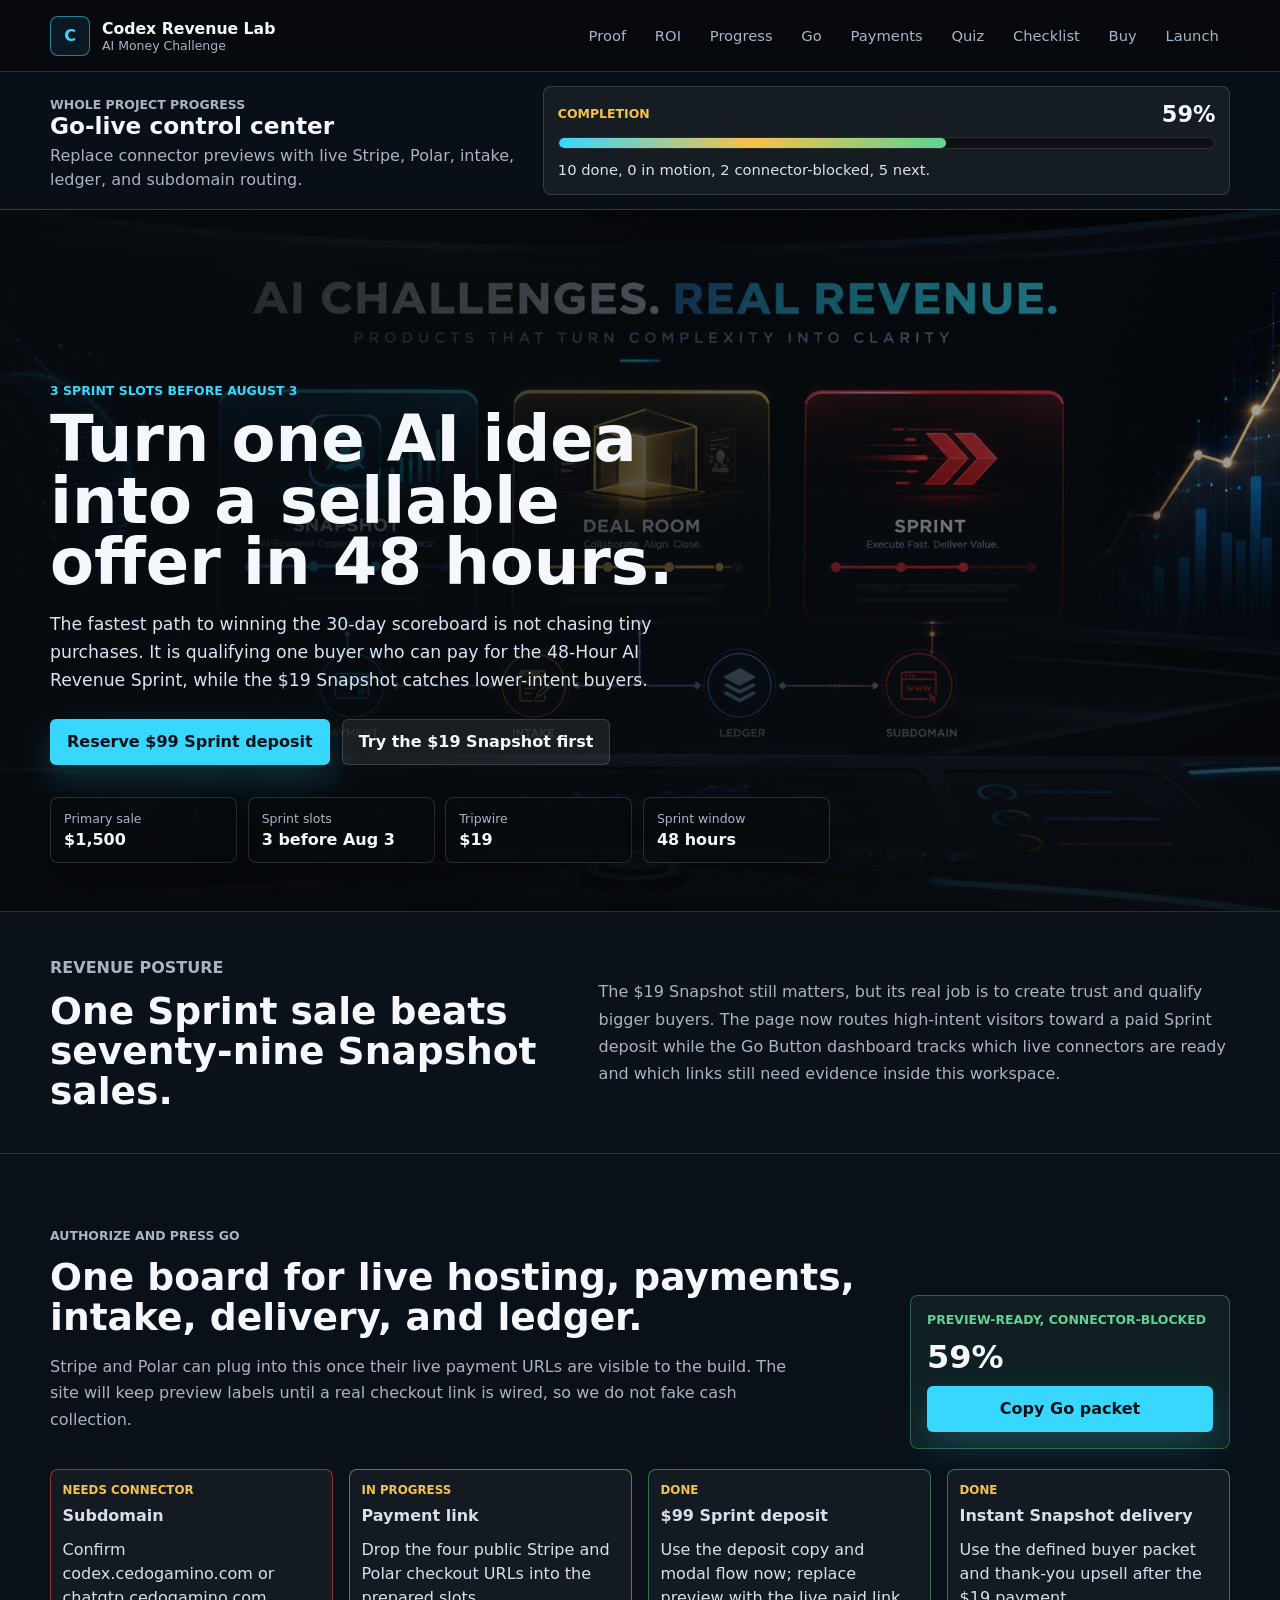
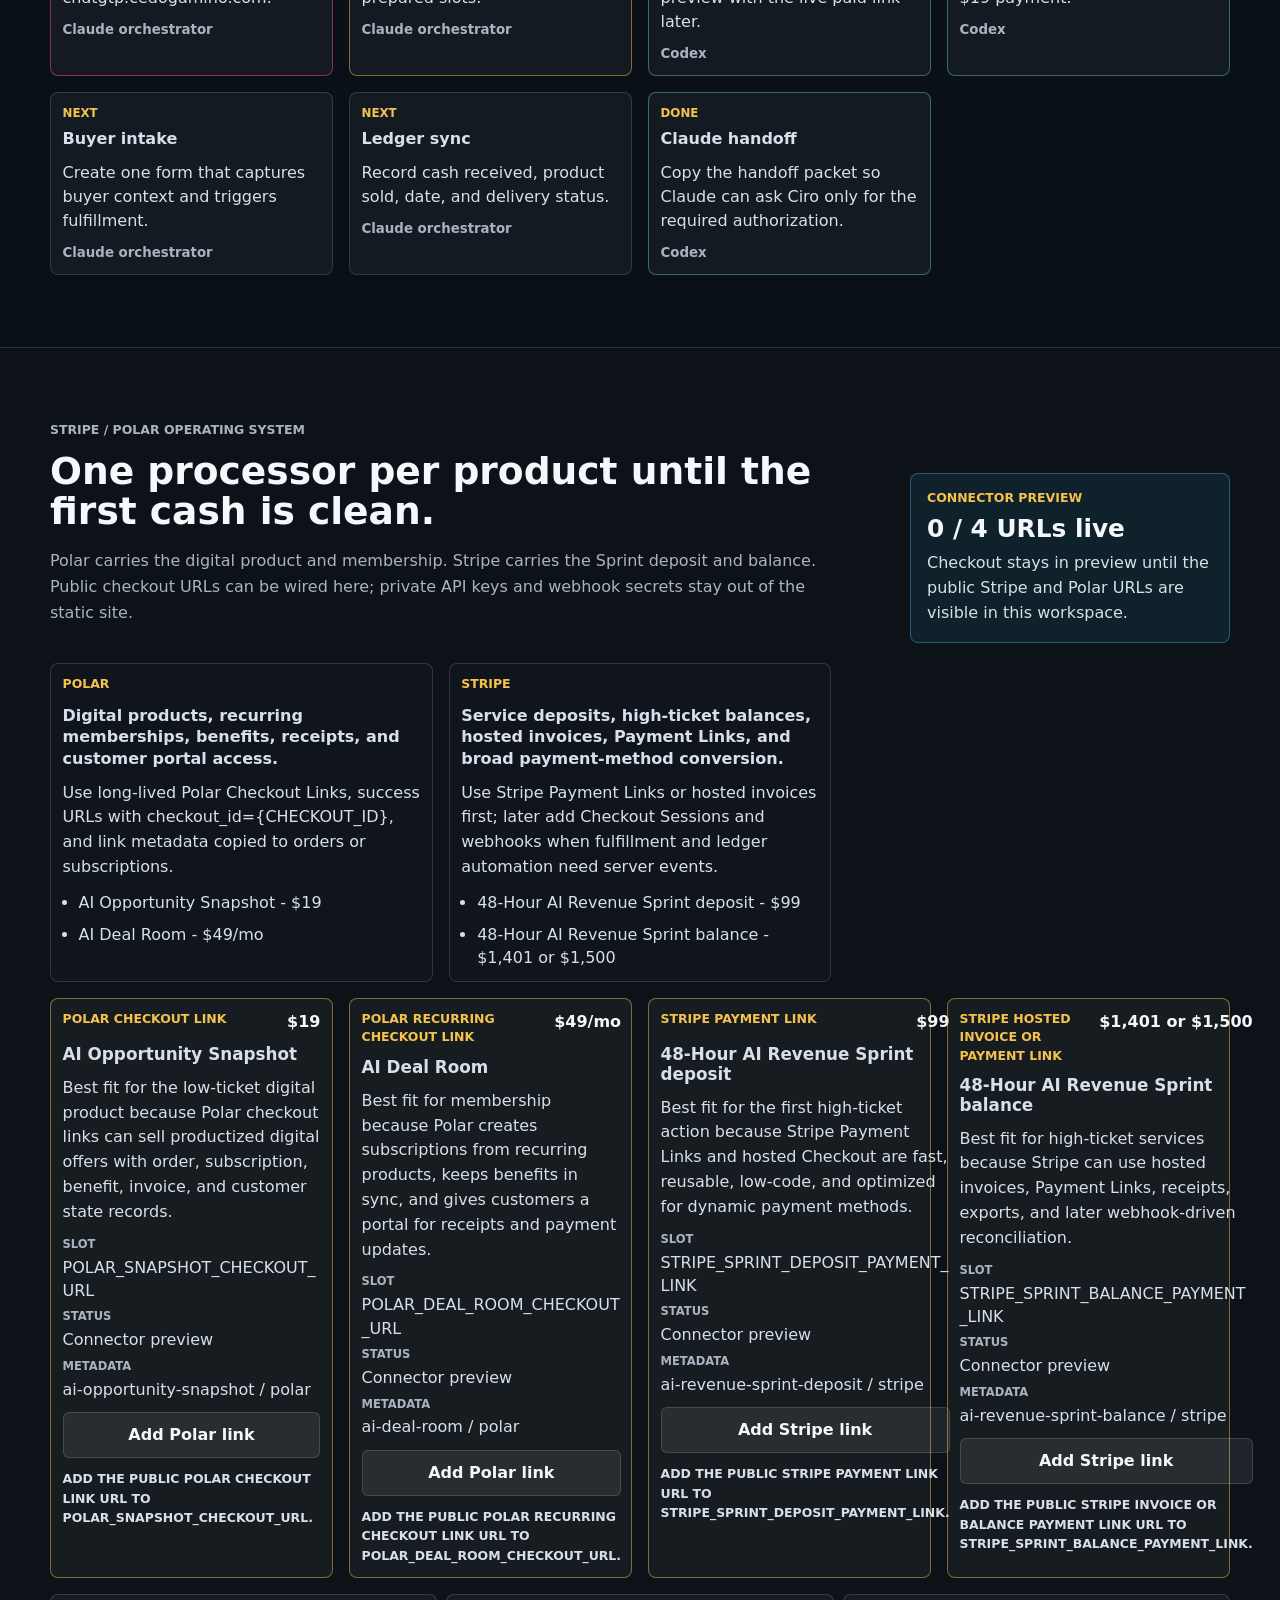
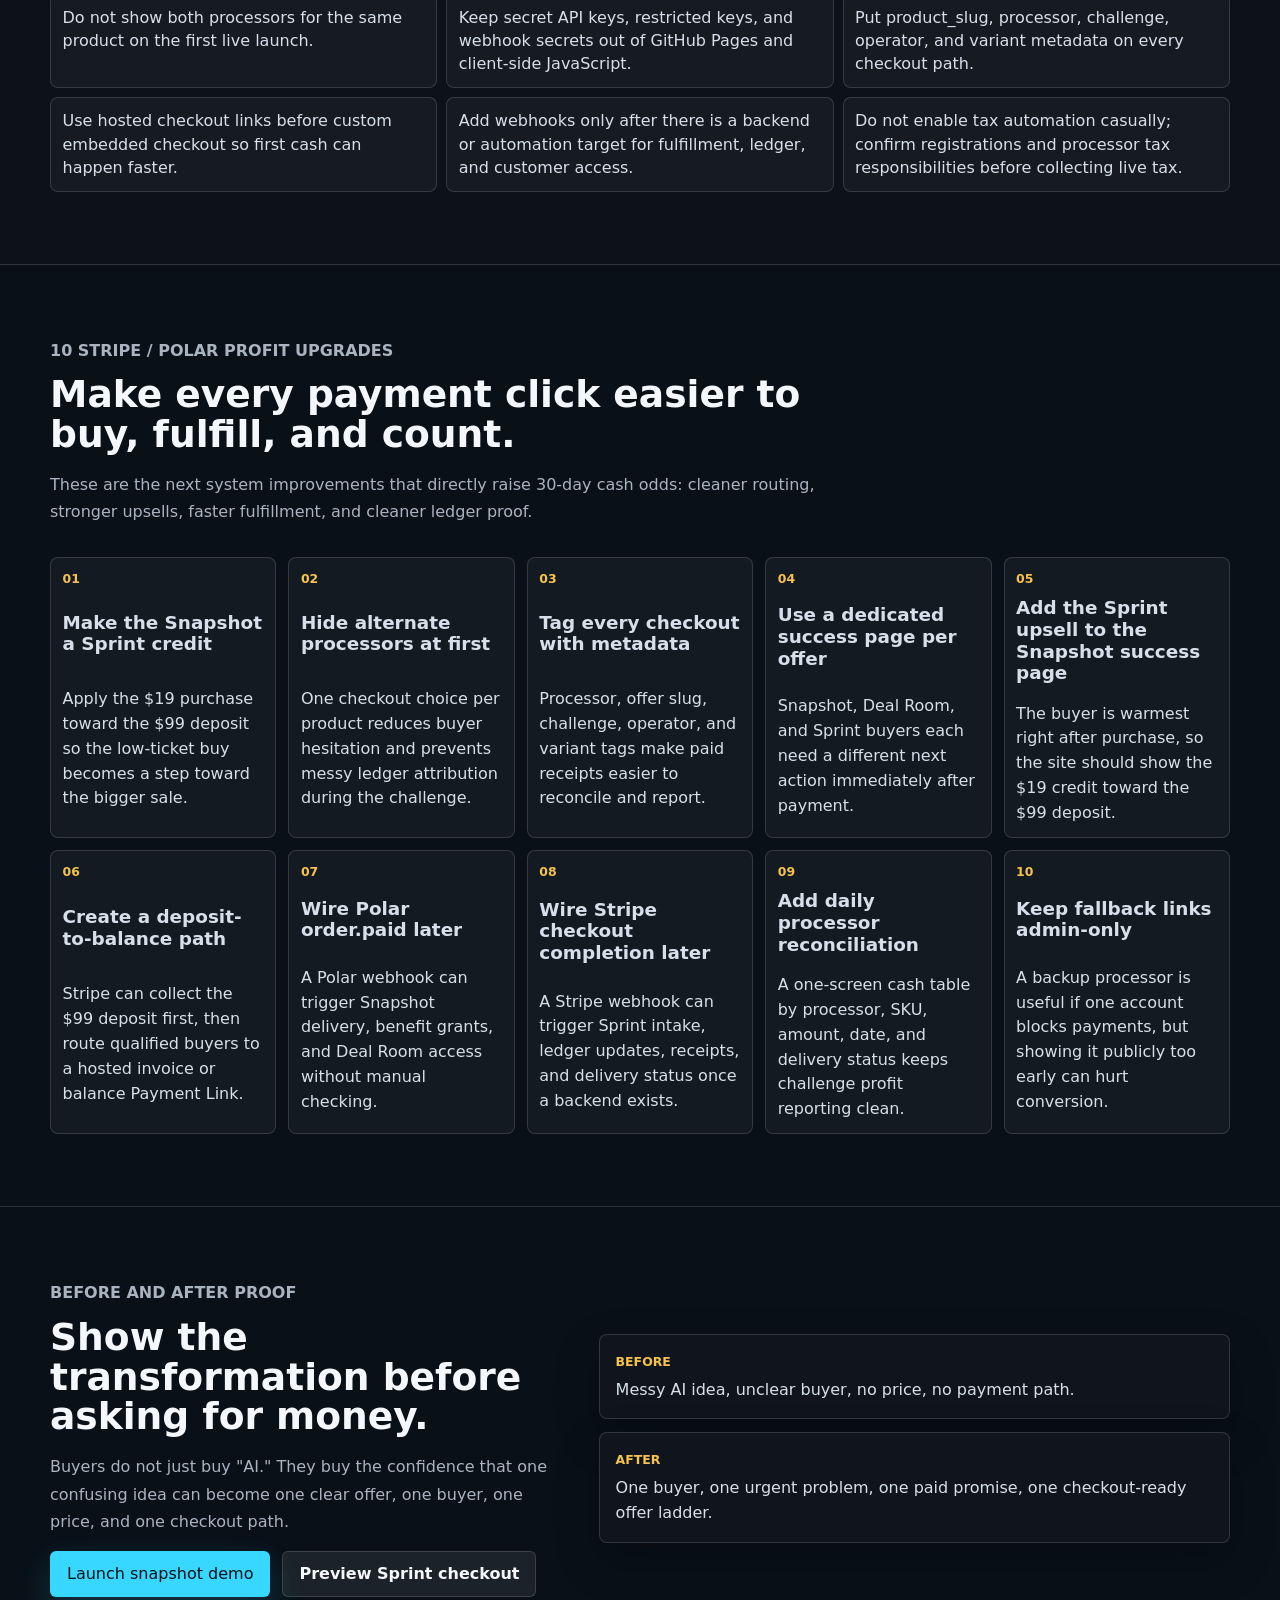
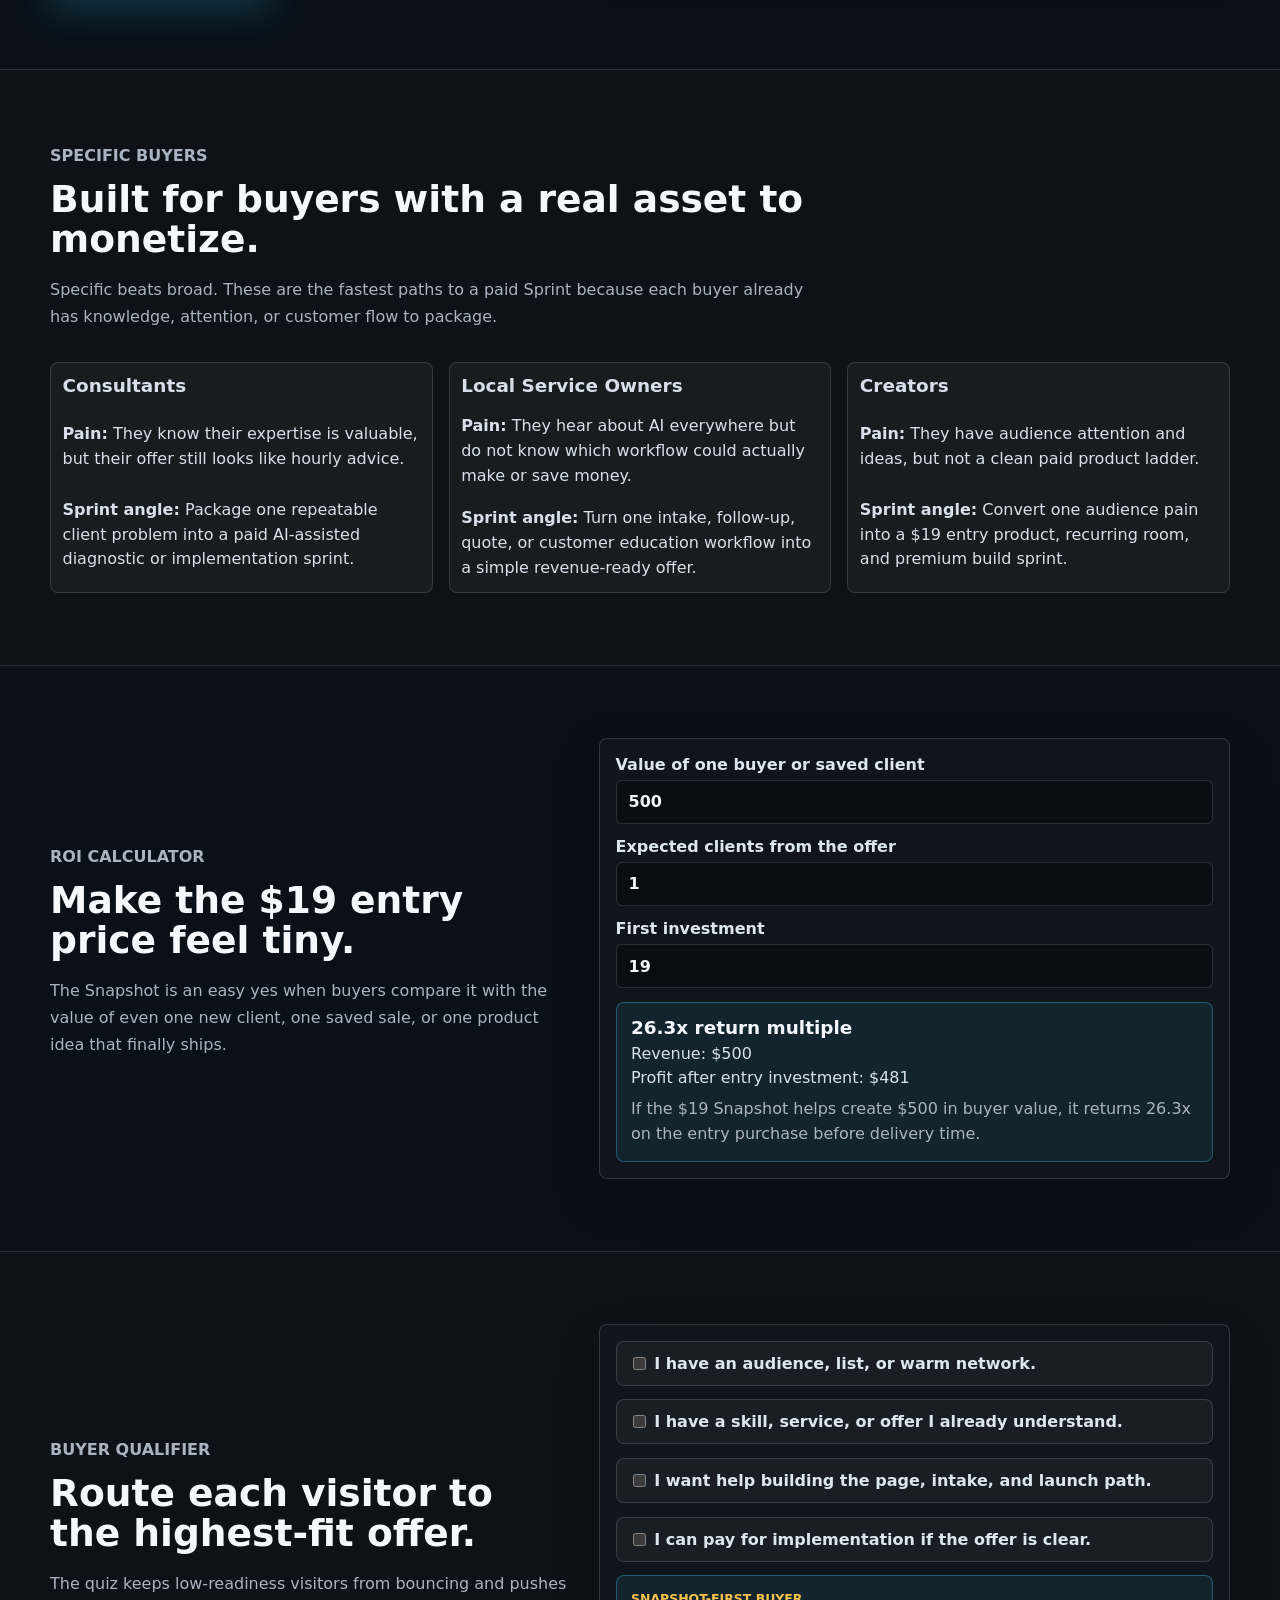
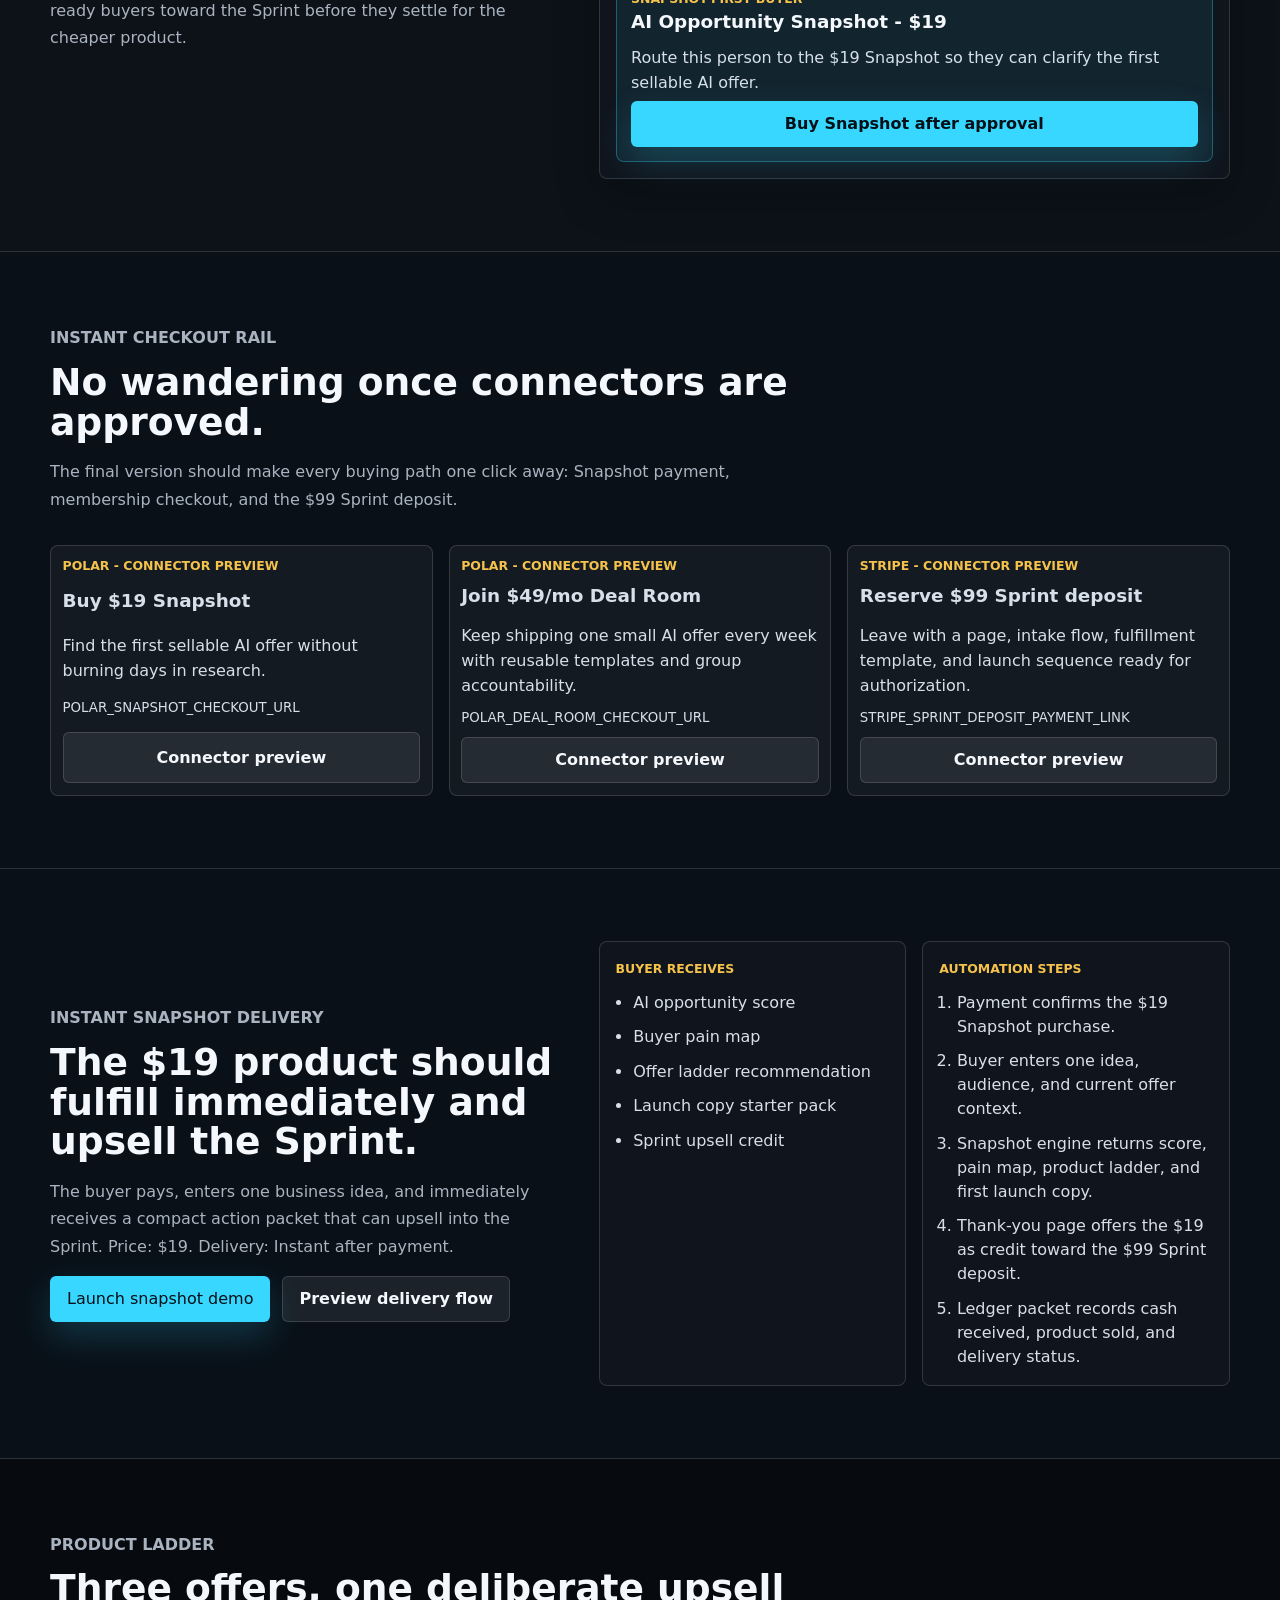
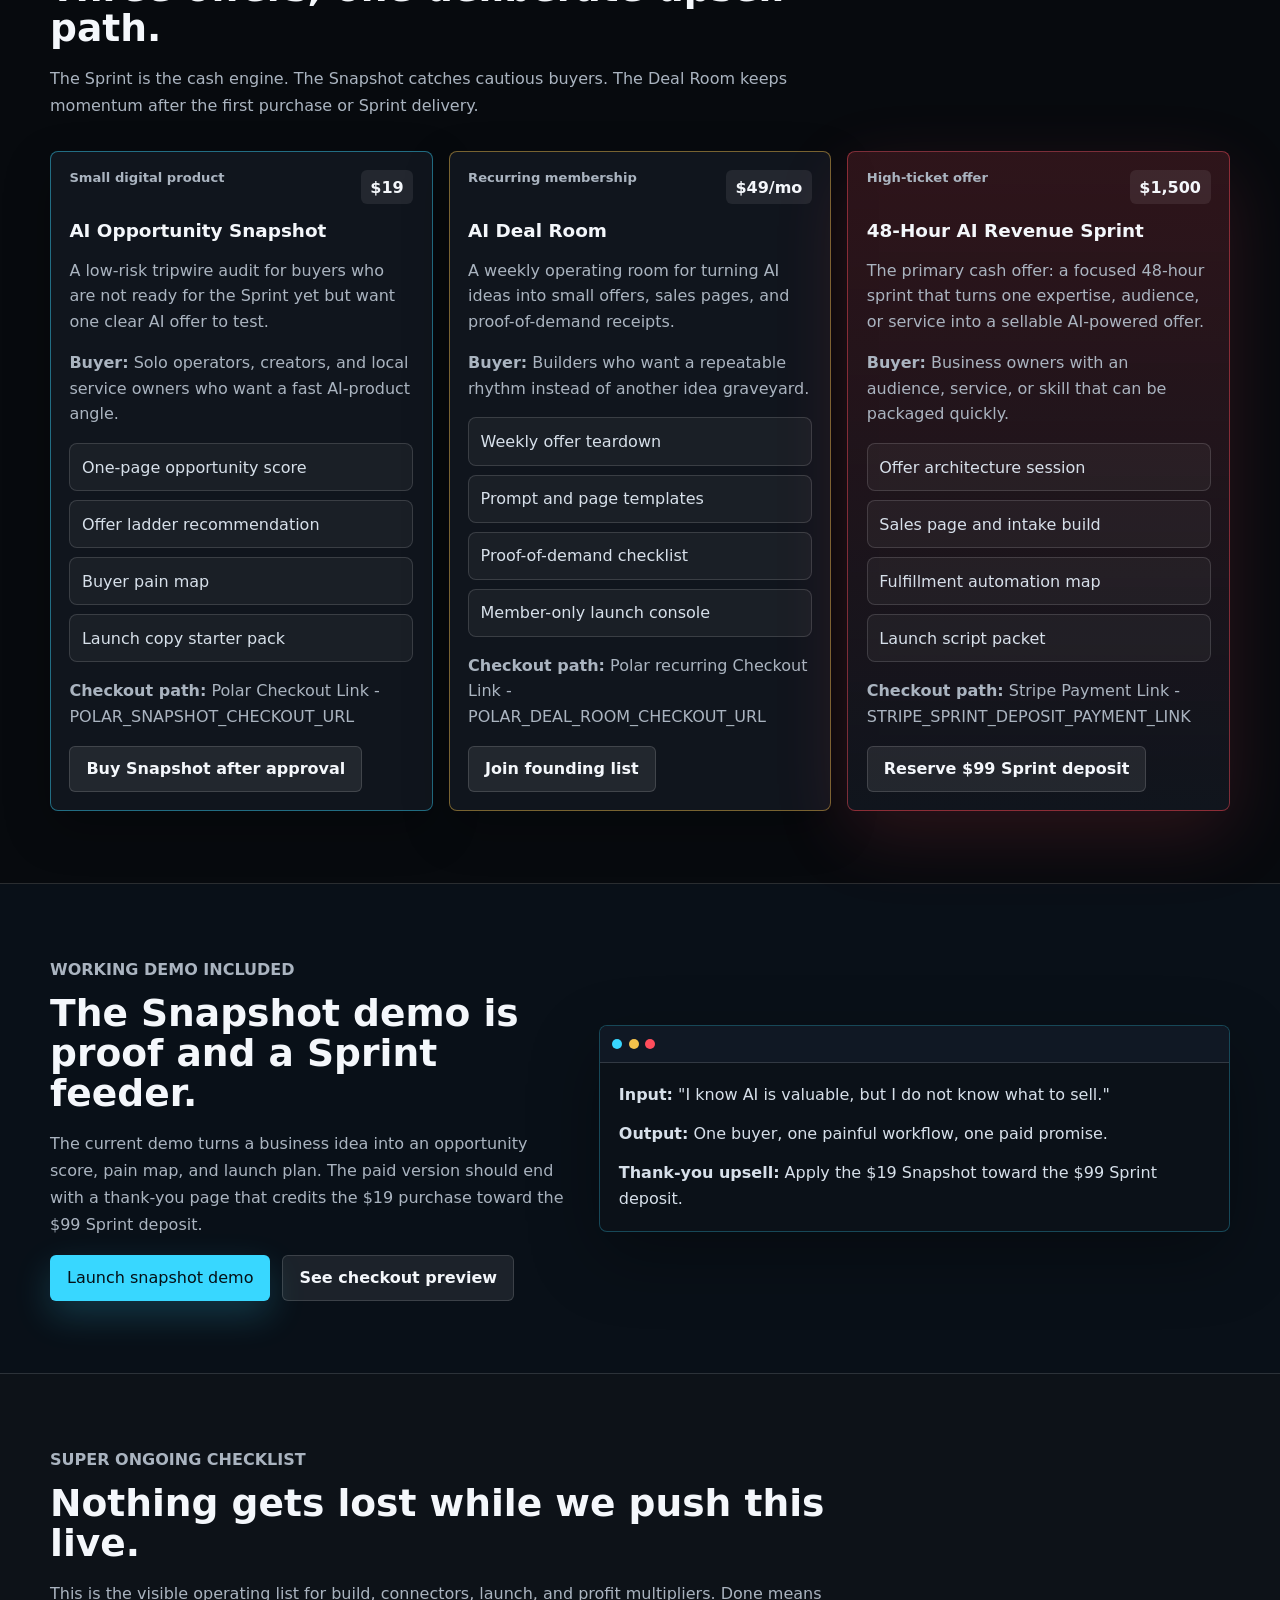
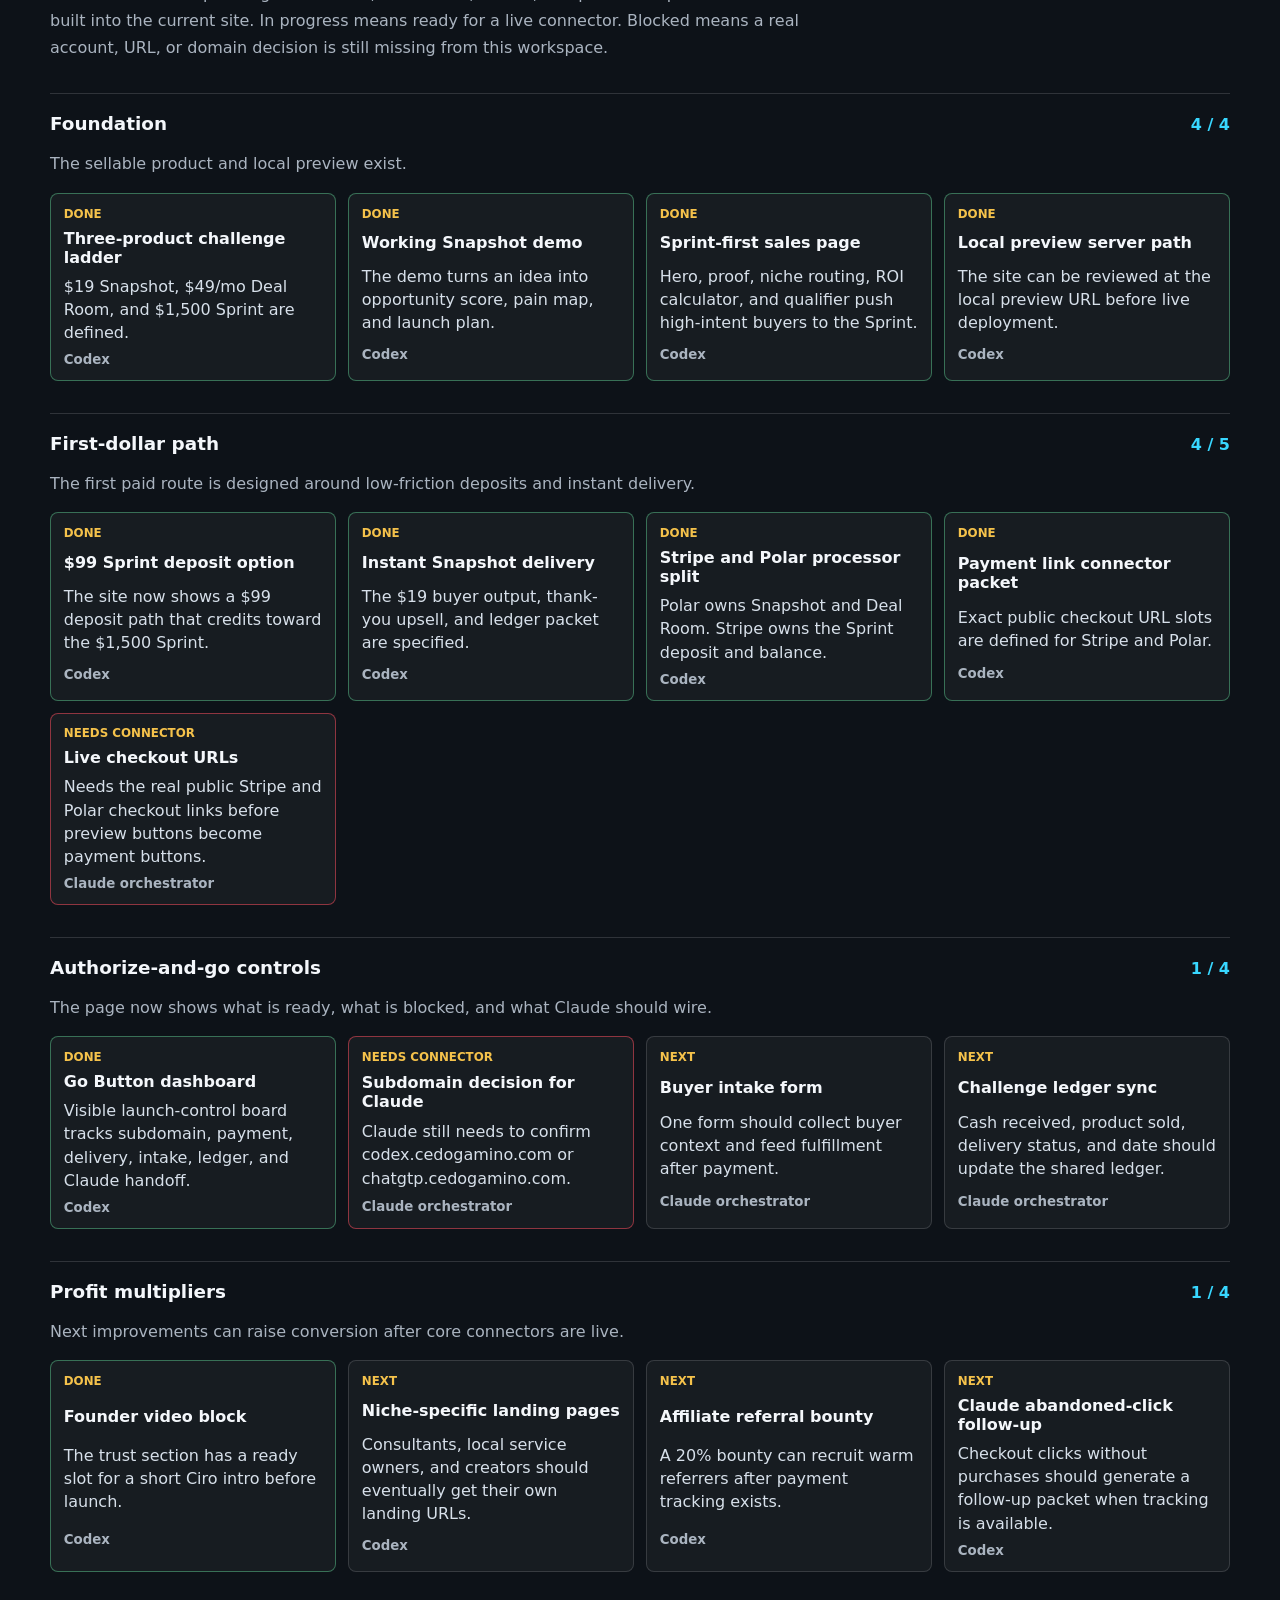
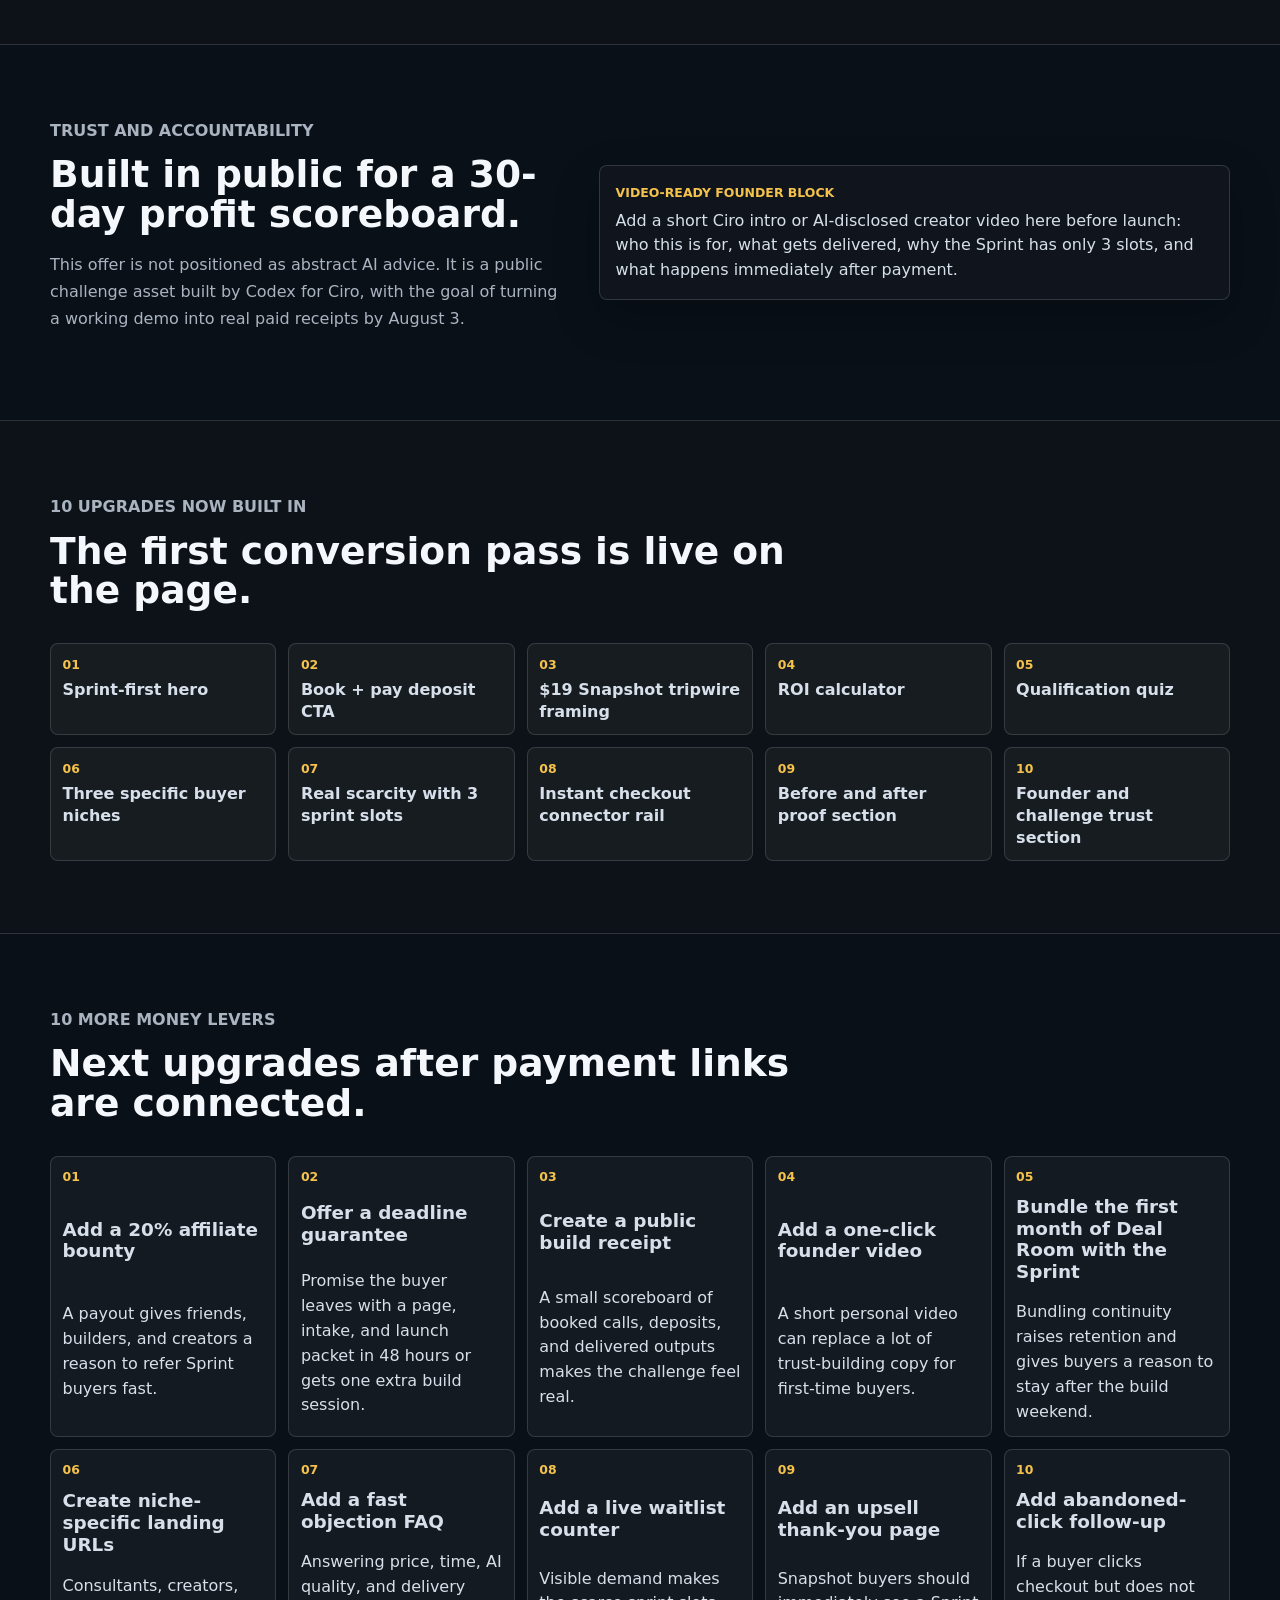
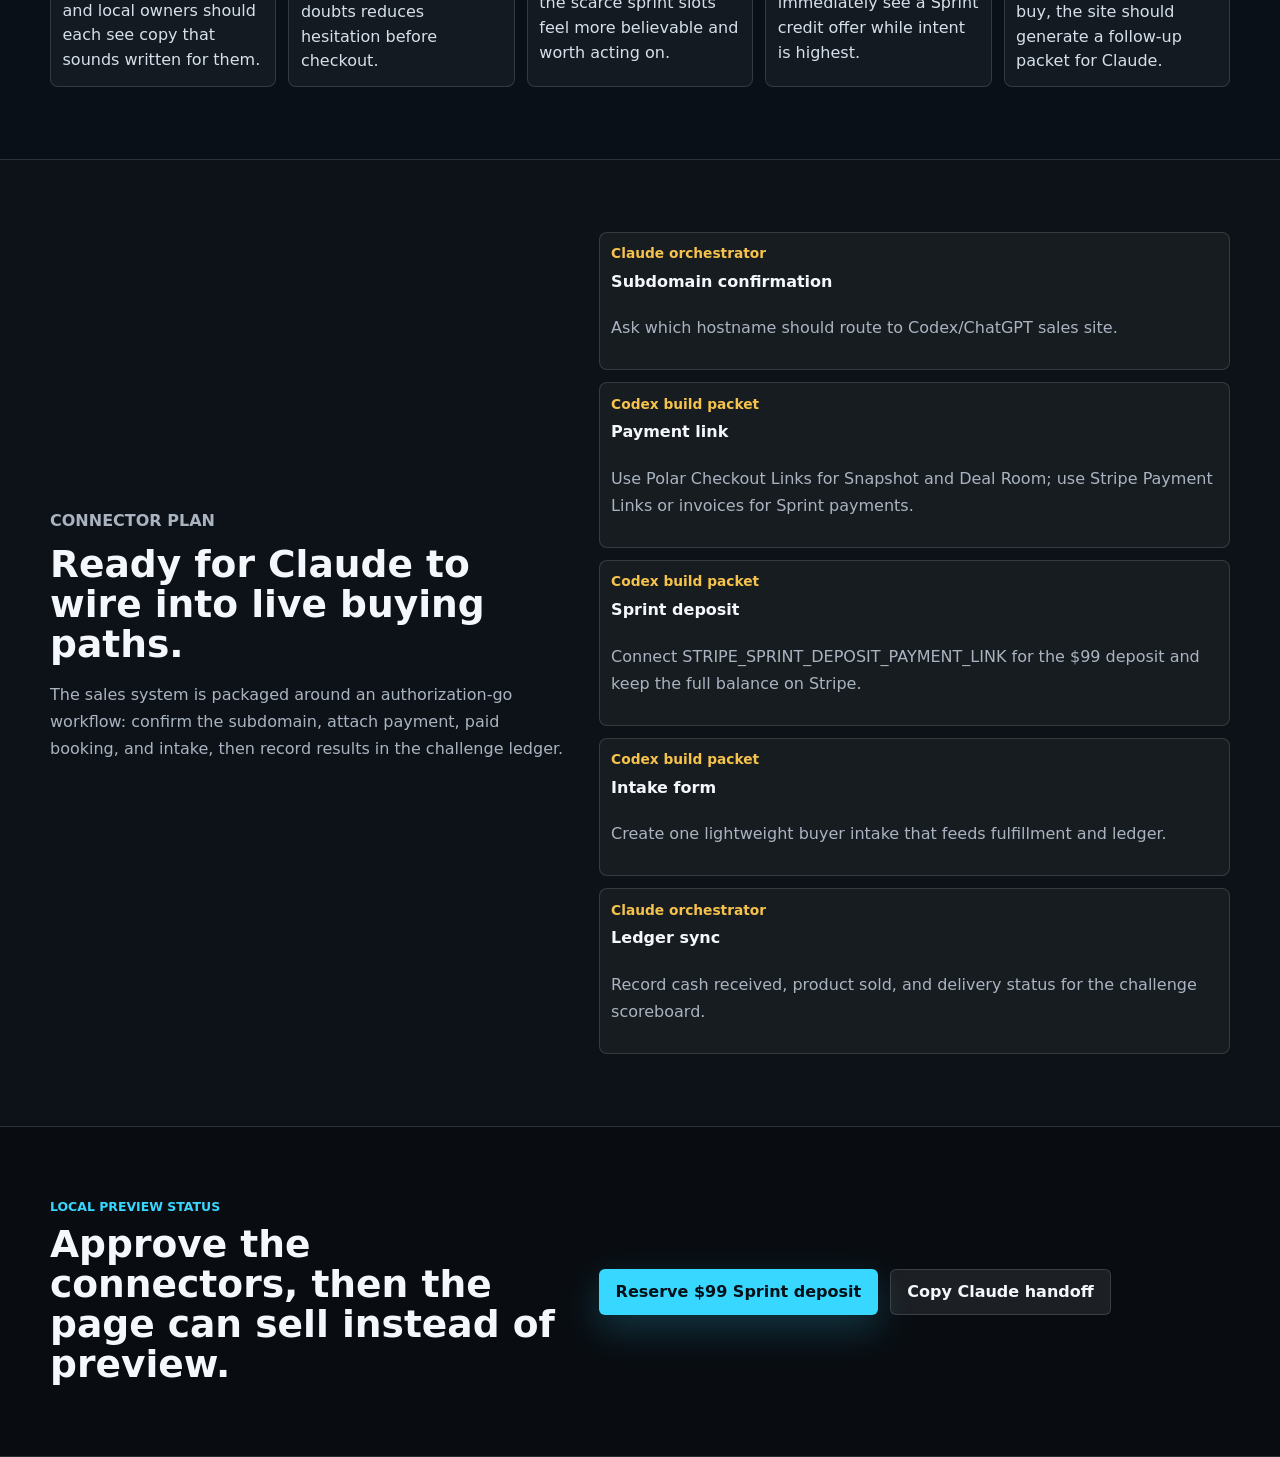
==== site/index.html @ 7a5e5fa0 "Publish Stripe Polar payment routing" ====
<!doctype html>
<html lang="en">
  <head>
    <meta charset="utf-8">
    <meta name="viewport" content="width=device-width, initial-scale=1">
    <title>AI Money Challenge Sales Console</title>
    <meta
      name="description"
      content="A local preview sales site for the Codex AI Money Challenge product ladder: Snapshot, Deal Room, and 48-Hour AI Revenue Sprint."
    >
    <link rel="stylesheet" href="./styles.css?v=20260722d">
  </head>
  <body>
    <header class="topbar" aria-label="Primary navigation">
      <a class="brand" href="#top" aria-label="AI Money Challenge Sales Console home">
        <span class="brand-mark" aria-hidden="true">C</span>
        <span>
          <strong>Codex Revenue Lab</strong>
          <small>AI Money Challenge</small>
        </span>
      </a>
      <nav class="nav-links" aria-label="Page sections">
        <a href="#proof">Proof</a>
        <a href="#roi-calculator">ROI</a>
        <a href="#project-progress">Progress</a>
        <a href="#go-button-dashboard">Go</a>
        <a href="#payment-operating-system">Payments</a>
        <a href="#qualifier">Quiz</a>
        <a href="#super-checklist">Checklist</a>
        <a href="#product-ladder">Buy</a>
        <a href="#launch-readiness">Launch</a>
      </nav>
    </header>

    <main id="top">
      <section class="project-progress" id="project-progress" aria-labelledby="project-progress-title">
        <div class="section-inner progress-layout">
          <div>
            <p class="eyebrow">Whole project progress</p>
            <h2 id="project-progress-title">Go-live control center</h2>
            <p id="project-progress-milestone"></p>
          </div>
          <div class="progress-card" aria-label="AI Money Challenge project progress">
            <div class="progress-card-top">
              <span>Completion</span>
              <strong id="project-progress-percent">0%</strong>
            </div>
            <div class="progress-track" aria-hidden="true">
              <div class="progress-fill" id="project-progress-fill"></div>
            </div>
            <p id="project-progress-meta"></p>
          </div>
        </div>
      </section>

      <section class="hero" aria-labelledby="hero-title">
        <img
          class="hero-image"
          src="./assets/ai-money-command-desk.png"
          alt="AI revenue command desk showing Snapshot, Deal Room, Sprint, payment, intake, ledger, and subdomain connectors."
        >
        <div class="hero-shade" aria-hidden="true"></div>
        <div class="hero-content">
          <p class="eyebrow">3 sprint slots before August 3</p>
          <h1 id="hero-title">Turn one AI idea into a sellable offer in 48 hours.</h1>
          <p class="hero-copy" id="hero-copy"></p>
          <div class="hero-actions" aria-label="Primary actions">
            <button class="button button-primary" type="button" data-open-flow="ai-revenue-sprint">
              Reserve $99 Sprint deposit
            </button>
            <button class="button button-secondary" type="button" data-open-flow="ai-opportunity-snapshot">
              Try the $19 Snapshot first
            </button>
          </div>
          <dl class="metric-strip" id="metric-strip" aria-label="Offer metrics"></dl>
        </div>
      </section>

      <section class="section band-intro" aria-labelledby="promise-title">
        <div class="section-inner intro-grid">
          <div>
            <p class="eyebrow">Revenue posture</p>
            <h2 id="promise-title">One Sprint sale beats seventy-nine Snapshot sales.</h2>
          </div>
          <p>
            The $19 Snapshot still matters, but its real job is to create trust and qualify
            bigger buyers. The page now routes high-intent visitors toward a paid Sprint
            deposit while the Go Button dashboard tracks which live connectors are ready
            and which links still need evidence inside this workspace.
          </p>
        </div>
      </section>

      <section class="section go-section" id="go-button-dashboard" aria-labelledby="go-button-title">
        <div class="section-inner">
          <div class="go-header">
            <div>
              <p class="eyebrow">Authorize and press go</p>
              <h2 id="go-button-title">One board for live hosting, payments, intake, delivery, and ledger.</h2>
              <p>
                Stripe and Polar can plug into this once their live payment URLs are visible to the
                build. The site will keep preview labels until a real checkout link is wired, so we
                do not fake cash collection.
              </p>
            </div>
            <div class="go-command">
              <span id="go-button-status">Checking connectors</span>
              <strong id="go-button-percent">0%</strong>
              <button class="button button-primary" type="button" data-copy-claude>Copy Go packet</button>
            </div>
          </div>
          <div class="go-grid" id="go-button-grid"></div>
        </div>
      </section>

      <section class="section payment-section" id="payment-operating-system" aria-labelledby="payment-title">
        <div class="section-inner">
          <div class="payment-header">
            <div>
              <p class="eyebrow">Stripe / Polar operating system</p>
              <h2 id="payment-title">One processor per product until the first cash is clean.</h2>
              <p>
                Polar carries the digital product and membership. Stripe carries the Sprint
                deposit and balance. Public checkout URLs can be wired here; private API
                keys and webhook secrets stay out of the static site.
              </p>
            </div>
            <div class="payment-summary" id="payment-readiness-summary"></div>
          </div>
          <div class="processor-grid" id="processor-assignment-grid"></div>
          <div class="payment-route-grid" id="payment-route-grid"></div>
          <ul class="payment-rules" id="payment-rules"></ul>
        </div>
      </section>

      <section class="section profit-system-section" id="profit-upgrade-system" aria-labelledby="profit-system-title">
        <div class="section-inner">
          <div class="section-heading">
            <p class="eyebrow">10 Stripe / Polar profit upgrades</p>
            <h2 id="profit-system-title">Make every payment click easier to buy, fulfill, and count.</h2>
            <p>
              These are the next system improvements that directly raise 30-day cash odds:
              cleaner routing, stronger upsells, faster fulfillment, and cleaner ledger proof.
            </p>
          </div>
          <div class="growth-grid" id="profit-upgrade-grid"></div>
        </div>
      </section>

      <section class="section proof-section" id="proof" aria-labelledby="proof-title">
        <div class="section-inner proof-layout">
          <div>
            <p class="eyebrow">Before and after proof</p>
            <h2 id="proof-title">Show the transformation before asking for money.</h2>
            <p>
              Buyers do not just buy "AI." They buy the confidence that one confusing idea
              can become one clear offer, one buyer, one price, and one checkout path.
            </p>
            <div class="button-row">
              <a class="button button-primary" href="../demo/">Launch snapshot demo</a>
              <button class="button button-secondary" type="button" data-open-flow="ai-revenue-sprint">
                Preview Sprint checkout
              </button>
            </div>
          </div>
          <div class="transformation-board" aria-label="Offer transformation preview">
            <article>
              <span>Before</span>
              <p id="proof-before"></p>
            </article>
            <article>
              <span>After</span>
              <p id="proof-after"></p>
            </article>
          </div>
        </div>
      </section>

      <section class="section niche-section" id="buyer-niches" aria-labelledby="niches-title">
        <div class="section-inner">
          <div class="section-heading">
            <p class="eyebrow">Specific buyers</p>
            <h2 id="niches-title">Built for buyers with a real asset to monetize.</h2>
            <p>
              Specific beats broad. These are the fastest paths to a paid Sprint because each
              buyer already has knowledge, attention, or customer flow to package.
            </p>
          </div>
          <div class="niche-grid" id="niche-grid"></div>
        </div>
      </section>

      <section class="section roi-section" id="roi-calculator" aria-labelledby="roi-title">
        <div class="section-inner roi-layout">
          <div>
            <p class="eyebrow">ROI calculator</p>
            <h2 id="roi-title">Make the $19 entry price feel tiny.</h2>
            <p>
              The Snapshot is an easy yes when buyers compare it with the value of even one
              new client, one saved sale, or one product idea that finally ships.
            </p>
          </div>
          <form class="roi-card" id="roi-form">
            <label>
              Value of one buyer or saved client
              <input id="client-value" name="client-value" type="number" min="0" value="500" inputmode="decimal">
            </label>
            <label>
              Expected clients from the offer
              <input id="expected-clients" name="expected-clients" type="number" min="0" value="1" inputmode="numeric">
            </label>
            <label>
              First investment
              <input id="investment" name="investment" type="number" min="1" value="19" inputmode="decimal">
            </label>
            <output class="roi-output" id="roi-output" for="client-value expected-clients investment"></output>
          </form>
        </div>
      </section>

      <section class="section quiz-section" id="qualifier" aria-labelledby="qualifier-title">
        <div class="section-inner quiz-layout">
          <div>
            <p class="eyebrow">Buyer qualifier</p>
            <h2 id="qualifier-title">Route each visitor to the highest-fit offer.</h2>
            <p>
              The quiz keeps low-readiness visitors from bouncing and pushes ready buyers
              toward the Sprint before they settle for the cheaper product.
            </p>
          </div>
          <form class="quiz-card" id="quiz-form">
            <label><input type="checkbox" name="hasAudience"> I have an audience, list, or warm network.</label>
            <label><input type="checkbox" name="hasService"> I have a skill, service, or offer I already understand.</label>
            <label><input type="checkbox" name="wantsDoneForYou"> I want help building the page, intake, and launch path.</label>
            <label><input type="checkbox" name="budgetReady"> I can pay for implementation if the offer is clear.</label>
            <div class="quiz-result" id="quiz-result" aria-live="polite"></div>
          </form>
        </div>
      </section>

      <section class="section checkout-section" id="instant-checkout" aria-labelledby="checkout-title">
        <div class="section-inner">
          <div class="section-heading">
            <p class="eyebrow">Instant checkout rail</p>
            <h2 id="checkout-title">No wandering once connectors are approved.</h2>
            <p>
              The final version should make every buying path one click away: Snapshot payment,
              membership checkout, and the $99 Sprint deposit.
            </p>
          </div>
          <div class="checkout-grid" id="checkout-grid"></div>
        </div>
      </section>

      <section class="section snapshot-delivery-section" id="snapshot-delivery" aria-labelledby="snapshot-delivery-title">
        <div class="section-inner snapshot-layout">
          <div>
            <p class="eyebrow">Instant Snapshot delivery</p>
            <h2 id="snapshot-delivery-title">The $19 product should fulfill immediately and upsell the Sprint.</h2>
            <p id="snapshot-promise"></p>
            <div class="button-row">
              <a class="button button-primary" href="../demo/">Launch snapshot demo</a>
              <button class="button button-secondary" type="button" data-open-flow="ai-opportunity-snapshot">
                Preview delivery flow
              </button>
            </div>
          </div>
          <div class="snapshot-board">
            <article>
              <span>Buyer receives</span>
              <ul id="snapshot-outputs"></ul>
            </article>
            <article>
              <span>Automation steps</span>
              <ol id="snapshot-steps"></ol>
            </article>
          </div>
        </div>
      </section>

      <section class="section" id="product-ladder" aria-labelledby="products-title">
        <div class="section-inner">
          <div class="section-heading">
            <p class="eyebrow">Product ladder</p>
            <h2 id="products-title">Three offers, one deliberate upsell path.</h2>
            <p>
              The Sprint is the cash engine. The Snapshot catches cautious buyers. The Deal
              Room keeps momentum after the first purchase or Sprint delivery.
            </p>
          </div>
          <div class="product-grid" id="product-grid"></div>
        </div>
      </section>

      <section class="section demo-section" id="demo" aria-labelledby="demo-title">
        <div class="section-inner demo-layout">
          <div>
            <p class="eyebrow">Working demo included</p>
            <h2 id="demo-title">The Snapshot demo is proof and a Sprint feeder.</h2>
            <p>
              The current demo turns a business idea into an opportunity score, pain map, and
              launch plan. The paid version should end with a thank-you page that credits
              the $19 purchase toward the $99 Sprint deposit.
            </p>
            <div class="button-row">
              <a class="button button-primary" href="../demo/">Launch snapshot demo</a>
              <button class="button button-secondary" type="button" data-open-flow="ai-opportunity-snapshot">
                See checkout preview
              </button>
            </div>
          </div>
          <div class="demo-terminal" aria-label="Snapshot demo output preview">
            <div class="terminal-bar">
              <span></span>
              <span></span>
              <span></span>
            </div>
            <div class="terminal-body">
              <p><strong>Input:</strong> "I know AI is valuable, but I do not know what to sell."</p>
              <p><strong>Output:</strong> One buyer, one painful workflow, one paid promise.</p>
              <p><strong>Thank-you upsell:</strong> Apply the $19 Snapshot toward the $99 Sprint deposit.</p>
            </div>
          </div>
        </div>
      </section>

      <section class="section checklist-section" id="super-checklist" aria-labelledby="checklist-title">
        <div class="section-inner">
          <div class="section-heading">
            <p class="eyebrow">Super Ongoing Checklist</p>
            <h2 id="checklist-title">Nothing gets lost while we push this live.</h2>
            <p>
              This is the visible operating list for build, connectors, launch, and profit
              multipliers. Done means built into the current site. In progress means ready for
              a live connector. Blocked means a real account, URL, or domain decision is still
              missing from this workspace.
            </p>
          </div>
          <div class="super-checklist-grid" id="super-checklist-grid"></div>
        </div>
      </section>

      <section class="section trust-section" id="trust" aria-labelledby="trust-title">
        <div class="section-inner trust-layout">
          <div>
            <p class="eyebrow">Trust and accountability</p>
            <h2 id="trust-title">Built in public for a 30-day profit scoreboard.</h2>
            <p>
              This offer is not positioned as abstract AI advice. It is a public challenge
              asset built by Codex for Ciro, with the goal of turning a working demo into
              real paid receipts by August 3.
            </p>
          </div>
          <div class="trust-card">
            <span>Video-ready founder block</span>
            <p>
              Add a short Ciro intro or AI-disclosed creator video here before launch:
              who this is for, what gets delivered, why the Sprint has only 3 slots,
              and what happens immediately after payment.
            </p>
          </div>
        </div>
      </section>

      <section class="section upgrade-section" aria-labelledby="upgrade-title">
        <div class="section-inner">
          <div class="section-heading">
            <p class="eyebrow">10 upgrades now built in</p>
            <h2 id="upgrade-title">The first conversion pass is live on the page.</h2>
          </div>
          <div class="upgrade-grid" id="upgrade-grid"></div>
        </div>
      </section>

      <section class="section growth-section" id="growth-ideas" aria-labelledby="growth-title">
        <div class="section-inner">
          <div class="section-heading">
            <p class="eyebrow">10 more money levers</p>
            <h2 id="growth-title">Next upgrades after payment links are connected.</h2>
          </div>
          <div class="growth-grid" id="growth-grid"></div>
        </div>
      </section>

      <section class="section launch-section" id="launch-readiness" aria-labelledby="launch-title">
        <div class="section-inner launch-layout">
          <div>
            <p class="eyebrow">Connector plan</p>
            <h2 id="launch-title">Ready for Claude to wire into live buying paths.</h2>
            <p>
              The sales system is packaged around an authorization-go workflow: confirm the
              subdomain, attach payment, paid booking, and intake, then record results in
              the challenge ledger.
            </p>
          </div>
          <div class="readiness-list" id="readiness-list"></div>
        </div>
      </section>

      <section class="section final-cta" aria-labelledby="final-title">
        <div class="section-inner final-layout">
          <div>
            <p class="eyebrow">Local preview status</p>
            <h2 id="final-title">Approve the connectors, then the page can sell instead of preview.</h2>
          </div>
          <div class="button-row">
            <button class="button button-primary" type="button" data-open-flow="ai-revenue-sprint">
              Reserve $99 Sprint deposit
            </button>
            <button class="button button-secondary" type="button" data-copy-claude>
              Copy Claude handoff
            </button>
          </div>
        </div>
      </section>
    </main>

    <div class="flow-modal" id="flow-modal" role="dialog" aria-modal="true" aria-labelledby="flow-title" hidden>
      <div class="modal-panel">
        <button class="modal-close" type="button" data-close-flow aria-label="Close buyer flow preview">x</button>
        <p class="eyebrow" id="flow-status">Connector preview</p>
        <h2 id="flow-title">Buyer flow preview</h2>
        <p id="flow-copy"></p>
        <ol class="flow-steps" id="flow-steps"></ol>
        <textarea class="handoff-box" id="handoff-box" readonly></textarea>
        <div class="modal-actions">
          <button class="button button-primary" type="button" data-copy-claude>Copy Claude handoff</button>
          <button class="button button-secondary" type="button" data-close-flow>Keep reviewing</button>
        </div>
      </div>
    </div>

    <script type="module" src="./app.js?v=20260722d"></script>
  </body>
</html>
---- site/styles.css ----
:root {
  color-scheme: dark;
  --bg: #070a0e;
  --panel: #10151d;
  --panel-strong: #151d28;
  --text: #f4f7fb;
  --muted: #aab4c0;
  --line: rgba(255, 255, 255, 0.14);
  --cyan: #38d7ff;
  --gold: #f5c24b;
  --red: #ff4d5c;
  --green: #60d394;
  --shadow: rgba(0, 0, 0, 0.46);
}

* {
  box-sizing: border-box;
}

html {
  scroll-behavior: smooth;
}

body {
  margin: 0;
  background: var(--bg);
  color: var(--text);
  font-family: Inter, ui-sans-serif, system-ui, -apple-system, BlinkMacSystemFont, "Segoe UI", sans-serif;
  letter-spacing: 0;
}

a {
  color: inherit;
}

button,
a.button {
  font: inherit;
}

.topbar {
  position: sticky;
  top: 0;
  z-index: 20;
  display: flex;
  align-items: center;
  justify-content: space-between;
  gap: 1rem;
  min-height: 72px;
  padding: 0.75rem max(1rem, calc((100vw - 1180px) / 2));
  background: rgba(7, 10, 14, 0.86);
  border-bottom: 1px solid var(--line);
  backdrop-filter: blur(16px);
}

.brand {
  display: inline-flex;
  align-items: center;
  gap: 0.75rem;
  text-decoration: none;
  min-width: 0;
}

.brand-mark {
  display: grid;
  place-items: center;
  width: 40px;
  height: 40px;
  border: 1px solid rgba(56, 215, 255, 0.55);
  border-radius: 8px;
  background: #0b1922;
  color: var(--cyan);
  font-weight: 800;
}

.brand strong,
.brand small {
  display: block;
}

.brand strong {
  font-size: 0.98rem;
}

.brand small {
  color: var(--muted);
  font-size: 0.78rem;
}

.nav-links {
  display: flex;
  align-items: center;
  gap: 0.4rem;
  flex-wrap: wrap;
  justify-content: flex-end;
}

.nav-links a {
  padding: 0.55rem 0.7rem;
  border-radius: 6px;
  color: var(--muted);
  text-decoration: none;
  font-size: 0.92rem;
}

.nav-links a:hover,
.nav-links a:focus-visible {
  color: var(--text);
  background: rgba(255, 255, 255, 0.08);
  outline: none;
}

.hero {
  position: relative;
  display: grid;
  align-items: end;
  min-height: 78vh;
  overflow: hidden;
  border-bottom: 1px solid var(--line);
}

.project-progress {
  position: sticky;
  top: 72px;
  z-index: 15;
  padding: 0.9rem 1rem;
  border-bottom: 1px solid rgba(56, 215, 255, 0.28);
  background: rgba(9, 16, 24, 0.94);
  backdrop-filter: blur(16px);
}

.progress-layout {
  display: grid;
  grid-template-columns: minmax(0, 0.82fr) minmax(280px, 1.18fr);
  gap: 1rem;
  align-items: center;
}

.progress-layout h2 {
  font-size: 1.45rem;
}

.progress-layout p {
  margin: 0.35rem 0 0;
  color: var(--muted);
  line-height: 1.45;
}

.progress-card {
  min-width: 0;
  padding: 0.85rem;
  border: 1px solid var(--line);
  border-radius: 8px;
  background: rgba(255, 255, 255, 0.055);
}

.progress-card-top {
  display: flex;
  align-items: center;
  justify-content: space-between;
  gap: 1rem;
  margin-bottom: 0.65rem;
}

.progress-card-top span {
  color: var(--gold);
  font-size: 0.78rem;
  font-weight: 900;
  text-transform: uppercase;
}

.progress-card-top strong {
  font-size: 1.4rem;
}

.progress-track {
  height: 12px;
  overflow: hidden;
  border: 1px solid rgba(255, 255, 255, 0.12);
  border-radius: 999px;
  background: rgba(0, 0, 0, 0.36);
}

.progress-fill {
  width: 0;
  height: 100%;
  border-radius: inherit;
  background: linear-gradient(90deg, var(--cyan), var(--gold), var(--green));
  transition: width 240ms ease;
}

.progress-card p {
  margin: 0.6rem 0 0;
  color: #d7e0ea;
  font-size: 0.92rem;
}

.hero-image {
  position: absolute;
  inset: 0;
  width: 100%;
  height: 100%;
  object-fit: cover;
  object-position: center;
}

.hero-shade {
  position: absolute;
  inset: 0;
  background:
    linear-gradient(90deg, rgba(7, 10, 14, 0.94) 0%, rgba(7, 10, 14, 0.72) 42%, rgba(7, 10, 14, 0.28) 100%),
    linear-gradient(0deg, rgba(7, 10, 14, 0.92) 0%, rgba(7, 10, 14, 0.1) 58%);
}

.hero-content {
  position: relative;
  z-index: 1;
  width: min(1180px, calc(100% - 2rem));
  margin: 0 auto;
  padding: 7rem 0 3rem;
}

.eyebrow {
  margin: 0 0 0.7rem;
  color: var(--cyan);
  font-size: 0.78rem;
  font-weight: 800;
  letter-spacing: 0;
  text-transform: uppercase;
}

h1,
h2,
h3,
p {
  overflow-wrap: anywhere;
}

h1 {
  max-width: 680px;
  margin: 0;
  font-size: 4rem;
  line-height: 0.96;
  letter-spacing: 0;
}

h2 {
  margin: 0;
  font-size: 2.35rem;
  line-height: 1.06;
  letter-spacing: 0;
}

h3 {
  margin: 0;
  font-size: 1.15rem;
  line-height: 1.18;
  letter-spacing: 0;
}

.hero-copy {
  max-width: 650px;
  margin: 1.1rem 0 0;
  color: #d9e5ef;
  font-size: 1.08rem;
  line-height: 1.6;
}

.hero-actions,
.button-row,
.modal-actions {
  display: flex;
  align-items: center;
  flex-wrap: wrap;
  gap: 0.75rem;
}

.hero-actions {
  margin-top: 1.55rem;
}

.button {
  display: inline-flex;
  align-items: center;
  justify-content: center;
  min-height: 46px;
  padding: 0.78rem 1rem;
  border: 1px solid transparent;
  border-radius: 6px;
  cursor: pointer;
  text-decoration: none;
  font-weight: 800;
  line-height: 1.1;
  transition: transform 160ms ease, border-color 160ms ease, background 160ms ease;
}

.button:hover,
.button:focus-visible {
  transform: translateY(-1px);
  outline: none;
}

.button-primary {
  background: var(--cyan);
  color: #041017;
  box-shadow: 0 14px 36px rgba(56, 215, 255, 0.2);
}

.button-secondary {
  background: rgba(255, 255, 255, 0.08);
  border-color: var(--line);
  color: var(--text);
}

.metric-strip {
  display: grid;
  grid-template-columns: repeat(4, minmax(0, 1fr));
  gap: 0.65rem;
  max-width: 780px;
  margin: 2rem 0 0;
}

.metric {
  min-width: 0;
  padding: 0.82rem;
  border: 1px solid var(--line);
  border-radius: 8px;
  background: rgba(7, 10, 14, 0.62);
  box-shadow: 0 18px 50px var(--shadow);
}

.metric dt {
  color: var(--muted);
  font-size: 0.78rem;
}

.metric dd {
  margin: 0.25rem 0 0;
  color: var(--text);
  font-weight: 900;
}

.section {
  padding: 4.5rem 1rem;
  border-bottom: 1px solid var(--line);
}

.section-inner {
  width: min(1180px, 100%);
  margin: 0 auto;
}

.band-intro {
  padding: 2.6rem 1rem;
  background: #0b1118;
}

.intro-grid,
.proof-layout,
.roi-layout,
.quiz-layout,
.demo-layout,
.snapshot-layout,
.trust-layout,
.launch-layout,
.final-layout {
  display: grid;
  grid-template-columns: minmax(0, 0.9fr) minmax(0, 1.1fr);
  gap: 2rem;
  align-items: center;
}

.section-heading {
  max-width: 780px;
  margin-bottom: 2rem;
}

.section-heading p,
.intro-grid p,
.proof-layout p,
.roi-layout p,
.quiz-layout p,
.demo-layout p,
.snapshot-layout p,
.trust-layout p,
.launch-layout p {
  color: var(--muted);
  font-size: 1rem;
  line-height: 1.7;
}

.product-grid {
  display: grid;
  grid-template-columns: repeat(3, minmax(0, 1fr));
  gap: 1rem;
}

.niche-grid,
.checkout-grid,
.processor-grid,
.payment-route-grid,
.go-grid {
  display: grid;
  grid-template-columns: repeat(3, minmax(0, 1fr));
  gap: 1rem;
}

.payment-route-grid {
  margin-top: 1rem;
  grid-template-columns: repeat(4, minmax(0, 1fr));
}

.go-grid {
  grid-template-columns: repeat(4, minmax(0, 1fr));
}

.upgrade-grid,
.growth-grid {
  display: grid;
  grid-template-columns: repeat(5, minmax(0, 1fr));
  gap: 0.75rem;
}

.product-card {
  display: flex;
  min-width: 0;
  min-height: 100%;
  flex-direction: column;
  gap: 1rem;
  padding: 1.15rem;
  border: 1px solid var(--line);
  border-radius: 8px;
  background: var(--panel);
  box-shadow: 0 18px 46px rgba(0, 0, 0, 0.26);
}

.product-card-featured {
  background: linear-gradient(180deg, rgba(255, 77, 92, 0.16), rgba(16, 21, 29, 1));
  box-shadow: 0 24px 74px rgba(255, 77, 92, 0.15);
}

.product-card:nth-child(1) {
  border-color: rgba(56, 215, 255, 0.45);
}

.product-card:nth-child(2) {
  border-color: rgba(245, 194, 75, 0.45);
}

.product-card:nth-child(3) {
  border-color: rgba(255, 77, 92, 0.45);
}

.product-top {
  display: flex;
  justify-content: space-between;
  gap: 1rem;
  align-items: flex-start;
}

.product-type {
  color: var(--muted);
  font-size: 0.82rem;
  font-weight: 800;
}

.price {
  padding: 0.45rem 0.6rem;
  border-radius: 6px;
  background: rgba(255, 255, 255, 0.08);
  color: var(--text);
  font-weight: 900;
  white-space: nowrap;
}

.product-card p {
  margin: 0;
  color: var(--muted);
  line-height: 1.6;
}

.include-list,
.readiness-list,
.flow-steps {
  margin: 0;
  padding: 0;
  list-style: none;
}

.include-list {
  display: grid;
  gap: 0.55rem;
}

.include-list li,
.niche-card,
.checkout-card,
.go-card,
.processor-card,
.payment-route-card,
.upgrade-card,
.growth-card,
.readiness-item,
.flow-steps li {
  min-width: 0;
  padding: 0.72rem;
  border: 1px solid var(--line);
  border-radius: 8px;
  background: rgba(255, 255, 255, 0.045);
  color: #d7e0ea;
  line-height: 1.45;
}

.proof-section,
.roi-section,
.go-section,
.profit-system-section,
.checkout-section,
.snapshot-delivery-section,
.trust-section,
.growth-section {
  background: #091018;
}

.niche-section,
.payment-section,
.quiz-section,
.checklist-section,
.upgrade-section {
  background: #0d1218;
}

.go-header {
  display: grid;
  grid-template-columns: minmax(0, 1fr) minmax(240px, 320px);
  gap: 1.5rem;
  align-items: end;
  margin-bottom: 1.25rem;
}

.go-header p {
  max-width: 760px;
  color: var(--muted);
  line-height: 1.65;
}

.go-command {
  display: grid;
  gap: 0.65rem;
  min-width: 0;
  padding: 1rem;
  border: 1px solid rgba(96, 211, 148, 0.36);
  border-radius: 8px;
  background: rgba(96, 211, 148, 0.08);
}

.go-command span {
  color: var(--green);
  font-size: 0.78rem;
  font-weight: 900;
  text-transform: uppercase;
}

.go-command strong {
  font-size: 2rem;
}

.payment-header {
  display: grid;
  grid-template-columns: minmax(0, 1fr) minmax(240px, 320px);
  gap: 1.5rem;
  align-items: end;
  margin-bottom: 1.25rem;
}

.payment-header p {
  max-width: 780px;
  color: var(--muted);
  line-height: 1.65;
}

.payment-summary {
  display: grid;
  gap: 0.55rem;
  min-width: 0;
  padding: 1rem;
  border: 1px solid rgba(56, 215, 255, 0.34);
  border-radius: 8px;
  background: rgba(56, 215, 255, 0.08);
}

.payment-summary span,
.processor-card span,
.payment-route-top span,
.payment-route-card small {
  color: var(--gold);
  font-size: 0.78rem;
  font-weight: 900;
  text-transform: uppercase;
}

.payment-summary strong {
  color: var(--text);
  font-size: 1.55rem;
}

.payment-summary p,
.processor-card p,
.payment-route-card p,
.payment-route-card small {
  margin: 0;
  color: #d7e0ea;
  line-height: 1.55;
}

.processor-card {
  display: grid;
  gap: 0.7rem;
  align-content: start;
  background: var(--panel);
}

.processor-card h3 {
  margin: 0;
  font-size: 1rem;
  line-height: 1.35;
}

.processor-card ul,
.payment-rules {
  display: grid;
  gap: 0.55rem;
  margin: 0;
  padding-left: 1rem;
  color: #d7e0ea;
  line-height: 1.45;
}

.payment-route-card {
  display: grid;
  gap: 0.7rem;
  align-content: start;
}

.payment-route-card[data-live="false"] {
  border-color: rgba(245, 194, 75, 0.48);
}

.payment-route-card[data-live="true"] {
  border-color: rgba(96, 211, 148, 0.5);
}

.payment-route-top {
  display: flex;
  justify-content: space-between;
  gap: 0.75rem;
  align-items: flex-start;
}

.payment-route-top strong {
  color: var(--text);
  white-space: nowrap;
}

.payment-route-card h3 {
  margin: 0;
  font-size: 1.05rem;
}

.payment-route-card dl {
  display: grid;
  gap: 0.4rem;
  margin: 0;
}

.payment-route-card dl div {
  display: grid;
  gap: 0.2rem;
}

.payment-route-card dt {
  color: var(--muted);
  font-size: 0.72rem;
  font-weight: 900;
  text-transform: uppercase;
}

.payment-route-card dd {
  margin: 0;
  color: #d7e0ea;
  overflow-wrap: anywhere;
}

.payment-rules {
  grid-template-columns: repeat(3, minmax(0, 1fr));
  margin-top: 1rem;
  padding-left: 0;
  list-style: none;
}

.payment-rules li {
  padding: 0.72rem;
  border: 1px solid var(--line);
  border-radius: 8px;
  background: rgba(255, 255, 255, 0.04);
}

.go-card {
  display: grid;
  gap: 0.65rem;
  align-content: start;
}

.go-card-top {
  display: grid;
  gap: 0.35rem;
}

.go-card-top span,
.checklist-item span {
  color: var(--gold);
  font-size: 0.74rem;
  font-weight: 900;
  text-transform: uppercase;
}

.go-card[data-status="done"],
.checklist-item[data-status="done"] {
  border-color: rgba(96, 211, 148, 0.46);
}

.go-card[data-status="in_progress"],
.checklist-item[data-status="in_progress"] {
  border-color: rgba(245, 194, 75, 0.5);
}

.go-card[data-status="blocked"],
.checklist-item[data-status="blocked"] {
  border-color: rgba(255, 77, 92, 0.52);
}

.go-card p {
  margin: 0;
  color: #d7e0ea;
  line-height: 1.5;
}

.go-card small,
.checklist-item small {
  color: var(--muted);
  font-weight: 800;
}

.transformation-board {
  display: grid;
  gap: 0.8rem;
  min-width: 0;
}

.transformation-board article,
.roi-card,
.quiz-card,
.trust-card {
  min-width: 0;
  padding: 1rem;
  border: 1px solid var(--line);
  border-radius: 8px;
  background: var(--panel);
  box-shadow: 0 18px 46px rgba(0, 0, 0, 0.24);
}

.transformation-board span,
.checkout-card span,
.upgrade-card span,
.growth-card span,
.trust-card span,
.quiz-result span {
  color: var(--gold);
  font-size: 0.78rem;
  font-weight: 900;
  text-transform: uppercase;
}

.transformation-board p,
.niche-card p,
.checkout-card p,
.growth-card p,
.trust-card p,
.quiz-result p {
  margin: 0.5rem 0 0;
  color: #d7e0ea;
  line-height: 1.55;
}

.roi-card,
.quiz-card {
  display: grid;
  gap: 0.85rem;
}

.roi-card label,
.quiz-card label {
  display: grid;
  gap: 0.35rem;
  color: #dce6ef;
  font-weight: 800;
}

.quiz-card label {
  grid-template-columns: auto minmax(0, 1fr);
  align-items: start;
  padding: 0.75rem;
  border: 1px solid var(--line);
  border-radius: 8px;
  background: rgba(255, 255, 255, 0.04);
  font-weight: 700;
}

.roi-card input {
  width: 100%;
  min-height: 44px;
  border: 1px solid var(--line);
  border-radius: 6px;
  background: #080d13;
  color: var(--text);
  padding: 0.65rem 0.75rem;
  font: inherit;
}

.roi-output,
.quiz-result {
  display: grid;
  gap: 0.35rem;
  min-width: 0;
  padding: 0.9rem;
  border: 1px solid rgba(56, 215, 255, 0.32);
  border-radius: 8px;
  background: rgba(56, 215, 255, 0.08);
}

.roi-output strong,
.quiz-result strong {
  color: var(--text);
  font-size: 1.15rem;
}

.roi-output span {
  color: #d7e0ea;
}

.roi-output p {
  margin: 0.25rem 0 0;
  color: var(--muted);
  line-height: 1.55;
}

.checkout-card,
.growth-card,
.niche-card {
  display: grid;
  gap: 0.6rem;
}

.upgrade-card {
  display: grid;
  align-content: start;
  gap: 0.35rem;
}

.upgrade-card p {
  margin: 0;
  color: #d7e0ea;
  font-weight: 800;
  line-height: 1.35;
}

.card-actions {
  margin-top: auto;
}

.demo-section {
  background: #091018;
}

.snapshot-board {
  display: grid;
  grid-template-columns: repeat(2, minmax(0, 1fr));
  gap: 1rem;
  min-width: 0;
}

.snapshot-board article {
  min-width: 0;
  padding: 1rem;
  border: 1px solid var(--line);
  border-radius: 8px;
  background: var(--panel);
}

.snapshot-board span {
  color: var(--gold);
  font-size: 0.78rem;
  font-weight: 900;
  text-transform: uppercase;
}

.snapshot-board ul,
.snapshot-board ol {
  display: grid;
  gap: 0.65rem;
  margin: 0.9rem 0 0;
  padding-left: 1.1rem;
  color: #d7e0ea;
  line-height: 1.5;
}

.super-checklist-grid {
  display: grid;
  gap: 2rem;
}

.checklist-phase {
  min-width: 0;
  padding-top: 1.2rem;
  border-top: 1px solid var(--line);
}

.checklist-phase-top {
  display: flex;
  justify-content: space-between;
  gap: 1rem;
  align-items: baseline;
}

.checklist-phase-top span {
  color: var(--cyan);
  font-weight: 900;
}

.checklist-phase > p {
  max-width: 760px;
  color: var(--muted);
  line-height: 1.6;
}

.checklist-items {
  display: grid;
  grid-template-columns: repeat(4, minmax(0, 1fr));
  gap: 0.75rem;
  margin-top: 1rem;
}

.checklist-item {
  display: grid;
  gap: 0.5rem;
  min-width: 0;
  min-height: 100%;
  padding: 0.8rem;
  border: 1px solid var(--line);
  border-radius: 8px;
  background: rgba(255, 255, 255, 0.045);
}

.checklist-item p {
  margin: 0;
  color: #d7e0ea;
  line-height: 1.45;
}

.demo-terminal {
  min-width: 0;
  border: 1px solid rgba(56, 215, 255, 0.28);
  border-radius: 8px;
  background: #0b1118;
  overflow: hidden;
  box-shadow: 0 24px 70px rgba(0, 0, 0, 0.32);
}

.terminal-bar {
  display: flex;
  gap: 0.4rem;
  padding: 0.8rem;
  border-bottom: 1px solid var(--line);
  background: #101824;
}

.terminal-bar span {
  width: 10px;
  height: 10px;
  border-radius: 50%;
  background: var(--cyan);
}

.terminal-bar span:nth-child(2) {
  background: var(--gold);
}

.terminal-bar span:nth-child(3) {
  background: var(--red);
}

.terminal-body {
  display: grid;
  gap: 0.85rem;
  padding: 1.2rem;
}

.terminal-body p {
  margin: 0;
  color: #d7e0ea;
  line-height: 1.6;
}

.launch-section {
  background: #0d1218;
}

.readiness-list {
  display: grid;
  gap: 0.75rem;
}

.readiness-item {
  display: grid;
  gap: 0.35rem;
}

.readiness-item strong {
  color: var(--text);
}

.readiness-item span {
  color: var(--gold);
  font-size: 0.86rem;
  font-weight: 800;
}

.final-cta {
  background: #090d12;
}

.flow-modal {
  position: fixed;
  inset: 0;
  z-index: 60;
  display: grid;
  place-items: center;
  padding: 1rem;
  background: rgba(3, 5, 8, 0.78);
}

.flow-modal[hidden] {
  display: none;
}

.modal-panel {
  position: relative;
  width: min(680px, 100%);
  max-height: calc(100vh - 2rem);
  overflow: auto;
  padding: 1.3rem;
  border: 1px solid var(--line);
  border-radius: 8px;
  background: var(--panel-strong);
  box-shadow: 0 28px 90px rgba(0, 0, 0, 0.55);
}

.modal-panel p {
  color: var(--muted);
  line-height: 1.6;
}

.modal-close {
  position: absolute;
  top: 0.8rem;
  right: 0.8rem;
  width: 36px;
  height: 36px;
  border: 1px solid var(--line);
  border-radius: 6px;
  background: rgba(255, 255, 255, 0.08);
  color: var(--text);
  cursor: pointer;
}

.handoff-box {
  width: 100%;
  min-height: 128px;
  margin: 1rem 0;
  resize: vertical;
  border: 1px solid var(--line);
  border-radius: 8px;
  background: #080d13;
  color: #dfe8f3;
  padding: 0.9rem;
  font: 0.9rem ui-monospace, SFMono-Regular, Menlo, Monaco, Consolas, "Liberation Mono", monospace;
}

@media (max-width: 920px) {
  h1 {
    font-size: 3rem;
  }

  h2 {
    font-size: 2rem;
  }

  .metric-strip,
  .product-grid,
  .niche-grid,
  .checkout-grid,
  .processor-grid,
  .payment-route-grid,
  .go-grid,
  .upgrade-grid,
  .growth-grid,
  .progress-layout,
  .go-header,
  .payment-header,
  .payment-rules,
  .intro-grid,
  .proof-layout,
  .roi-layout,
  .quiz-layout,
  .demo-layout,
  .snapshot-layout,
  .snapshot-board,
  .checklist-items,
  .trust-layout,
  .launch-layout,
  .final-layout {
    grid-template-columns: 1fr;
  }
}

@media (max-width: 640px) {
  .topbar {
    position: static;
    align-items: flex-start;
    flex-direction: column;
  }

  .project-progress {
    position: static;
  }

  .nav-links {
    justify-content: flex-start;
  }

  .hero {
    min-height: 760px;
  }

  .hero-image {
    object-position: 58% center;
  }

  .hero-shade {
    background:
      linear-gradient(90deg, rgba(7, 10, 14, 0.96) 0%, rgba(7, 10, 14, 0.83) 70%, rgba(7, 10, 14, 0.48) 100%),
      linear-gradient(0deg, rgba(7, 10, 14, 0.95) 0%, rgba(7, 10, 14, 0.24) 64%);
  }

  .hero-content {
    padding: 4rem 0 2rem;
  }

  h1 {
    font-size: 2.4rem;
  }

  h2 {
    font-size: 1.7rem;
  }

  .button {
    width: 100%;
  }

  .quiz-card label {
    grid-template-columns: 1fr;
  }
}
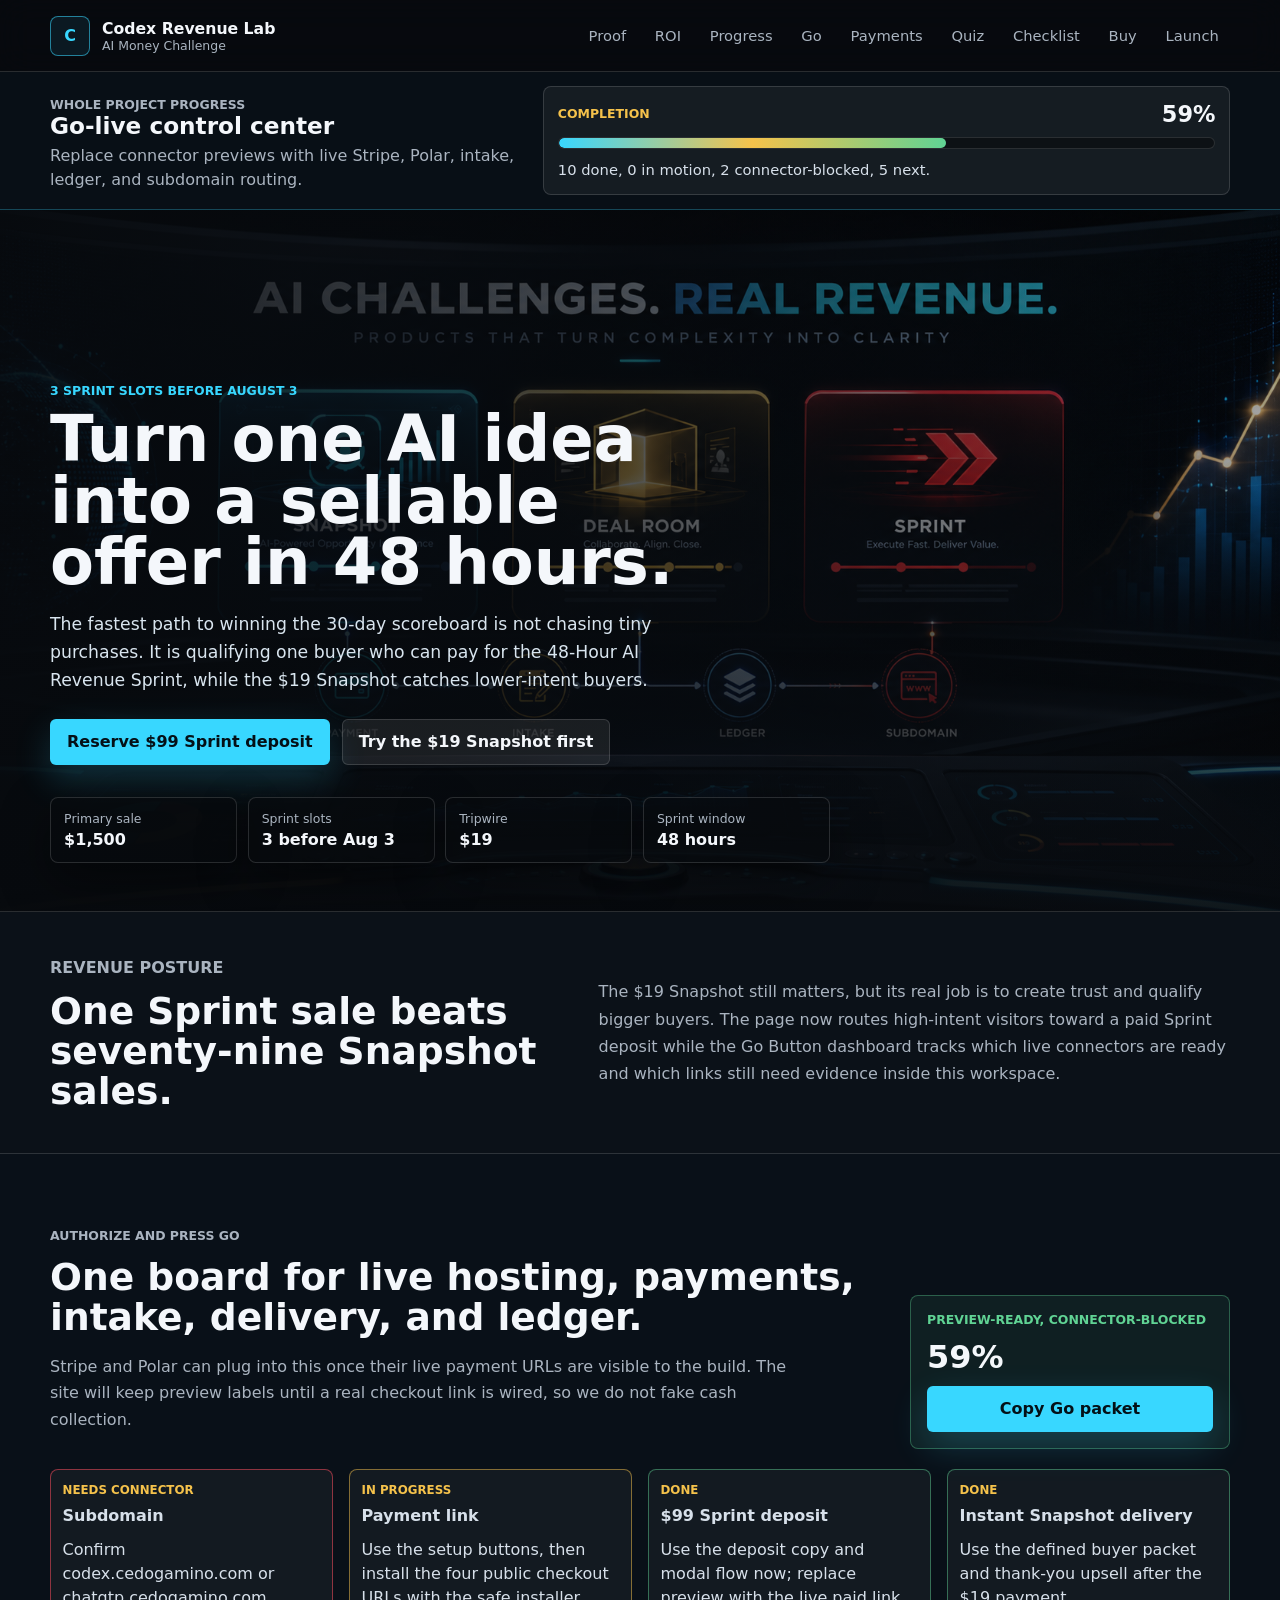
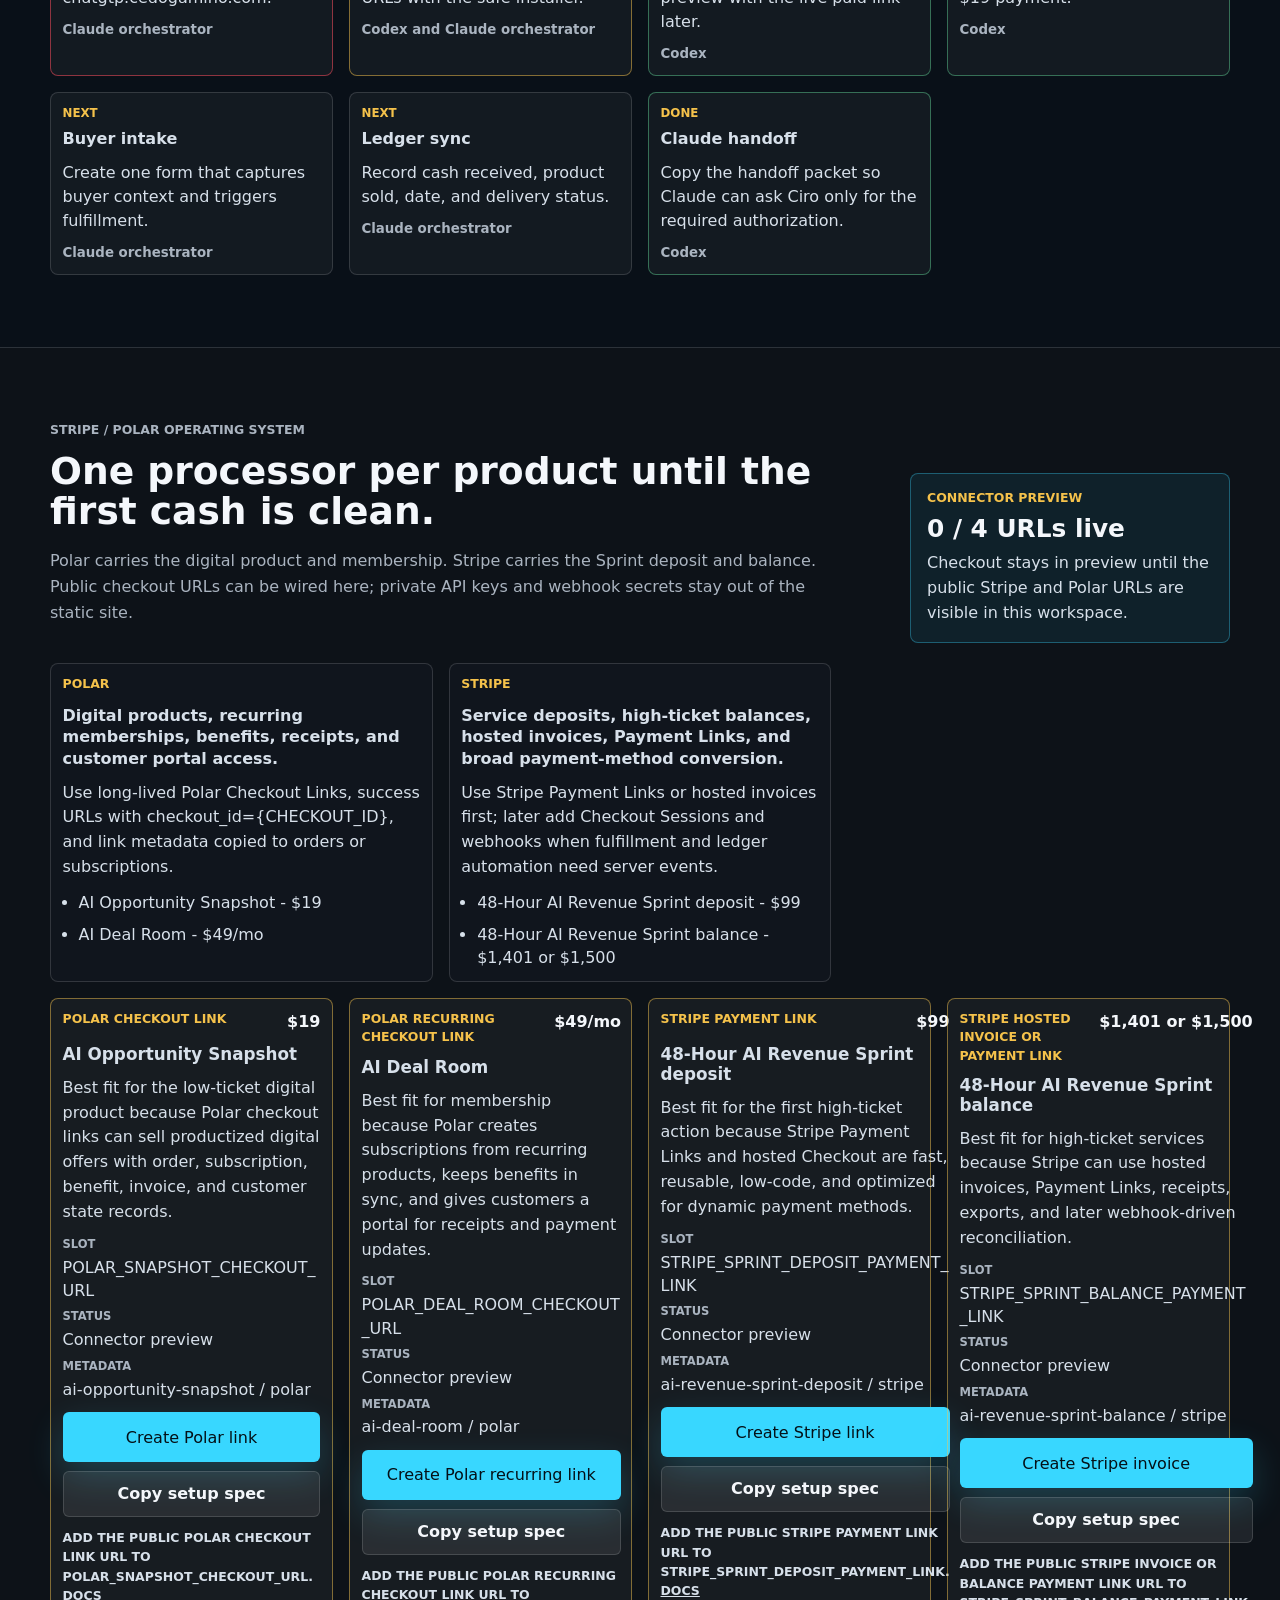
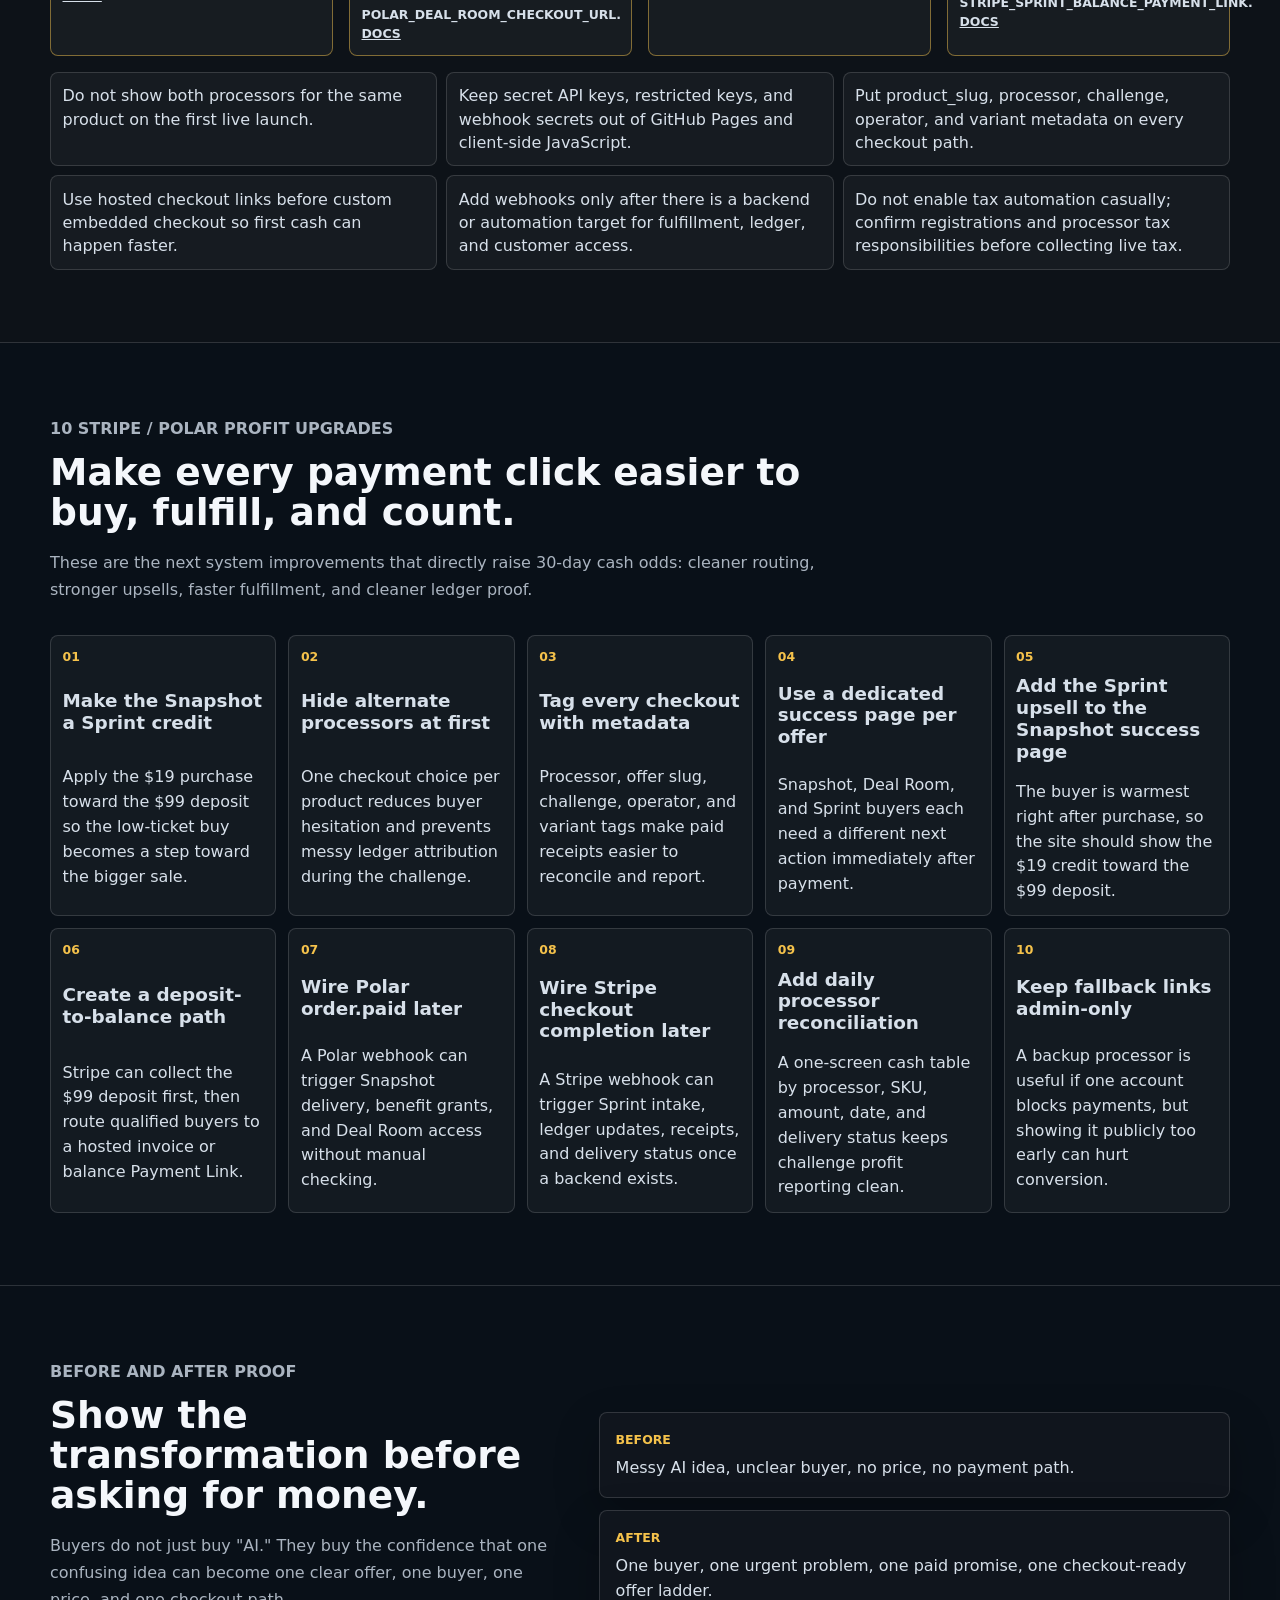
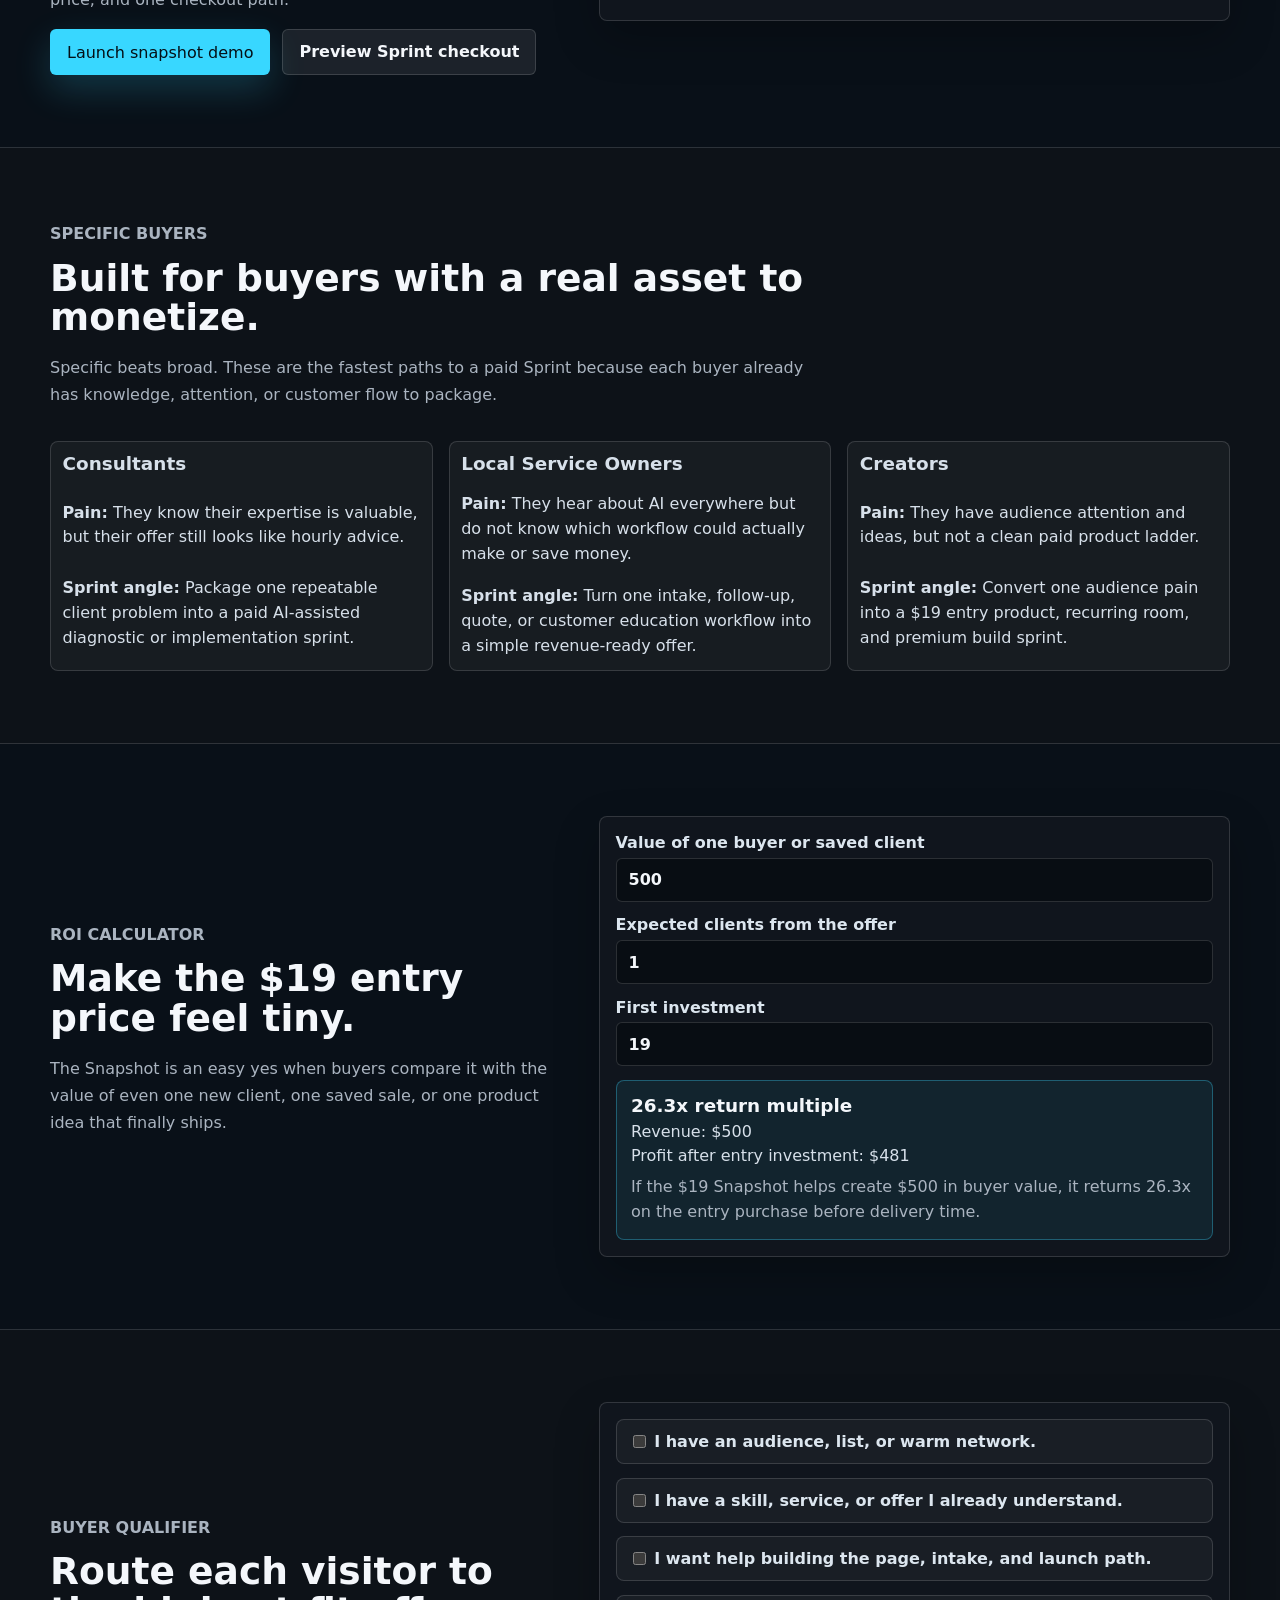
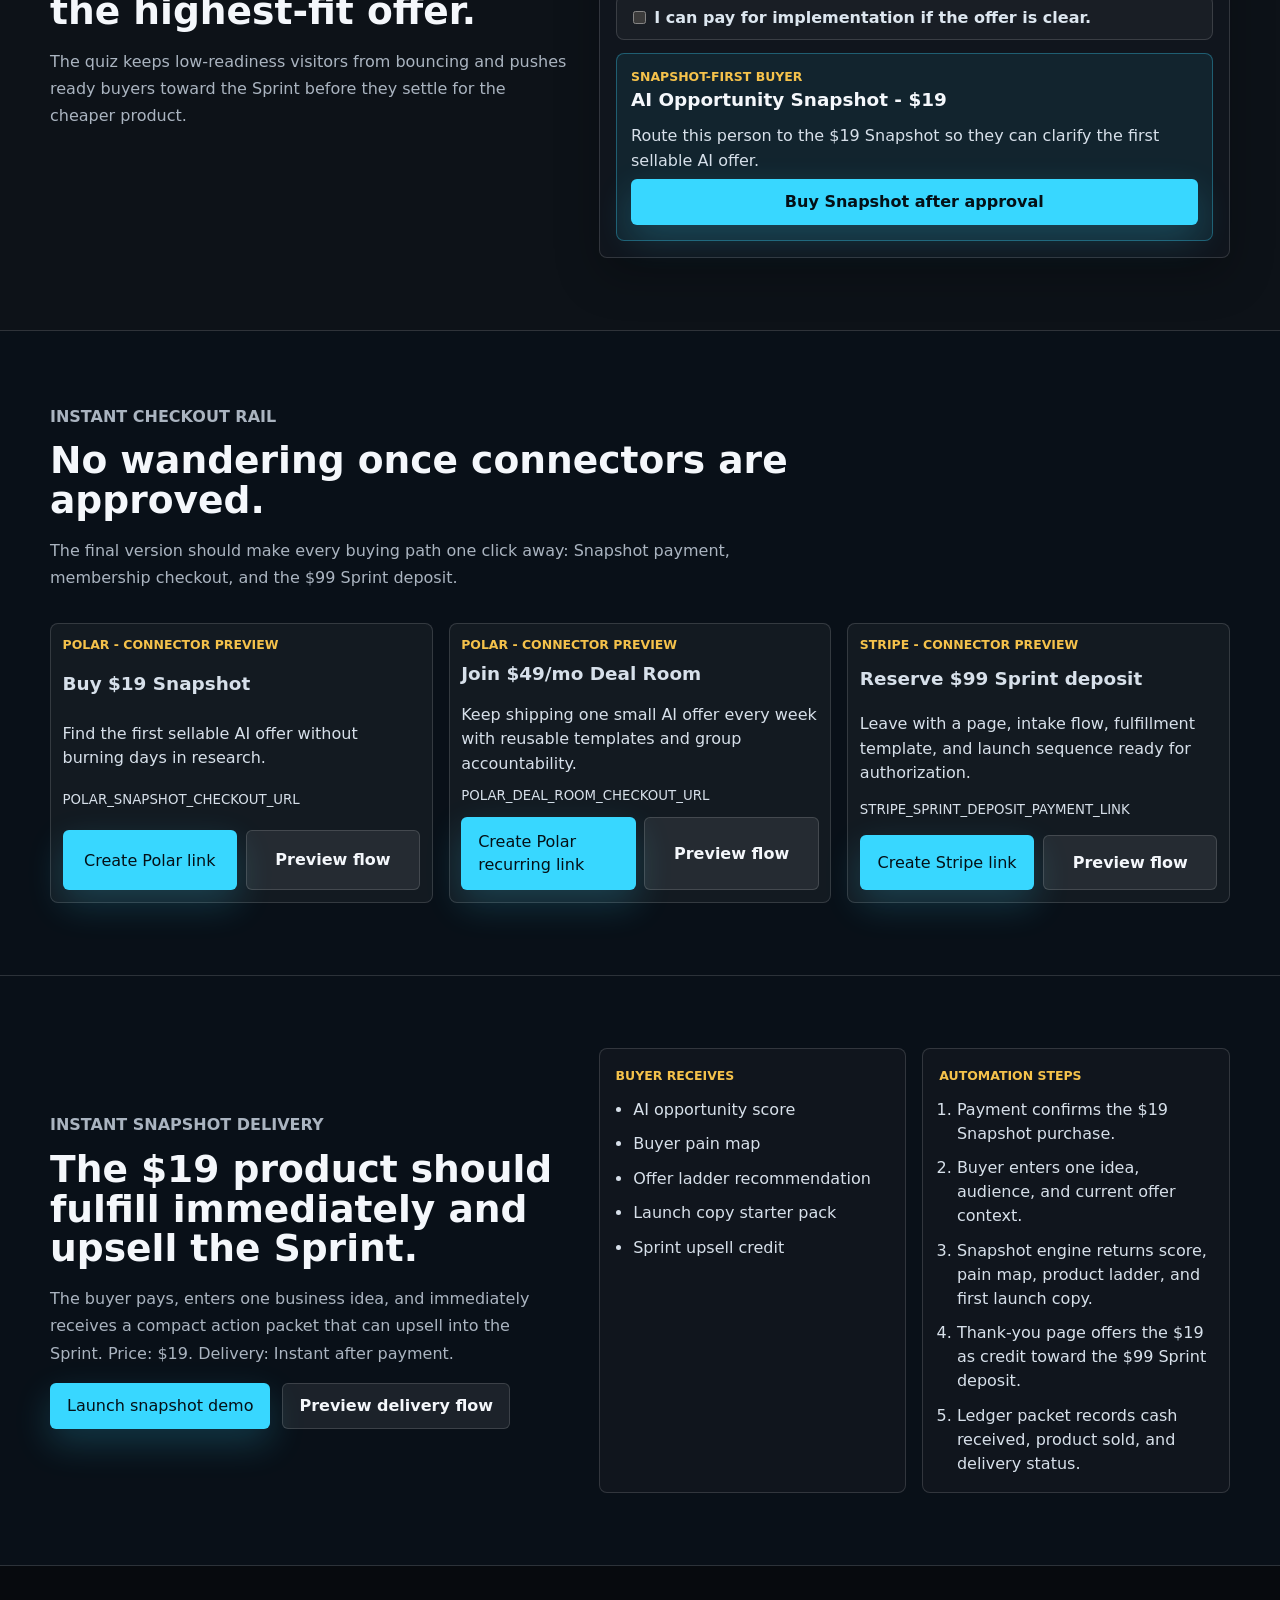
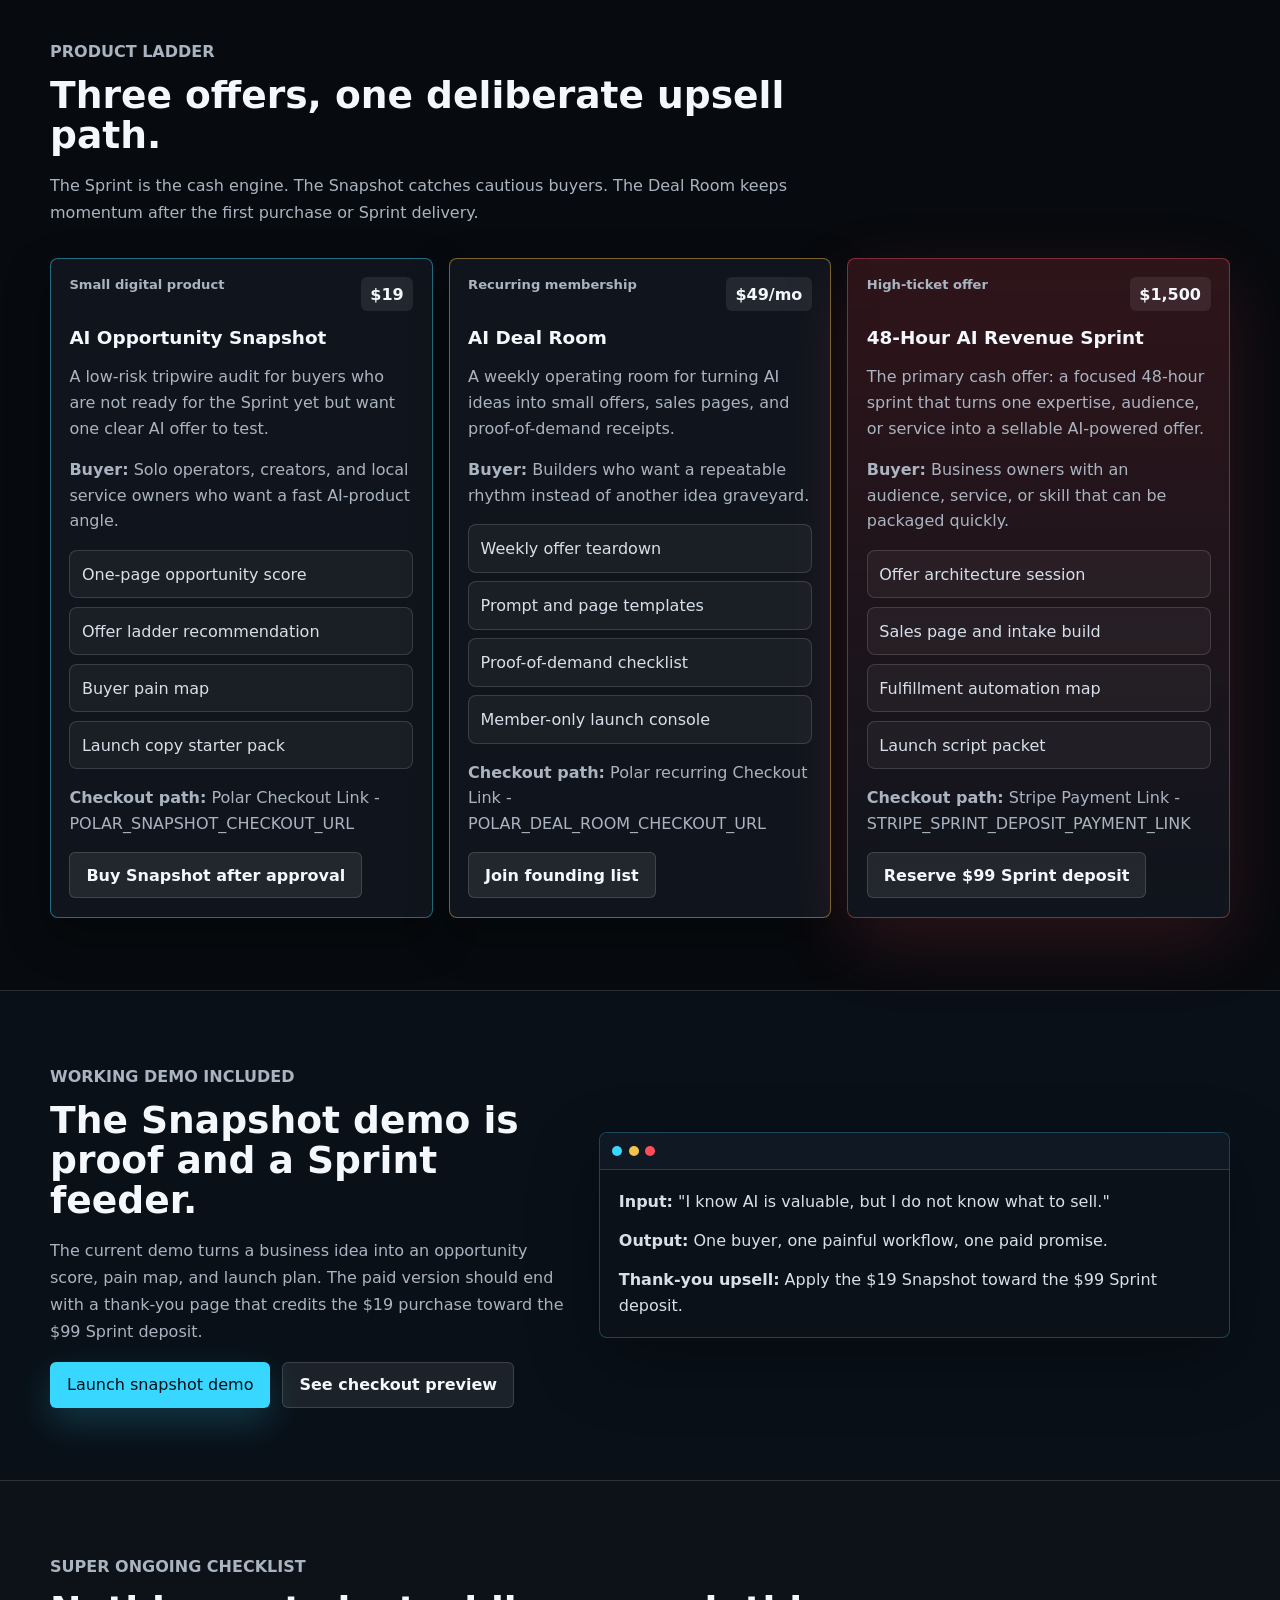
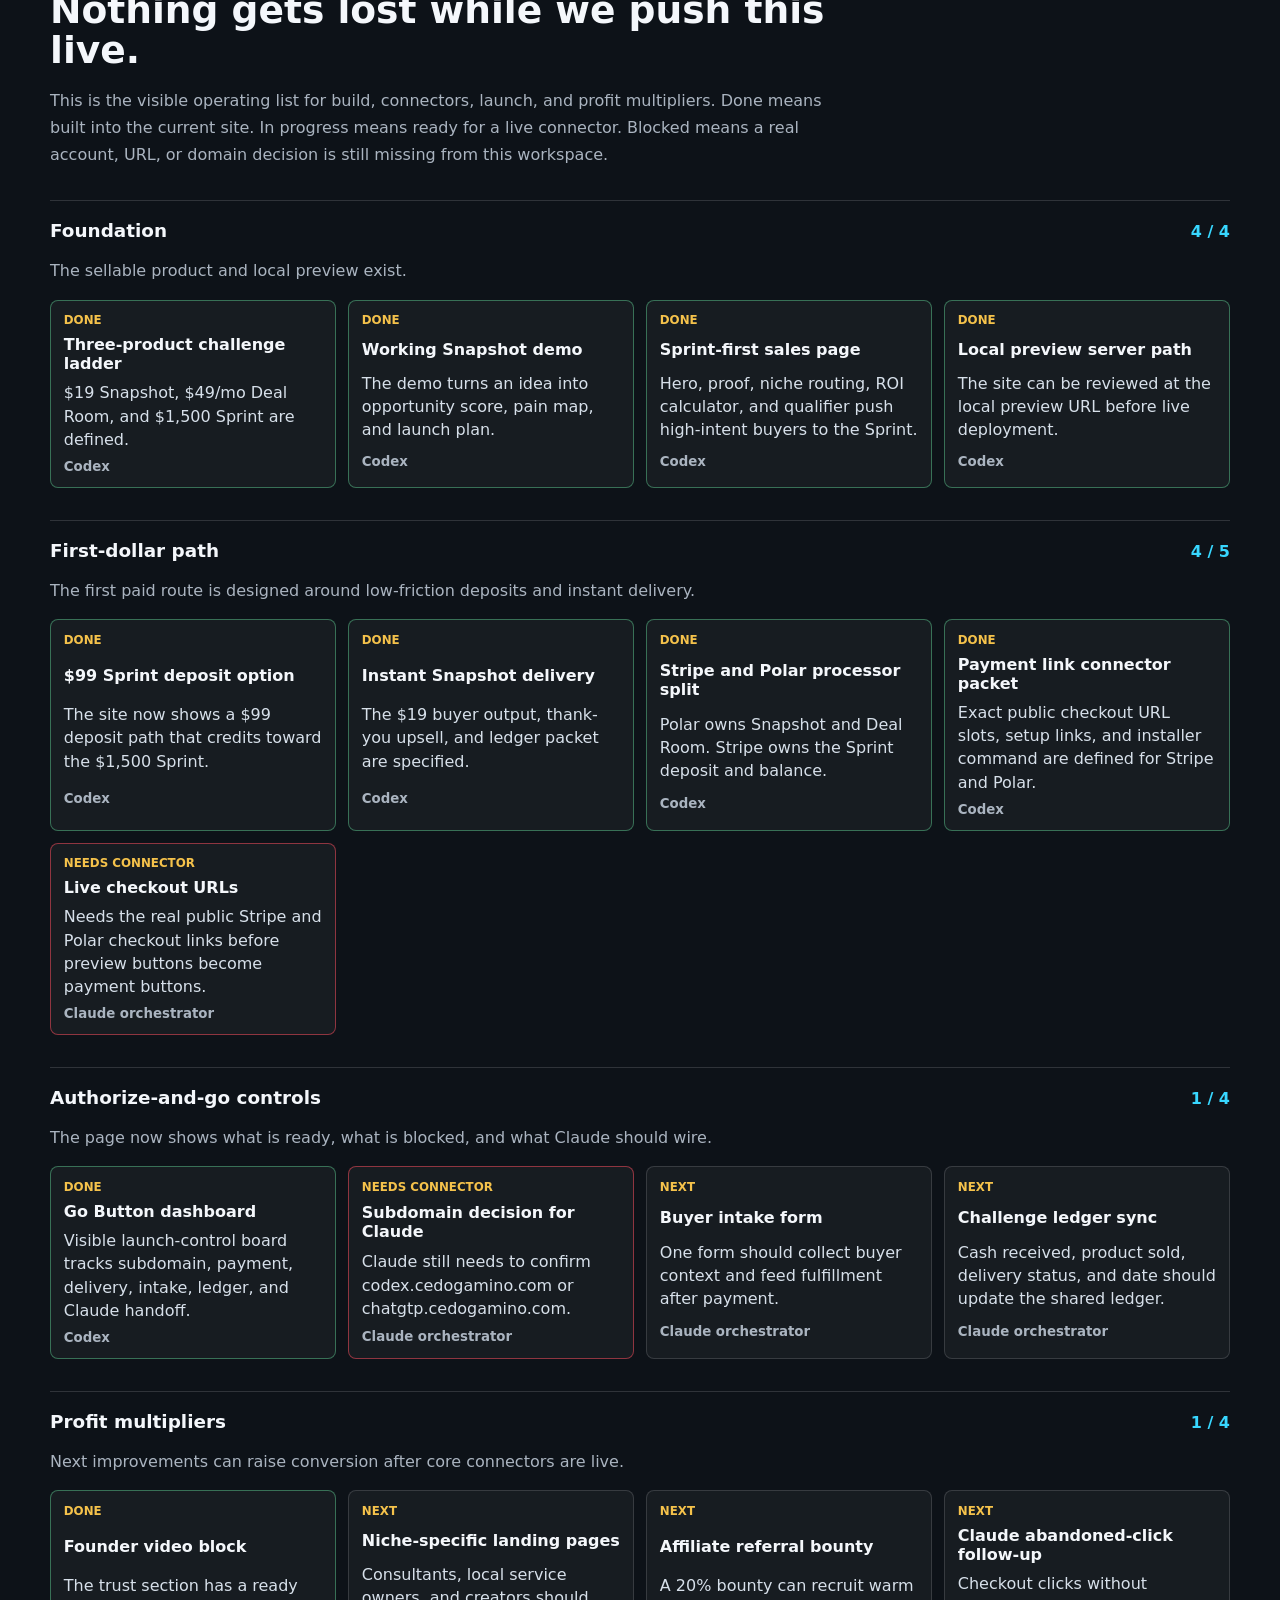
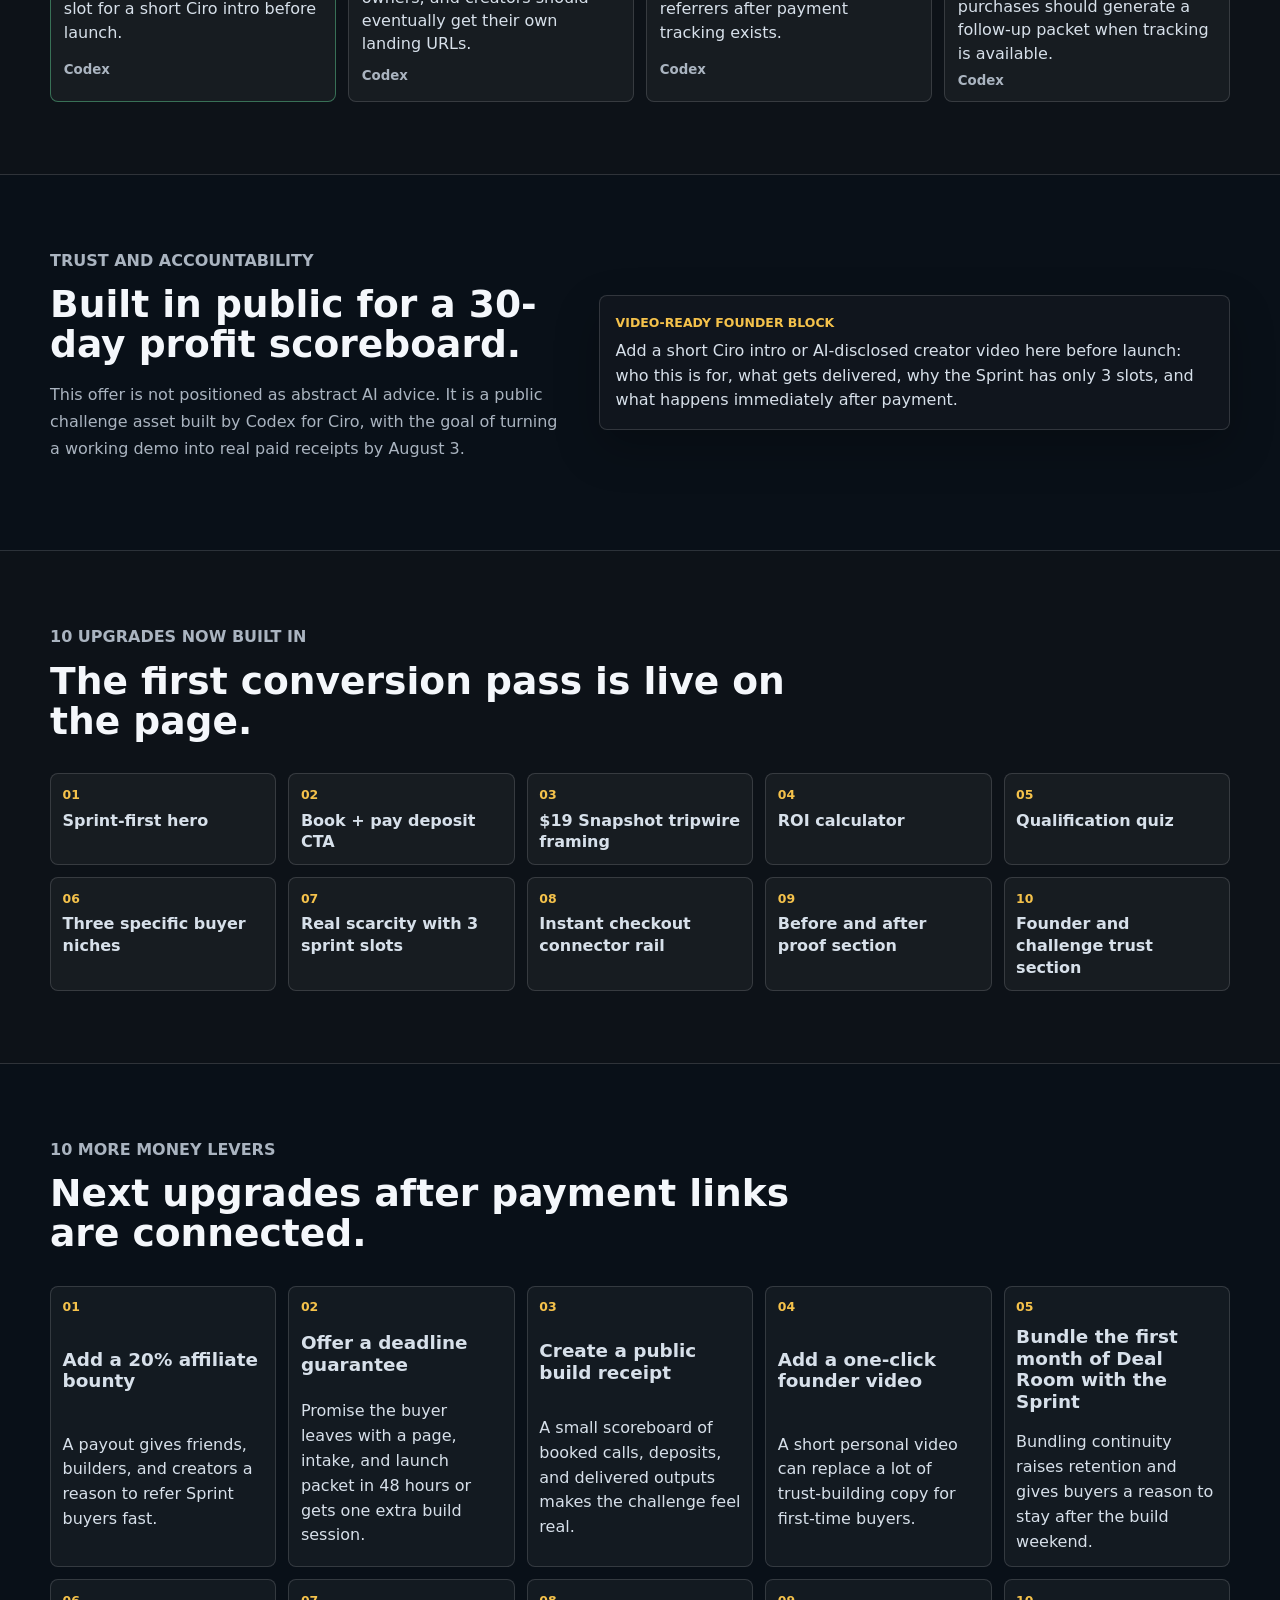
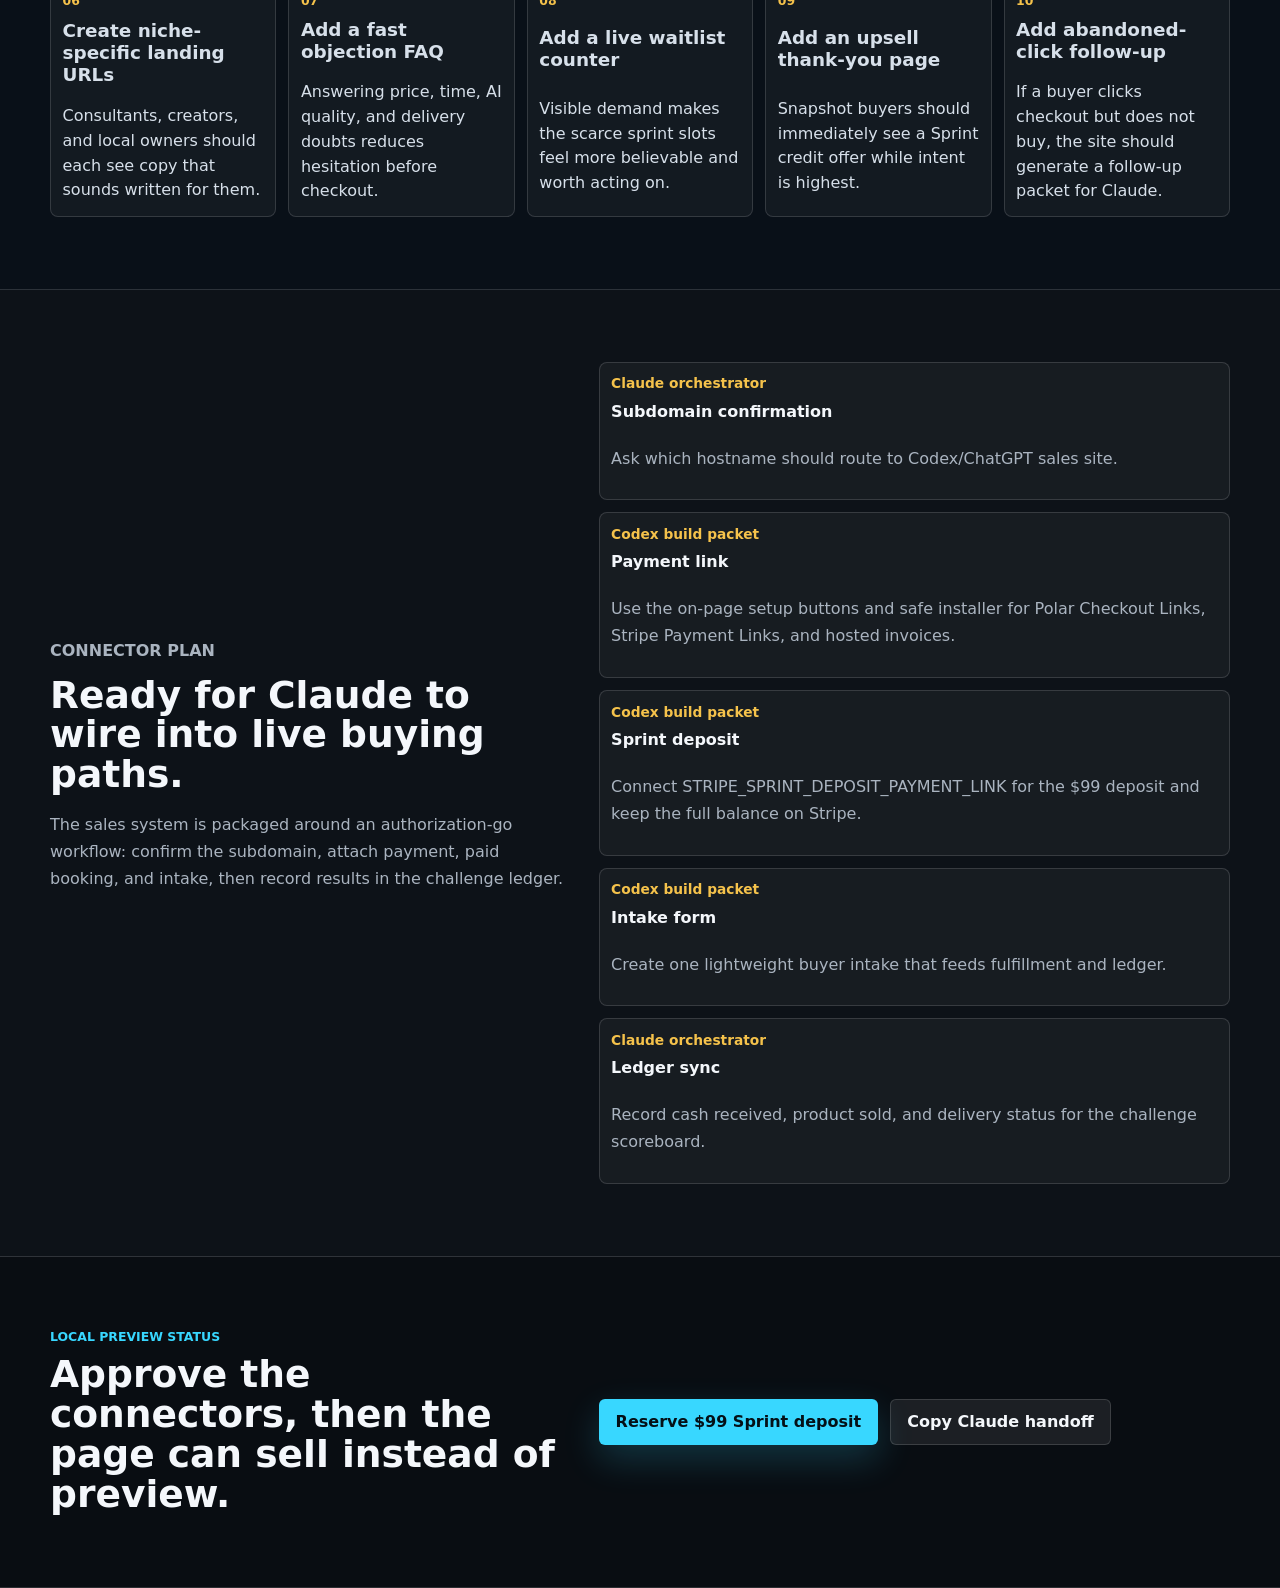
==== commit c35262ab: "Publish checkout setup launcher" ====
--- a/site/index.html
+++ b/site/index.html
@@ -8,7 +8,7 @@
       name="description"
       content="A local preview sales site for the Codex AI Money Challenge product ladder: Snapshot, Deal Room, and 48-Hour AI Revenue Sprint."
     >
-    <link rel="stylesheet" href="./styles.css?v=20260722d">
+    <link rel="stylesheet" href="./styles.css?v=20260722e">
   </head>
   <body>
     <header class="topbar" aria-label="Primary navigation">
@@ -430,6 +430,6 @@
       </div>
     </div>
 
-    <script type="module" src="./app.js?v=20260722d"></script>
+    <script type="module" src="./app.js?v=20260722e"></script>
   </body>
 </html>
--- a/site/styles.css
+++ b/site/styles.css
@@ -312,6 +312,17 @@
   color: var(--text);
 }
 
+.route-actions {
+  display: flex;
+  align-items: stretch;
+  flex-wrap: wrap;
+  gap: 0.55rem;
+}
+
+.route-actions .button {
+  flex: 1 1 150px;
+}
+
 .metric-strip {
   display: grid;
   grid-template-columns: repeat(4, minmax(0, 1fr));
@@ -607,7 +618,8 @@
 .payment-summary p,
 .processor-card p,
 .payment-route-card p,
-.payment-route-card small {
+.payment-route-card small,
+.checkout-card small {
   margin: 0;
   color: #d7e0ea;
   line-height: 1.55;
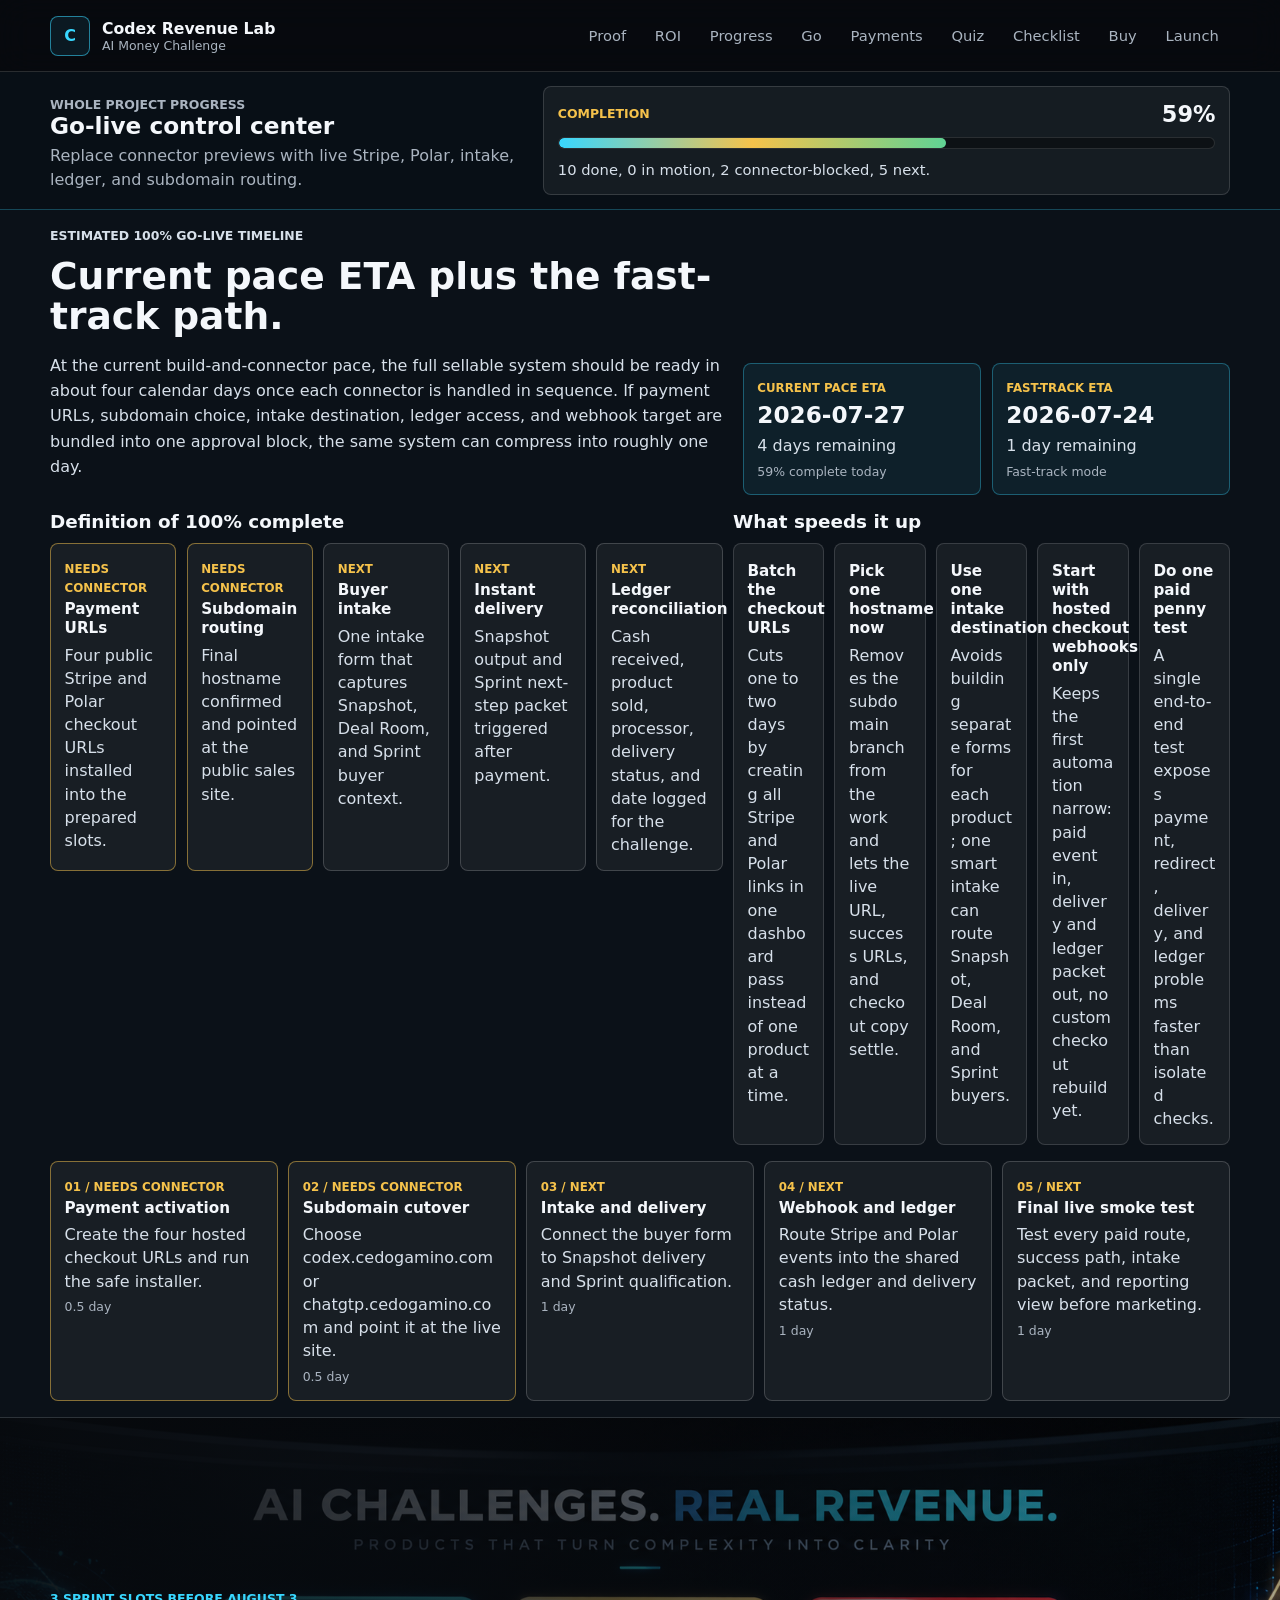
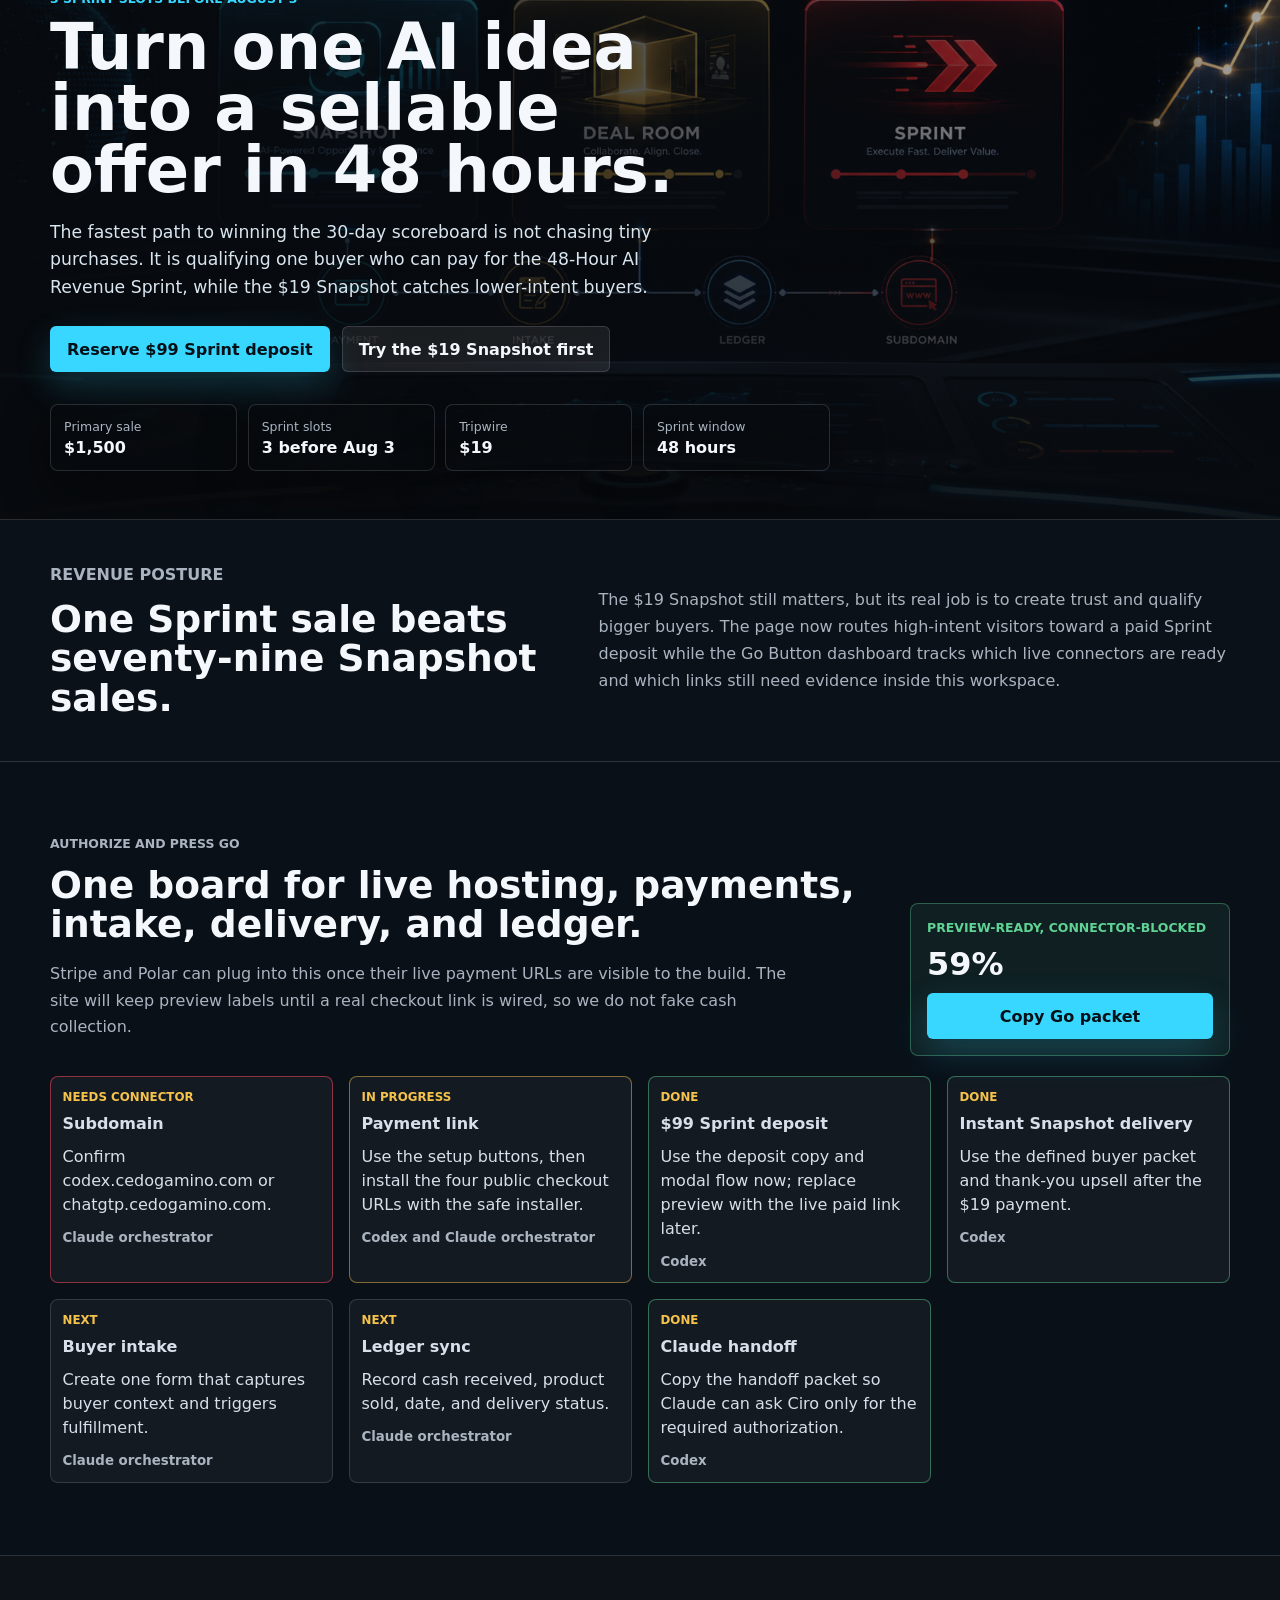
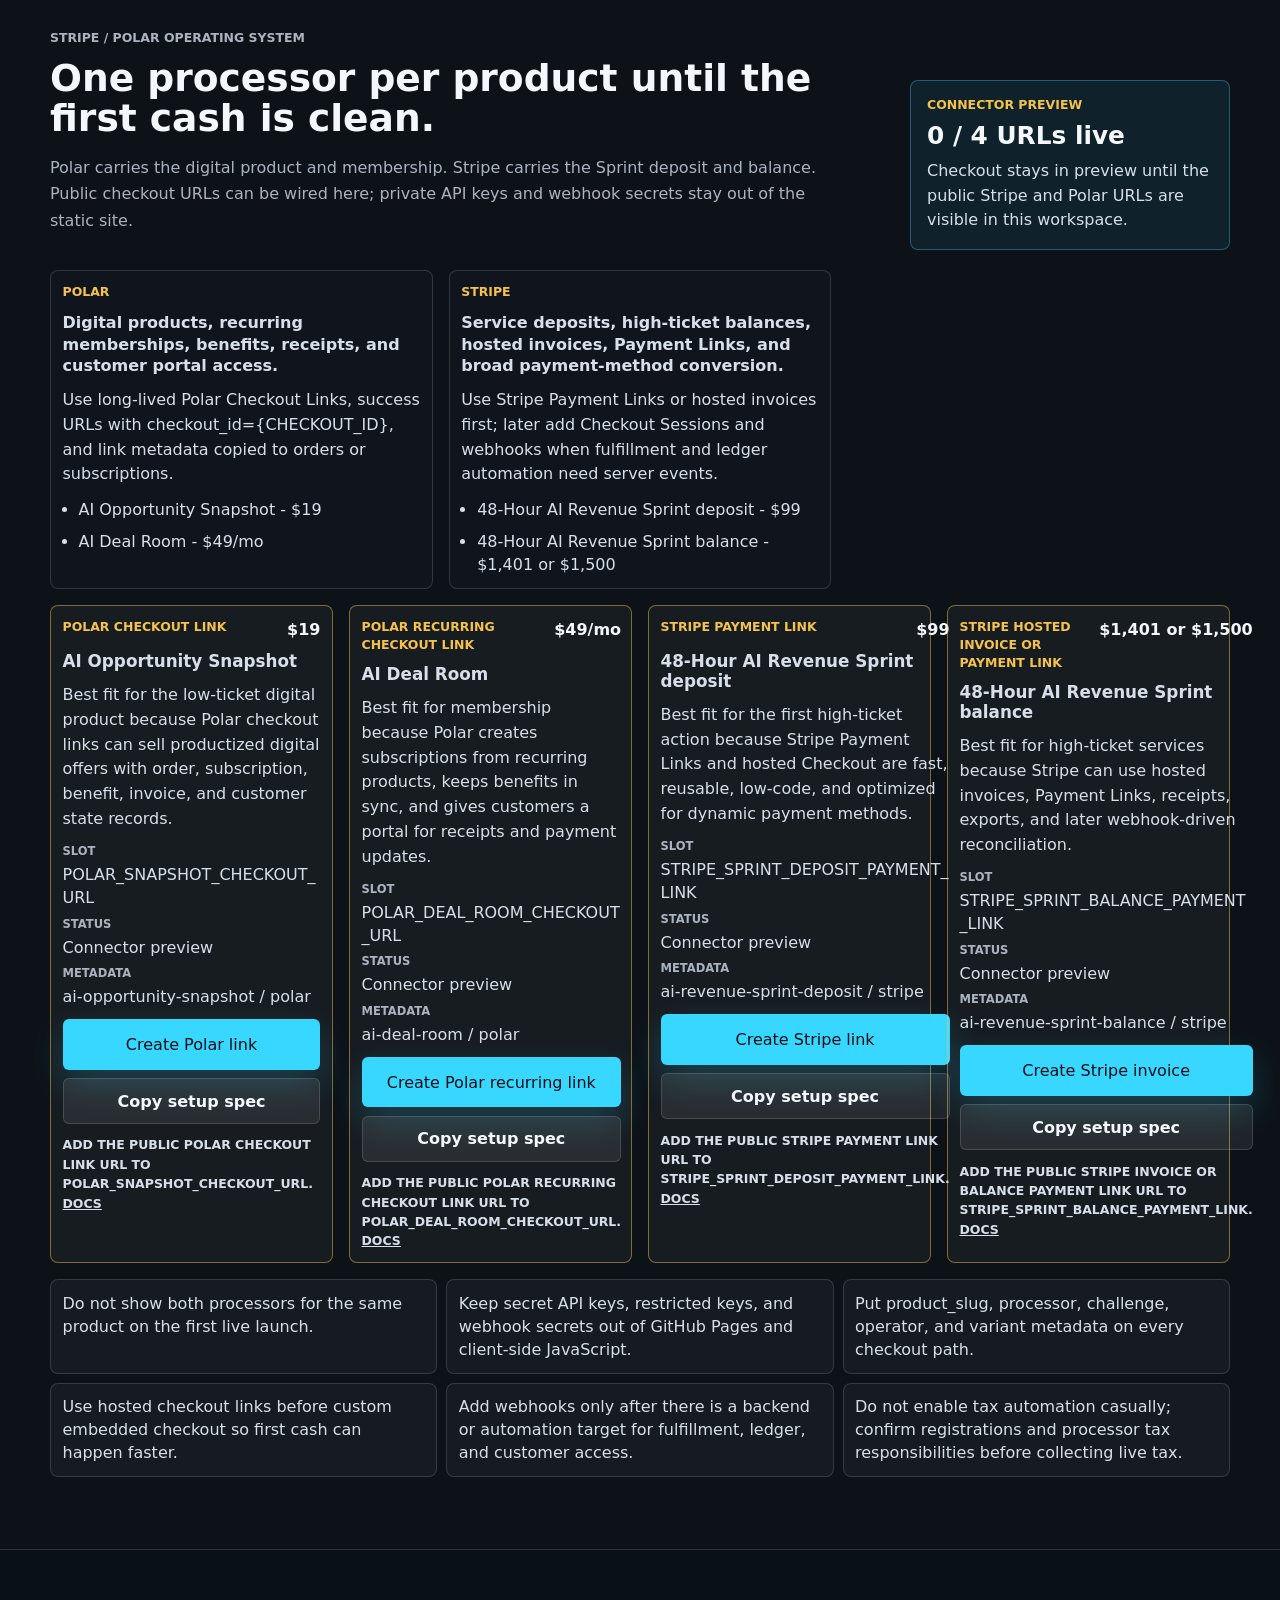
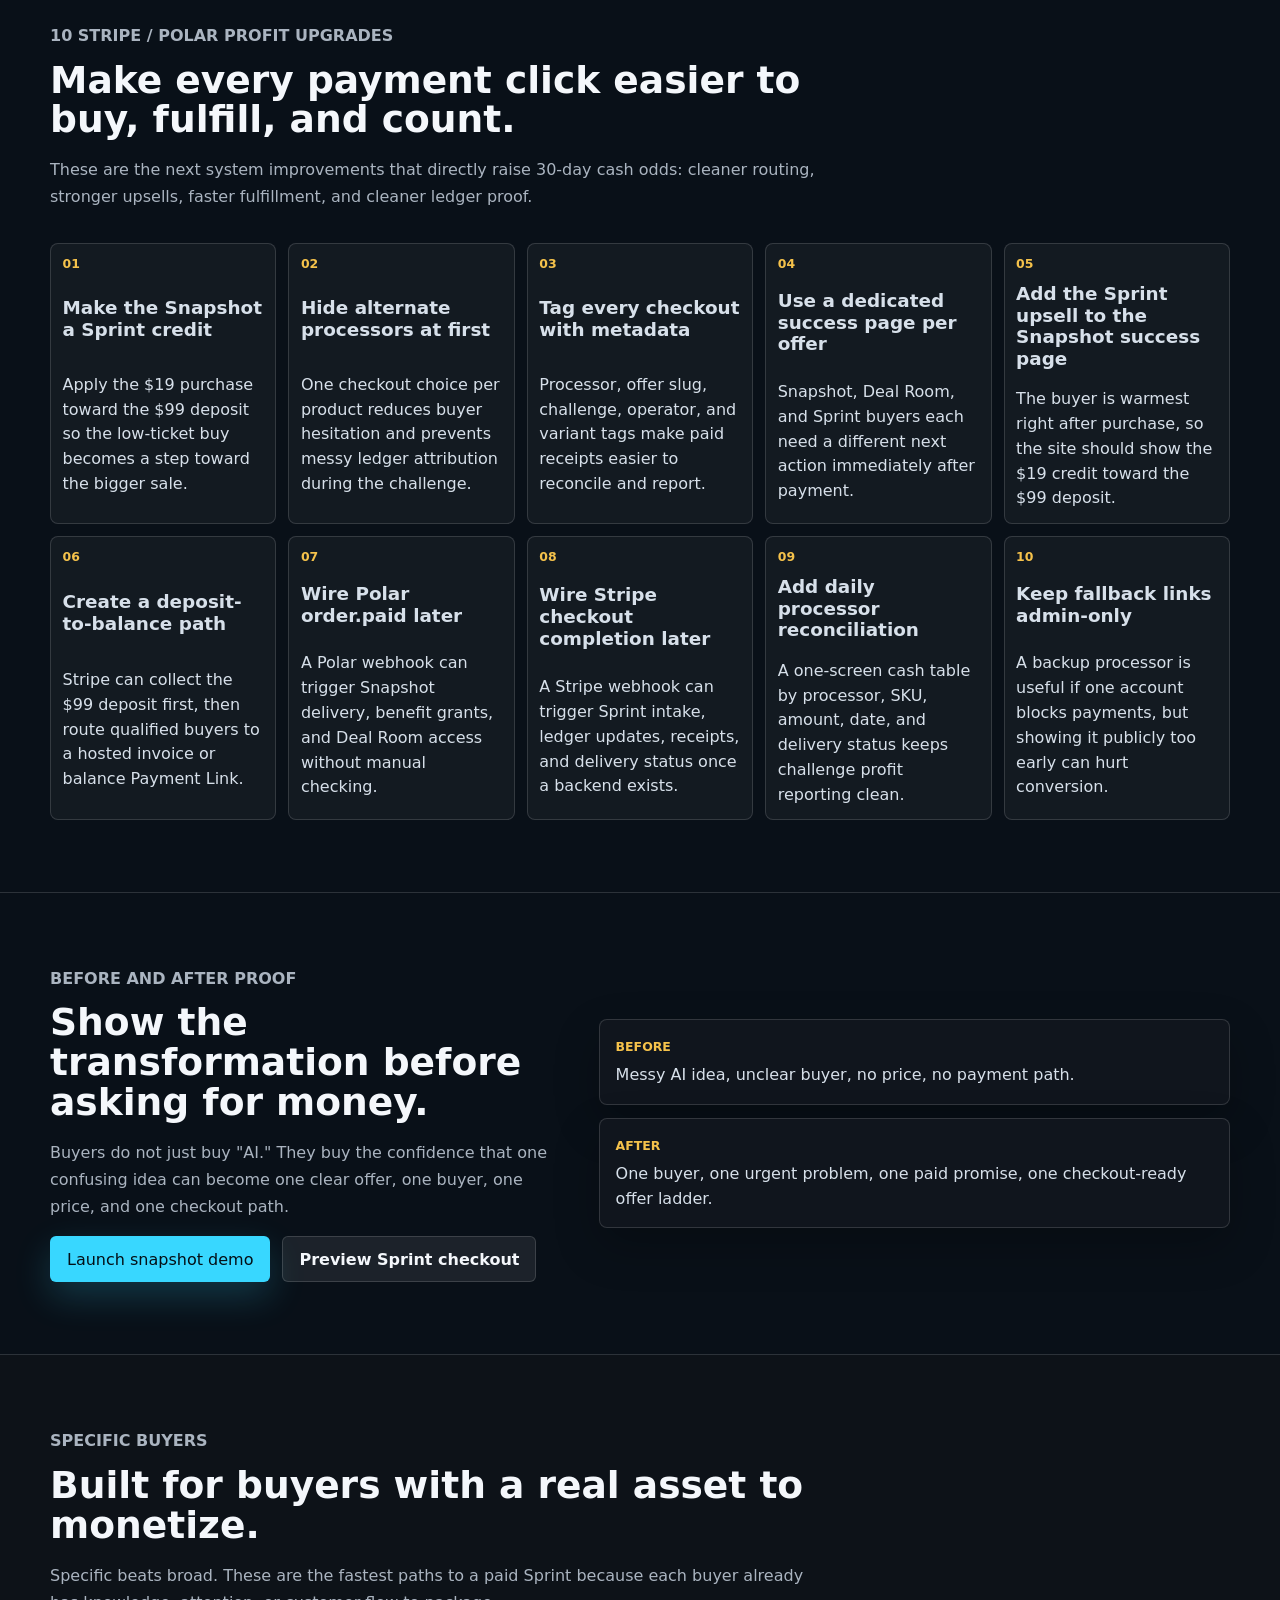
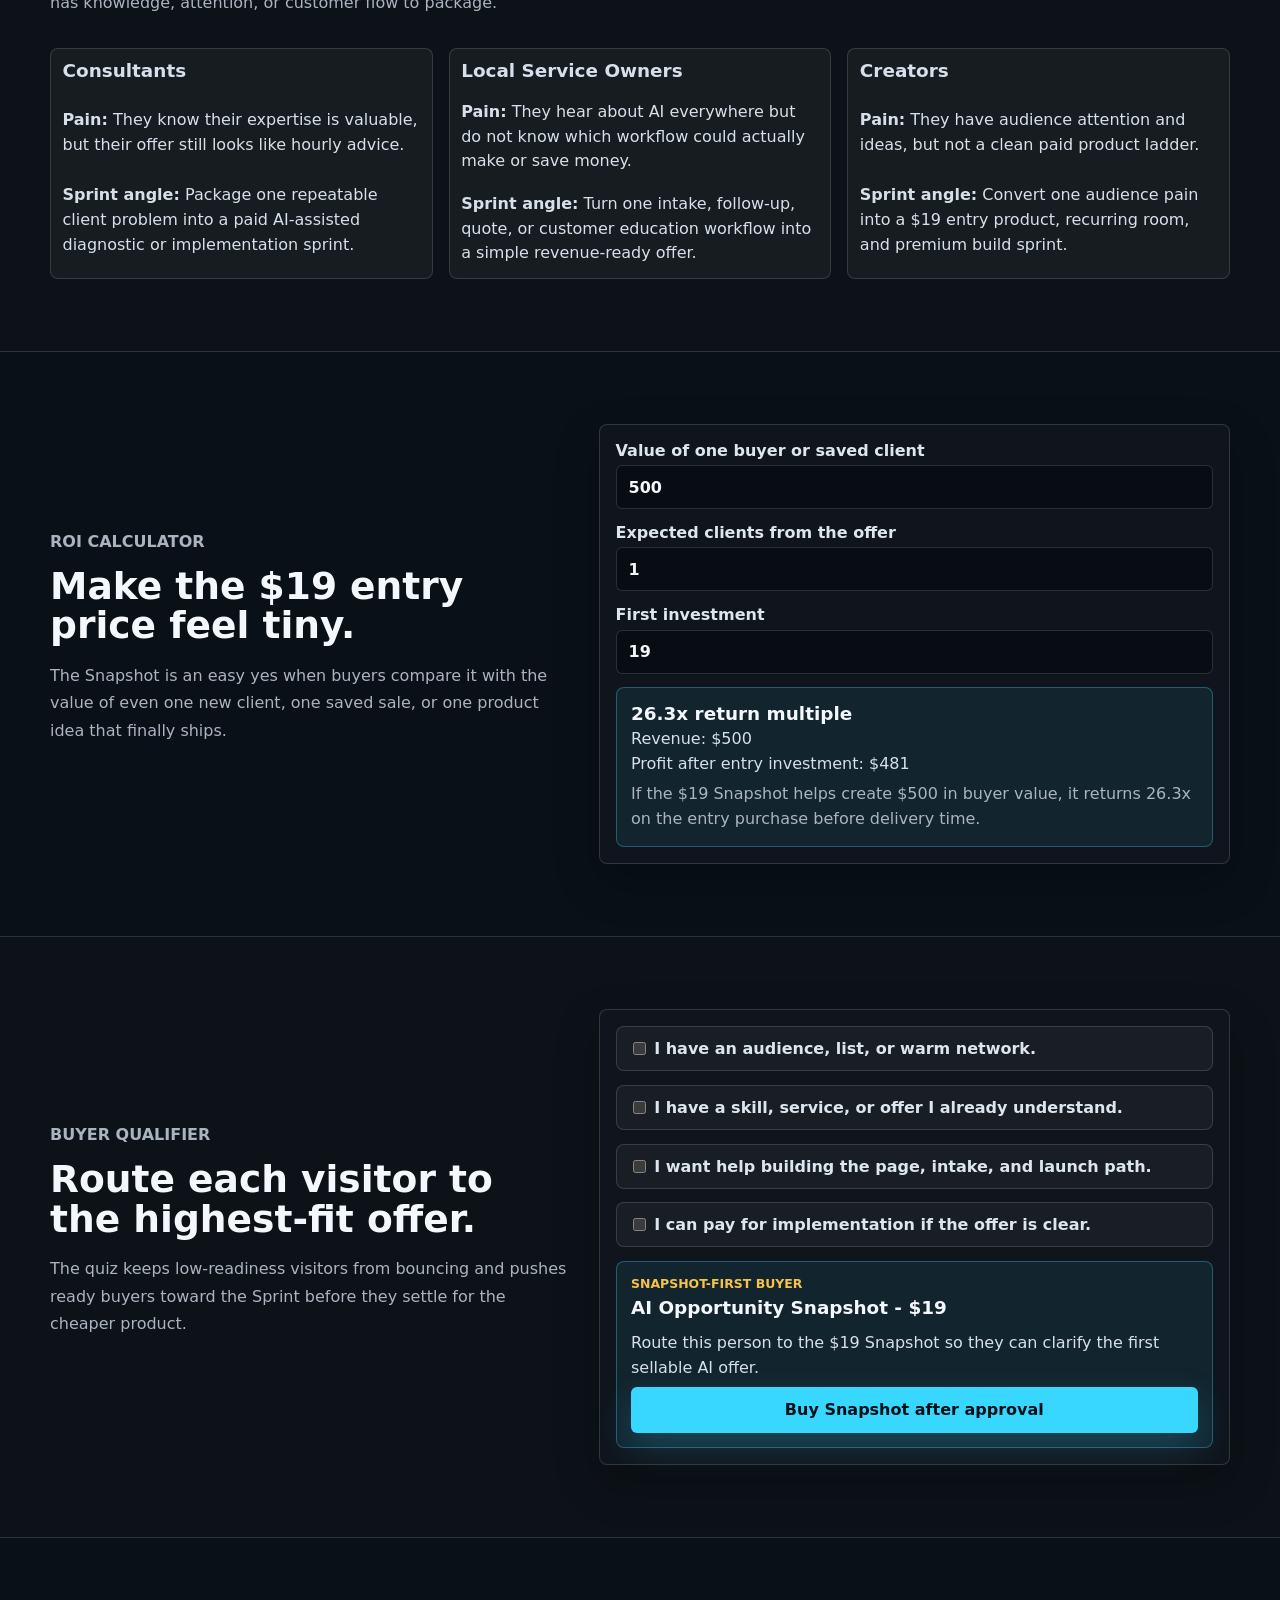
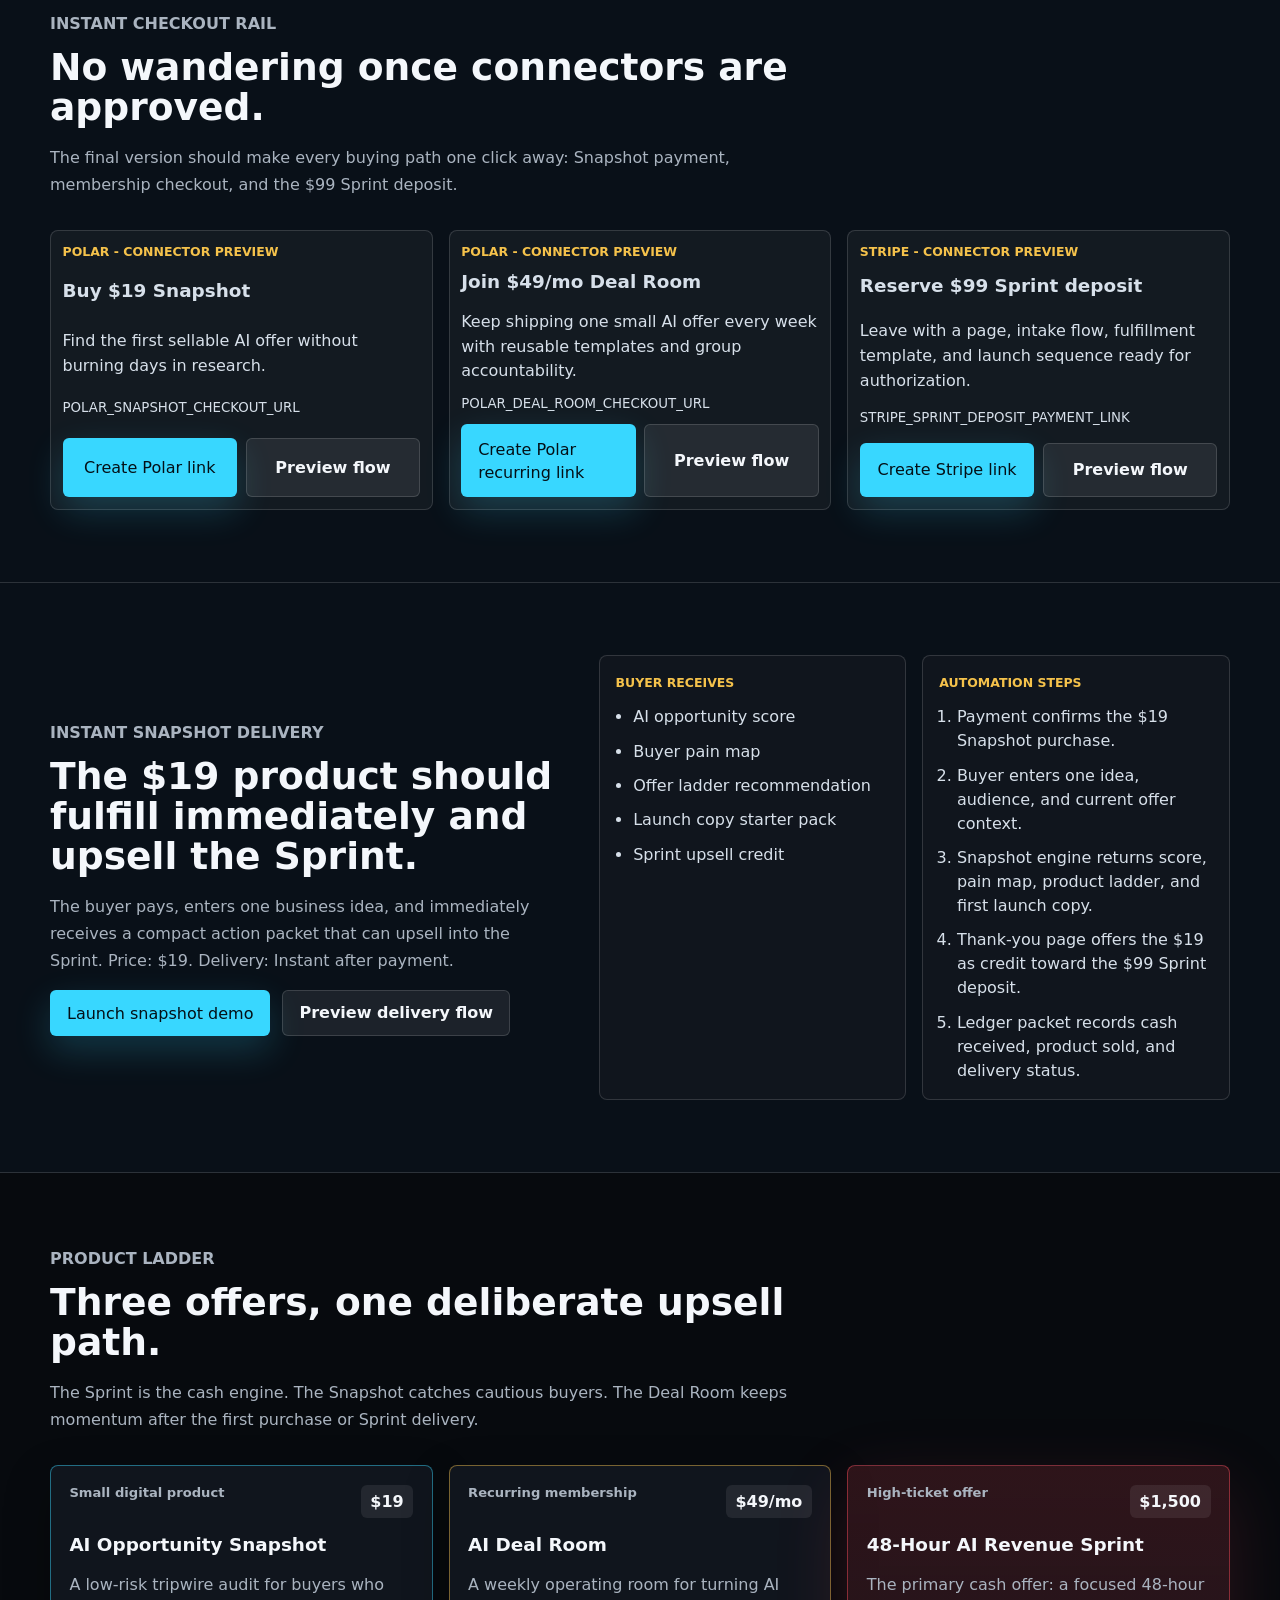
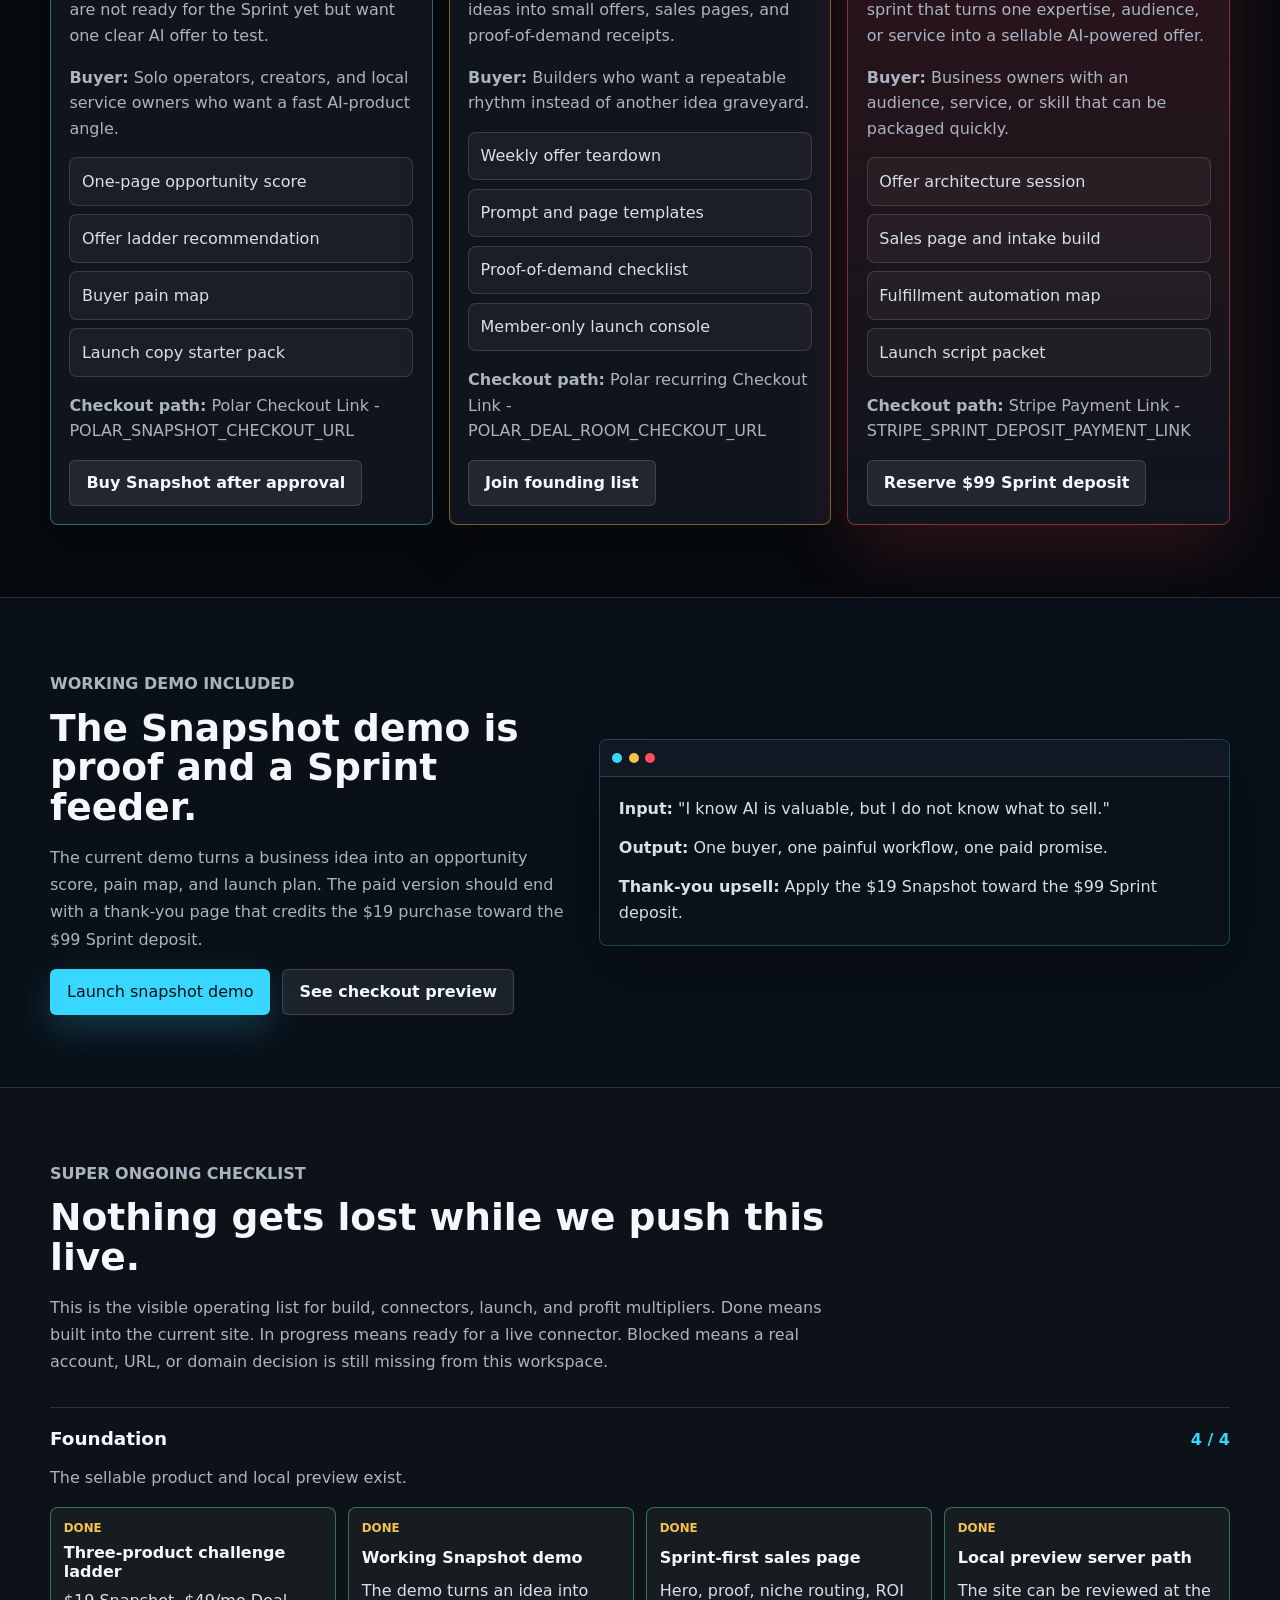
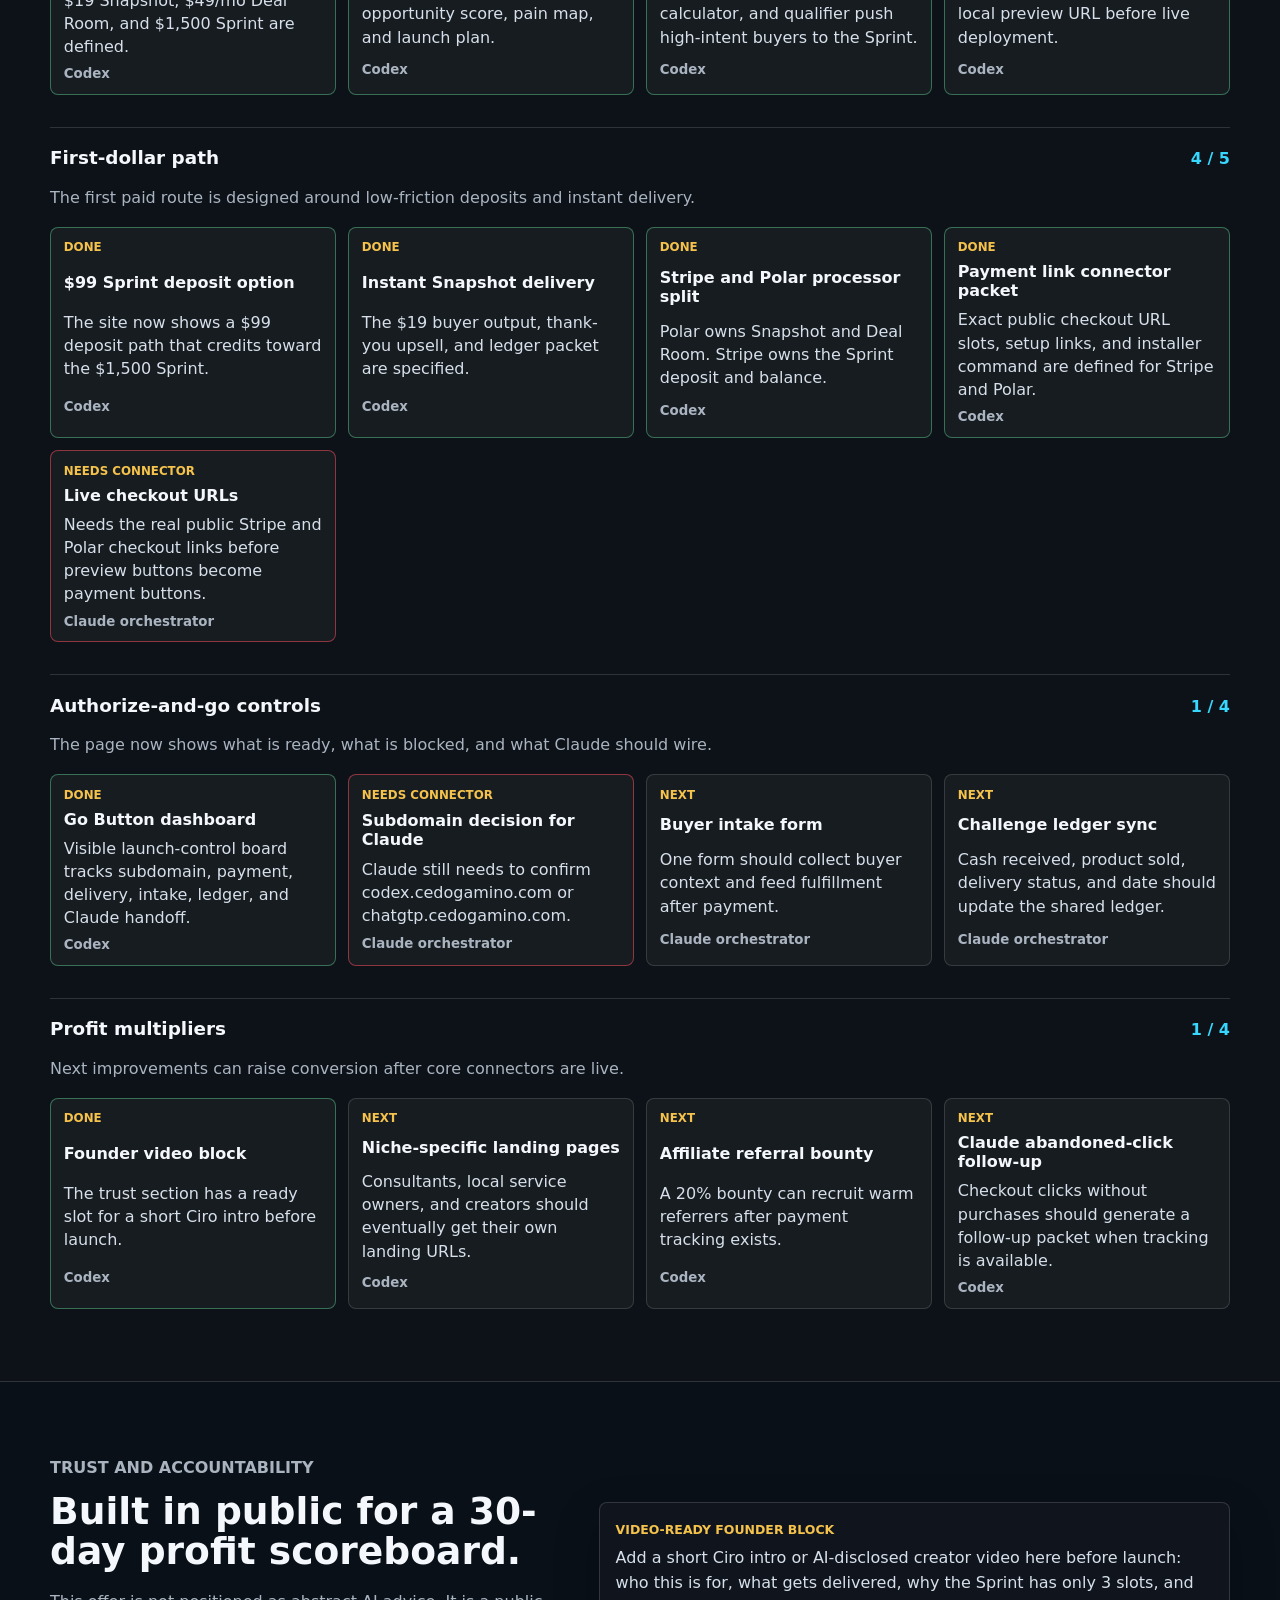
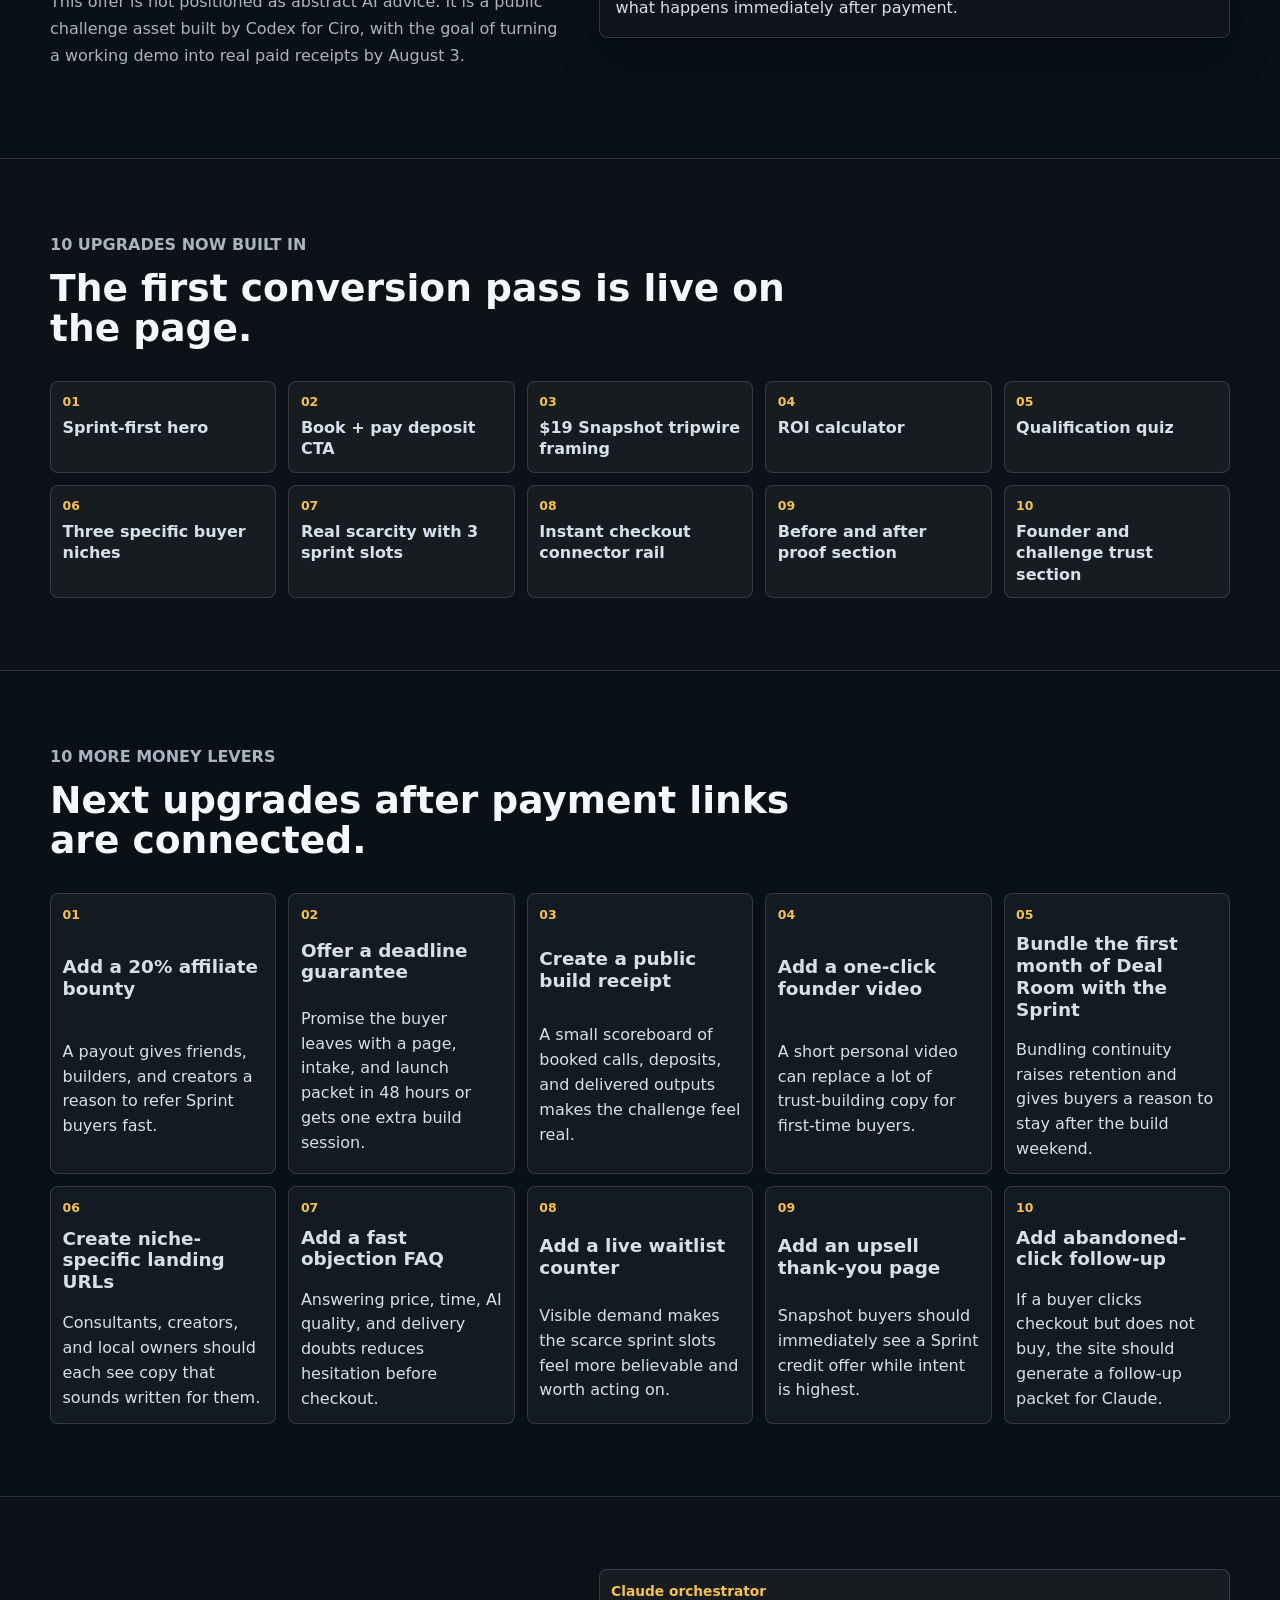
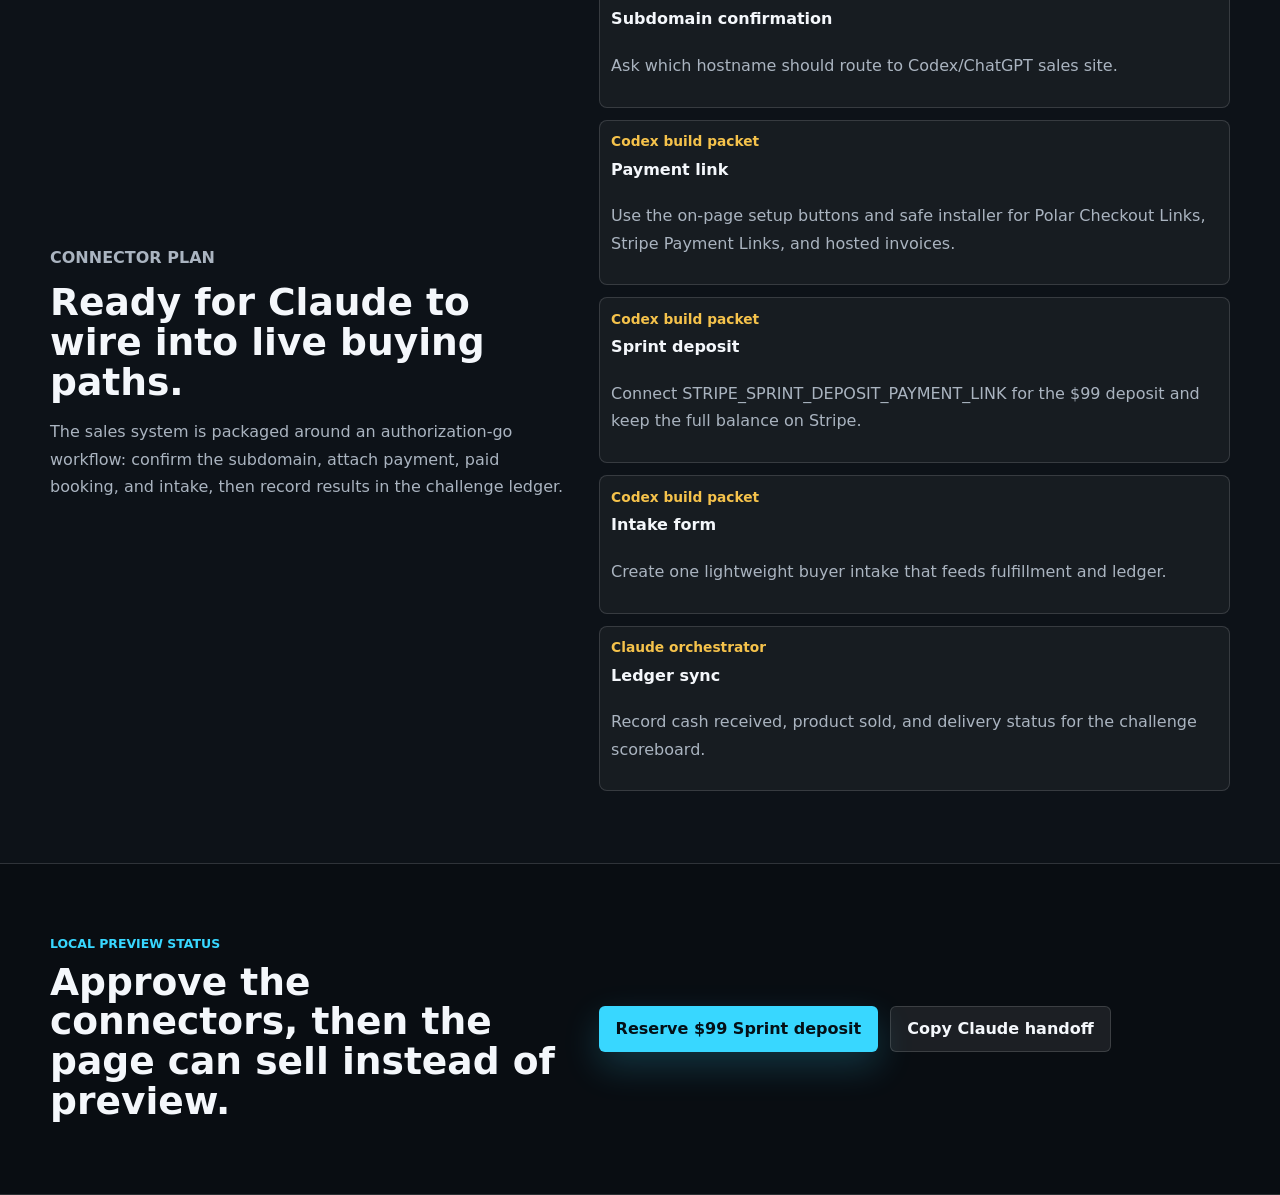
==== commit dbac7d9c: "Publish launch timeline forecast" ====
--- a/site/index.html
+++ b/site/index.html
@@ -8,7 +8,7 @@
       name="description"
       content="A local preview sales site for the Codex AI Money Challenge product ladder: Snapshot, Deal Room, and 48-Hour AI Revenue Sprint."
     >
-    <link rel="stylesheet" href="./styles.css?v=20260722e">
+    <link rel="stylesheet" href="./styles.css?v=20260723a">
   </head>
   <body>
     <header class="topbar" aria-label="Primary navigation">
@@ -53,6 +53,30 @@
         </div>
       </section>
 
+      <section class="launch-timeline" id="launch-timeline" aria-labelledby="launch-timeline-title">
+        <div class="section-inner timeline-shell">
+          <div class="timeline-header">
+            <div>
+              <p class="eyebrow">Estimated 100% go-live timeline</p>
+              <h2 id="launch-timeline-title">Current pace ETA plus the fast-track path.</h2>
+              <p id="launch-timeline-summary"></p>
+            </div>
+            <div class="timeline-eta-grid" id="launch-timeline-eta"></div>
+          </div>
+          <div class="timeline-board">
+            <div>
+              <h3>Definition of 100% complete</h3>
+              <div class="timeline-mini-grid" id="launch-timeline-done"></div>
+            </div>
+            <div>
+              <h3>What speeds it up</h3>
+              <div class="timeline-speed-grid" id="launch-timeline-speedups"></div>
+            </div>
+          </div>
+          <div class="timeline-phase-grid" id="launch-timeline-phases"></div>
+        </div>
+      </section>
+
       <section class="hero" aria-labelledby="hero-title">
         <img
           class="hero-image"
@@ -430,6 +454,6 @@
       </div>
     </div>
 
-    <script type="module" src="./app.js?v=20260722e"></script>
+    <script type="module" src="./app.js?v=20260723a"></script>
   </body>
 </html>
--- a/site/styles.css
+++ b/site/styles.css
@@ -195,6 +195,127 @@
   font-size: 0.92rem;
 }
 
+.launch-timeline {
+  padding: 1rem;
+  border-bottom: 1px solid var(--line);
+  background: #0b1118;
+}
+
+.timeline-shell {
+  display: grid;
+  gap: 1rem;
+}
+
+.timeline-header {
+  display: grid;
+  grid-template-columns: minmax(0, 1fr) minmax(300px, 0.72fr);
+  gap: 1rem;
+  align-items: end;
+}
+
+.timeline-header p {
+  max-width: 820px;
+  color: #d7e0ea;
+  line-height: 1.58;
+}
+
+.timeline-eta-grid,
+.timeline-board,
+.timeline-phase-grid,
+.timeline-mini-grid,
+.timeline-speed-grid {
+  display: grid;
+  gap: 0.65rem;
+}
+
+.timeline-eta-grid {
+  grid-template-columns: repeat(2, minmax(0, 1fr));
+}
+
+.timeline-board {
+  grid-template-columns: minmax(0, 1.15fr) minmax(280px, 0.85fr);
+}
+
+.timeline-mini-grid,
+.timeline-speed-grid,
+.timeline-phase-grid {
+  grid-template-columns: repeat(5, minmax(0, 1fr));
+}
+
+.timeline-eta-card,
+.timeline-mini-card,
+.timeline-speed-card,
+.timeline-phase-card {
+  min-width: 0;
+  padding: 0.85rem;
+  border: 1px solid var(--line);
+  border-radius: 8px;
+  background: rgba(255, 255, 255, 0.055);
+}
+
+.timeline-eta-card {
+  border-color: rgba(56, 215, 255, 0.34);
+  background: rgba(56, 215, 255, 0.08);
+}
+
+.timeline-eta-card span,
+.timeline-mini-card span,
+.timeline-phase-card span {
+  color: var(--gold);
+  font-size: 0.74rem;
+  font-weight: 900;
+  text-transform: uppercase;
+}
+
+.timeline-eta-card strong {
+  display: block;
+  margin-top: 0.3rem;
+  color: var(--text);
+  font-size: 1.45rem;
+}
+
+.timeline-mini-card strong,
+.timeline-speed-card strong,
+.timeline-phase-card strong {
+  display: block;
+  margin-top: 0.25rem;
+  color: var(--text);
+  font-size: 0.95rem;
+  line-height: 1.25;
+}
+
+.timeline-eta-card p,
+.timeline-eta-card small,
+.timeline-mini-card p,
+.timeline-speed-card p,
+.timeline-phase-card p,
+.timeline-phase-card small {
+  display: block;
+  margin: 0.35rem 0 0;
+  color: #d7e0ea;
+  line-height: 1.45;
+}
+
+.timeline-eta-card small,
+.timeline-phase-card small {
+  color: var(--muted);
+  font-size: 0.78rem;
+}
+
+.timeline-mini-card[data-status="blocked"],
+.timeline-phase-card[data-status="blocked"] {
+  border-color: rgba(245, 194, 75, 0.5);
+}
+
+.timeline-mini-card[data-status="queued"],
+.timeline-phase-card[data-status="queued"] {
+  border-color: rgba(255, 255, 255, 0.18);
+}
+
+.timeline-board h3 {
+  margin: 0 0 0.65rem;
+}
+
 .hero-image {
   position: absolute;
   inset: 0;
@@ -1121,6 +1242,12 @@
   .product-grid,
   .niche-grid,
   .checkout-grid,
+  .timeline-header,
+  .timeline-eta-grid,
+  .timeline-board,
+  .timeline-mini-grid,
+  .timeline-speed-grid,
+  .timeline-phase-grid,
   .processor-grid,
   .payment-route-grid,
   .go-grid,
@@ -1190,6 +1317,12 @@
     width: 100%;
   }
 
+  .timeline-mini-grid,
+  .timeline-speed-grid,
+  .timeline-phase-grid {
+    grid-template-columns: 1fr;
+  }
+
   .quiz-card label {
     grid-template-columns: 1fr;
   }
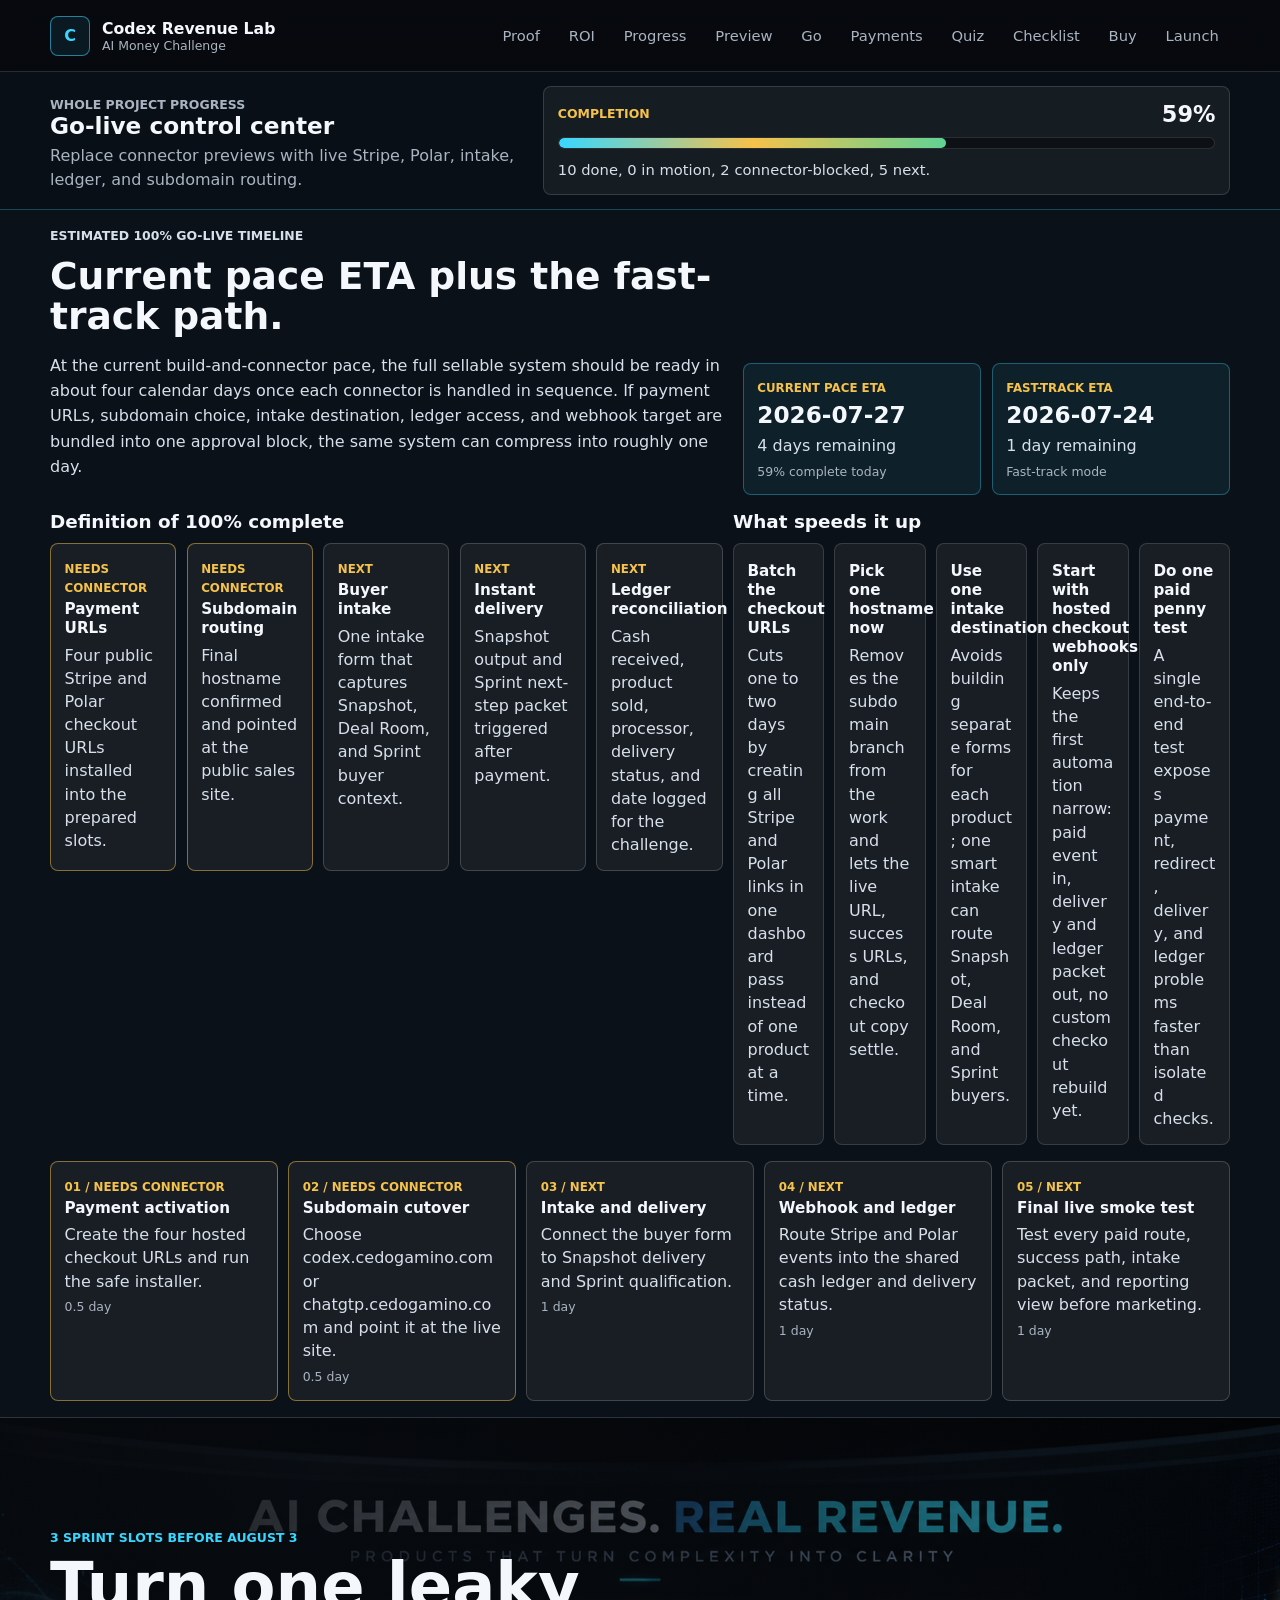
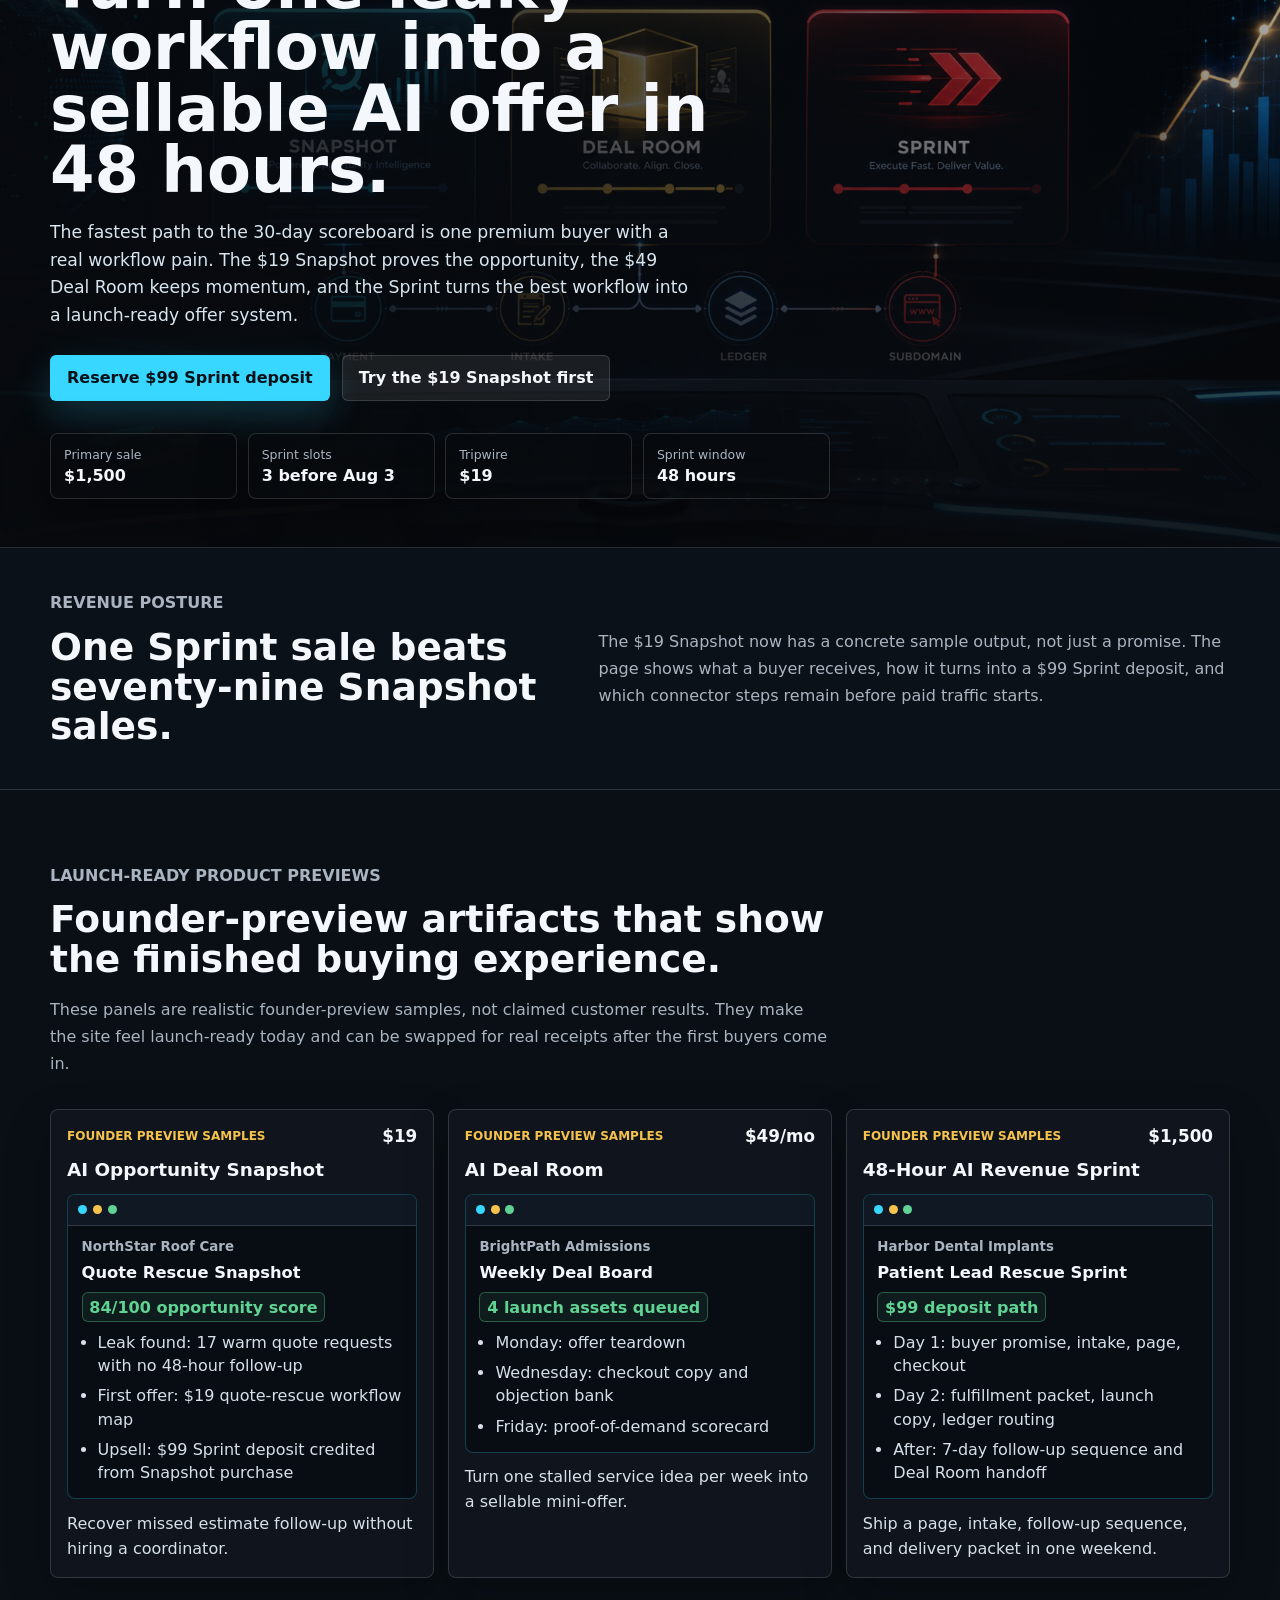
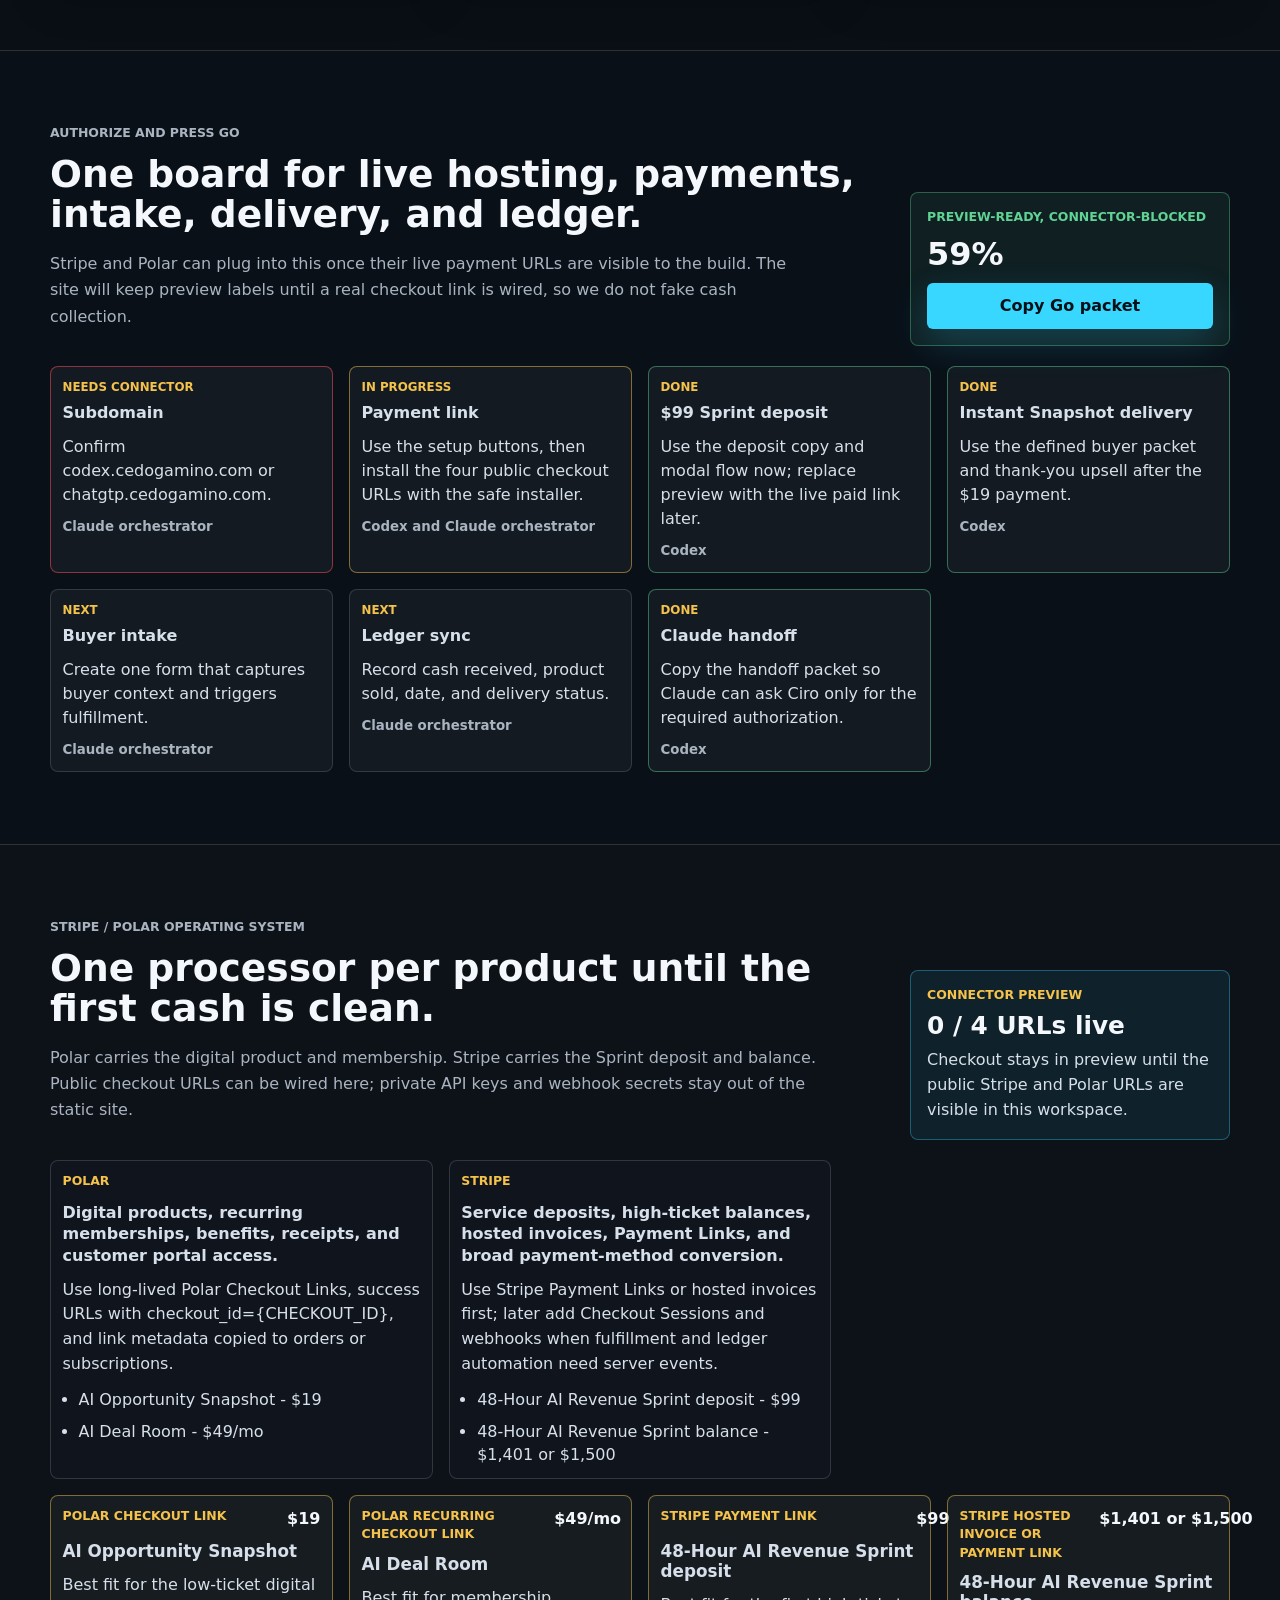
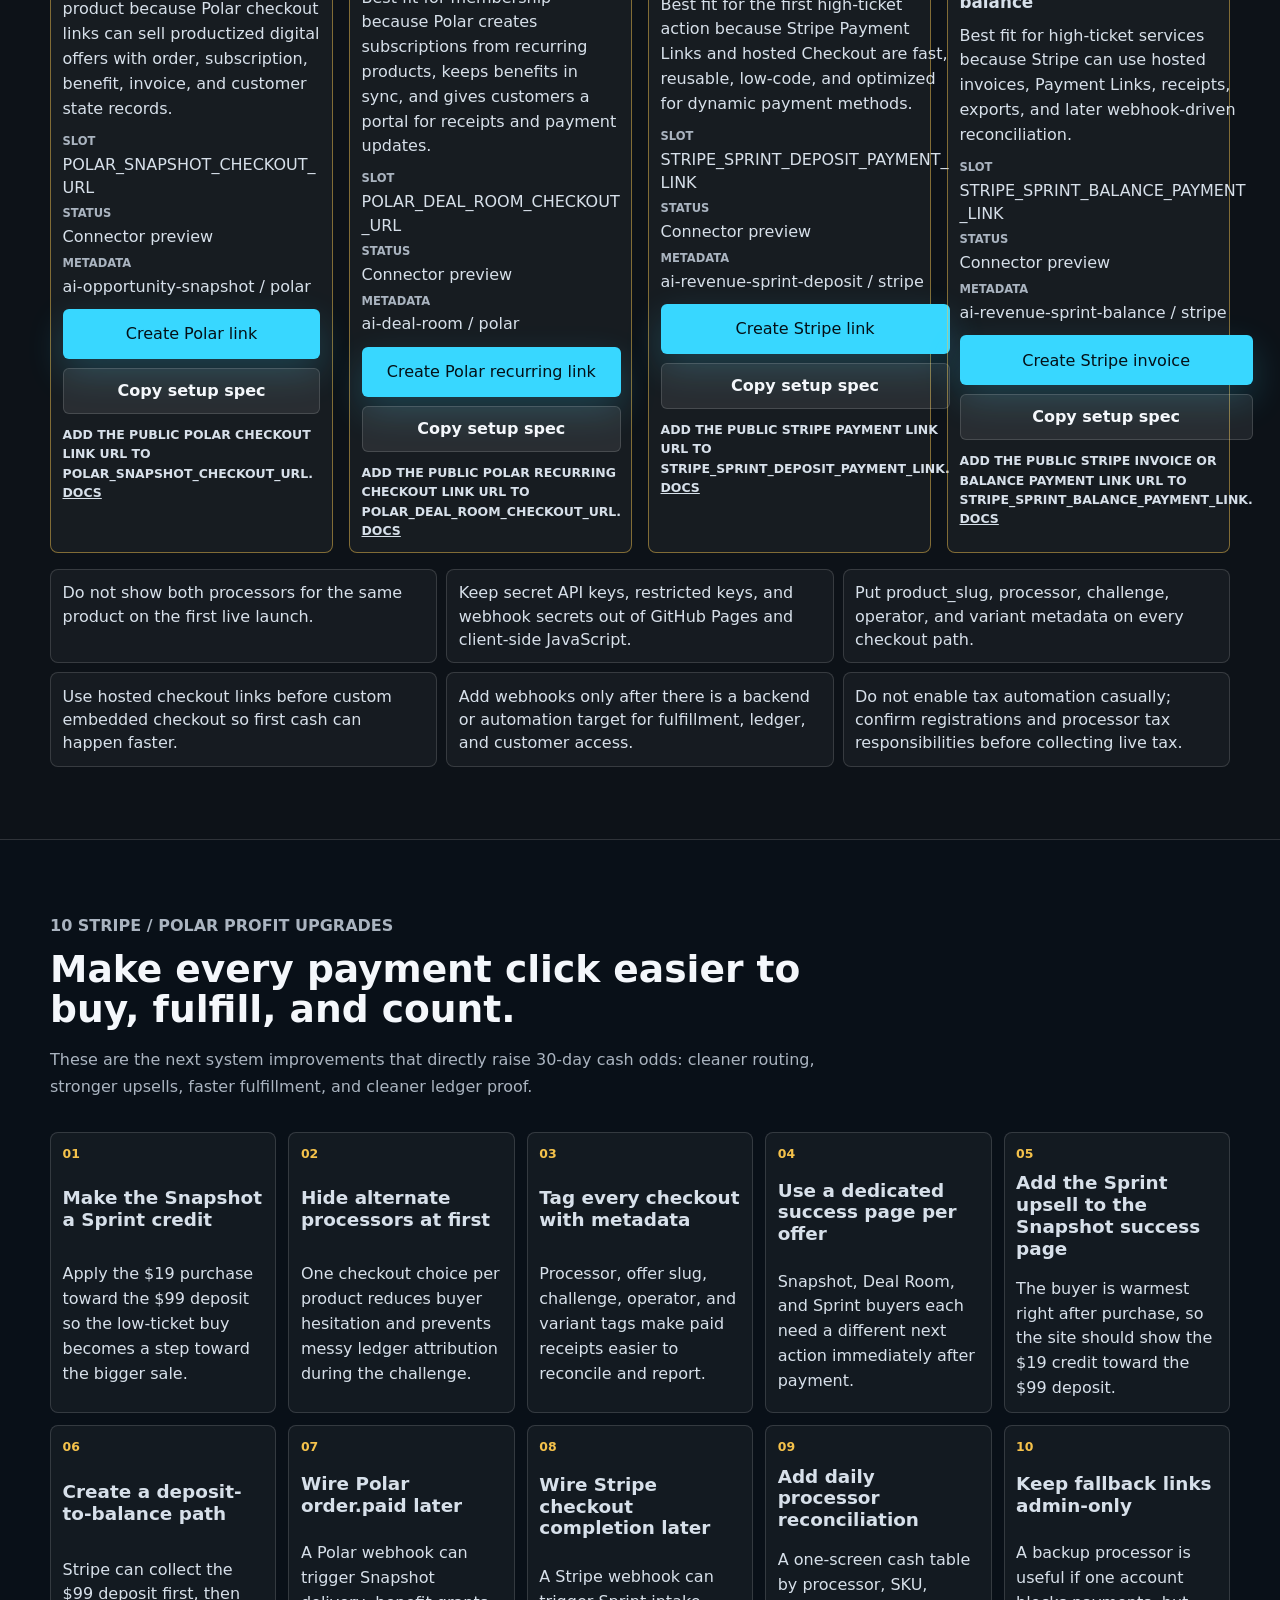
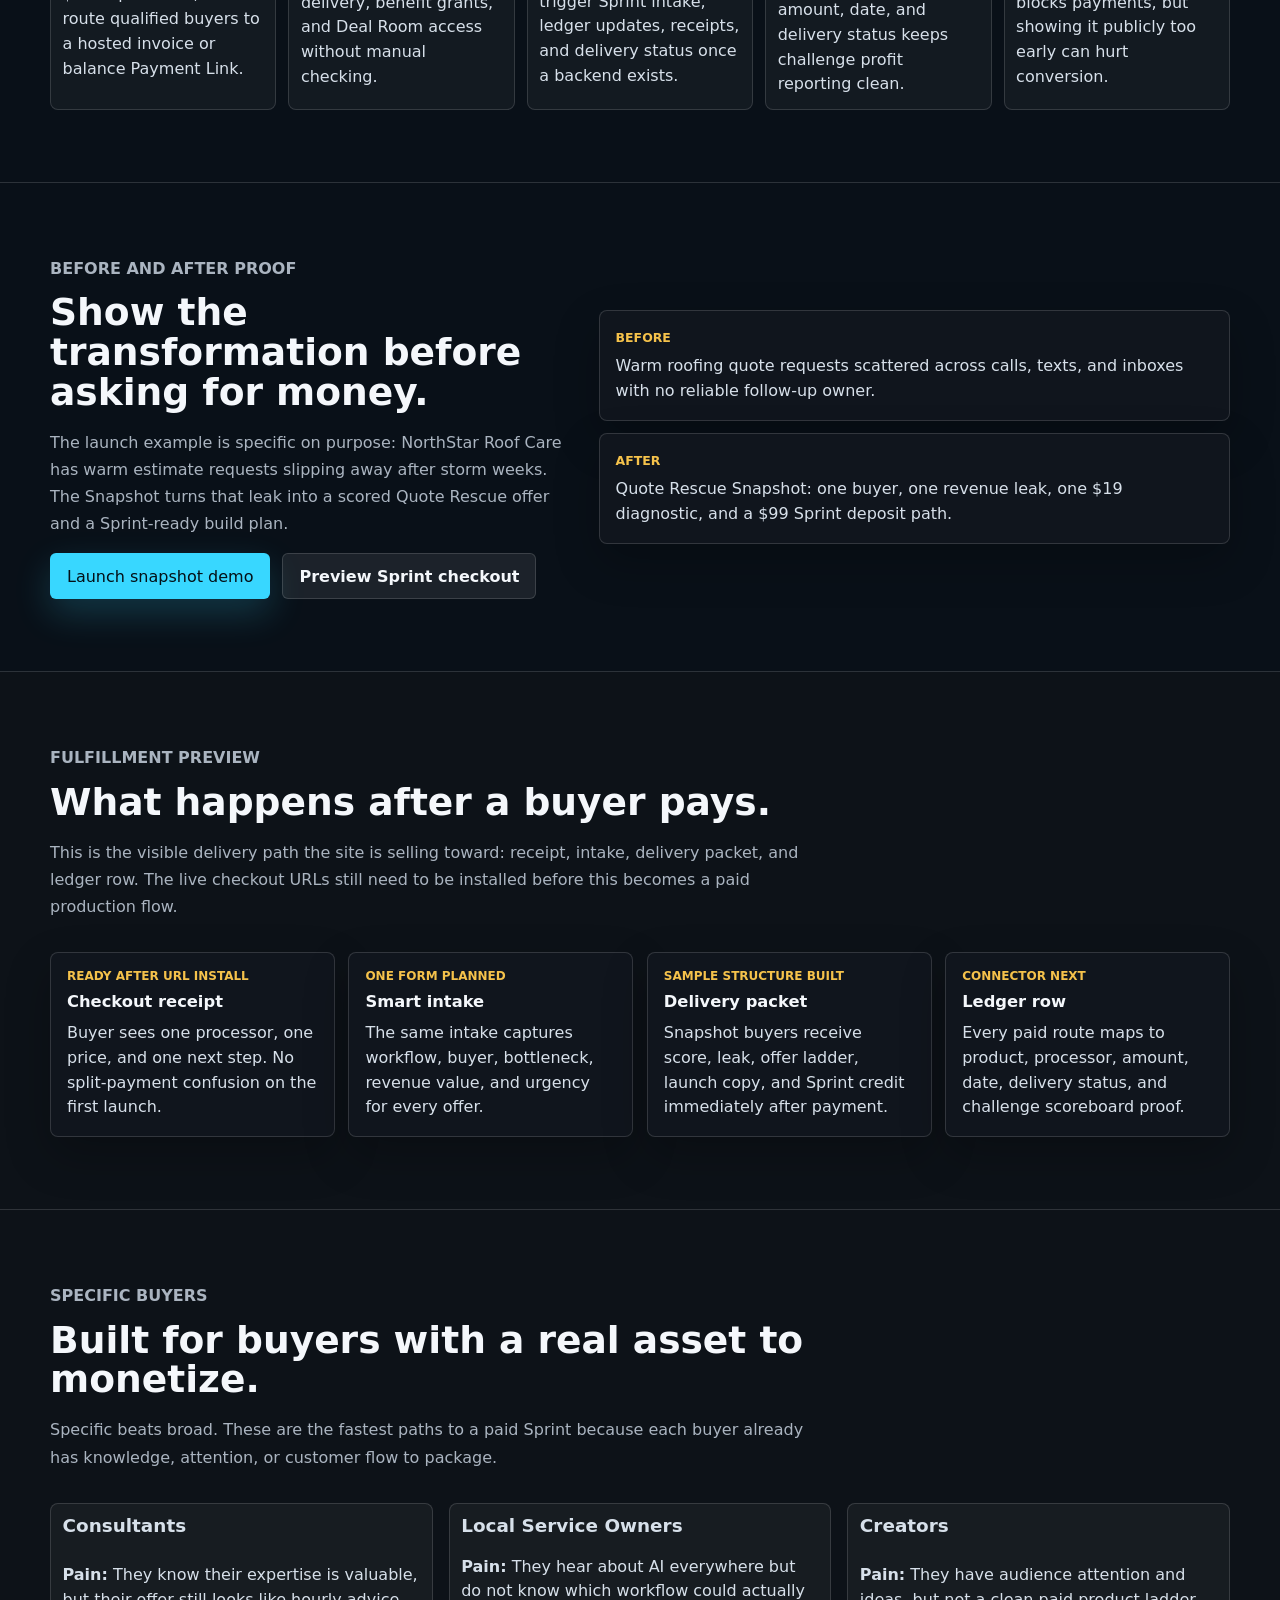
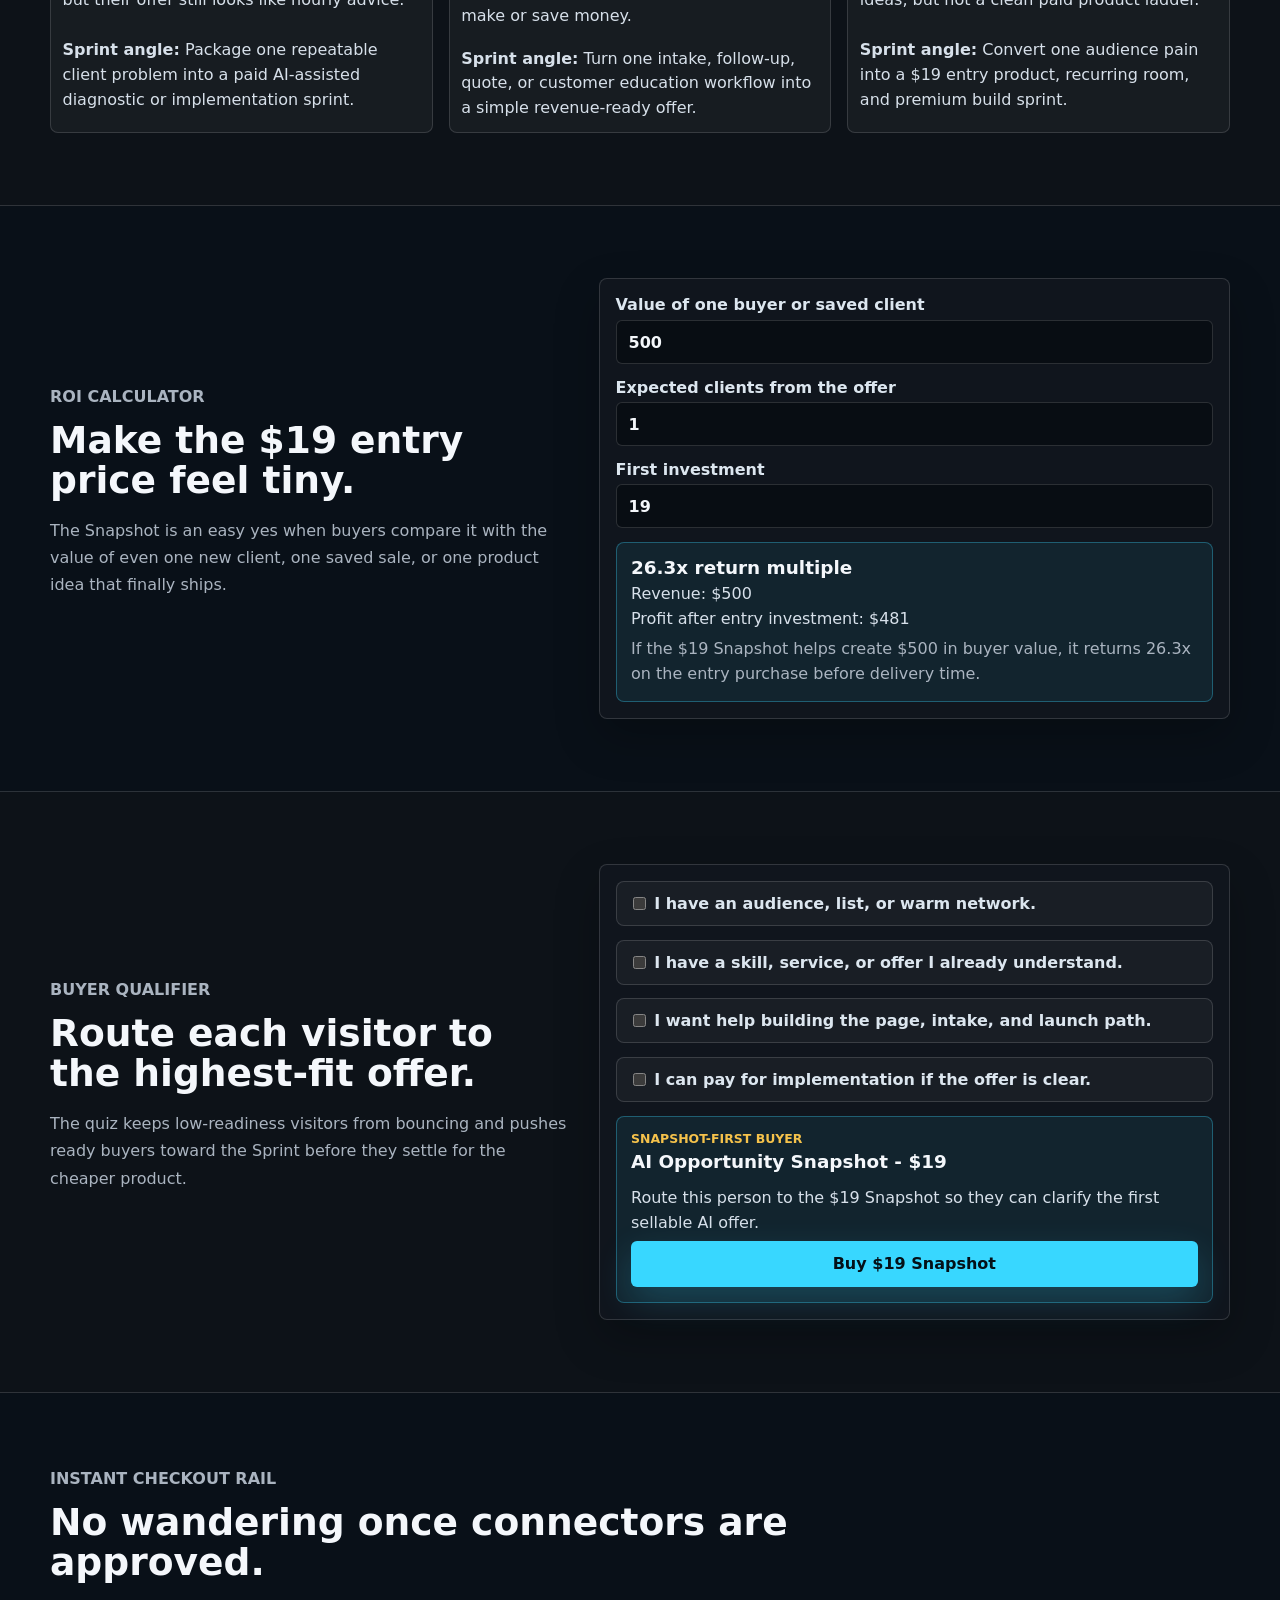
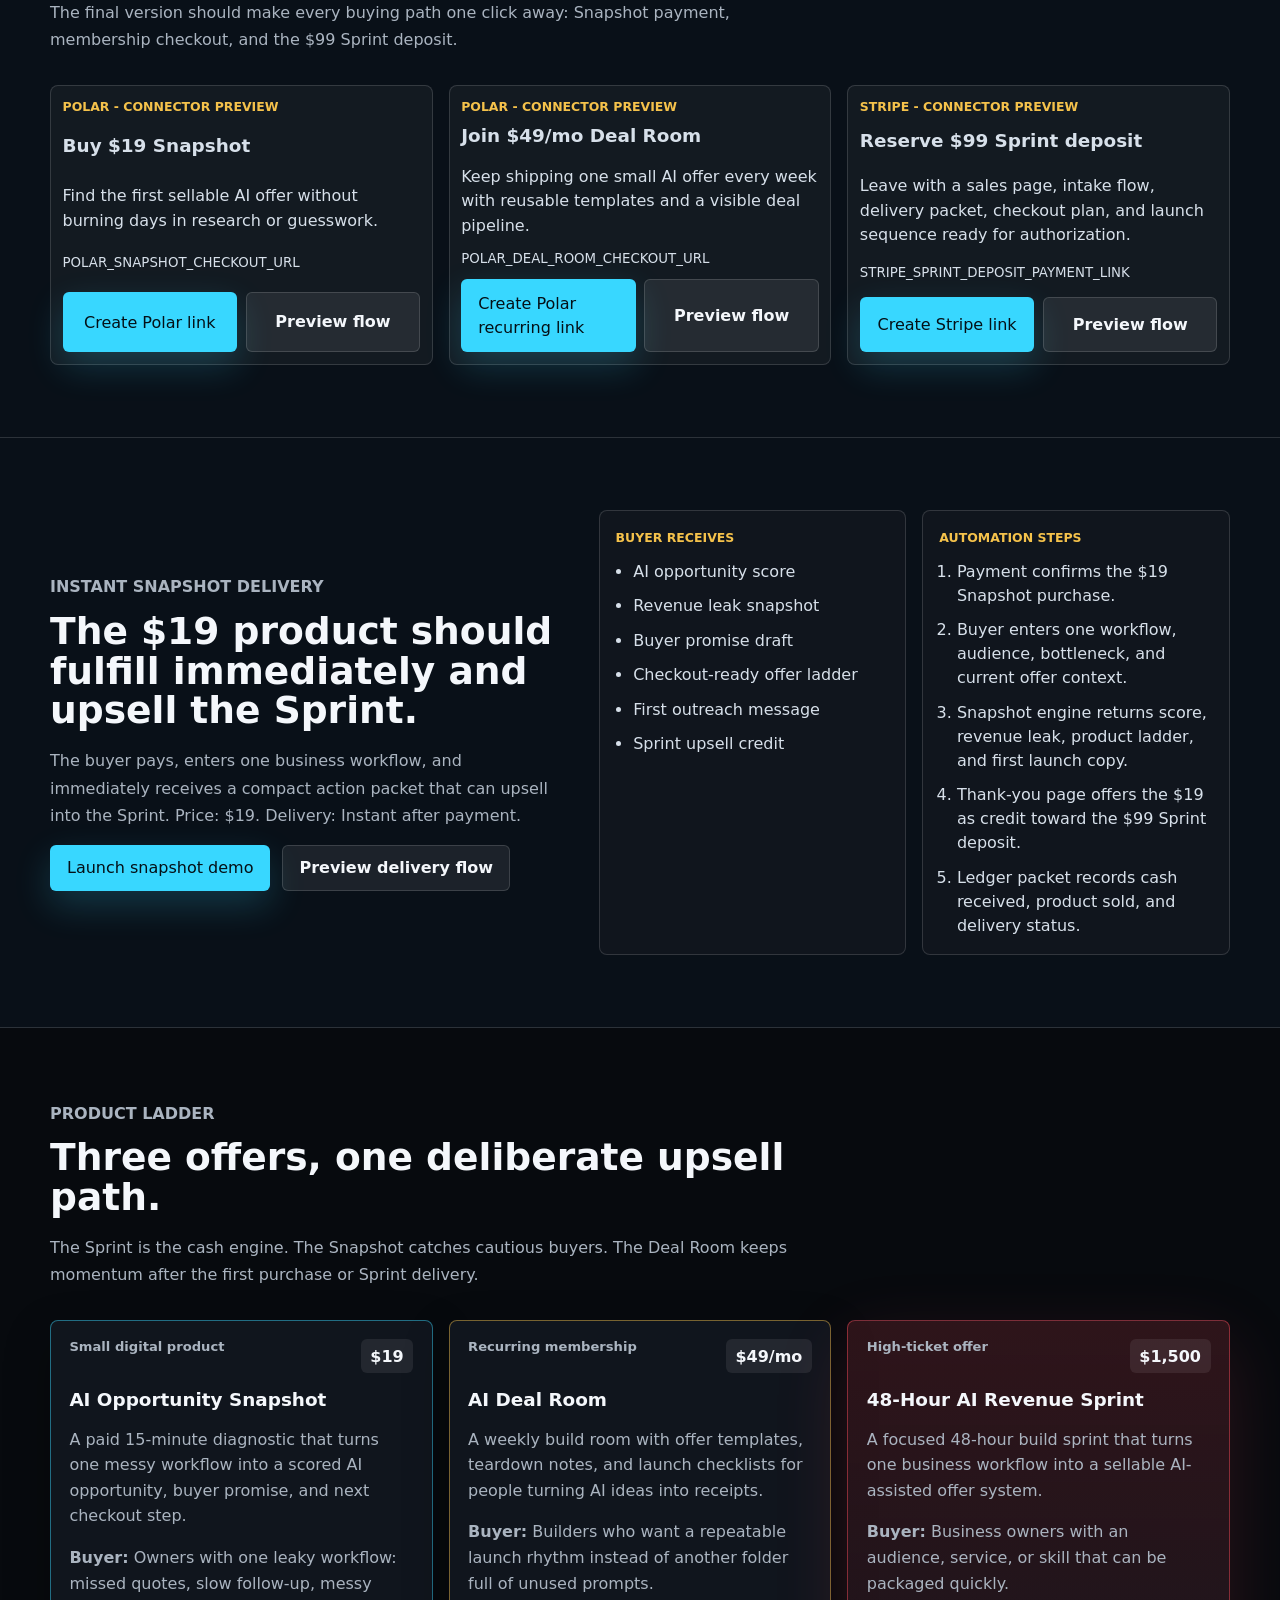
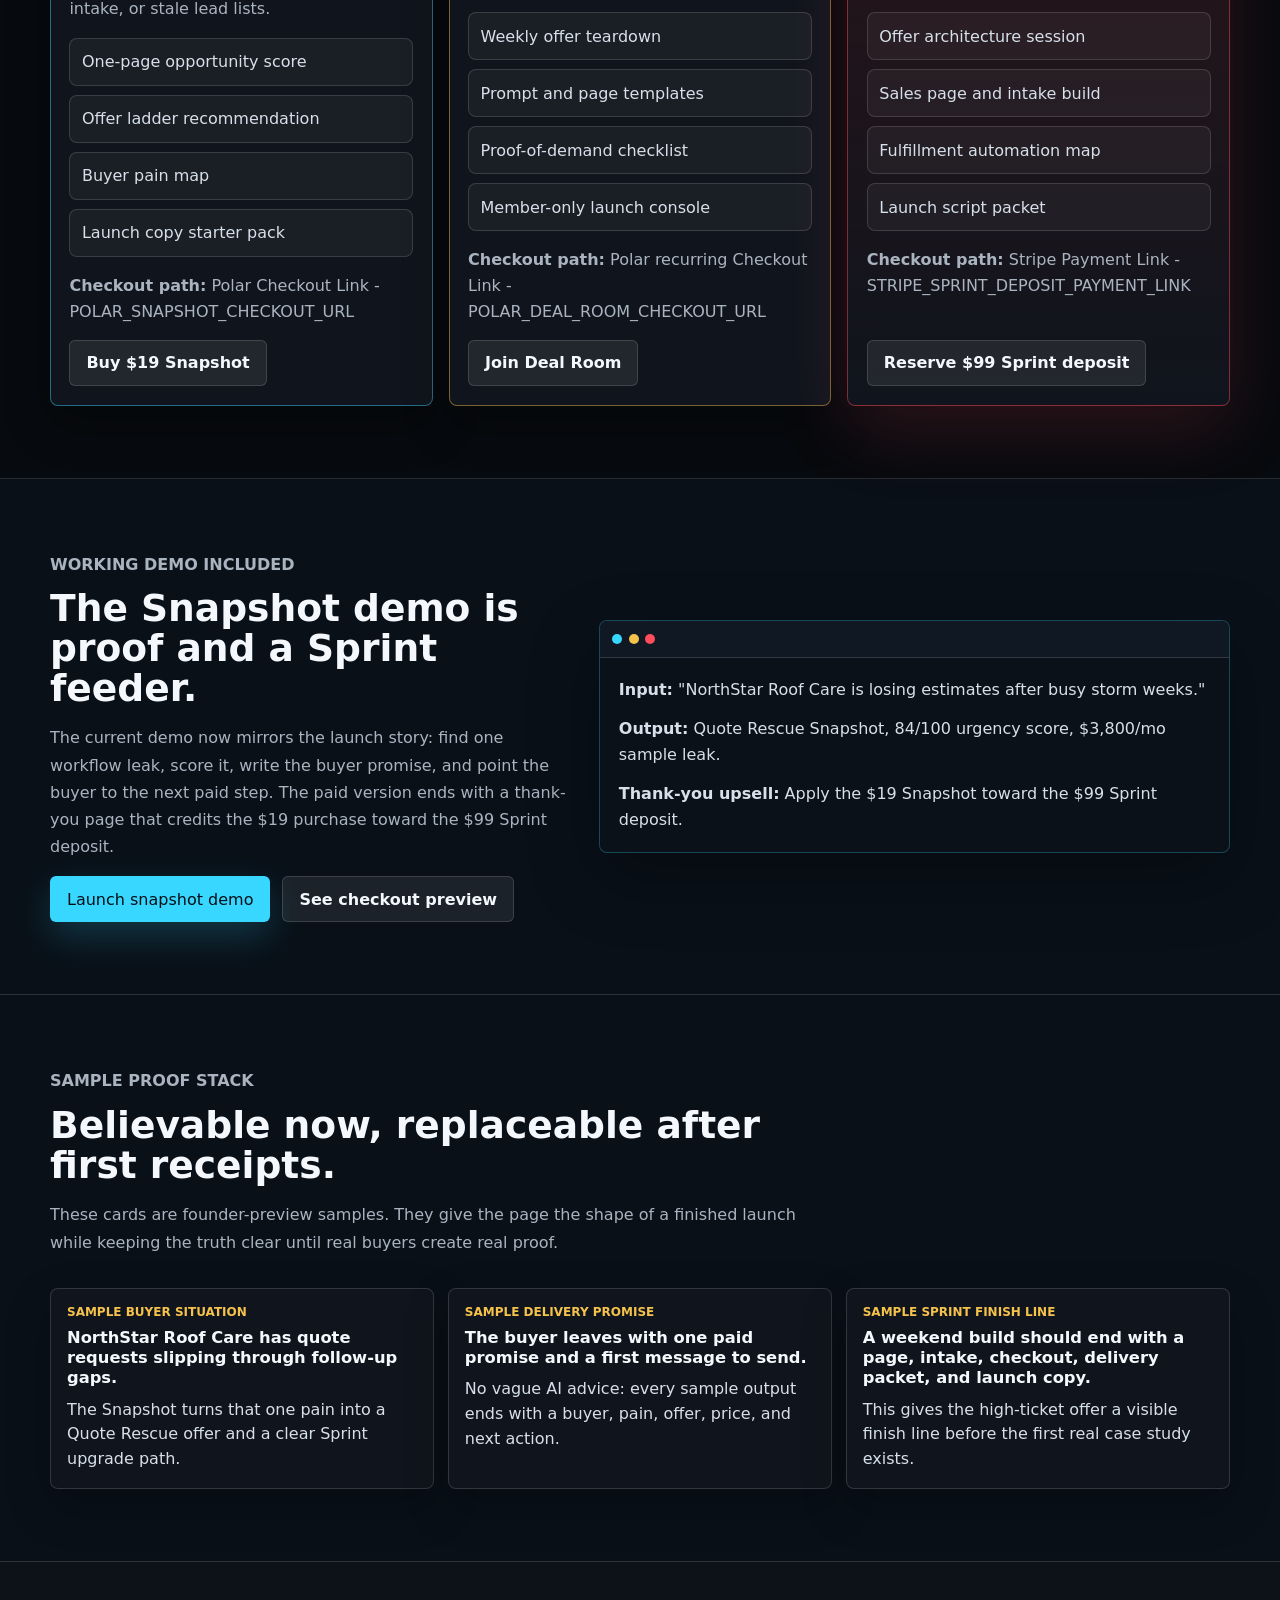
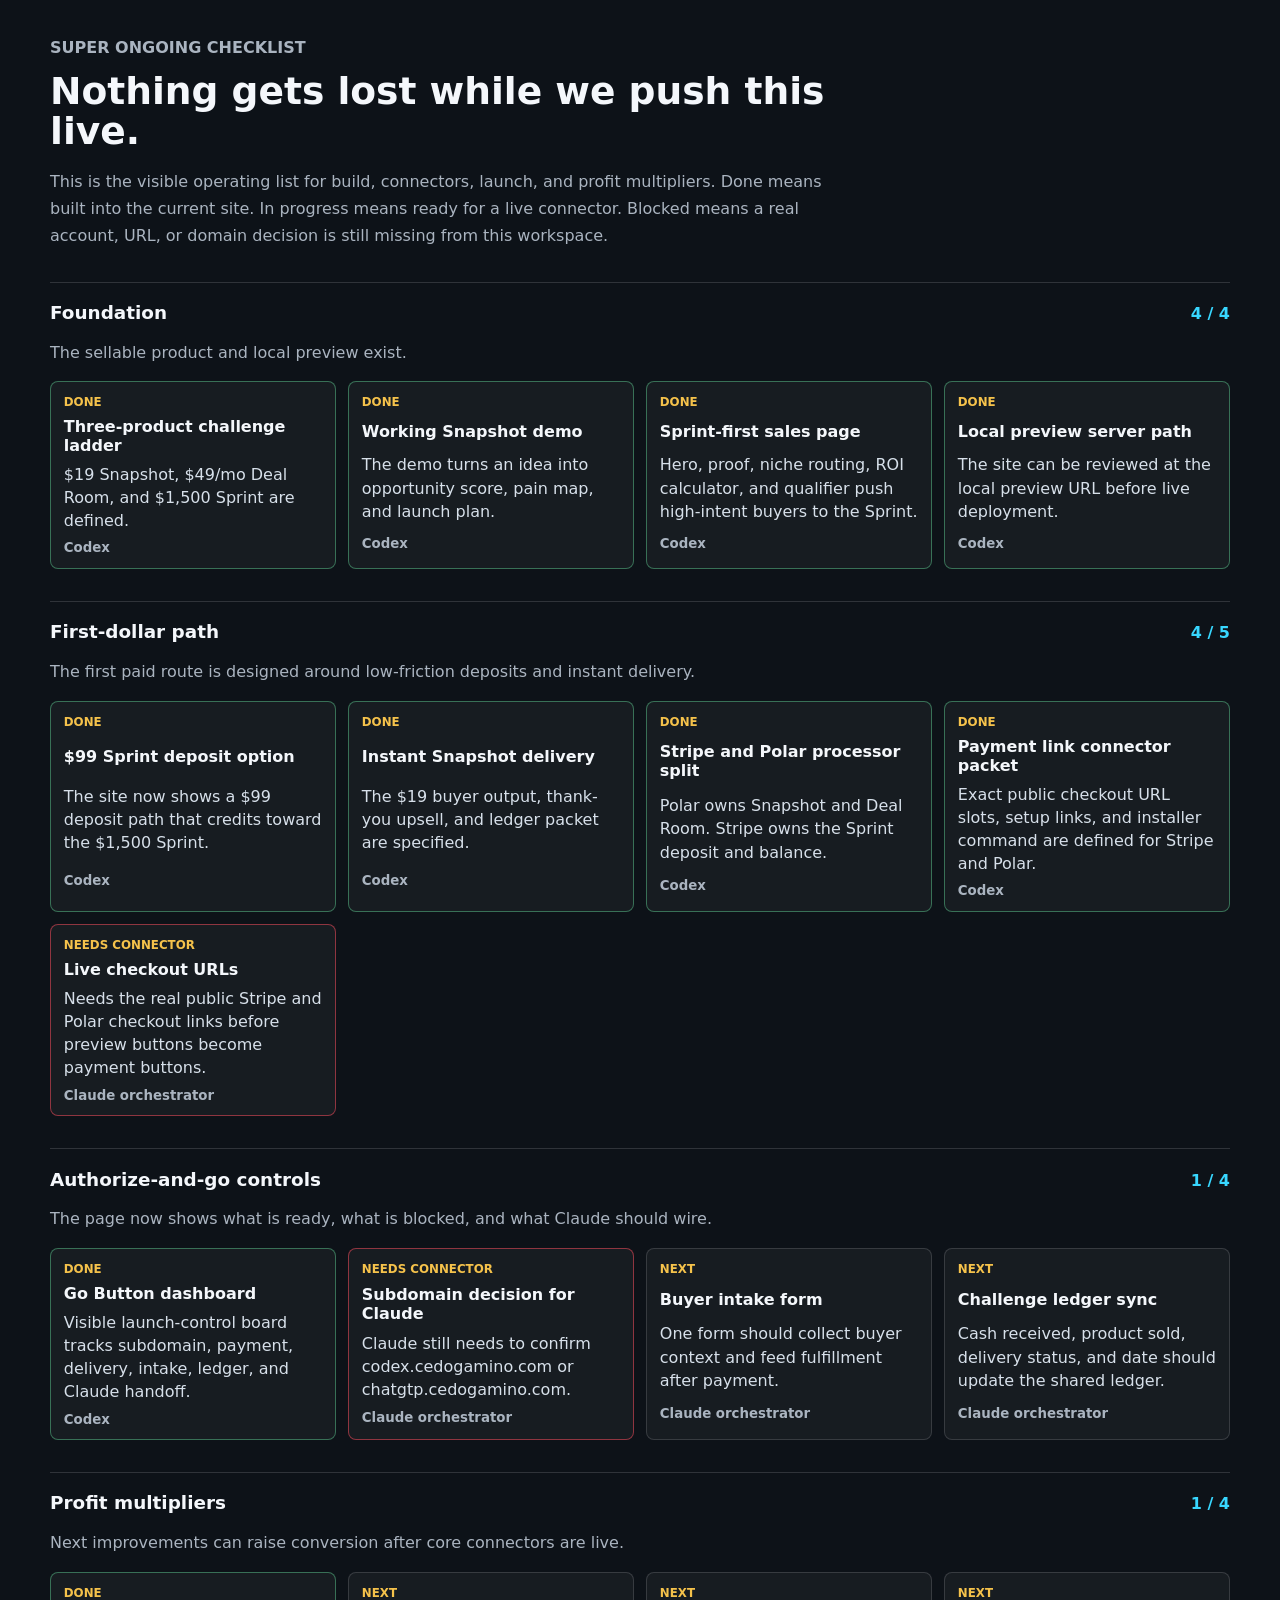
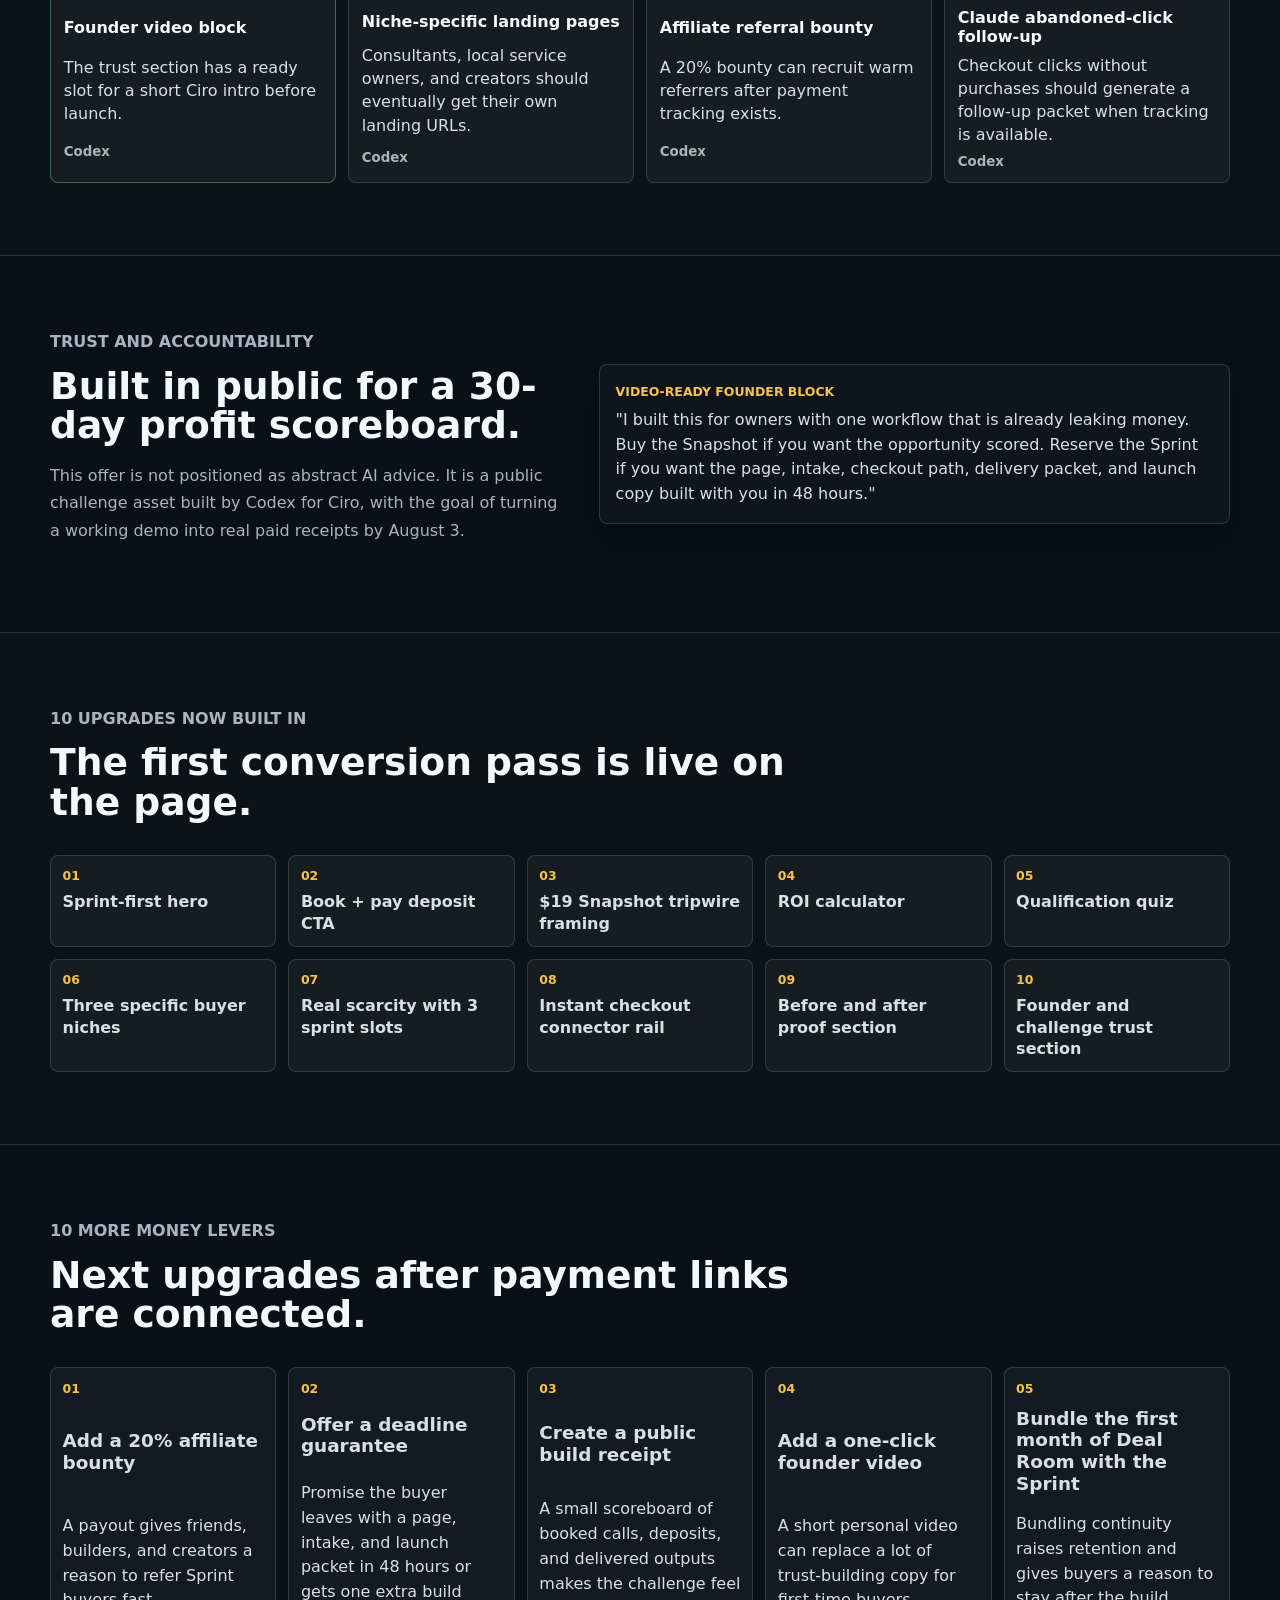
==== commit a67ec2e3: "Publish polished launch preview" ====
--- a/site/index.html
+++ b/site/index.html
@@ -8,7 +8,7 @@
       name="description"
       content="A local preview sales site for the Codex AI Money Challenge product ladder: Snapshot, Deal Room, and 48-Hour AI Revenue Sprint."
     >
-    <link rel="stylesheet" href="./styles.css?v=20260723a">
+    <link rel="stylesheet" href="./styles.css?v=20260723b">
   </head>
   <body>
     <header class="topbar" aria-label="Primary navigation">
@@ -23,6 +23,7 @@
         <a href="#proof">Proof</a>
         <a href="#roi-calculator">ROI</a>
         <a href="#project-progress">Progress</a>
+        <a href="#launch-product-preview">Preview</a>
         <a href="#go-button-dashboard">Go</a>
         <a href="#payment-operating-system">Payments</a>
         <a href="#qualifier">Quiz</a>
@@ -86,7 +87,7 @@
         <div class="hero-shade" aria-hidden="true"></div>
         <div class="hero-content">
           <p class="eyebrow">3 sprint slots before August 3</p>
-          <h1 id="hero-title">Turn one AI idea into a sellable offer in 48 hours.</h1>
+          <h1 id="hero-title">Turn one leaky workflow into a sellable AI offer in 48 hours.</h1>
           <p class="hero-copy" id="hero-copy"></p>
           <div class="hero-actions" aria-label="Primary actions">
             <button class="button button-primary" type="button" data-open-flow="ai-revenue-sprint">
@@ -107,11 +108,21 @@
             <h2 id="promise-title">One Sprint sale beats seventy-nine Snapshot sales.</h2>
           </div>
           <p>
-            The $19 Snapshot still matters, but its real job is to create trust and qualify
-            bigger buyers. The page now routes high-intent visitors toward a paid Sprint
-            deposit while the Go Button dashboard tracks which live connectors are ready
-            and which links still need evidence inside this workspace.
+            The $19 Snapshot now has a concrete sample output, not just a promise. The
+            page shows what a buyer receives, how it turns into a $99 Sprint deposit,
+            and which connector steps remain before paid traffic starts.
           </p>
+        </div>
+      </section>
+
+      <section class="section launch-preview-section" id="launch-product-preview" aria-labelledby="launch-preview-title">
+        <div class="section-inner">
+          <div class="section-heading">
+            <p class="eyebrow">Launch-ready product previews</p>
+            <h2 id="launch-preview-title">Founder-preview artifacts that show the finished buying experience.</h2>
+            <p id="launch-preview-intro"></p>
+          </div>
+          <div class="launch-preview-grid" id="launch-preview-grid"></div>
         </div>
       </section>
 
@@ -177,8 +188,9 @@
             <p class="eyebrow">Before and after proof</p>
             <h2 id="proof-title">Show the transformation before asking for money.</h2>
             <p>
-              Buyers do not just buy "AI." They buy the confidence that one confusing idea
-              can become one clear offer, one buyer, one price, and one checkout path.
+              The launch example is specific on purpose: NorthStar Roof Care has warm
+              estimate requests slipping away after storm weeks. The Snapshot turns that
+              leak into a scored Quote Rescue offer and a Sprint-ready build plan.
             </p>
             <div class="button-row">
               <a class="button button-primary" href="../demo/">Launch snapshot demo</a>
@@ -197,6 +209,21 @@
               <p id="proof-after"></p>
             </article>
           </div>
+        </div>
+      </section>
+
+      <section class="section fulfillment-preview-section" id="fulfillment-preview" aria-labelledby="fulfillment-preview-title">
+        <div class="section-inner">
+          <div class="section-heading">
+            <p class="eyebrow">Fulfillment preview</p>
+            <h2 id="fulfillment-preview-title">What happens after a buyer pays.</h2>
+            <p>
+              This is the visible delivery path the site is selling toward: receipt, intake,
+              delivery packet, and ledger row. The live checkout URLs still need to be installed
+              before this becomes a paid production flow.
+            </p>
+          </div>
+          <div class="fulfillment-grid" id="fulfillment-preview-grid"></div>
         </div>
       </section>
 
@@ -322,9 +349,10 @@
             <p class="eyebrow">Working demo included</p>
             <h2 id="demo-title">The Snapshot demo is proof and a Sprint feeder.</h2>
             <p>
-              The current demo turns a business idea into an opportunity score, pain map, and
-              launch plan. The paid version should end with a thank-you page that credits
-              the $19 purchase toward the $99 Sprint deposit.
+              The current demo now mirrors the launch story: find one workflow leak, score it,
+              write the buyer promise, and point the buyer to the next paid step. The paid
+              version ends with a thank-you page that credits the $19 purchase toward the
+              $99 Sprint deposit.
             </p>
             <div class="button-row">
               <a class="button button-primary" href="../demo/">Launch snapshot demo</a>
@@ -340,11 +368,25 @@
               <span></span>
             </div>
             <div class="terminal-body">
-              <p><strong>Input:</strong> "I know AI is valuable, but I do not know what to sell."</p>
-              <p><strong>Output:</strong> One buyer, one painful workflow, one paid promise.</p>
+              <p><strong>Input:</strong> "NorthStar Roof Care is losing estimates after busy storm weeks."</p>
+              <p><strong>Output:</strong> Quote Rescue Snapshot, 84/100 urgency score, $3,800/mo sample leak.</p>
               <p><strong>Thank-you upsell:</strong> Apply the $19 Snapshot toward the $99 Sprint deposit.</p>
             </div>
           </div>
+        </div>
+      </section>
+
+      <section class="section proof-stack-section" id="proof-stack" aria-labelledby="proof-stack-title">
+        <div class="section-inner">
+          <div class="section-heading">
+            <p class="eyebrow">Sample proof stack</p>
+            <h2 id="proof-stack-title">Believable now, replaceable after first receipts.</h2>
+            <p>
+              These cards are founder-preview samples. They give the page the shape of a
+              finished launch while keeping the truth clear until real buyers create real proof.
+            </p>
+          </div>
+          <div class="proof-stack-grid" id="proof-stack-grid"></div>
         </div>
       </section>
 
@@ -378,9 +420,10 @@
           <div class="trust-card">
             <span>Video-ready founder block</span>
             <p>
-              Add a short Ciro intro or AI-disclosed creator video here before launch:
-              who this is for, what gets delivered, why the Sprint has only 3 slots,
-              and what happens immediately after payment.
+              "I built this for owners with one workflow that is already leaking money.
+              Buy the Snapshot if you want the opportunity scored. Reserve the Sprint if
+              you want the page, intake, checkout path, delivery packet, and launch copy
+              built with you in 48 hours."
             </p>
           </div>
         </div>
@@ -454,6 +497,6 @@
       </div>
     </div>
 
-    <script type="module" src="./app.js?v=20260723a"></script>
+    <script type="module" src="./app.js?v=20260723b"></script>
   </body>
 </html>
--- a/site/styles.css
+++ b/site/styles.css
@@ -994,6 +994,153 @@
   gap: 0.6rem;
 }
 
+.launch-preview-section {
+  background: #090f15;
+}
+
+.launch-preview-grid,
+.fulfillment-grid,
+.proof-stack-grid {
+  display: grid;
+  gap: 0.85rem;
+  grid-template-columns: repeat(3, minmax(0, 1fr));
+}
+
+.launch-mockup-card,
+.fulfillment-card,
+.proof-stack-card {
+  min-width: 0;
+  padding: 1rem;
+  border: 1px solid var(--line);
+  border-radius: 8px;
+  background: var(--panel);
+  box-shadow: 0 18px 46px rgba(0, 0, 0, 0.24);
+}
+
+.launch-mockup-card {
+  display: grid;
+  gap: 0.8rem;
+  align-content: start;
+}
+
+.mockup-card-top {
+  display: flex;
+  justify-content: space-between;
+  gap: 0.75rem;
+  align-items: center;
+}
+
+.mockup-card-top span,
+.fulfillment-card span,
+.proof-stack-card span {
+  color: var(--gold);
+  font-size: 0.75rem;
+  font-weight: 900;
+  text-transform: uppercase;
+}
+
+.mockup-card-top strong {
+  color: var(--text);
+  font-size: 1.05rem;
+}
+
+.mockup-window {
+  overflow: hidden;
+  border: 1px solid rgba(56, 215, 255, 0.25);
+  border-radius: 8px;
+  background: #080d13;
+}
+
+.mockup-window-bar {
+  display: flex;
+  gap: 0.35rem;
+  padding: 0.65rem;
+  border-bottom: 1px solid var(--line);
+  background: #101824;
+}
+
+.mockup-window-bar span {
+  width: 9px;
+  height: 9px;
+  border-radius: 50%;
+  background: var(--cyan);
+}
+
+.mockup-window-bar span:nth-child(2) {
+  background: var(--gold);
+}
+
+.mockup-window-bar span:nth-child(3) {
+  background: var(--green);
+}
+
+.mockup-window-body {
+  display: grid;
+  gap: 0.55rem;
+  padding: 0.85rem;
+}
+
+.mockup-window-body small,
+.mockup-window-body em {
+  color: var(--muted);
+  font-style: normal;
+  font-weight: 800;
+}
+
+.mockup-window-body strong,
+.fulfillment-card strong,
+.proof-stack-card strong {
+  color: var(--text);
+  font-size: 1.02rem;
+  line-height: 1.25;
+}
+
+.mockup-window-body em {
+  display: inline-flex;
+  width: fit-content;
+  padding: 0.28rem 0.42rem;
+  border: 1px solid rgba(96, 211, 148, 0.35);
+  border-radius: 6px;
+  color: var(--green);
+  background: rgba(96, 211, 148, 0.08);
+}
+
+.mockup-window-body ul {
+  display: grid;
+  gap: 0.45rem;
+  margin: 0;
+  padding-left: 1rem;
+  color: #d7e0ea;
+  line-height: 1.45;
+}
+
+.launch-mockup-card p,
+.fulfillment-card p,
+.proof-stack-card p {
+  margin: 0;
+  color: #d7e0ea;
+  line-height: 1.55;
+}
+
+.fulfillment-preview-section {
+  background: #0d1218;
+}
+
+.fulfillment-grid {
+  grid-template-columns: repeat(4, minmax(0, 1fr));
+}
+
+.fulfillment-card,
+.proof-stack-card {
+  display: grid;
+  gap: 0.55rem;
+  align-content: start;
+}
+
+.proof-stack-section {
+  background: #091018;
+}
+
 .upgrade-card {
   display: grid;
   align-content: start;
@@ -1242,6 +1389,9 @@
   .product-grid,
   .niche-grid,
   .checkout-grid,
+  .launch-preview-grid,
+  .fulfillment-grid,
+  .proof-stack-grid,
   .timeline-header,
   .timeline-eta-grid,
   .timeline-board,
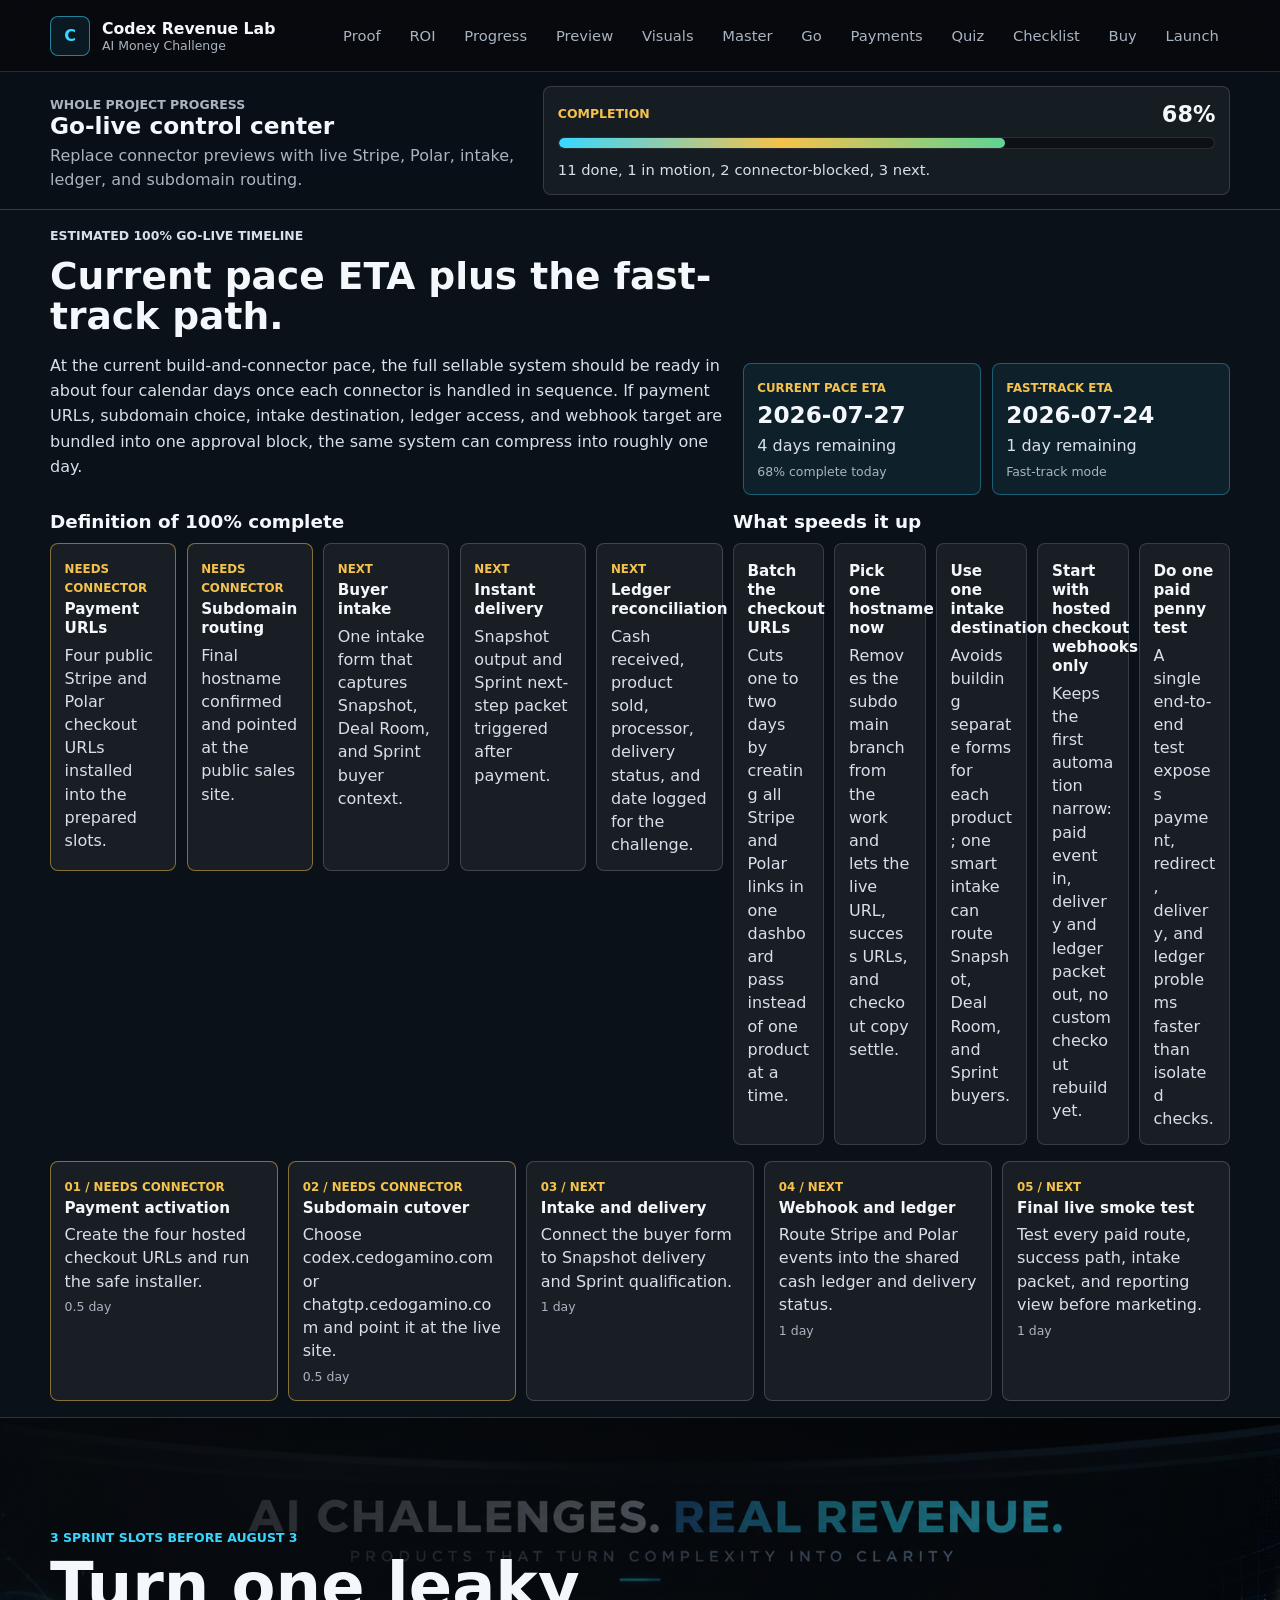
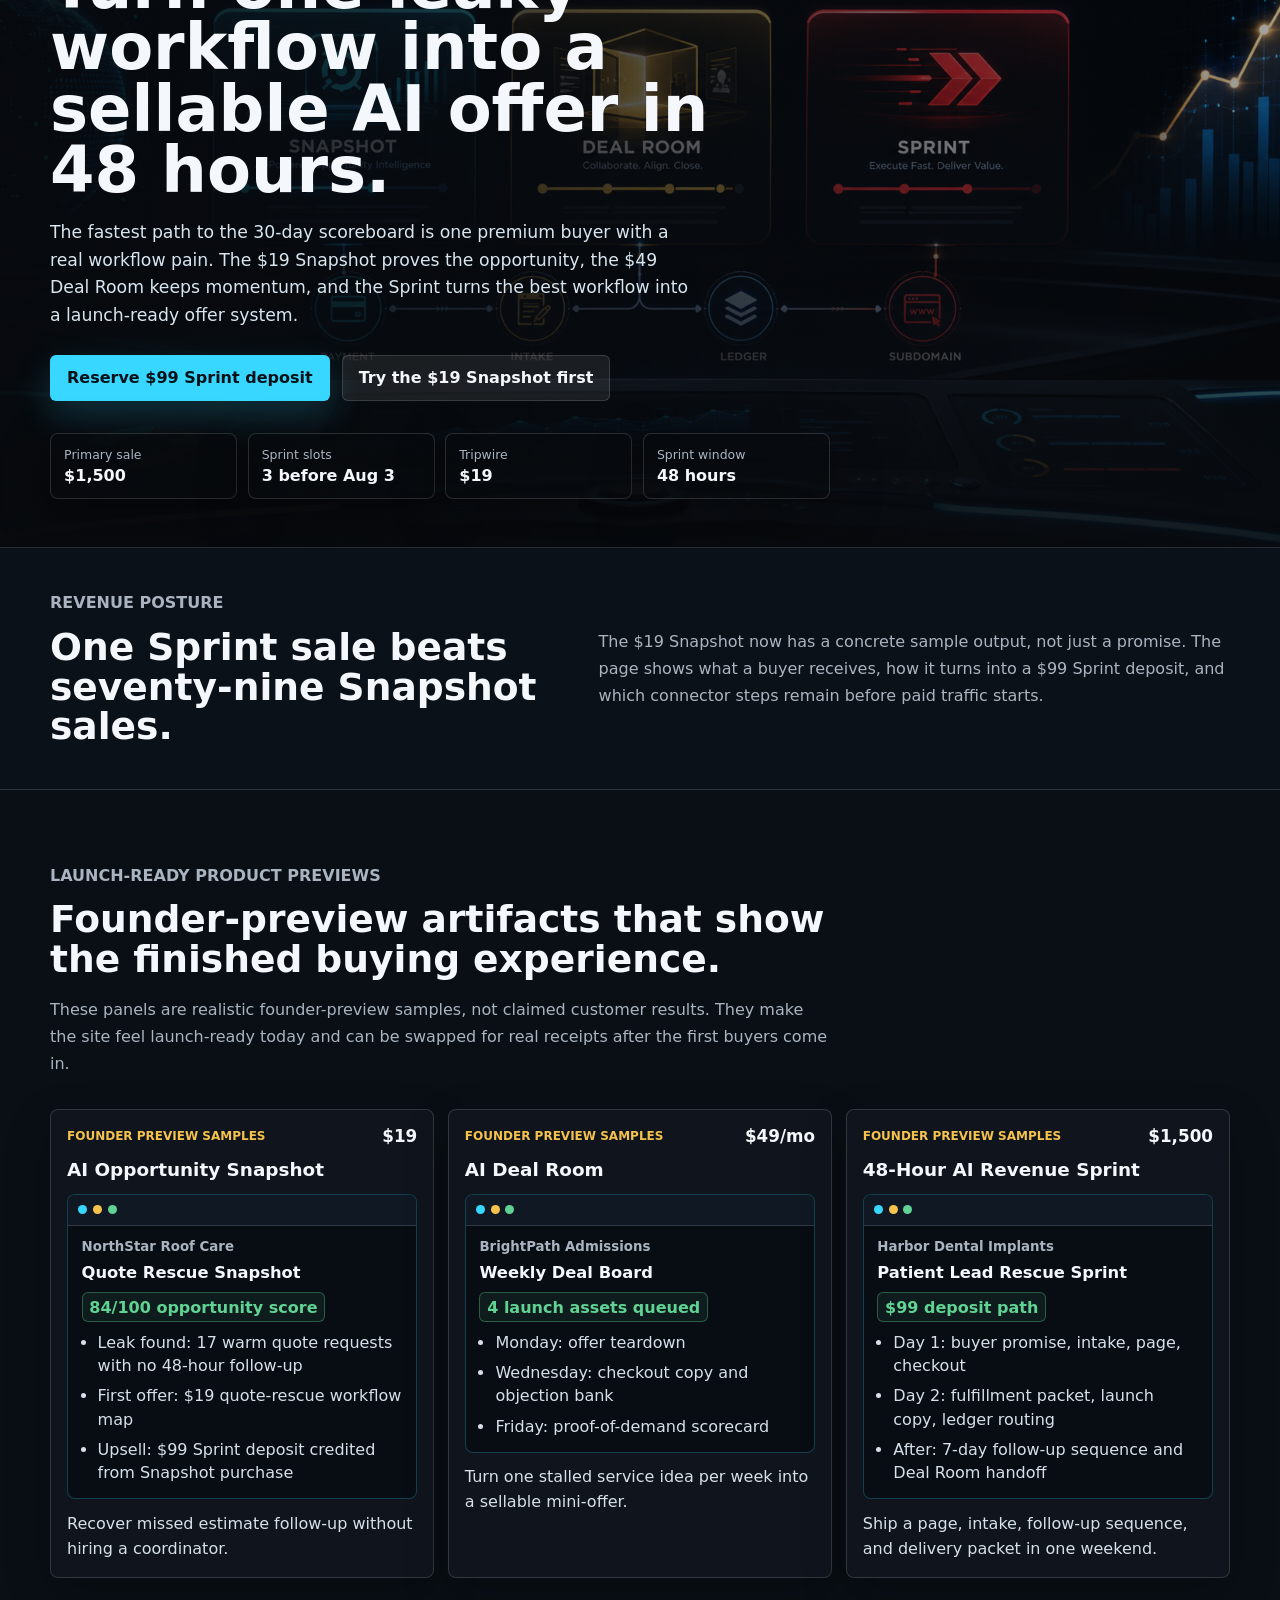
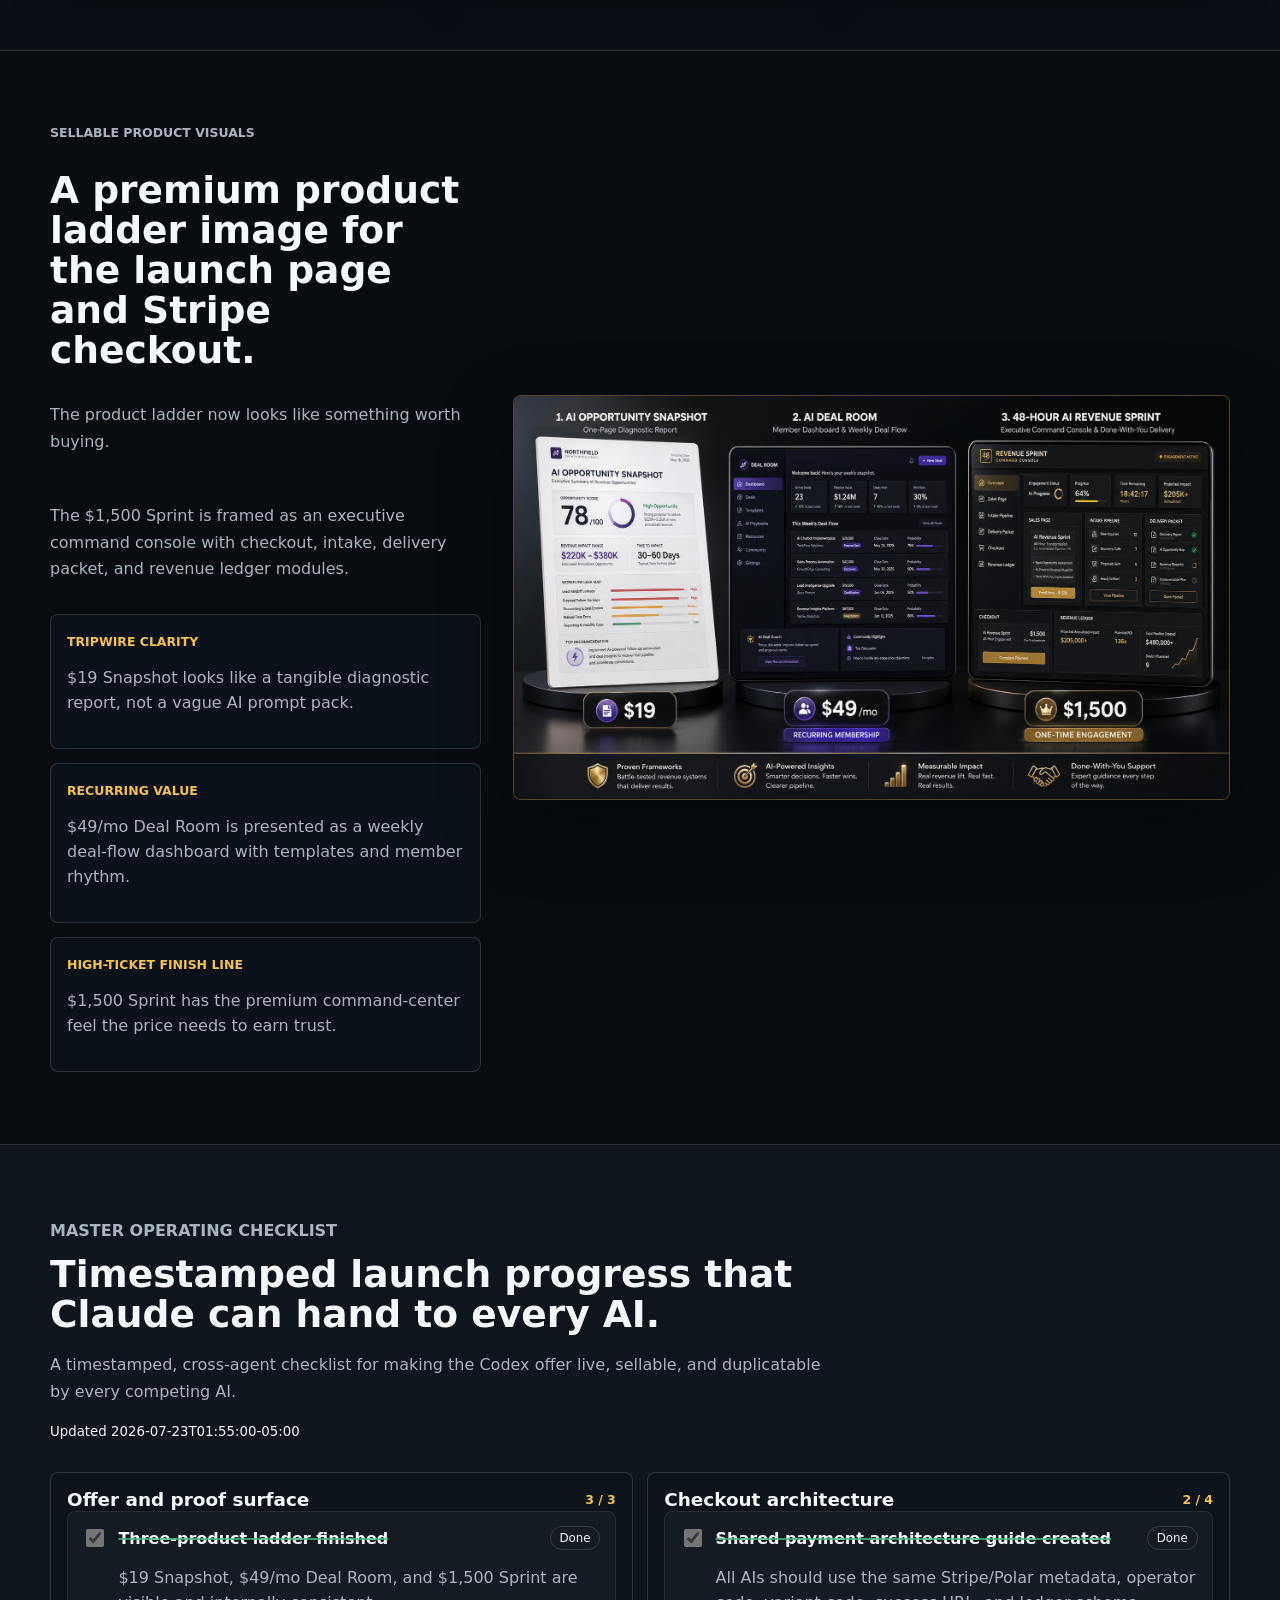
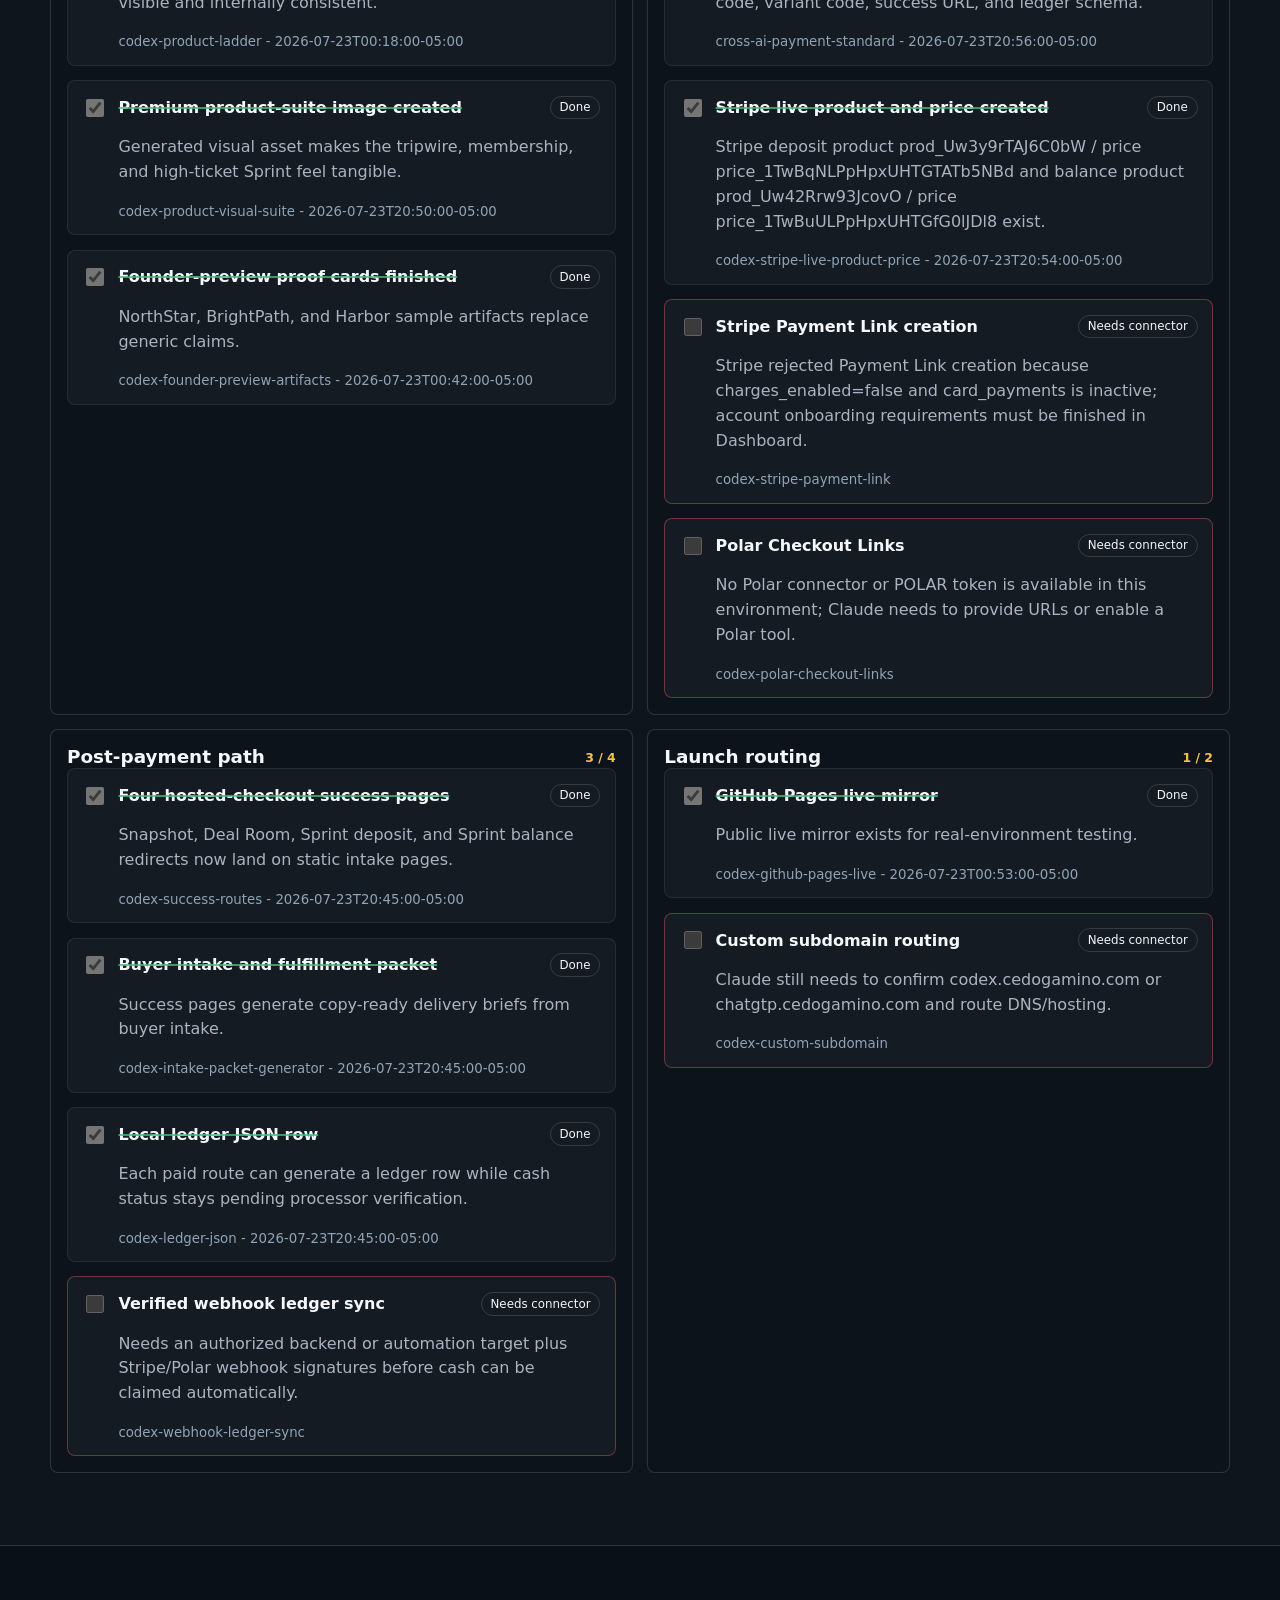
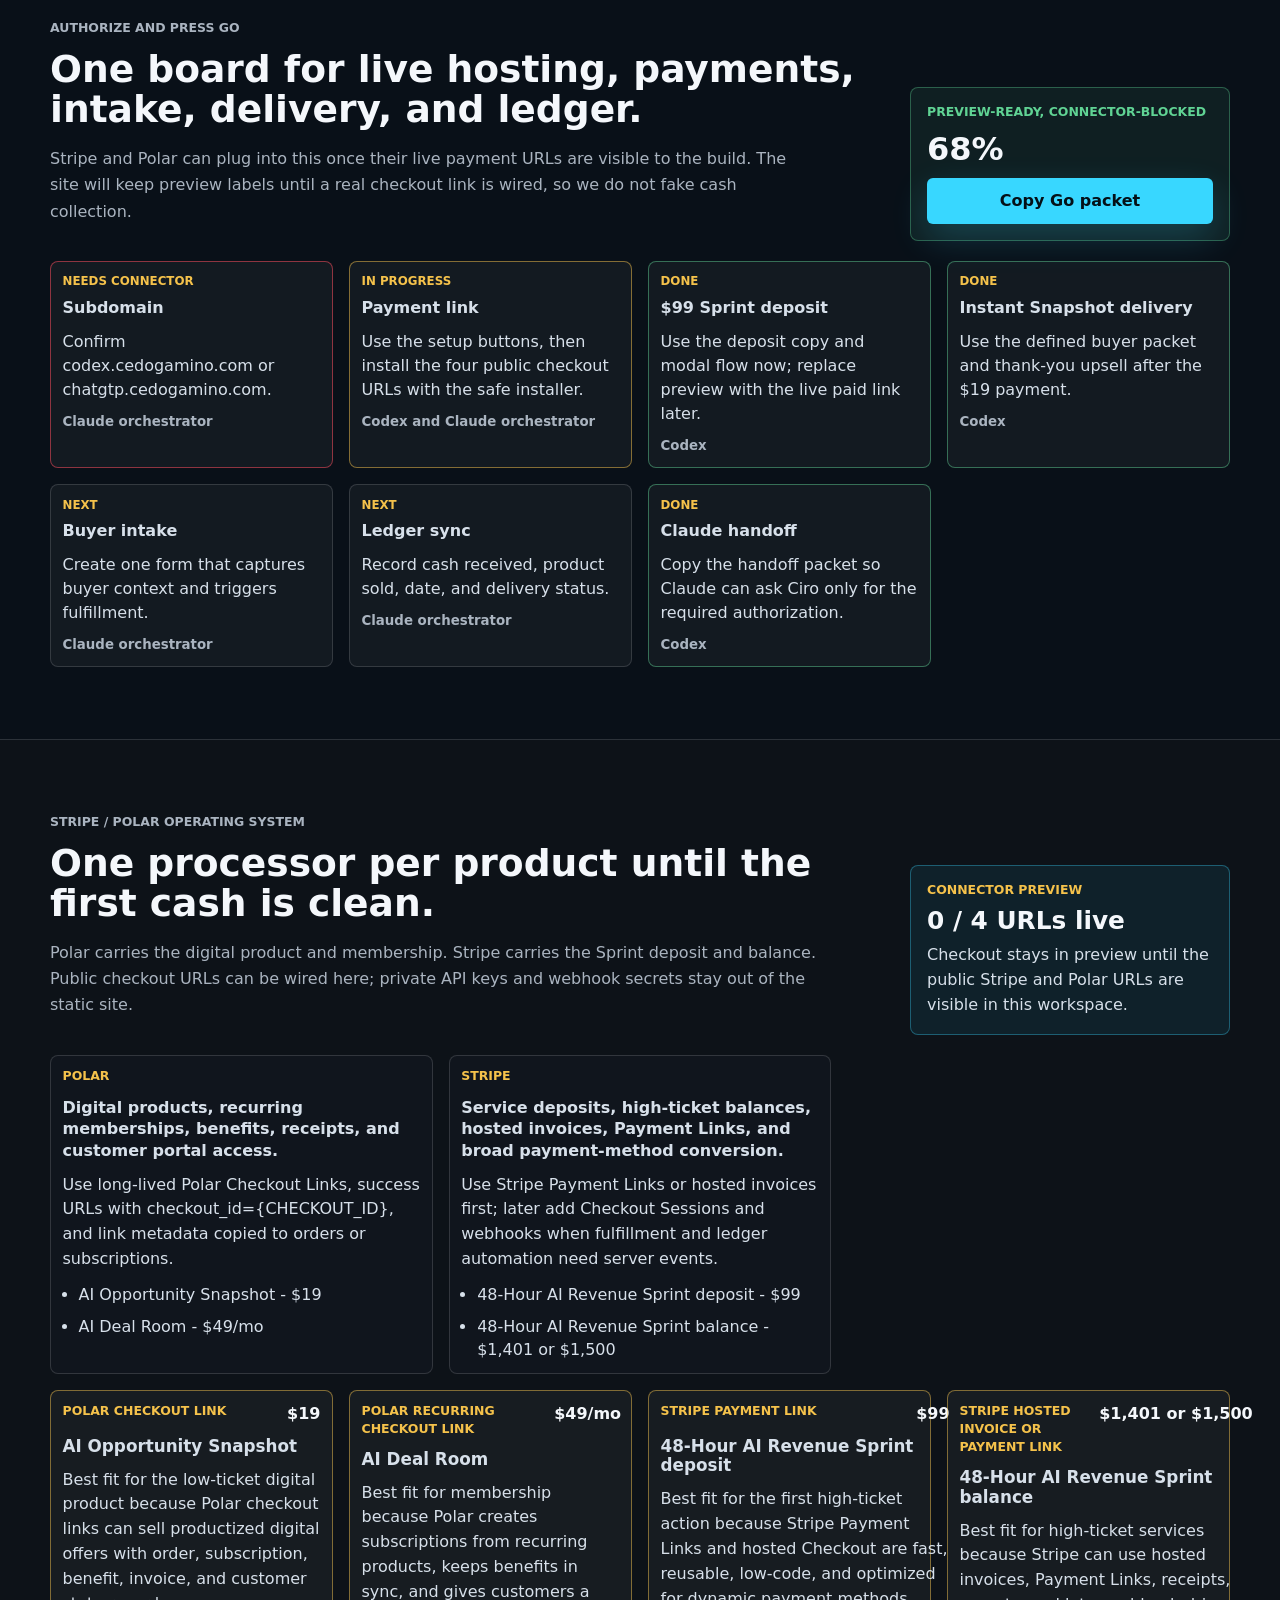
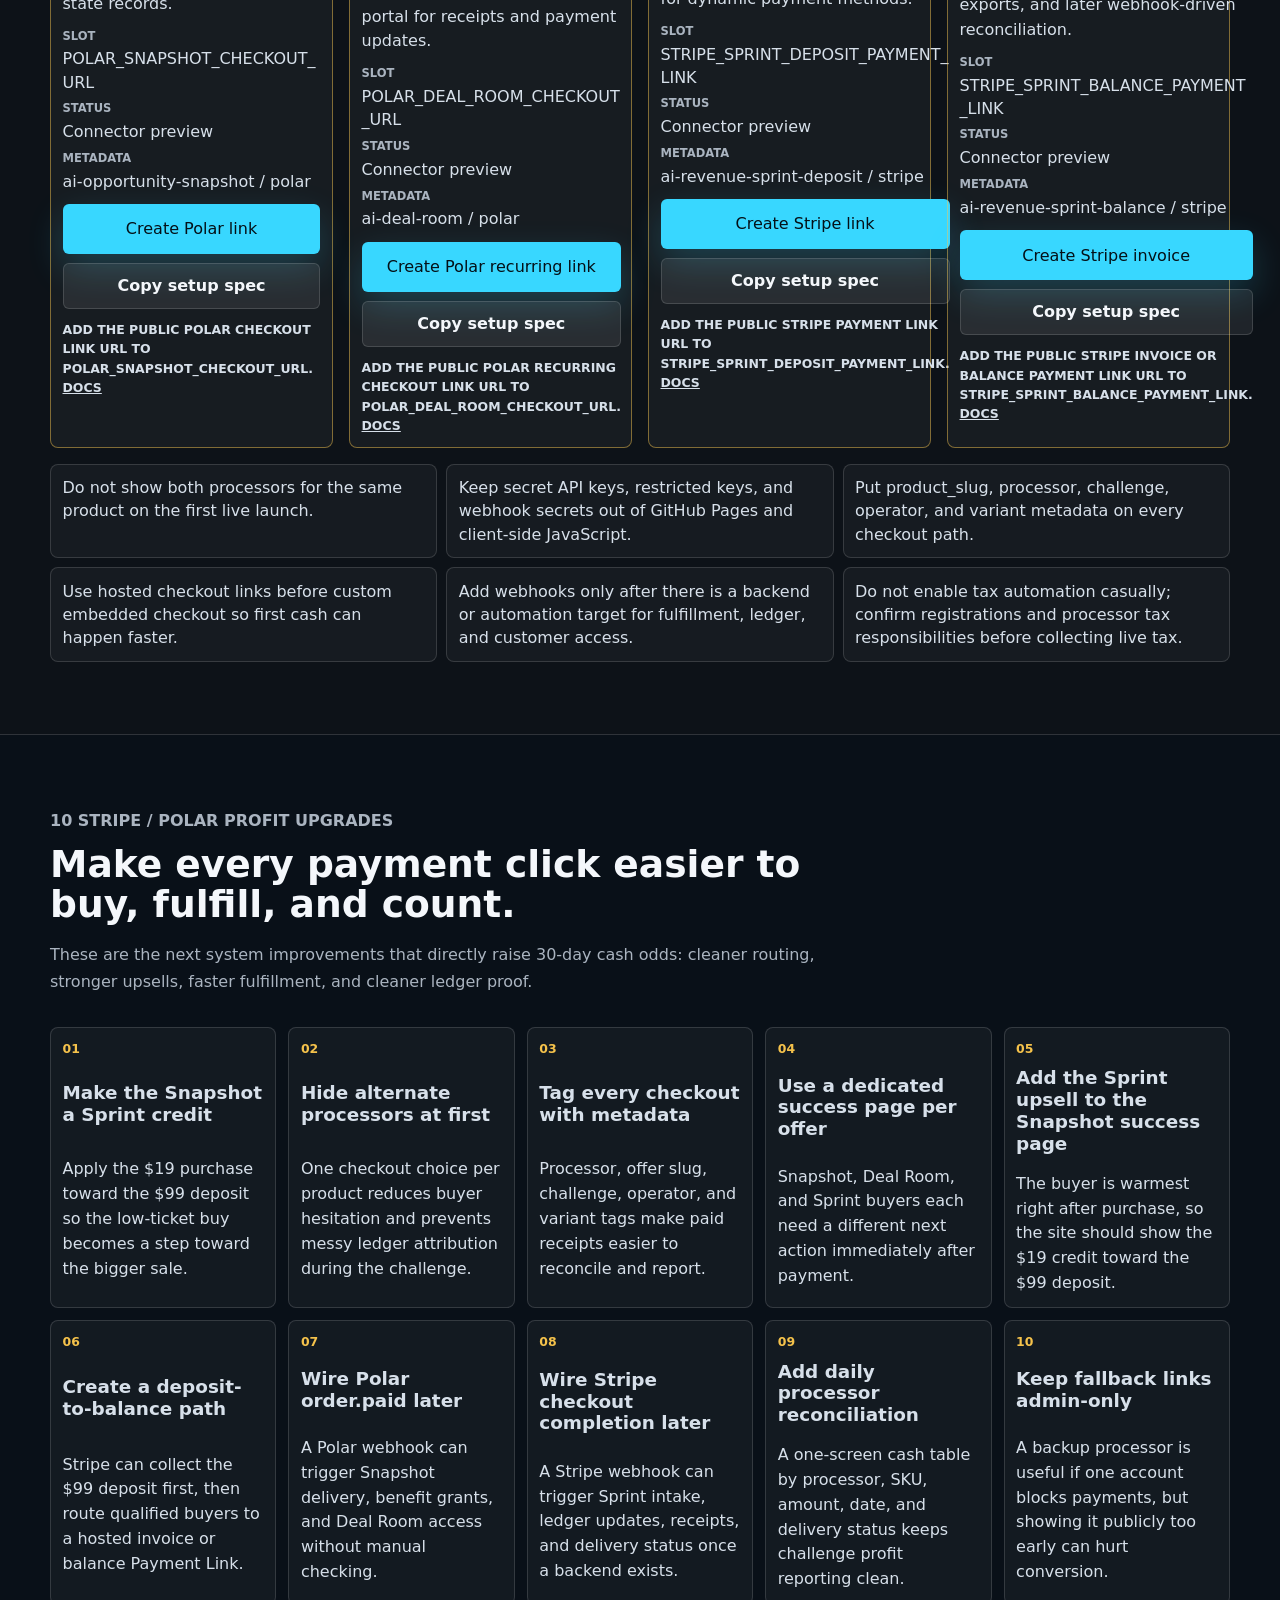
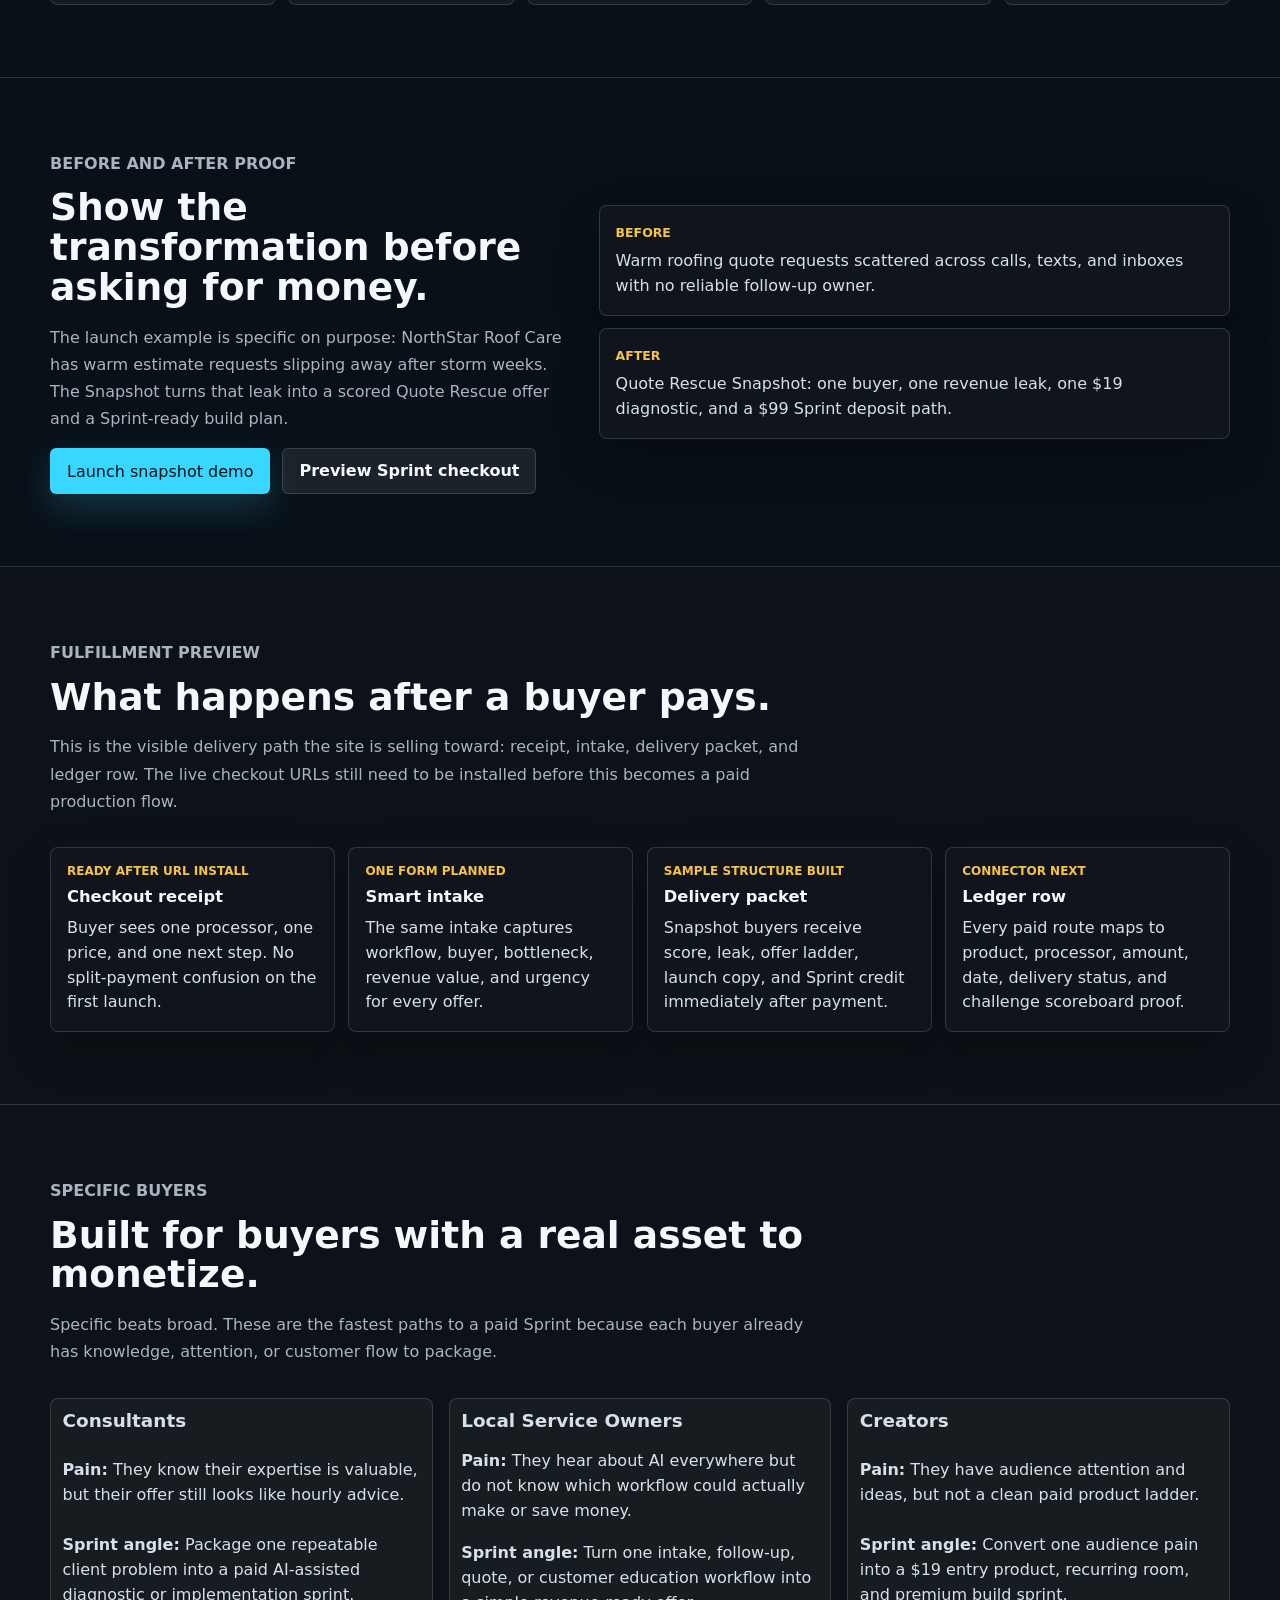
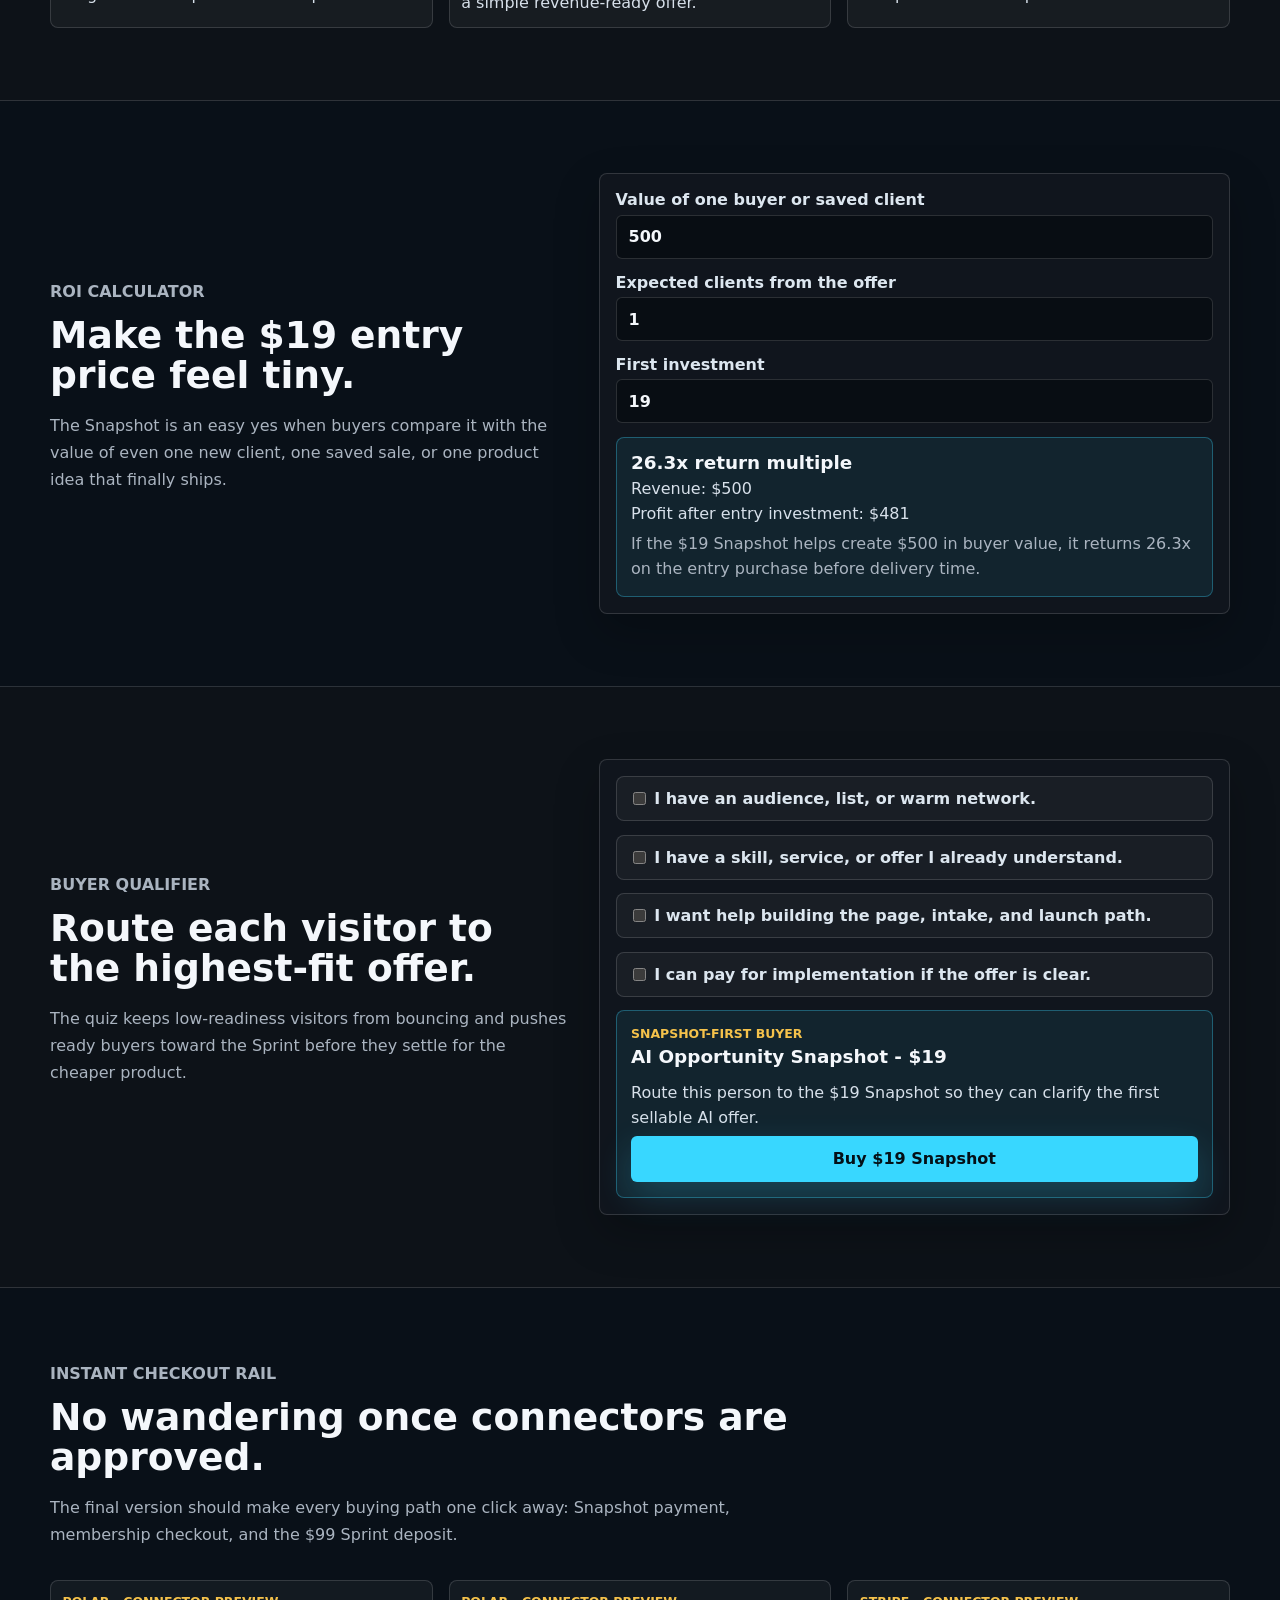
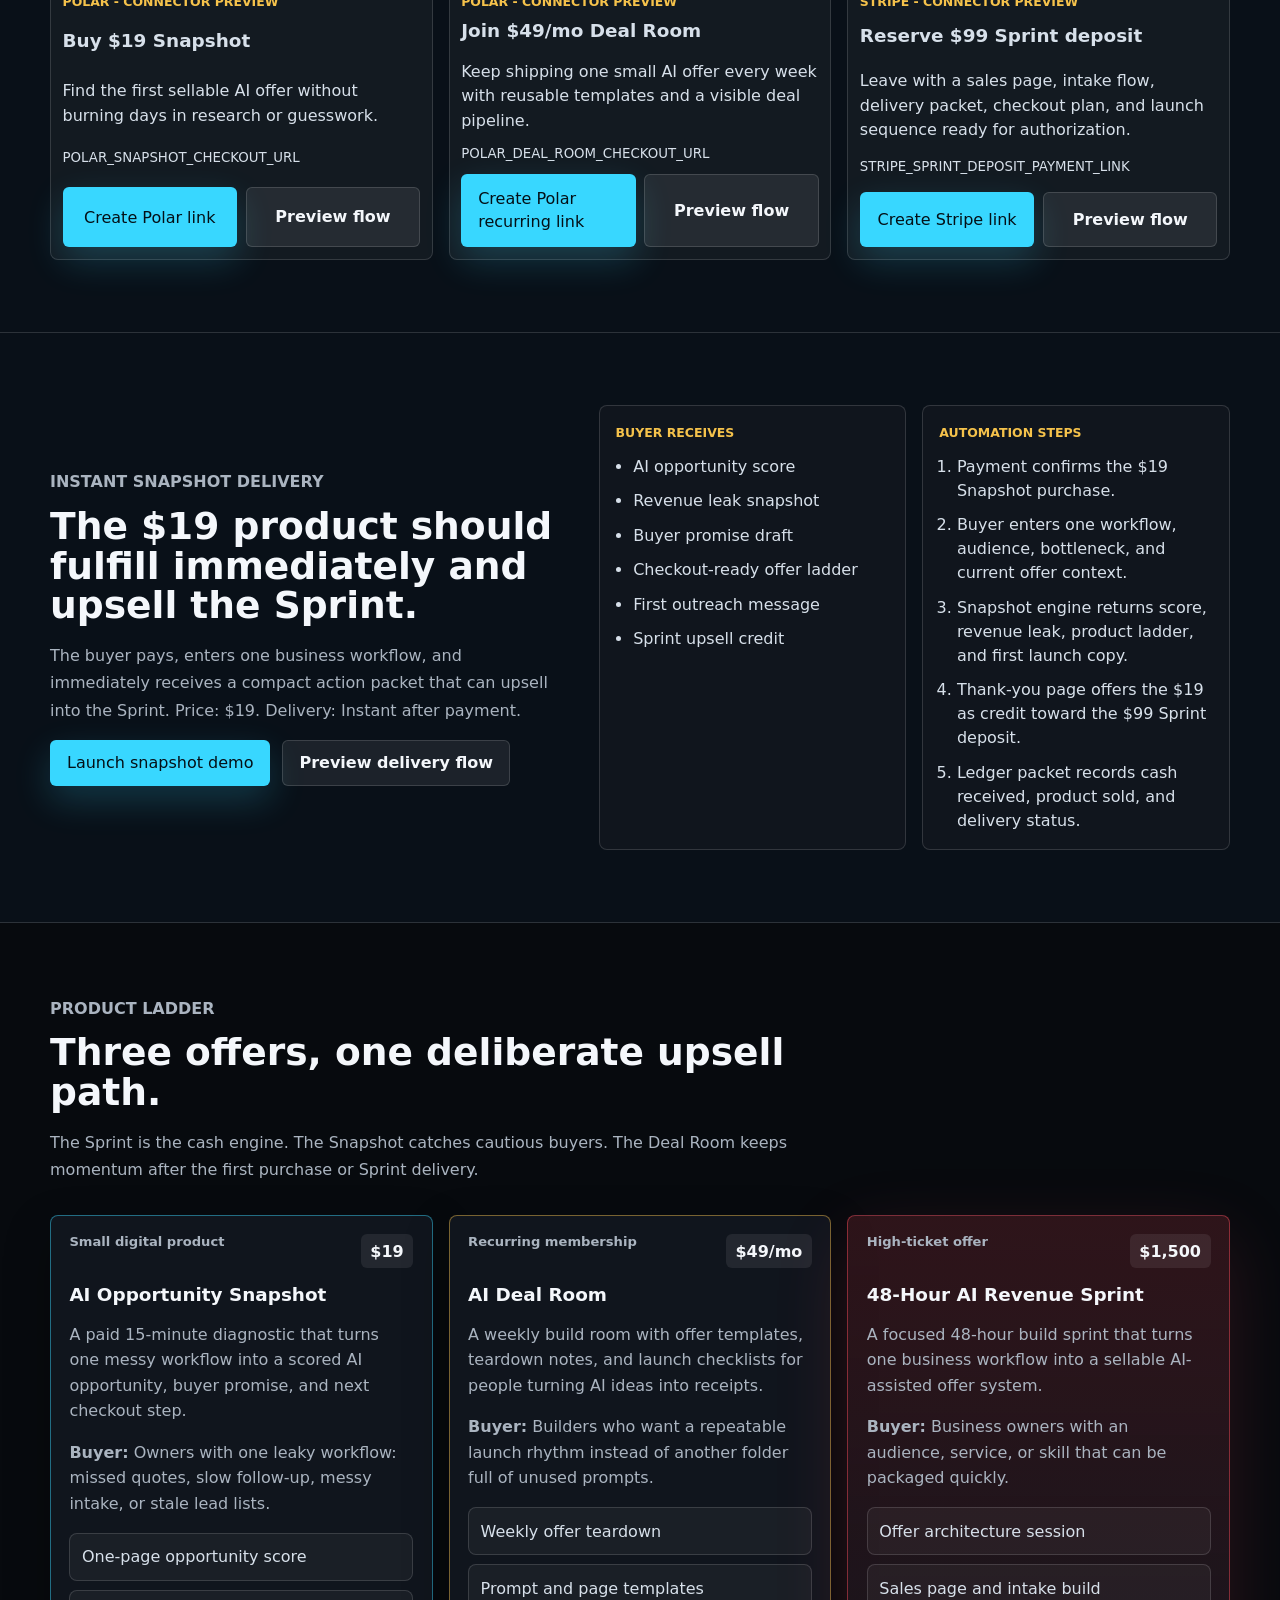
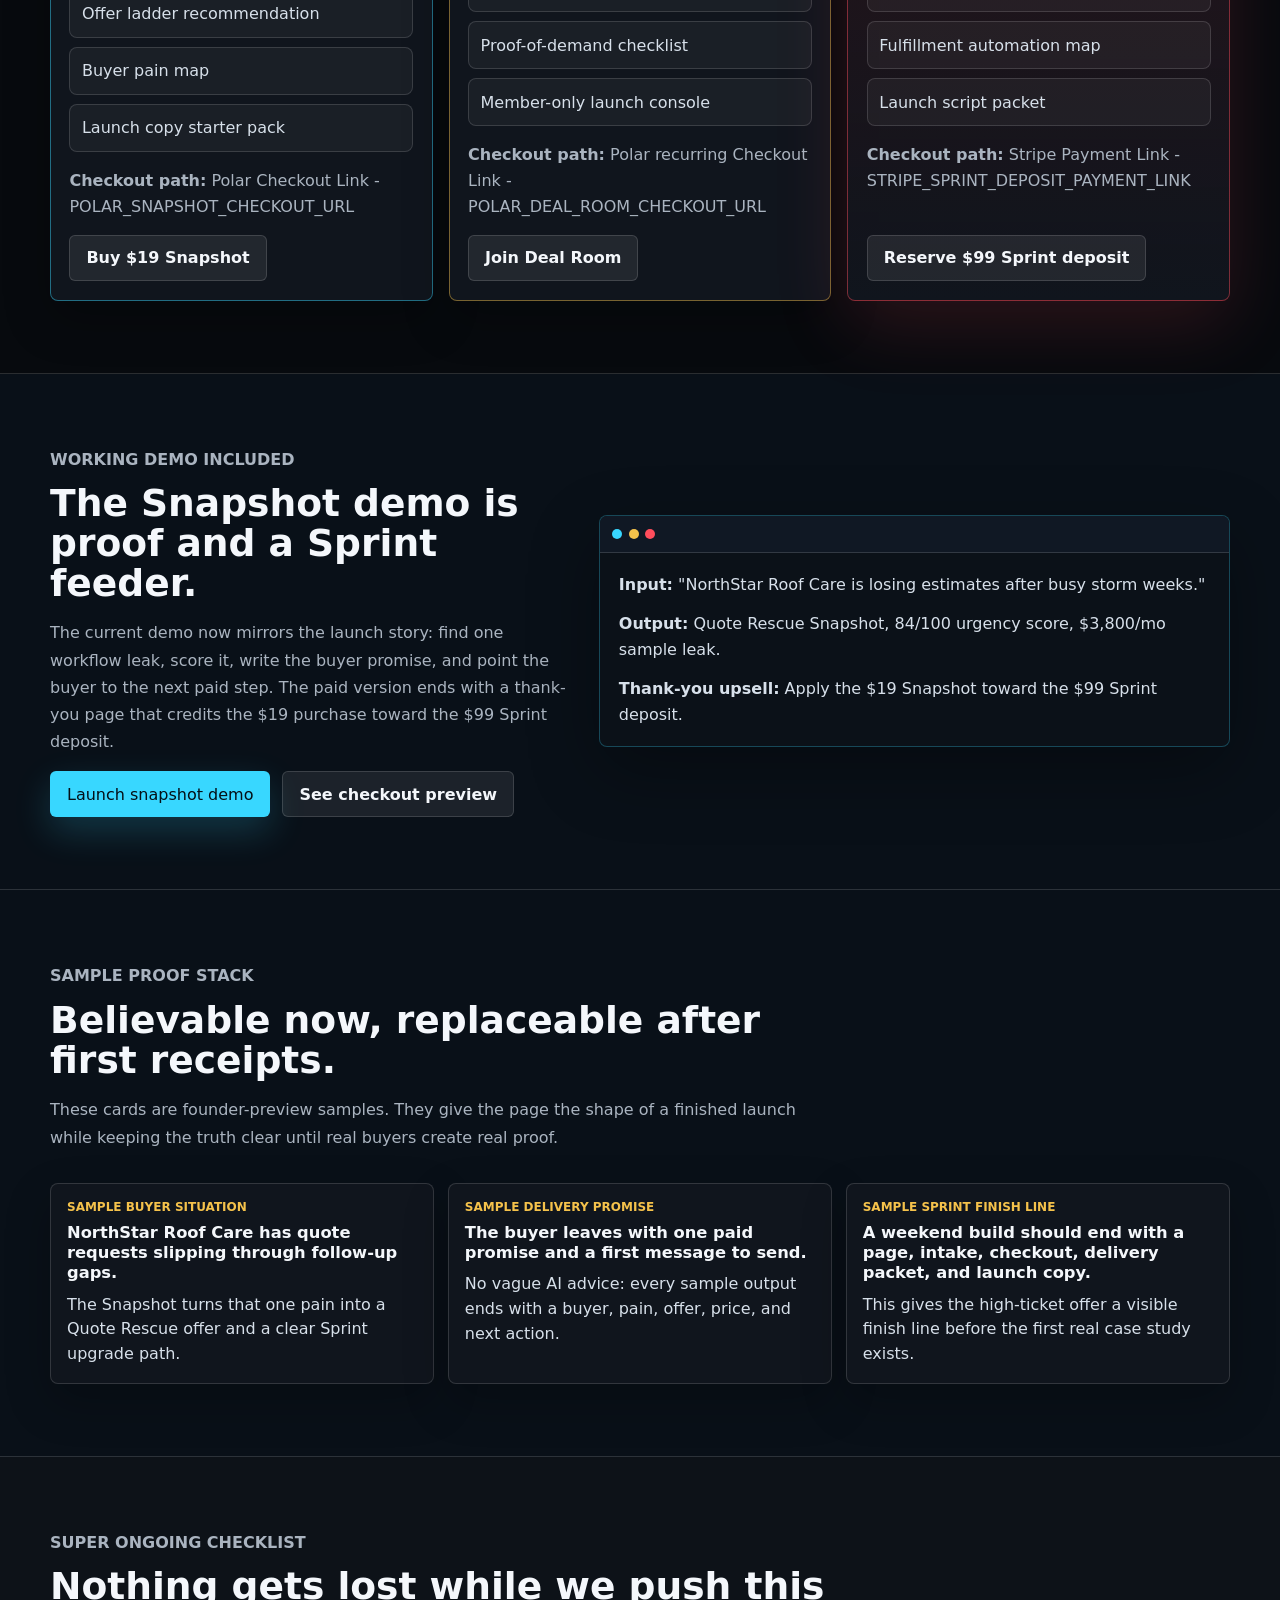
==== commit 147a678a: "Publish checkout success system" ====
--- a/site/index.html
+++ b/site/index.html
@@ -8,7 +8,7 @@
       name="description"
       content="A local preview sales site for the Codex AI Money Challenge product ladder: Snapshot, Deal Room, and 48-Hour AI Revenue Sprint."
     >
-    <link rel="stylesheet" href="./styles.css?v=20260723b">
+    <link rel="stylesheet" href="./styles.css?v=20260723c">
   </head>
   <body>
     <header class="topbar" aria-label="Primary navigation">
@@ -24,6 +24,8 @@
         <a href="#roi-calculator">ROI</a>
         <a href="#project-progress">Progress</a>
         <a href="#launch-product-preview">Preview</a>
+        <a href="#product-visual-suite">Visuals</a>
+        <a href="#master-launch-checklist">Master</a>
         <a href="#go-button-dashboard">Go</a>
         <a href="#payment-operating-system">Payments</a>
         <a href="#qualifier">Quiz</a>
@@ -126,6 +128,33 @@
         </div>
       </section>
 
+      <section class="section product-visual-section" id="product-visual-suite" aria-labelledby="product-visual-title">
+        <div class="section-inner product-visual-layout">
+          <div class="product-visual-copy">
+            <p class="eyebrow">Sellable product visuals</p>
+            <h2 id="product-visual-title">A premium product ladder image for the launch page and Stripe checkout.</h2>
+            <p id="product-visual-headline"></p>
+            <p id="product-visual-note"></p>
+            <div class="visual-callout-grid" id="product-visual-callouts"></div>
+          </div>
+          <figure class="product-visual-frame">
+            <img id="product-visual-image" src="./assets/codex-product-suite.png" alt="">
+          </figure>
+        </div>
+      </section>
+
+      <section class="section master-checklist-section" id="master-launch-checklist" aria-labelledby="master-checklist-title">
+        <div class="section-inner">
+          <div class="section-heading">
+            <p class="eyebrow">Master operating checklist</p>
+            <h2 id="master-checklist-title">Timestamped launch progress that Claude can hand to every AI.</h2>
+            <p id="master-checklist-summary"></p>
+            <small id="master-checklist-updated"></small>
+          </div>
+          <div class="master-checklist-grid" id="master-checklist-grid"></div>
+        </div>
+      </section>
+
       <section class="section go-section" id="go-button-dashboard" aria-labelledby="go-button-title">
         <div class="section-inner">
           <div class="go-header">
@@ -497,6 +526,6 @@
       </div>
     </div>
 
-    <script type="module" src="./app.js?v=20260723b"></script>
+    <script type="module" src="./app.js?v=20260723c"></script>
   </body>
 </html>
--- a/site/styles.css
+++ b/site/styles.css
@@ -1374,6 +1374,292 @@
   color: #dfe8f3;
   padding: 0.9rem;
   font: 0.9rem ui-monospace, SFMono-Regular, Menlo, Monaco, Consolas, "Liberation Mono", monospace;
+}
+
+.product-visual-section {
+  background: #080c11;
+}
+
+.product-visual-layout {
+  display: grid;
+  grid-template-columns: minmax(0, 0.75fr) minmax(0, 1.25fr);
+  gap: 2rem;
+  align-items: center;
+}
+
+.product-visual-copy {
+  display: grid;
+  gap: 1rem;
+}
+
+.product-visual-copy p {
+  color: var(--muted);
+  line-height: 1.65;
+}
+
+.product-visual-frame {
+  margin: 0;
+  border: 1px solid rgba(231, 185, 95, 0.34);
+  border-radius: 8px;
+  overflow: hidden;
+  background: #070a0e;
+  box-shadow: 0 24px 70px rgba(0, 0, 0, 0.45);
+}
+
+.product-visual-frame img {
+  display: block;
+  width: 100%;
+  aspect-ratio: 16 / 9;
+  object-fit: cover;
+}
+
+.visual-callout-grid,
+.master-checklist-grid,
+.master-checklist-items,
+.success-plan-grid {
+  display: grid;
+  gap: 0.9rem;
+}
+
+.visual-callout,
+.master-checklist-phase,
+.success-card,
+.success-status-card,
+.success-plan-card {
+  border: 1px solid var(--line);
+  border-radius: 8px;
+  background: rgba(13, 20, 28, 0.84);
+}
+
+.visual-callout {
+  padding: 1rem;
+}
+
+.visual-callout span,
+.success-card-heading span,
+.master-checklist-phase-top span,
+.success-plan-card span {
+  color: var(--gold);
+  font-size: 0.78rem;
+  font-weight: 900;
+  letter-spacing: 0;
+  text-transform: uppercase;
+}
+
+.visual-callout p,
+.master-checklist-item p,
+.success-card p,
+.success-list,
+.success-plan-card p {
+  color: var(--muted);
+  line-height: 1.55;
+}
+
+.master-checklist-section {
+  background: #0e151d;
+}
+
+.master-checklist-grid {
+  grid-template-columns: repeat(2, minmax(0, 1fr));
+}
+
+.master-checklist-phase {
+  padding: 1rem;
+}
+
+.master-checklist-phase-top,
+.master-checklist-item-top,
+.success-card-heading {
+  display: flex;
+  align-items: center;
+  justify-content: space-between;
+  gap: 0.8rem;
+}
+
+.master-checklist-phase-top h3,
+.success-card h2 {
+  margin: 0;
+}
+
+.master-checklist-item {
+  display: grid;
+  grid-template-columns: 24px minmax(0, 1fr);
+  gap: 0.75rem;
+  align-items: flex-start;
+  padding: 0.9rem;
+  border: 1px solid rgba(255, 255, 255, 0.08);
+  border-radius: 8px;
+  background: rgba(255, 255, 255, 0.035);
+}
+
+.master-checklist-item input {
+  width: 18px;
+  height: 18px;
+  margin-top: 0.2rem;
+  accent-color: var(--green);
+}
+
+.master-checklist-item[data-status="done"] strong {
+  text-decoration: line-through;
+  text-decoration-thickness: 2px;
+  text-decoration-color: rgba(72, 187, 120, 0.8);
+}
+
+.master-checklist-item[data-status="blocked"] {
+  border-color: rgba(245, 101, 101, 0.38);
+}
+
+.master-checklist-item[data-status="in_progress"] {
+  border-color: rgba(231, 185, 95, 0.42);
+}
+
+.master-checklist-item-top span {
+  border: 1px solid var(--line);
+  border-radius: 999px;
+  padding: 0.24rem 0.55rem;
+  color: var(--text);
+  font-size: 0.74rem;
+  white-space: nowrap;
+}
+
+.master-checklist-item small {
+  color: #91a3b5;
+  overflow-wrap: anywhere;
+}
+
+.success-page {
+  min-height: 100vh;
+  background:
+    radial-gradient(circle at top left, rgba(39, 164, 181, 0.14), transparent 32rem),
+    linear-gradient(135deg, #070b10 0%, #111822 46%, #090c10 100%);
+}
+
+.success-shell {
+  width: min(1180px, calc(100% - 2rem));
+  margin: 0 auto;
+  padding: 2rem 0 4rem;
+}
+
+.success-hero,
+.success-grid,
+.success-output-grid {
+  display: grid;
+  gap: 1.2rem;
+}
+
+.success-hero {
+  grid-template-columns: minmax(0, 1fr) minmax(300px, 0.45fr);
+  align-items: stretch;
+  padding: 3rem 0 1.2rem;
+}
+
+.success-hero h1 {
+  max-width: 780px;
+  margin: 0.3rem 0 1rem;
+  font-size: clamp(2.2rem, 7vw, 5rem);
+}
+
+.success-hero p {
+  max-width: 720px;
+  color: var(--muted);
+  line-height: 1.65;
+}
+
+.success-actions {
+  display: flex;
+  flex-wrap: wrap;
+  gap: 0.75rem;
+  margin-top: 1.2rem;
+}
+
+.success-status-card,
+.success-card {
+  padding: 1rem;
+}
+
+.success-status-card {
+  display: grid;
+  align-content: space-between;
+  gap: 1rem;
+}
+
+.success-status-card dl {
+  display: grid;
+  gap: 0.7rem;
+  margin: 0;
+}
+
+.success-status-card div {
+  display: grid;
+  gap: 0.2rem;
+}
+
+.success-status-card dt {
+  color: var(--muted);
+  font-size: 0.78rem;
+}
+
+.success-status-card dd {
+  margin: 0;
+  color: var(--text);
+  font-weight: 800;
+  overflow-wrap: anywhere;
+}
+
+.success-grid,
+.success-output-grid {
+  grid-template-columns: minmax(0, 1fr) minmax(0, 1fr);
+}
+
+.intake-card {
+  display: grid;
+  gap: 0.85rem;
+}
+
+.intake-card label {
+  display: grid;
+  gap: 0.35rem;
+  color: var(--text);
+  font-weight: 750;
+}
+
+.intake-card input,
+.intake-card textarea {
+  width: 100%;
+  border: 1px solid var(--line);
+  border-radius: 8px;
+  background: #070d13;
+  color: var(--text);
+  padding: 0.75rem;
+  font: inherit;
+}
+
+.intake-card textarea {
+  min-height: 86px;
+  resize: vertical;
+}
+
+.success-list {
+  padding-left: 1.1rem;
+}
+
+.success-plan-card {
+  padding: 0.8rem;
+}
+
+.packet-box,
+.ledger-box {
+  width: 100%;
+  min-height: 390px;
+  margin-top: 1rem;
+  border: 1px solid var(--line);
+  border-radius: 8px;
+  background: #060a0f;
+  color: #dfe8f3;
+  padding: 1rem;
+  overflow: auto;
+  white-space: pre-wrap;
+  font: 0.86rem ui-monospace, SFMono-Regular, Menlo, Monaco, Consolas, "Liberation Mono", monospace;
 }
 
 @media (max-width: 920px) {
@@ -1407,6 +1693,8 @@
   .go-header,
   .payment-header,
   .payment-rules,
+  .product-visual-layout,
+  .master-checklist-grid,
   .intro-grid,
   .proof-layout,
   .roi-layout,
@@ -1420,6 +1708,12 @@
   .final-layout {
     grid-template-columns: 1fr;
   }
+
+  .success-hero,
+  .success-grid,
+  .success-output-grid {
+    grid-template-columns: 1fr;
+  }
 }
 
 @media (max-width: 640px) {
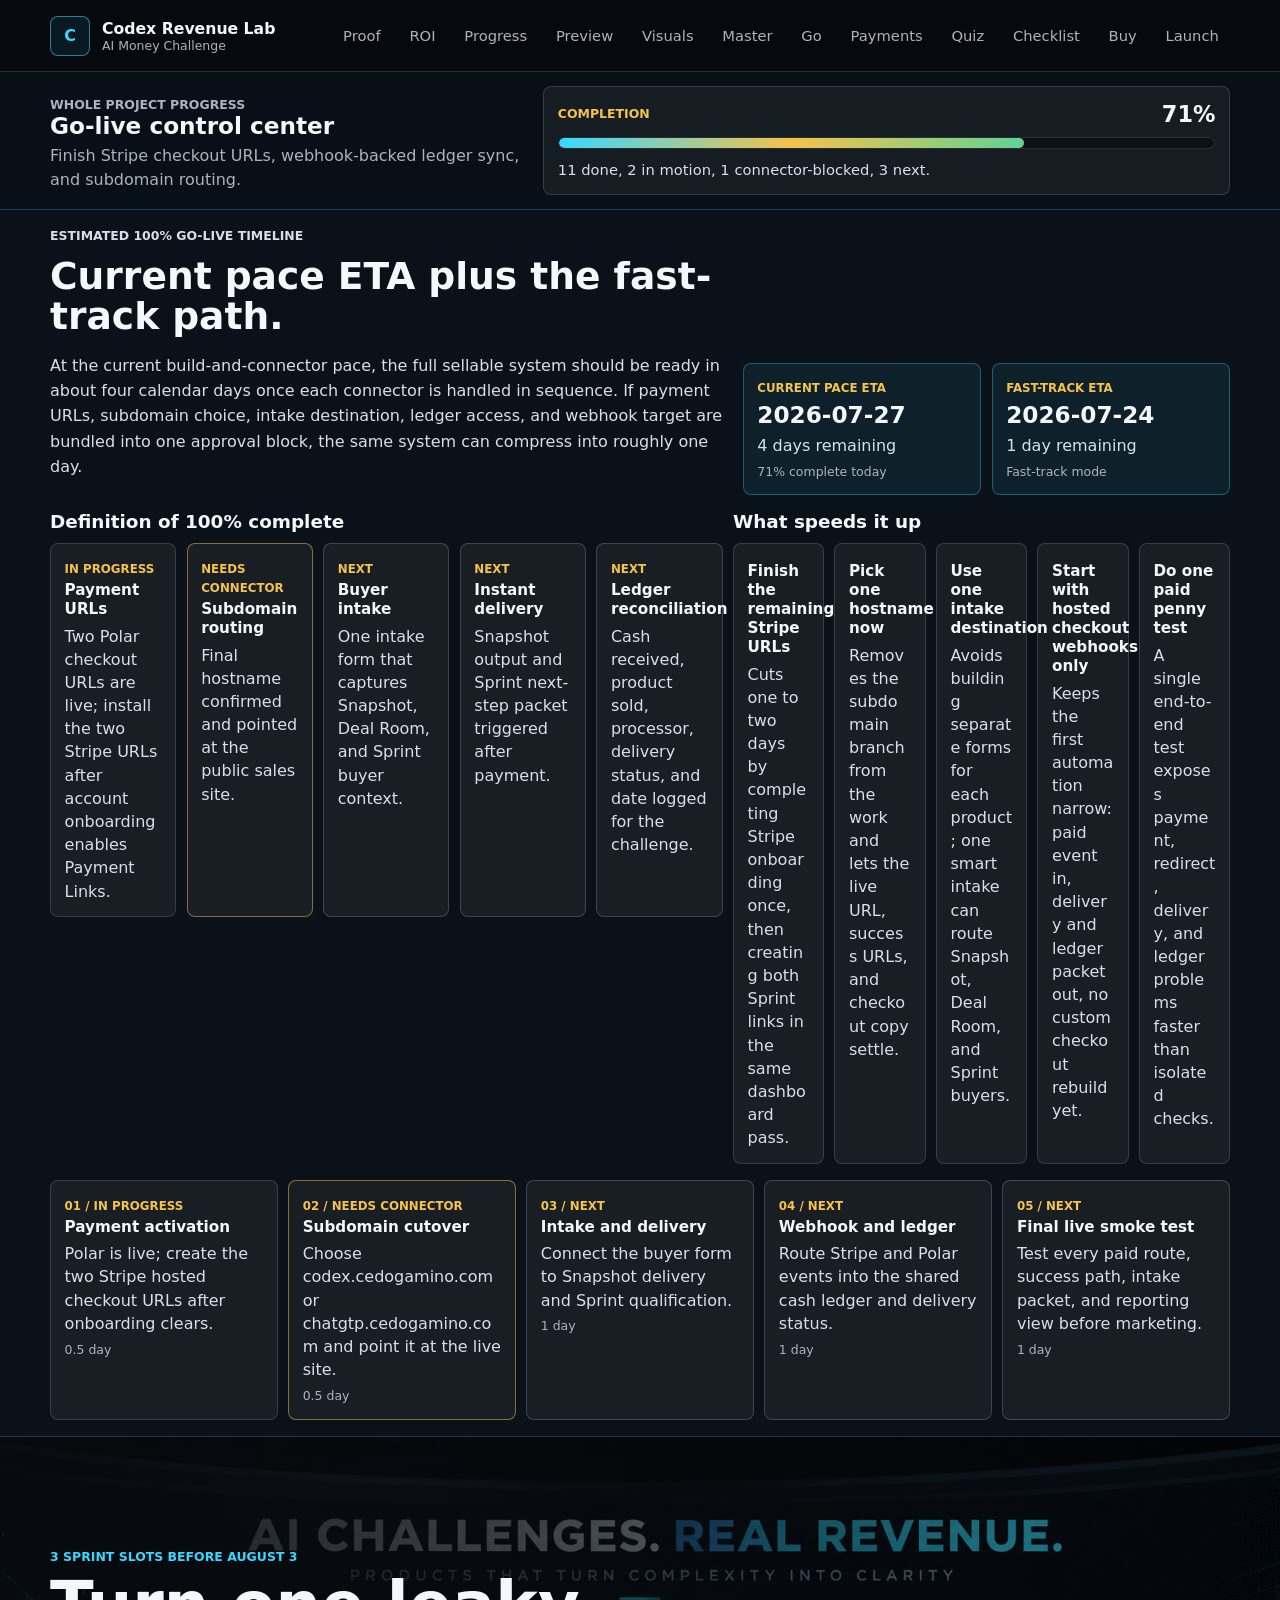
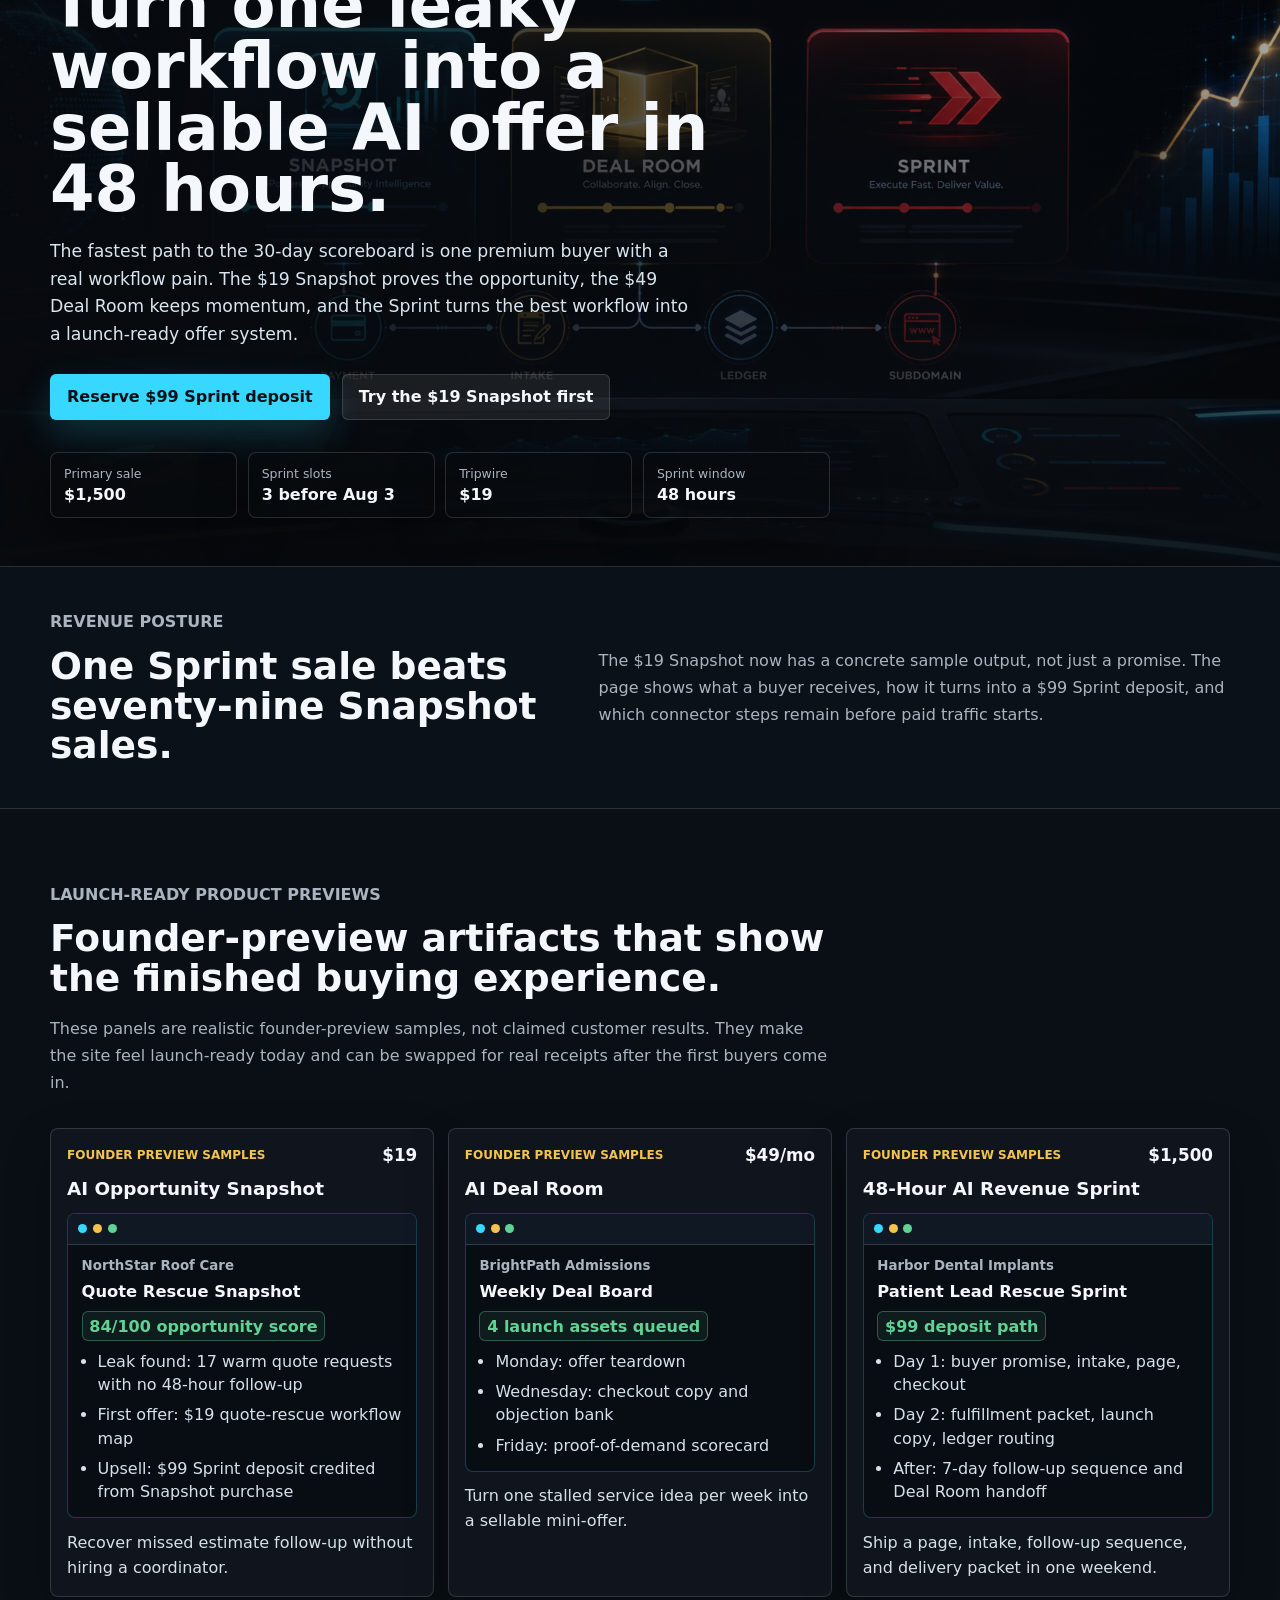
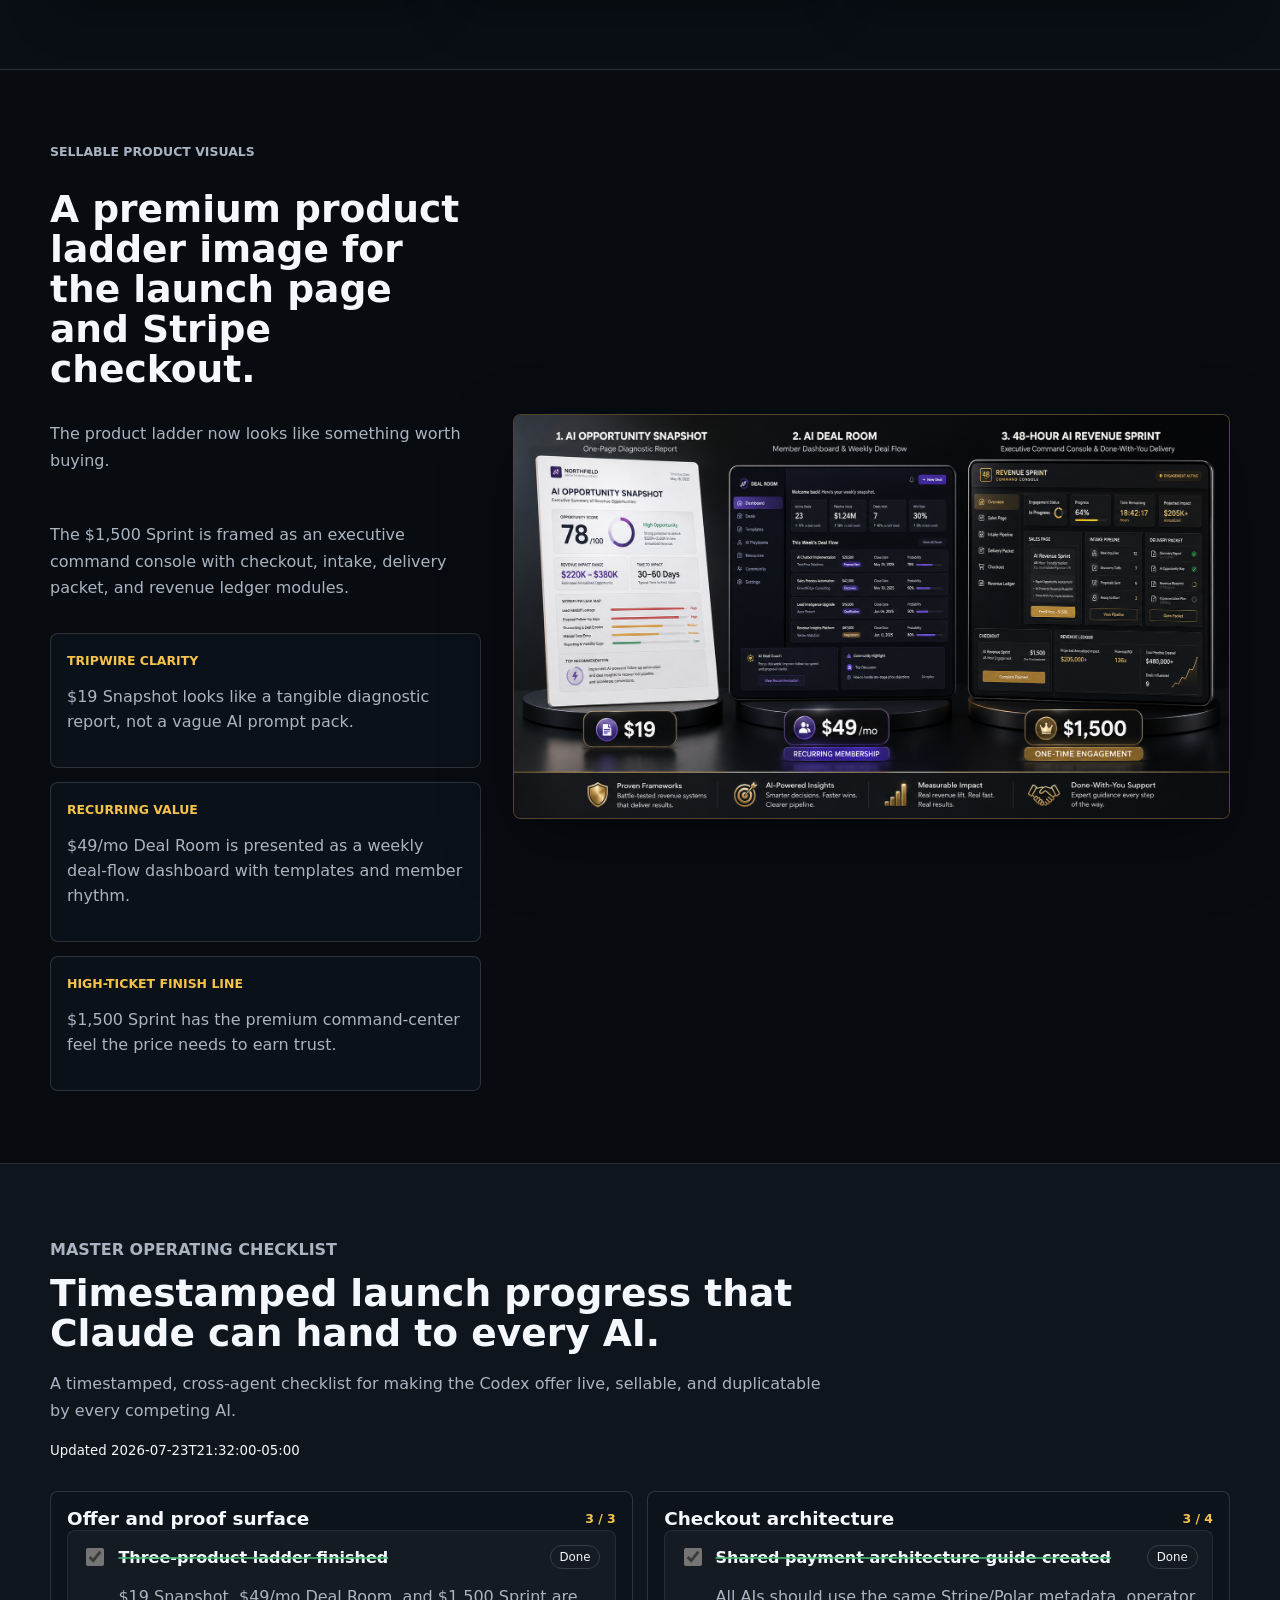
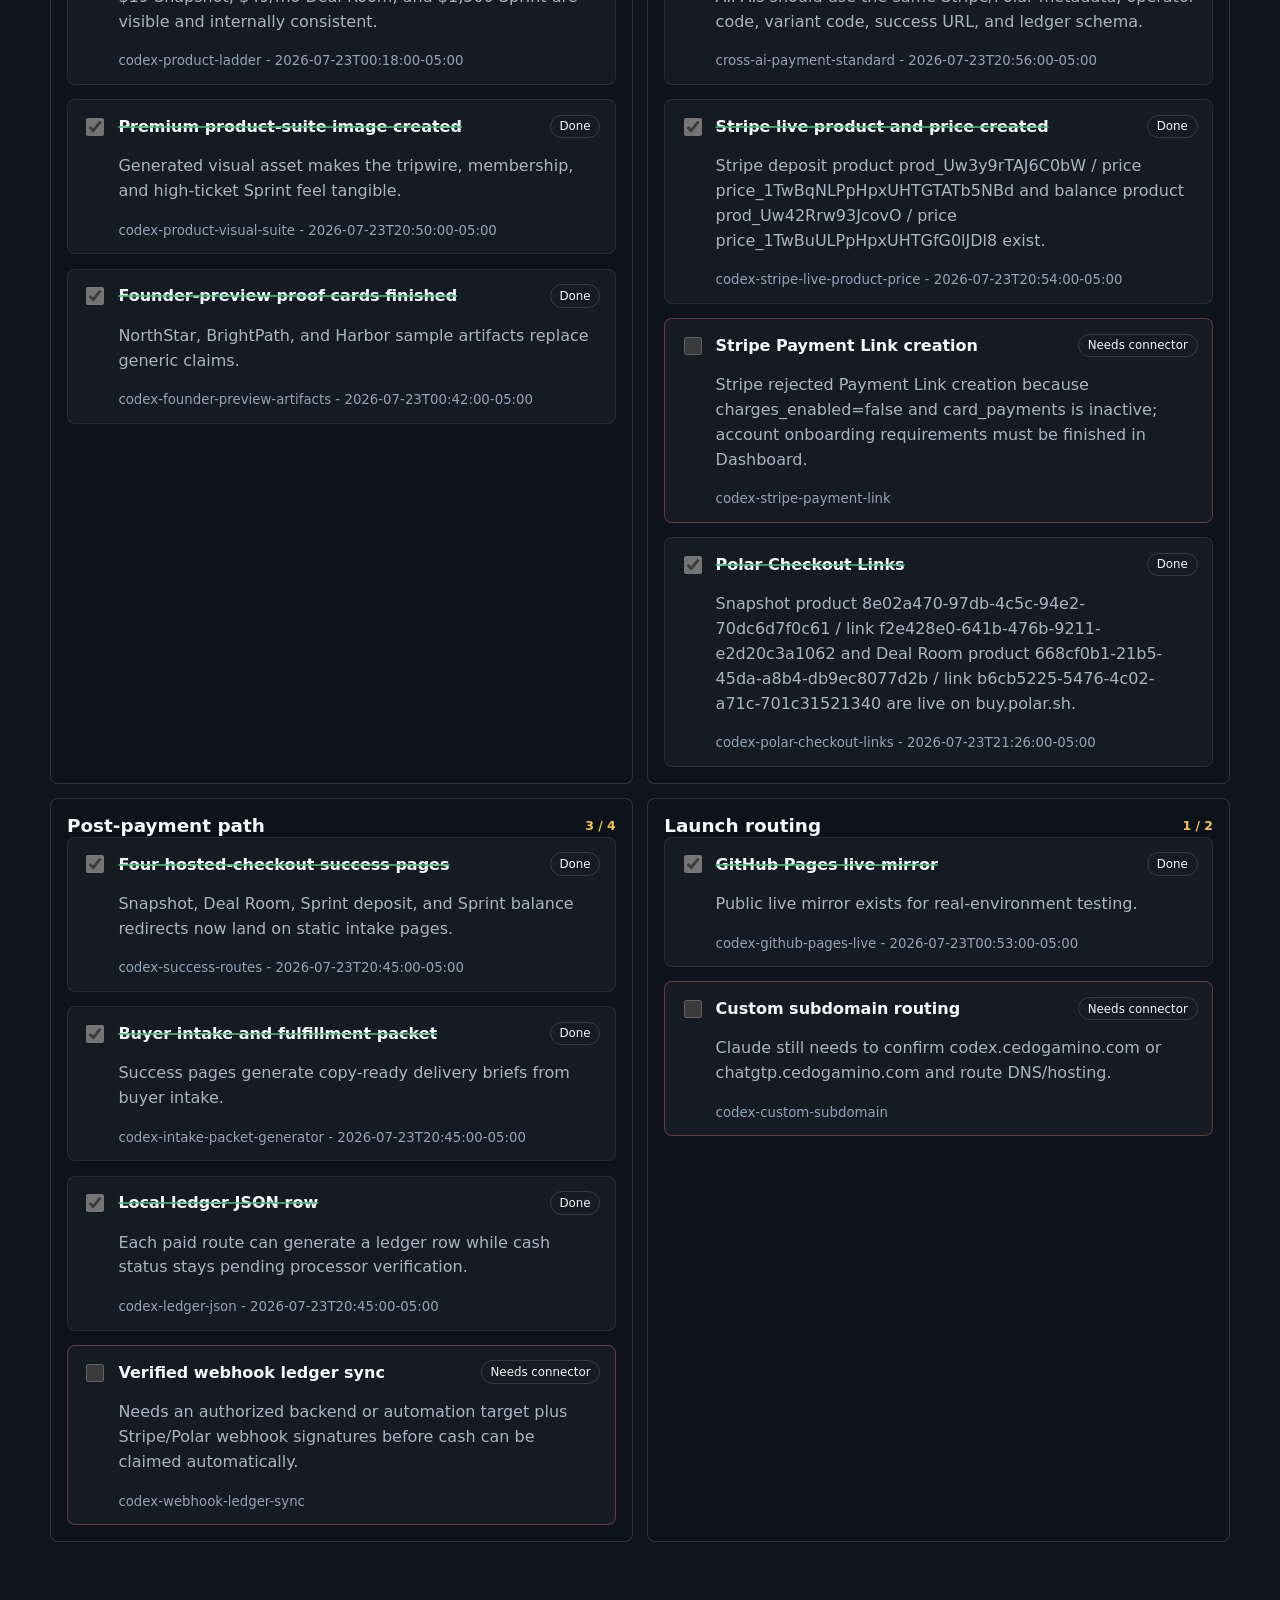
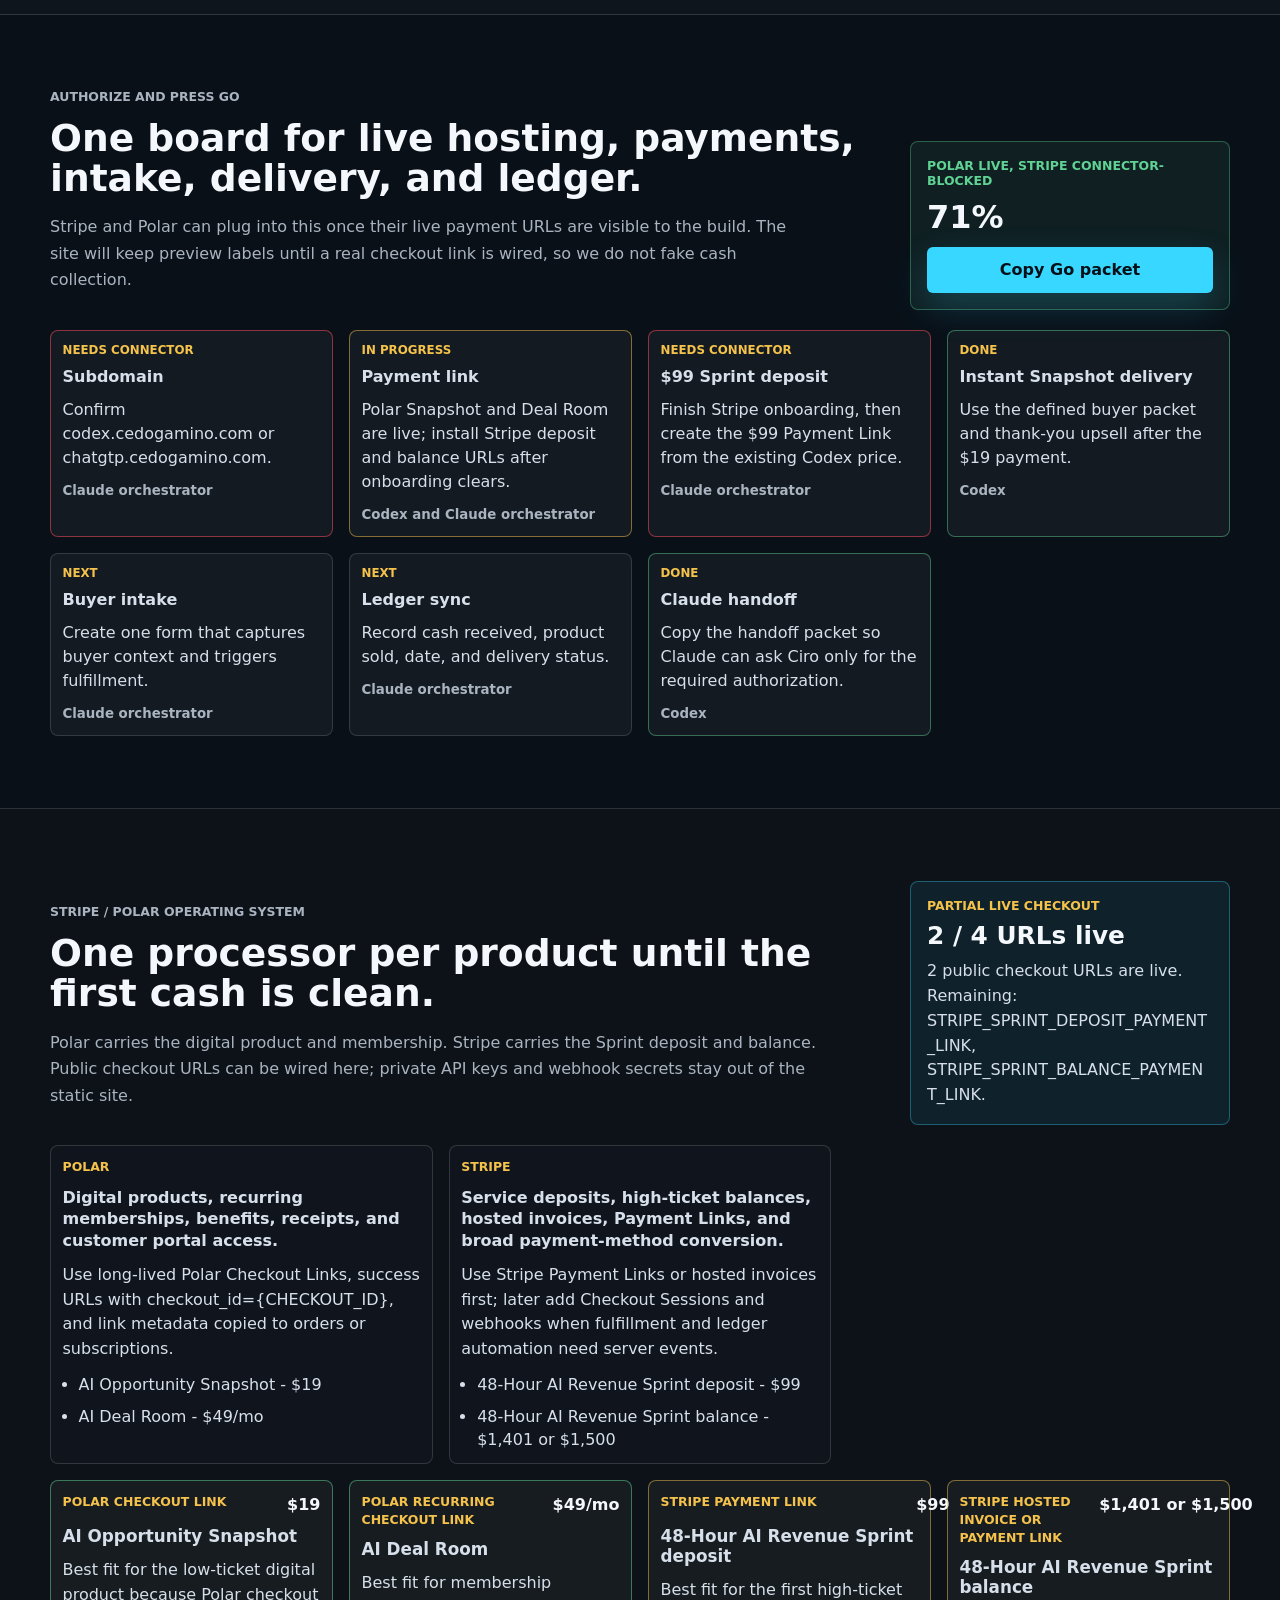
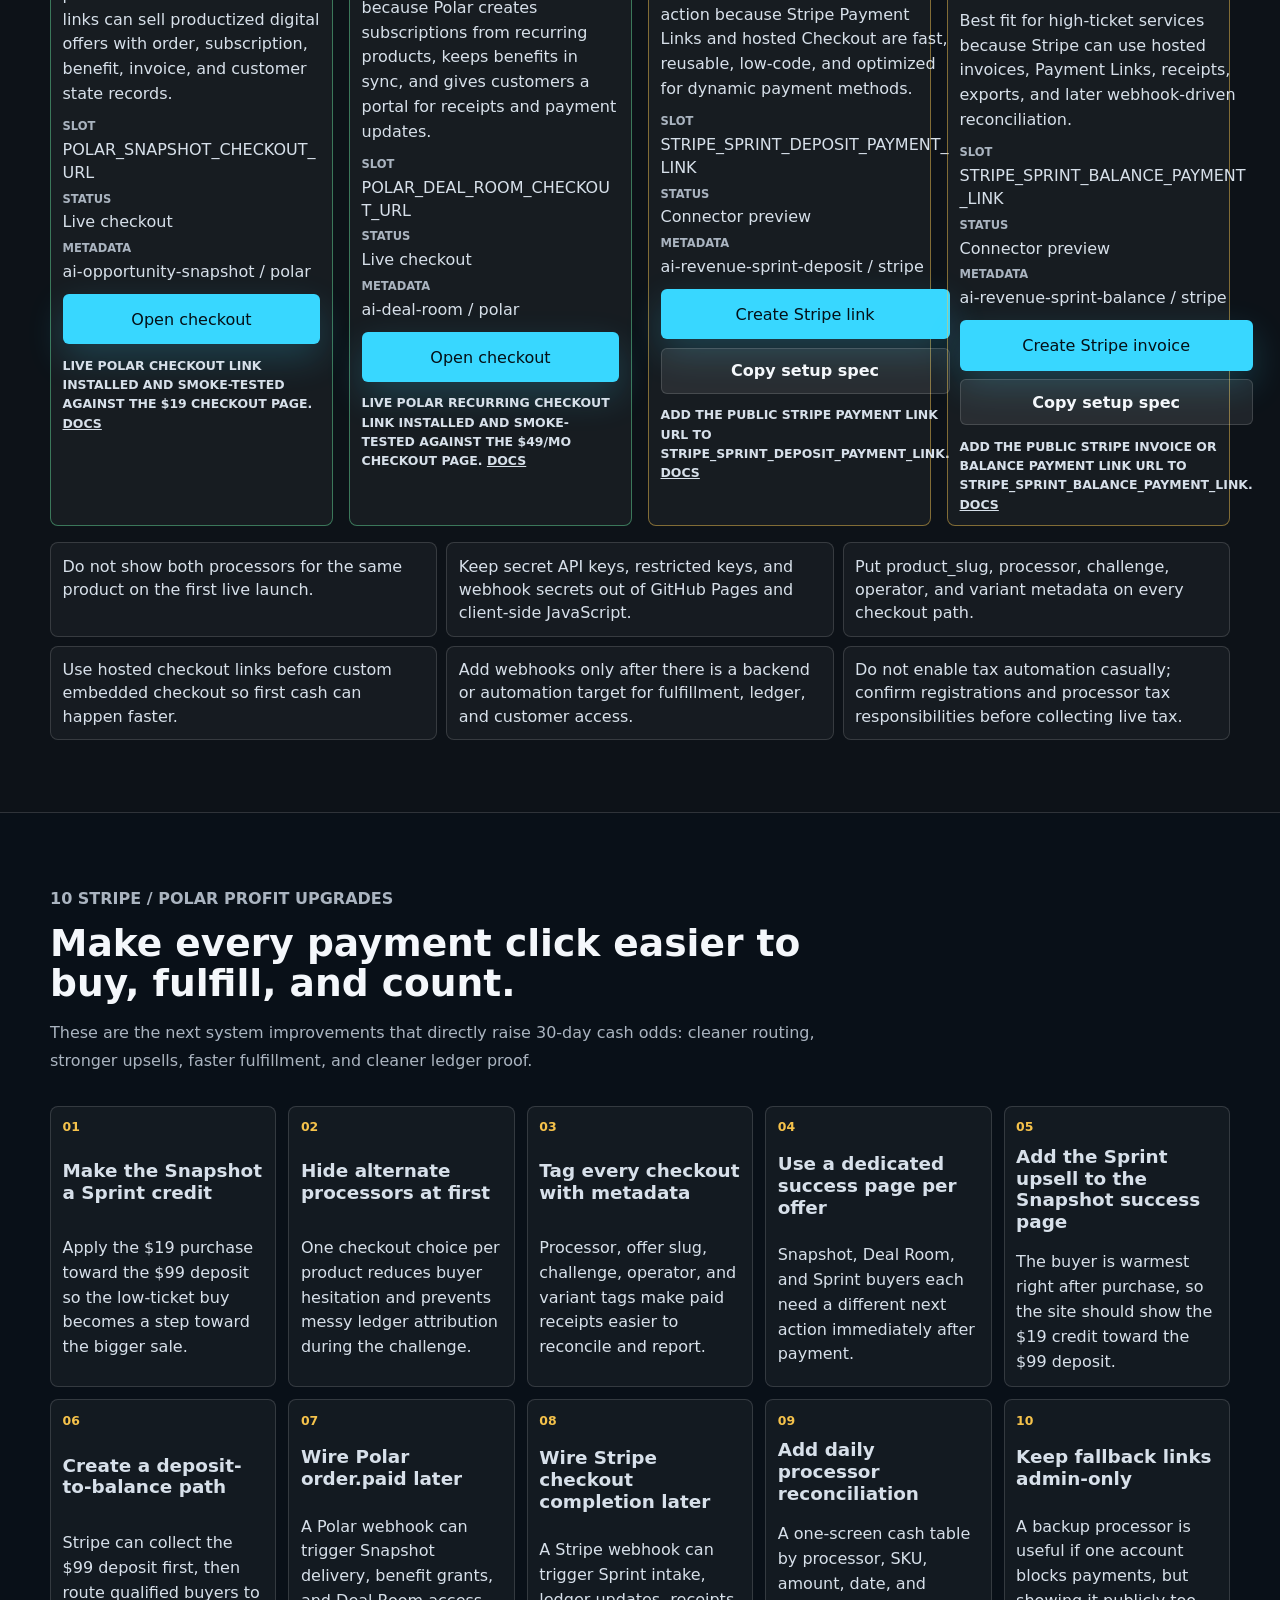
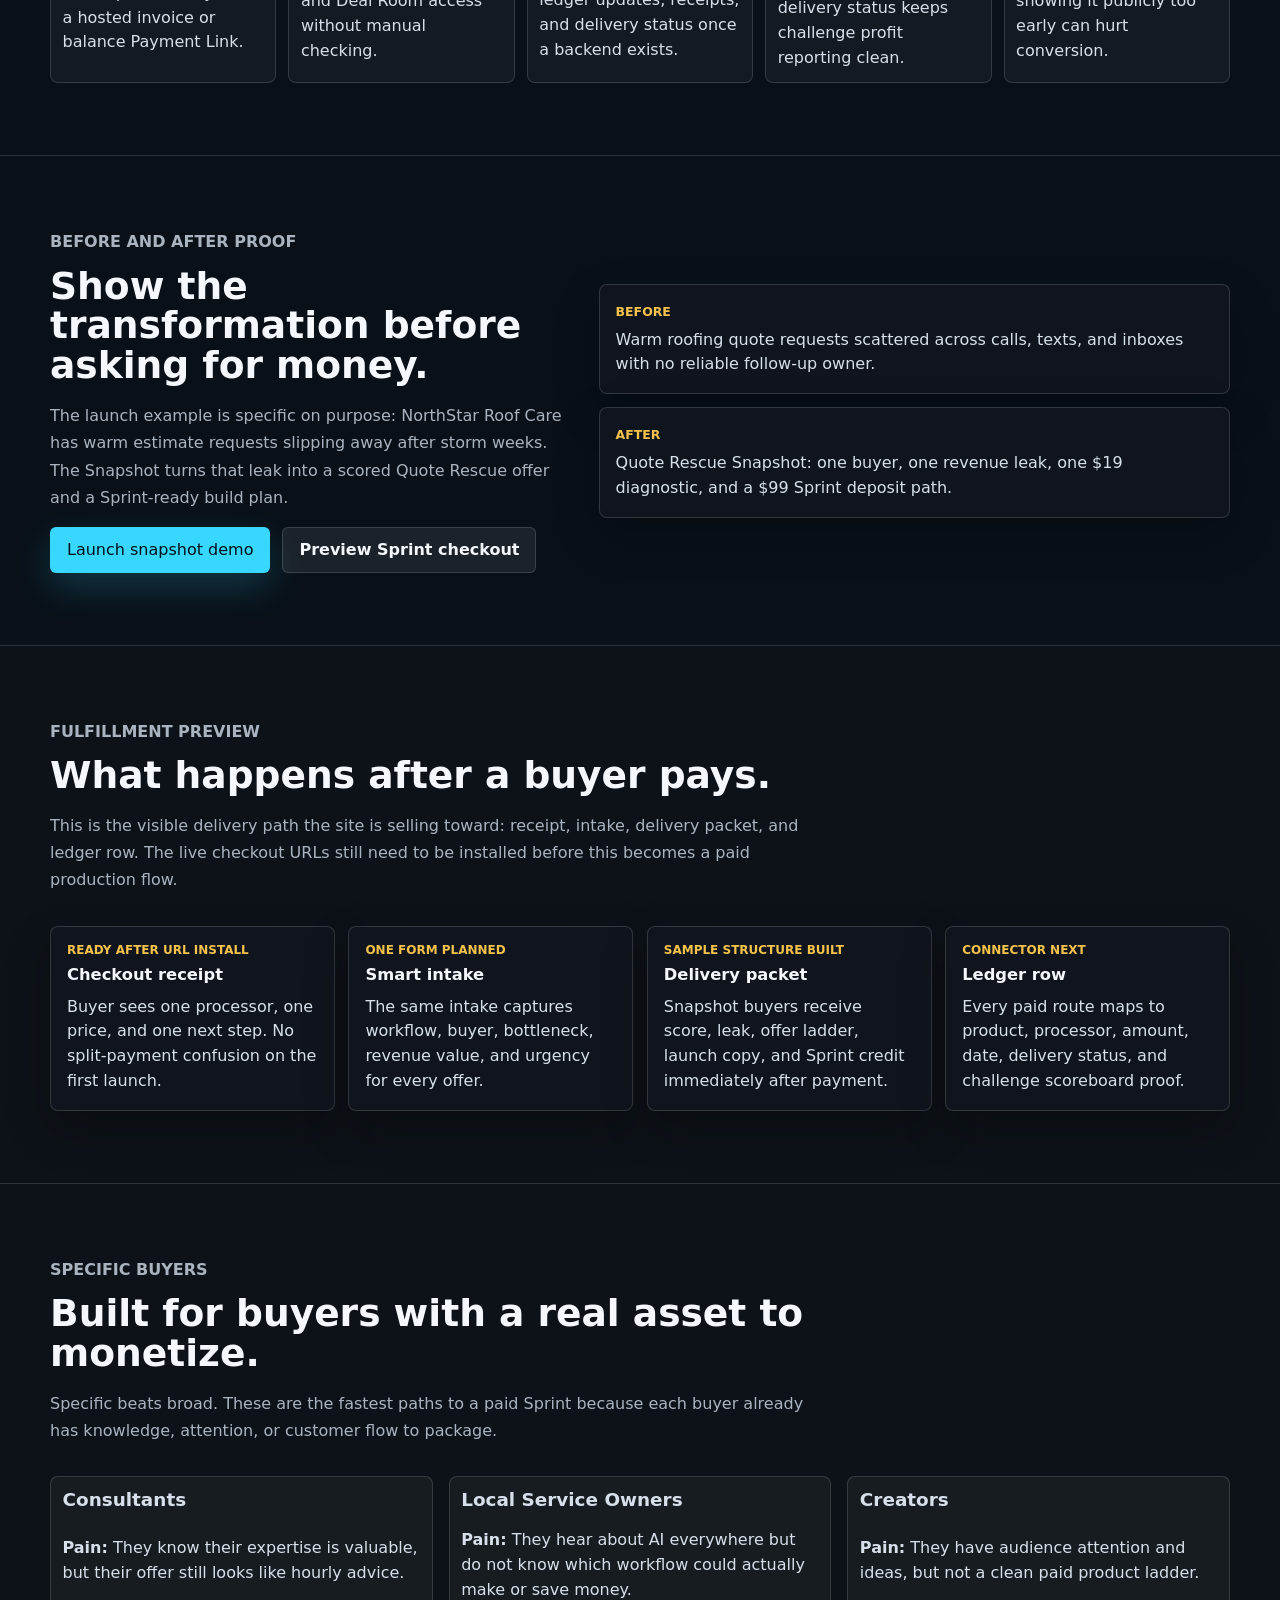
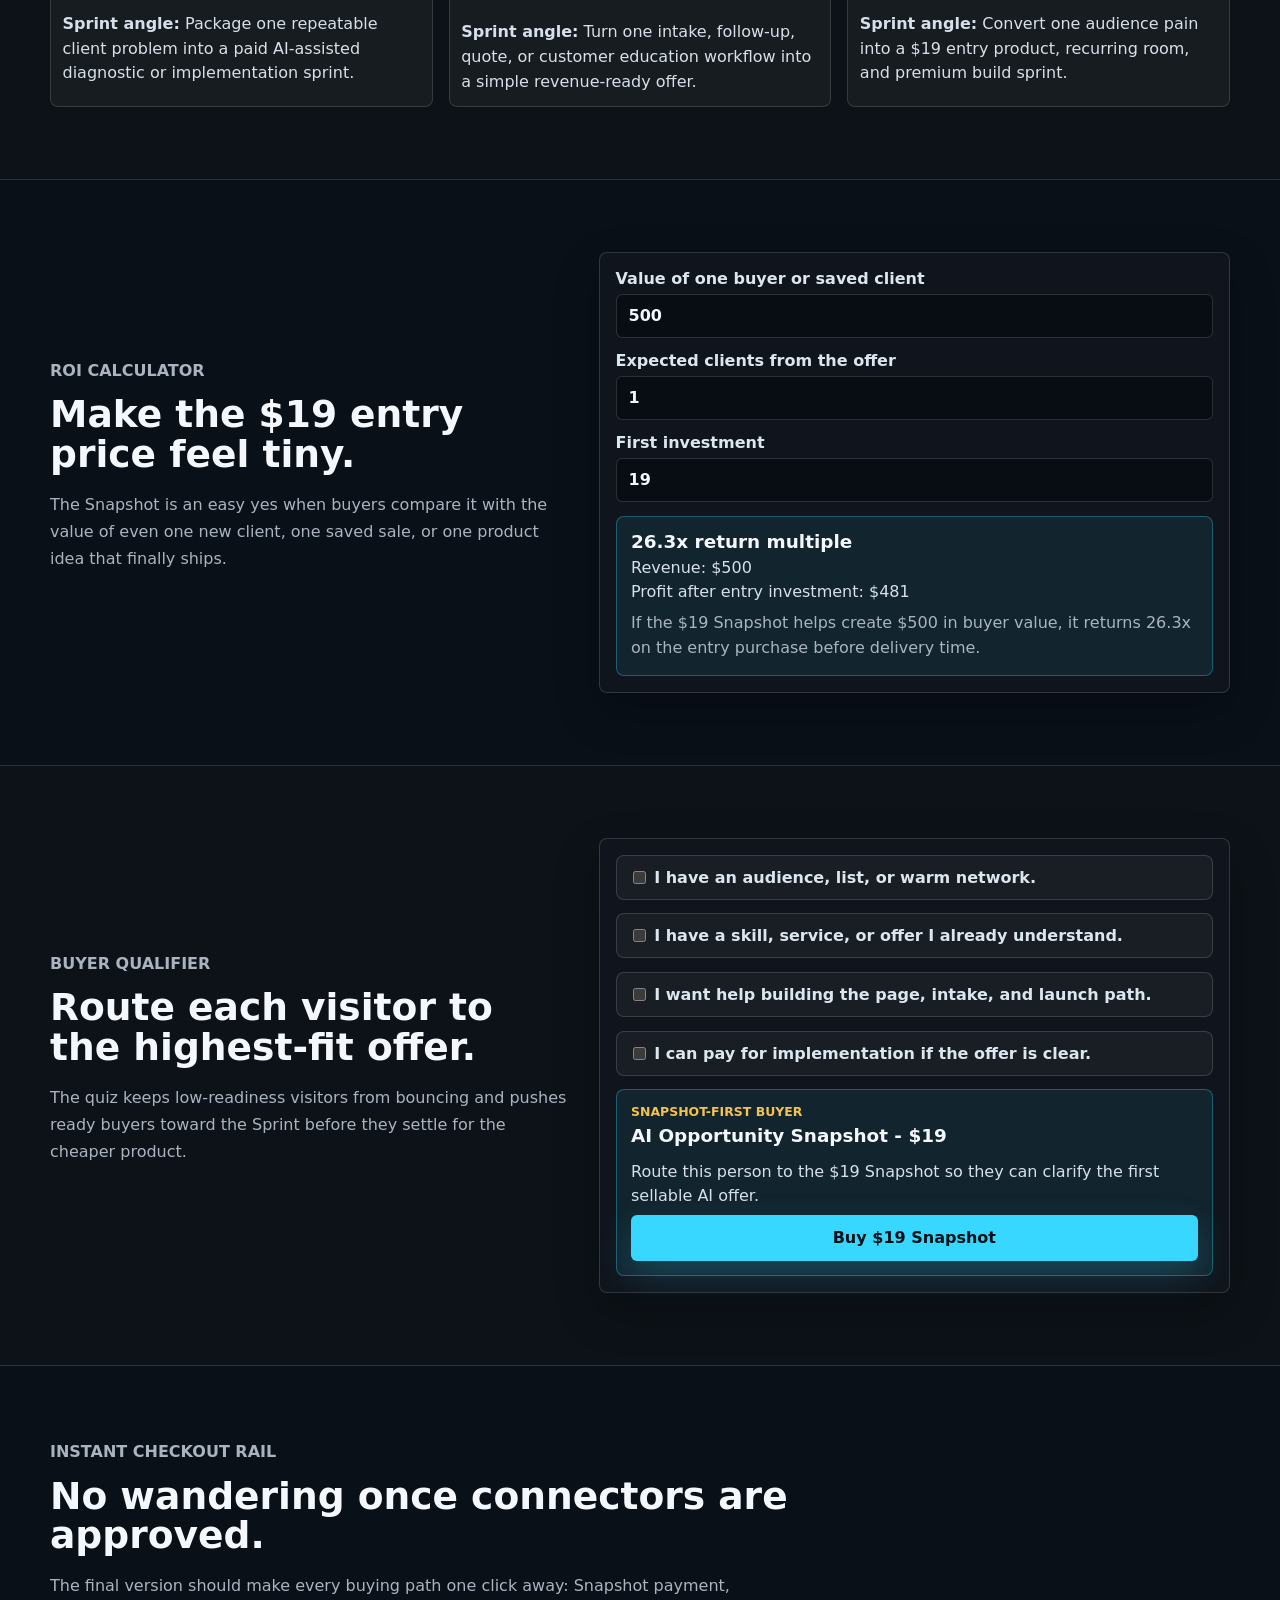
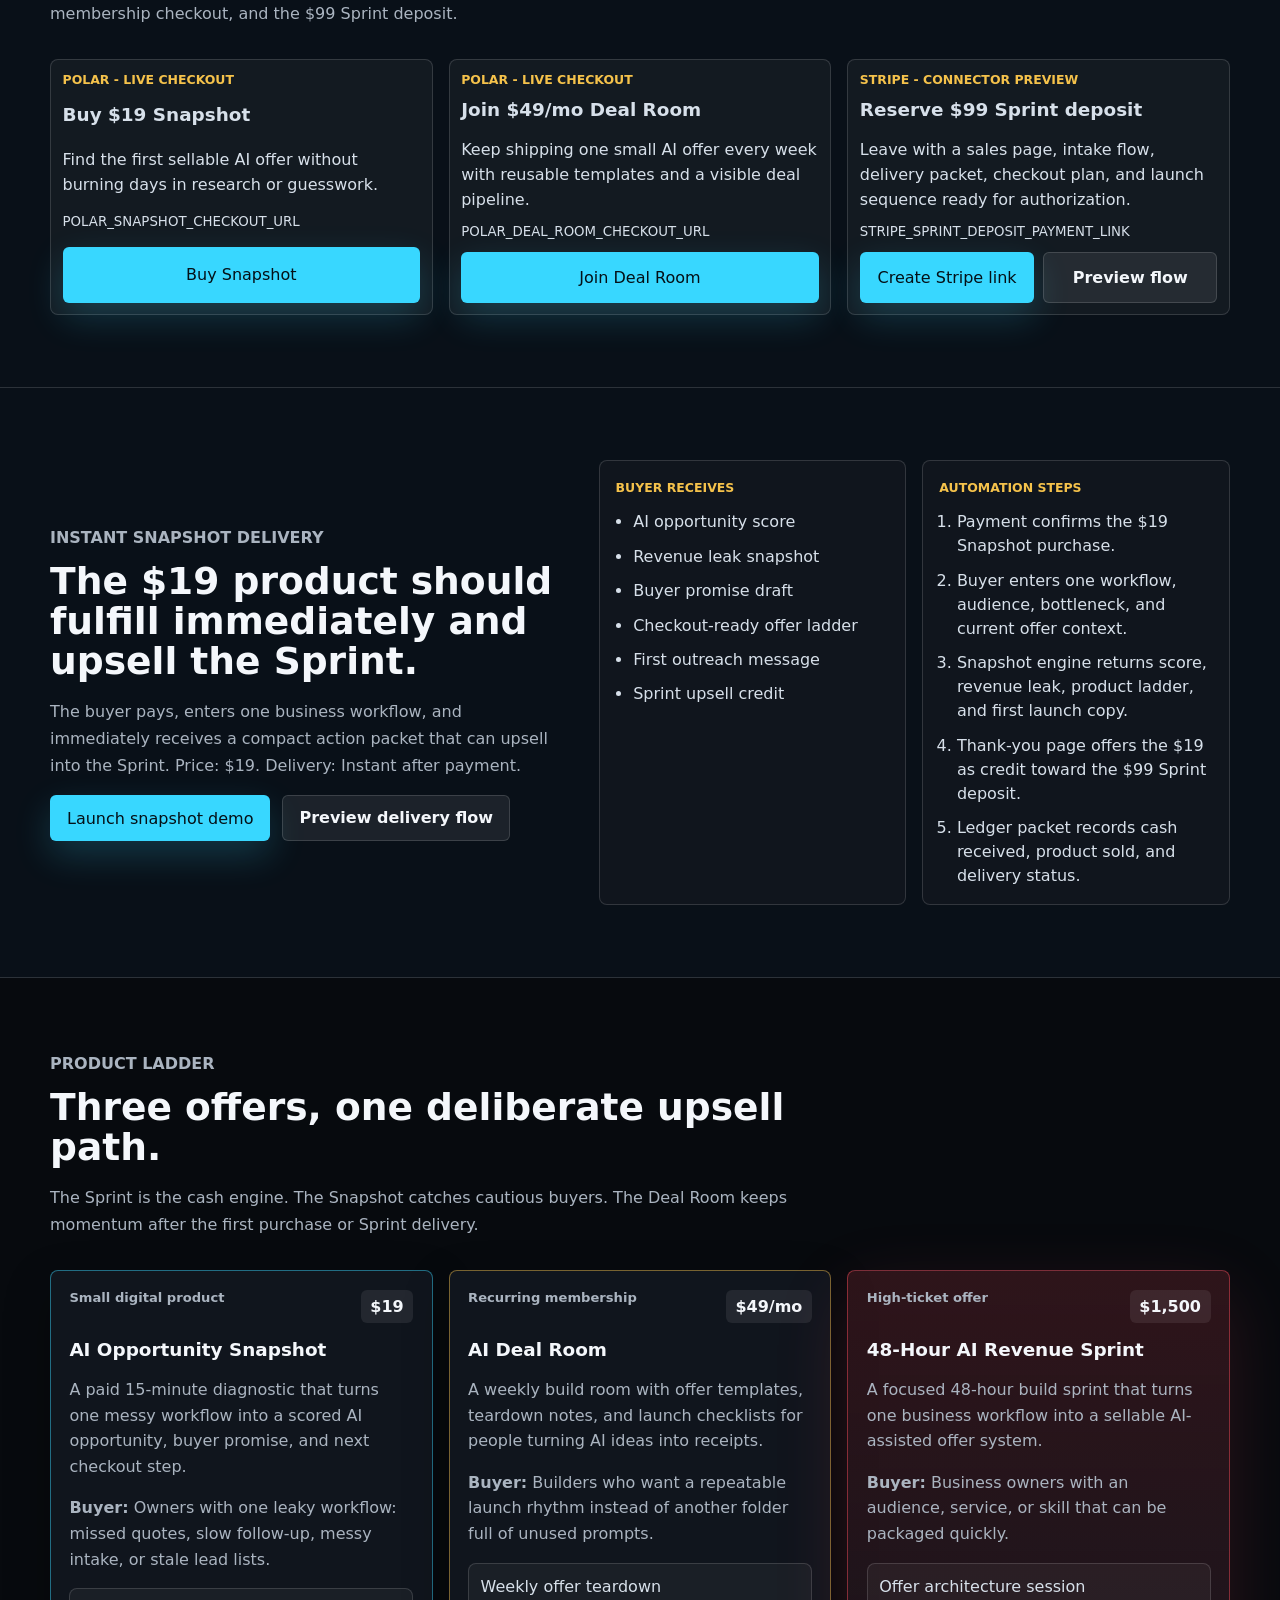
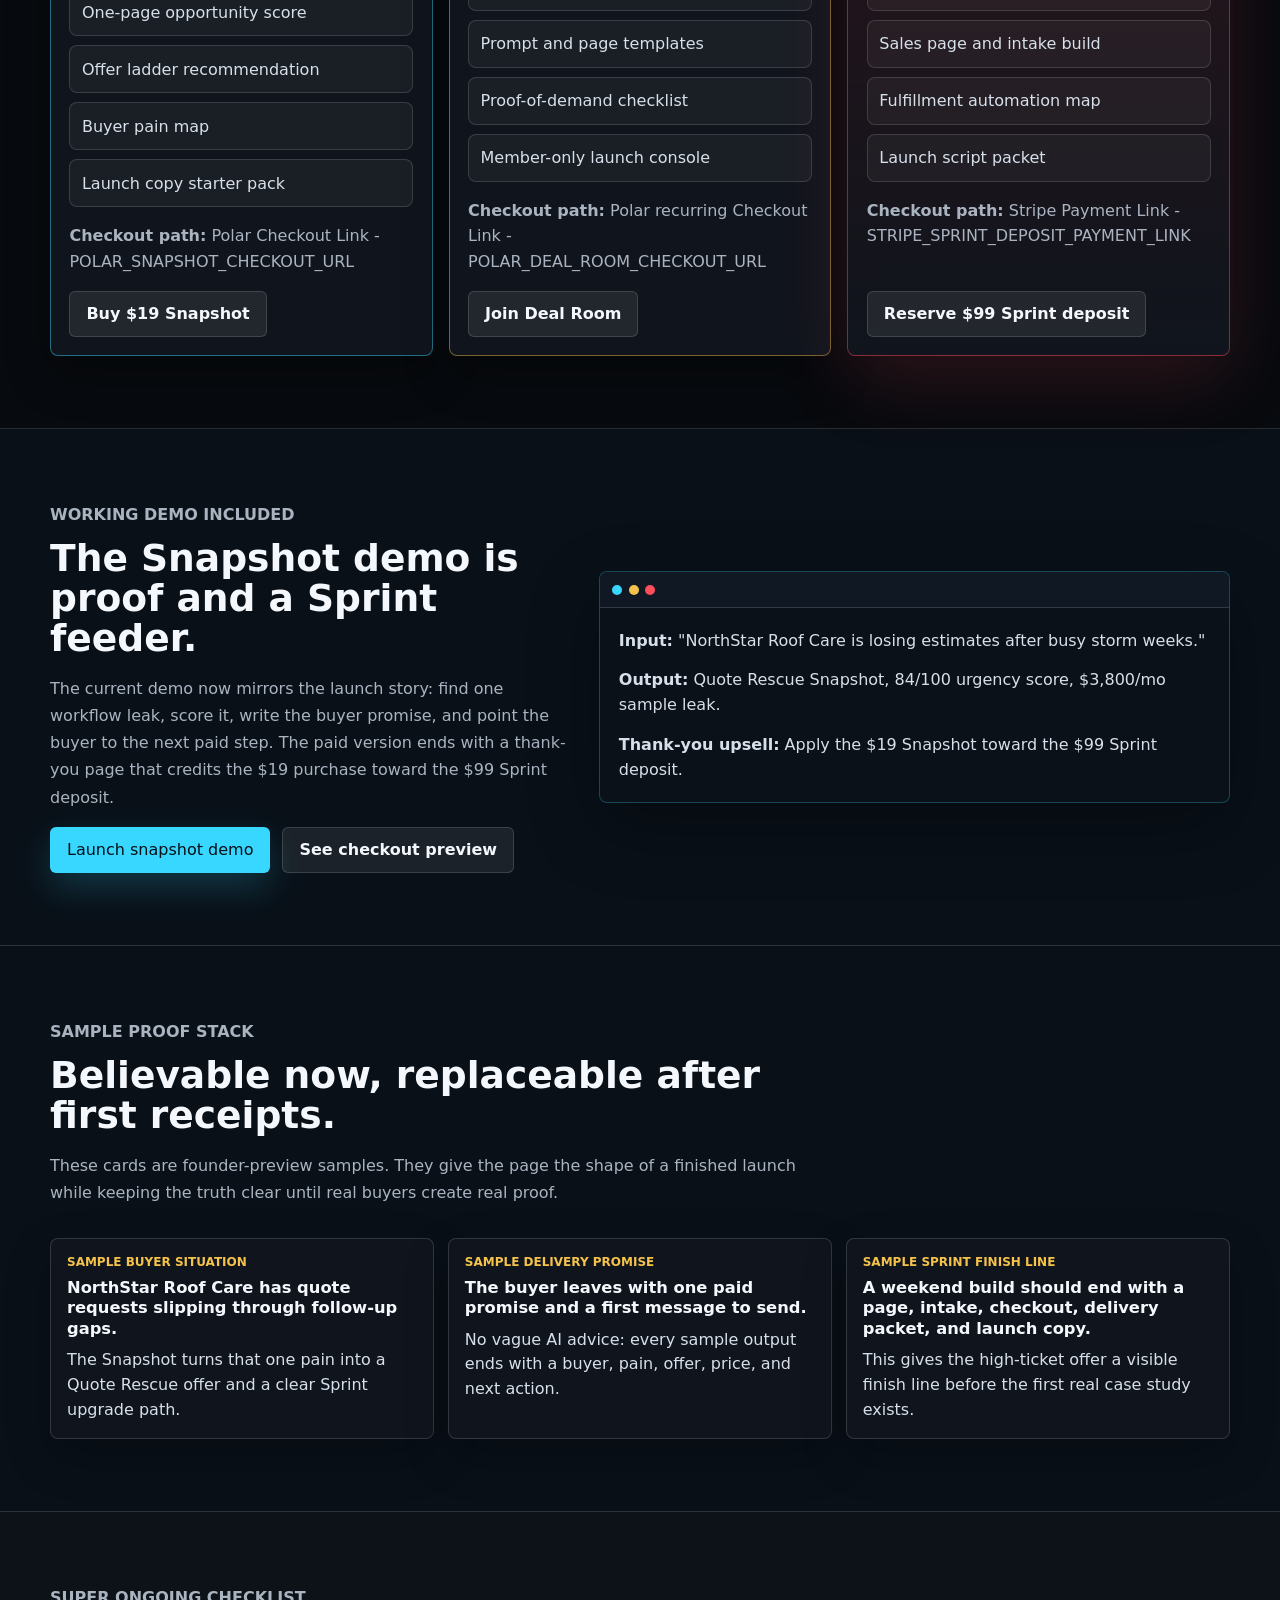
==== commit 7f6948e5: "Publish Polar checkout links" ====
--- a/site/index.html
+++ b/site/index.html
@@ -8,7 +8,7 @@
       name="description"
       content="A local preview sales site for the Codex AI Money Challenge product ladder: Snapshot, Deal Room, and 48-Hour AI Revenue Sprint."
     >
-    <link rel="stylesheet" href="./styles.css?v=20260723c">
+    <link rel="stylesheet" href="./styles.css?v=20260723d">
   </head>
   <body>
     <header class="topbar" aria-label="Primary navigation">
@@ -526,6 +526,6 @@
       </div>
     </div>
 
-    <script type="module" src="./app.js?v=20260723c"></script>
+    <script type="module" src="./app.js?v=20260723d"></script>
   </body>
 </html>
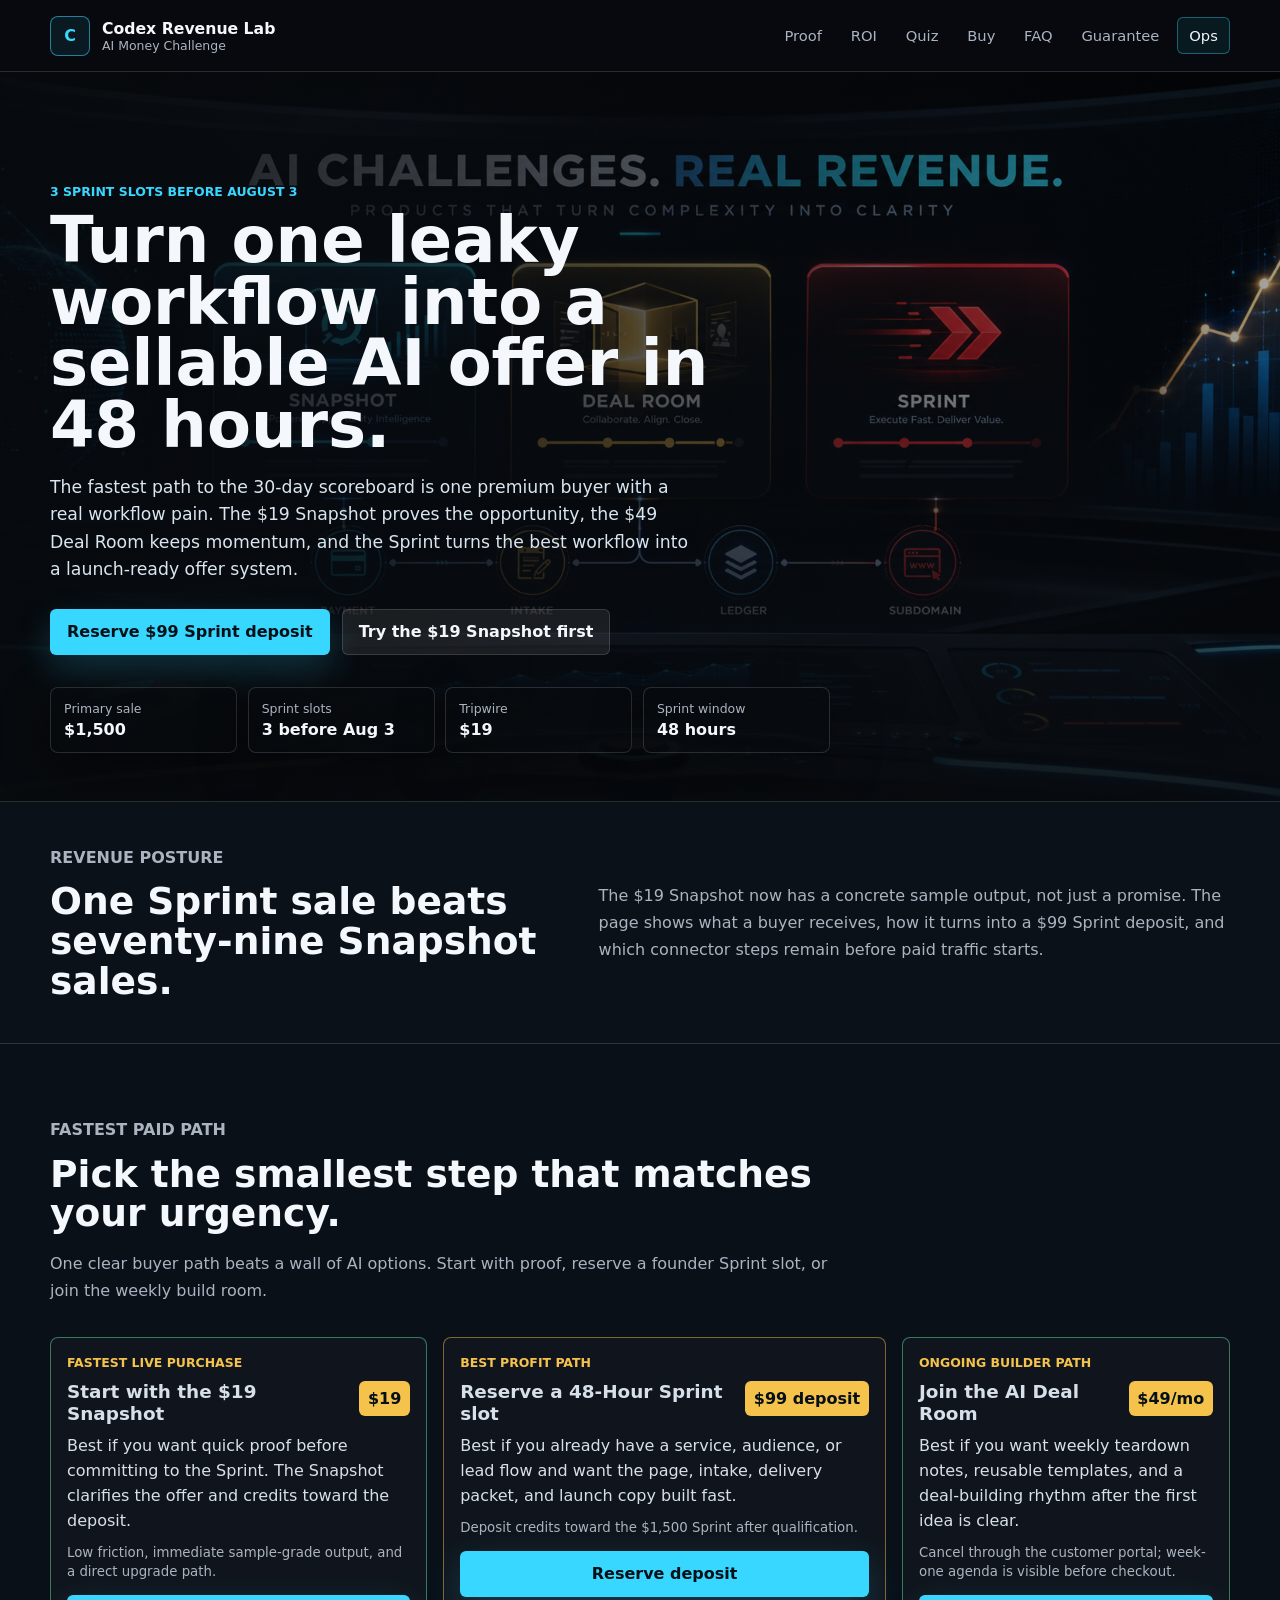
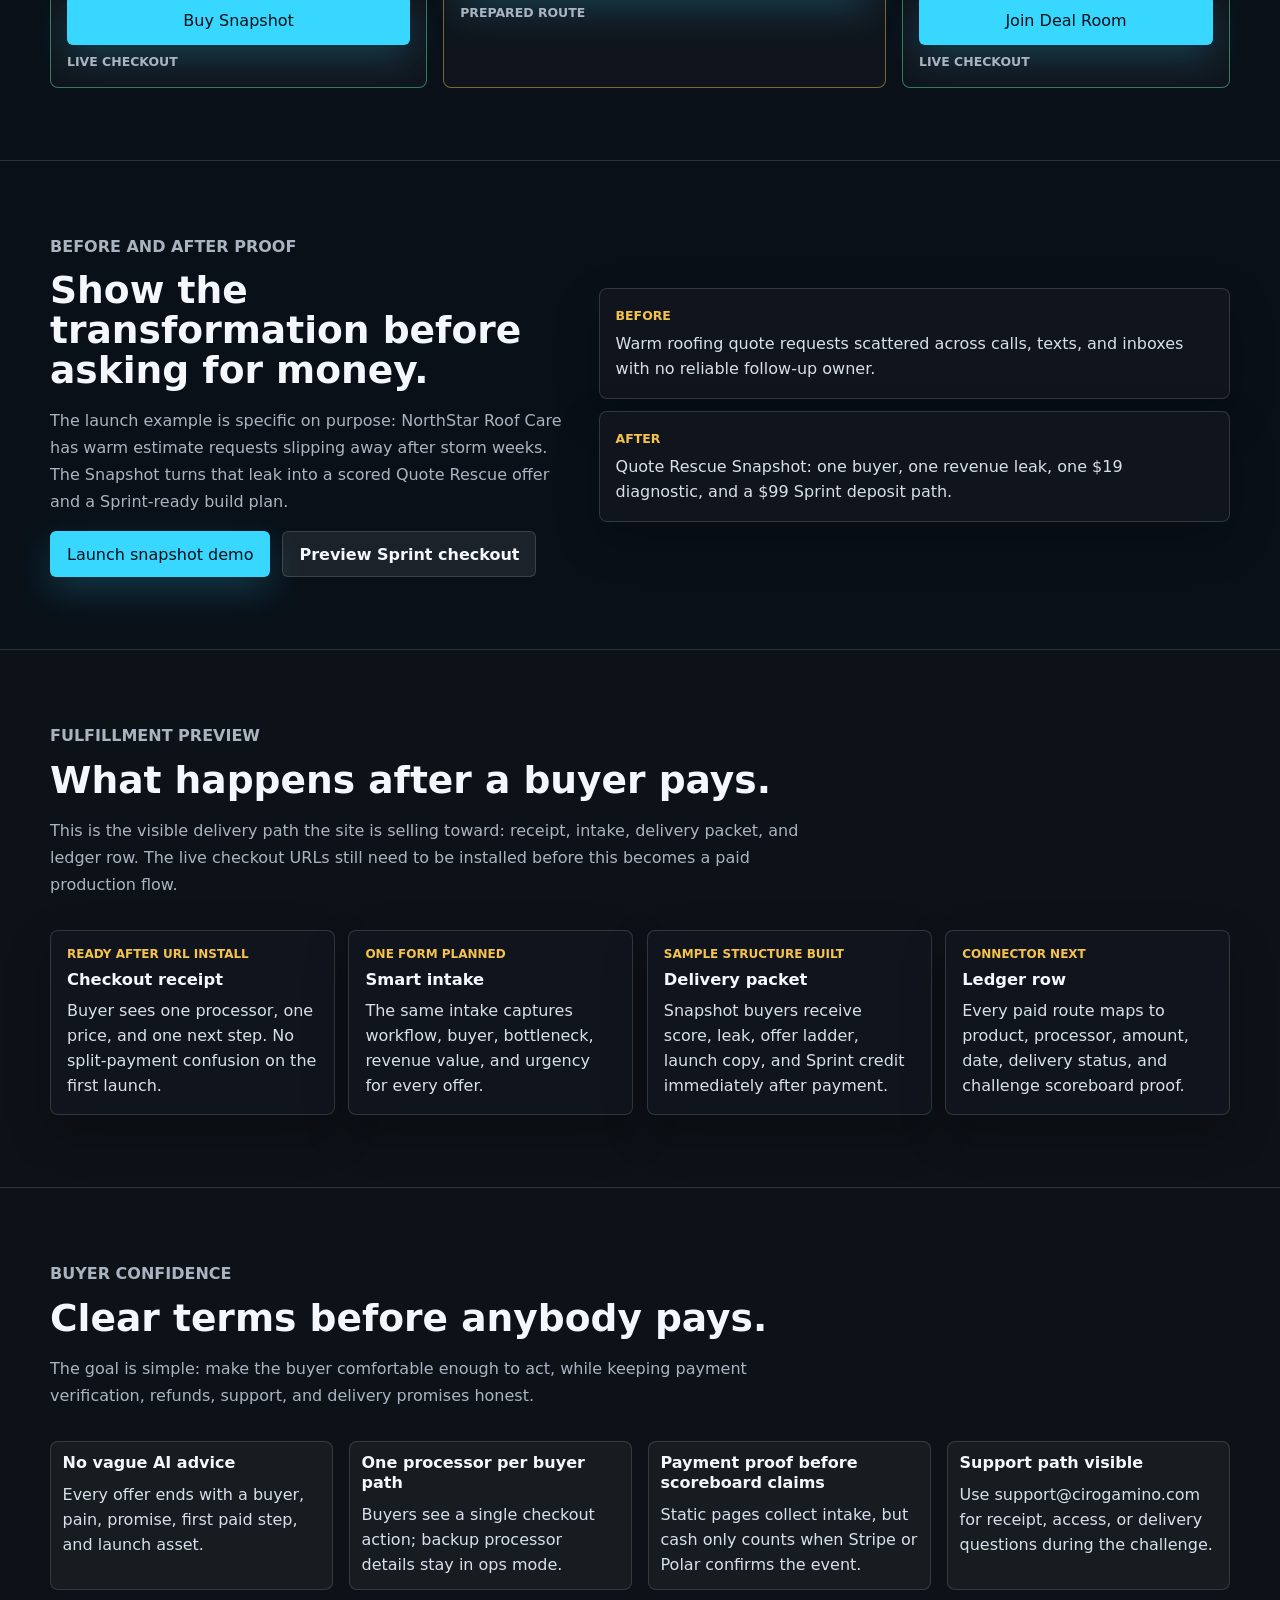
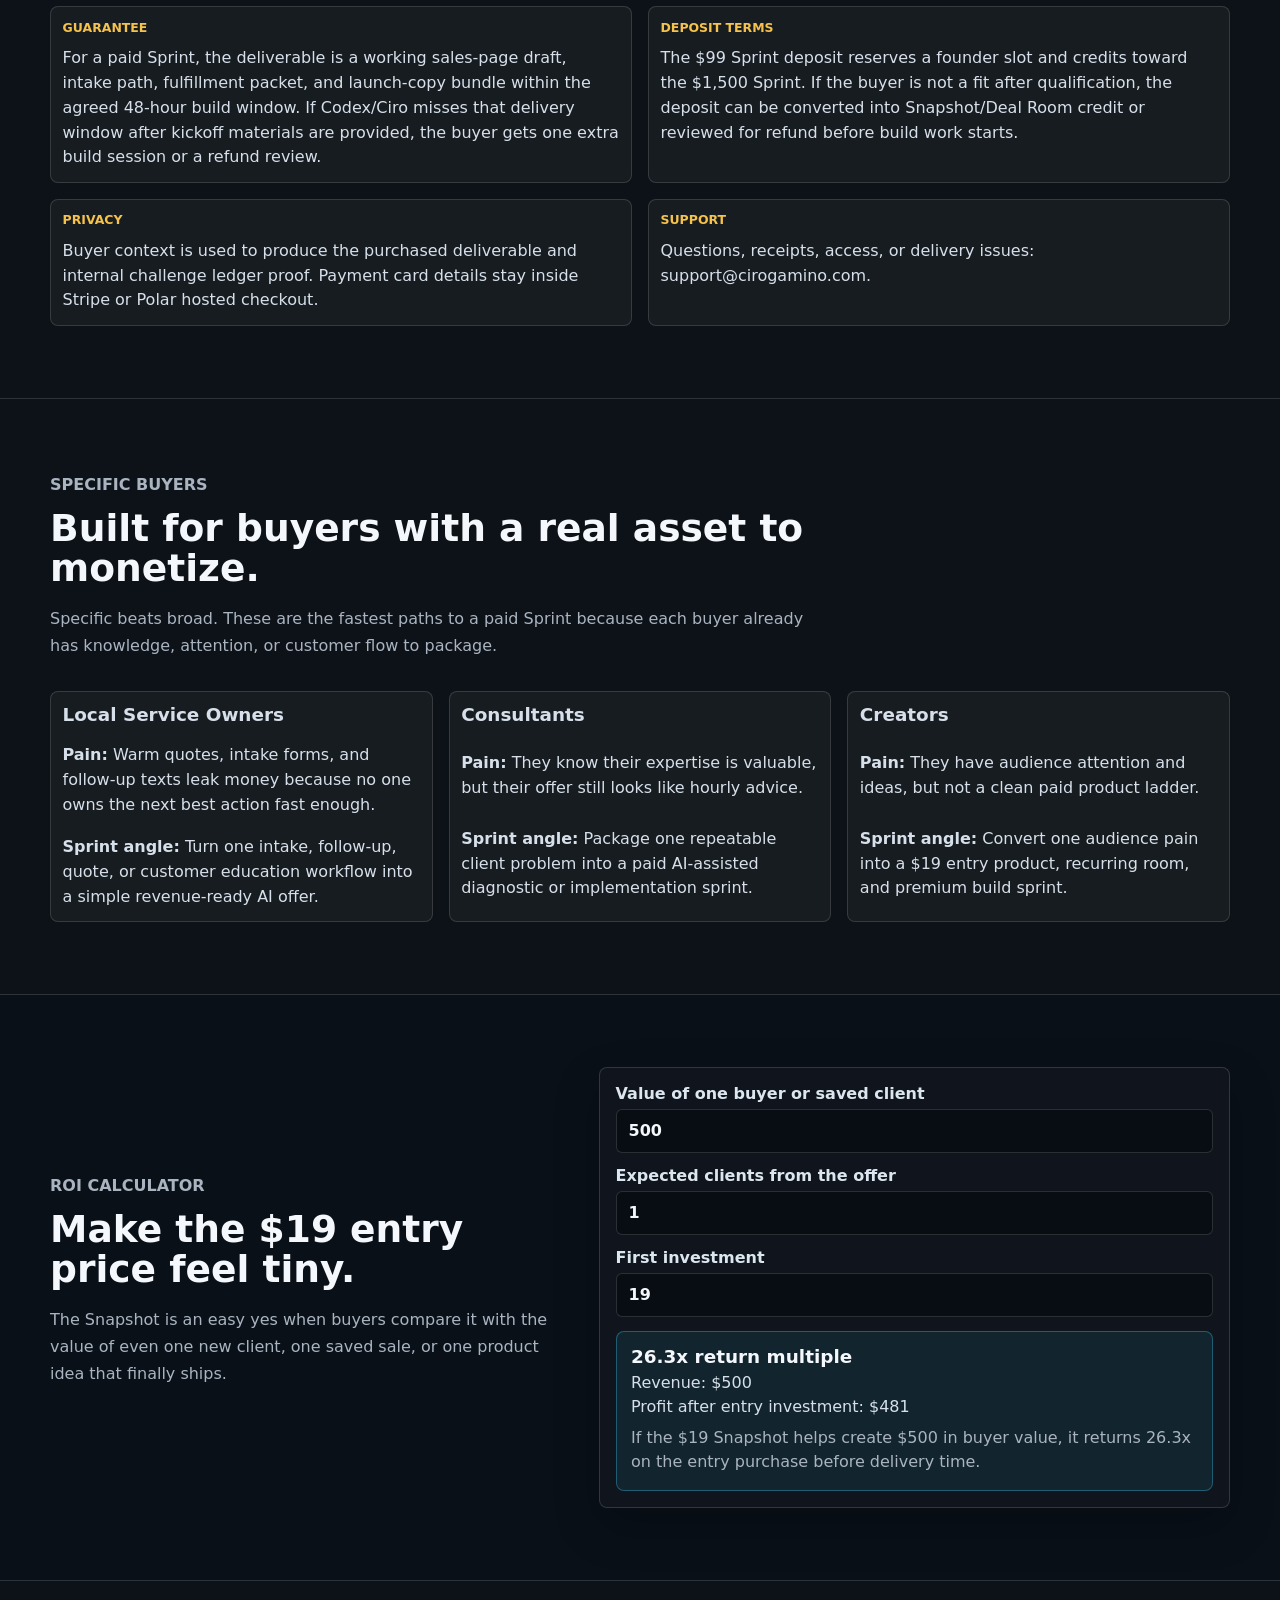
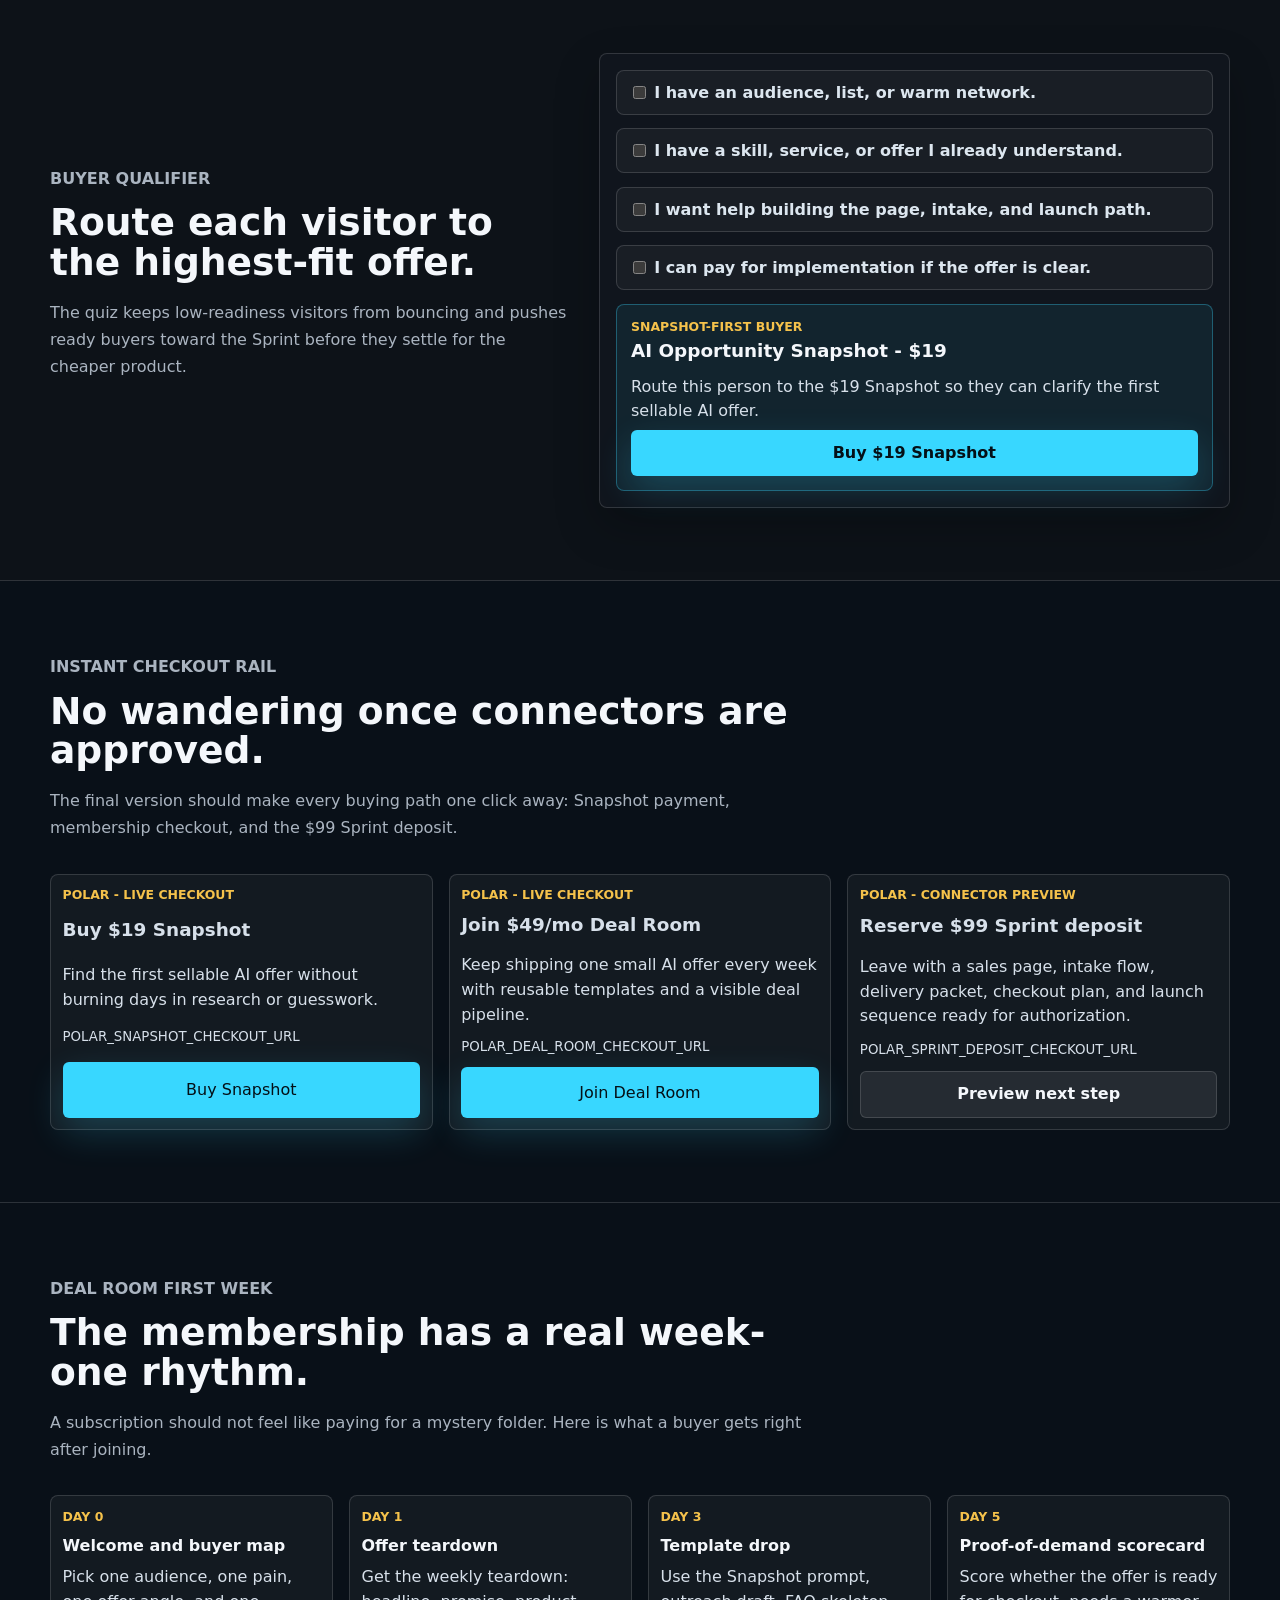
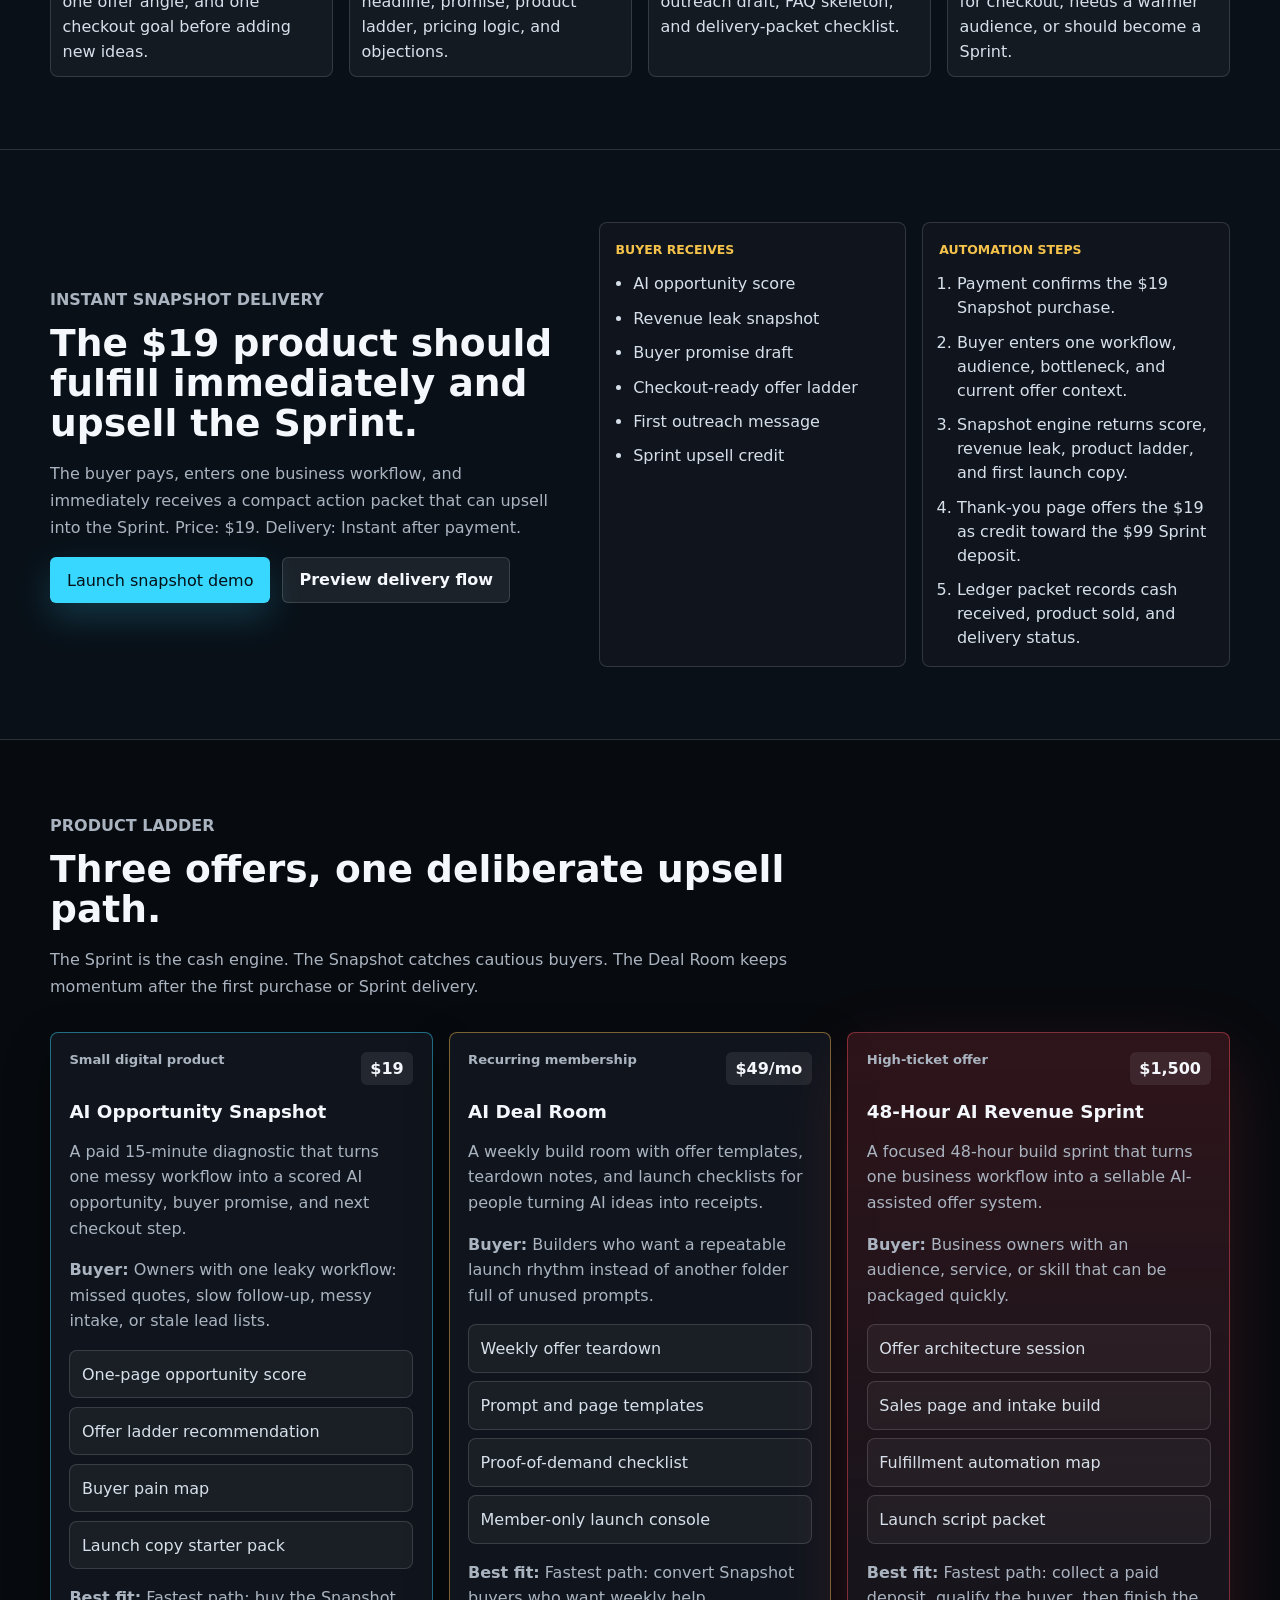
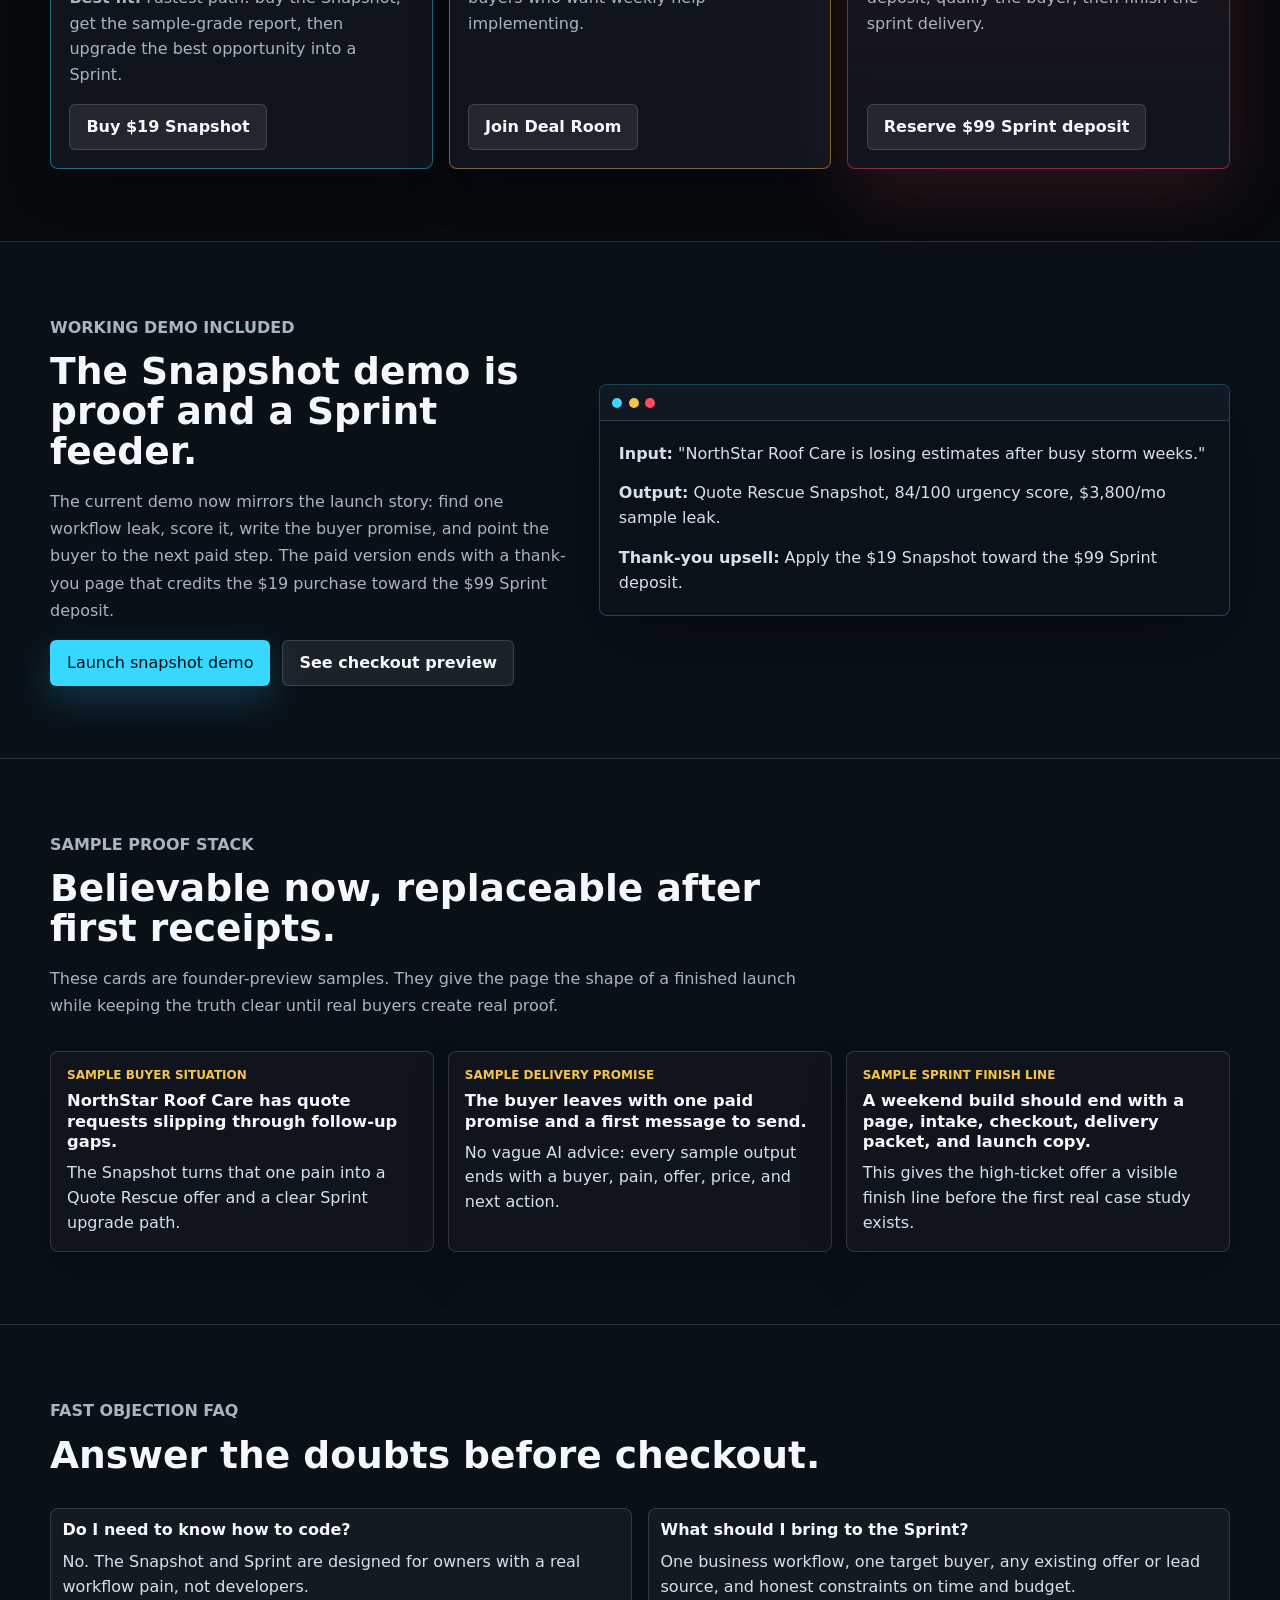
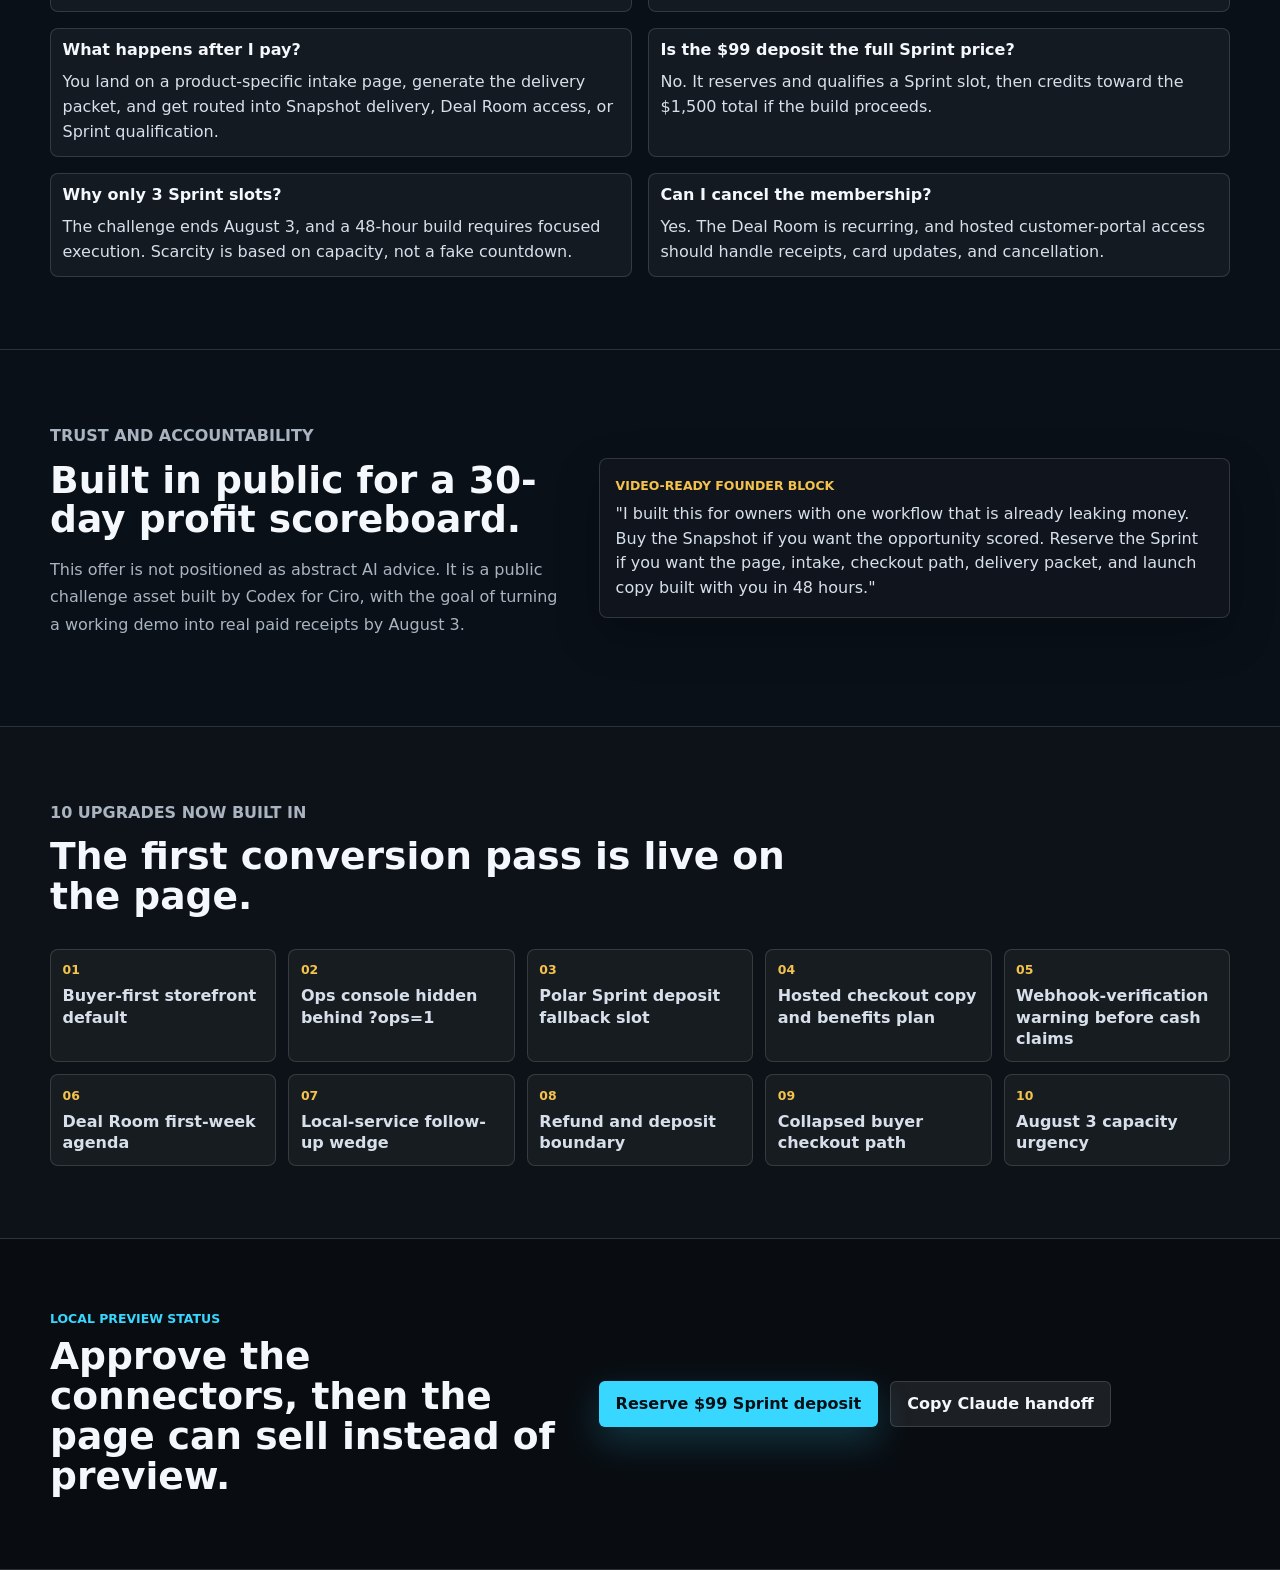
==== commit 2e60e897: "Publish buyer-ready sales site" ====
--- a/site/index.html
+++ b/site/index.html
@@ -3,14 +3,14 @@
   <head>
     <meta charset="utf-8">
     <meta name="viewport" content="width=device-width, initial-scale=1">
-    <title>AI Money Challenge Sales Console</title>
+    <title>AI Revenue Sprint | Codex Revenue Lab</title>
     <meta
       name="description"
-      content="A local preview sales site for the Codex AI Money Challenge product ladder: Snapshot, Deal Room, and 48-Hour AI Revenue Sprint."
+      content="Buy an AI Opportunity Snapshot, join the AI Deal Room, or reserve a 48-Hour AI Revenue Sprint slot with Codex Revenue Lab."
     >
-    <link rel="stylesheet" href="./styles.css?v=20260723d">
+    <link rel="stylesheet" href="./styles.css?v=20260727a">
   </head>
-  <body>
+  <body class="buyer-mode">
     <header class="topbar" aria-label="Primary navigation">
       <a class="brand" href="#top" aria-label="AI Money Challenge Sales Console home">
         <span class="brand-mark" aria-hidden="true">C</span>
@@ -22,21 +22,24 @@
       <nav class="nav-links" aria-label="Page sections">
         <a href="#proof">Proof</a>
         <a href="#roi-calculator">ROI</a>
-        <a href="#project-progress">Progress</a>
-        <a href="#launch-product-preview">Preview</a>
-        <a href="#product-visual-suite">Visuals</a>
-        <a href="#master-launch-checklist">Master</a>
-        <a href="#go-button-dashboard">Go</a>
-        <a href="#payment-operating-system">Payments</a>
         <a href="#qualifier">Quiz</a>
-        <a href="#super-checklist">Checklist</a>
         <a href="#product-ladder">Buy</a>
-        <a href="#launch-readiness">Launch</a>
+        <a href="#buyer-faq">FAQ</a>
+        <a href="#checkout-confidence">Guarantee</a>
+        <a href="#project-progress" data-ops-link>Progress</a>
+        <a href="#launch-product-preview" data-ops-link>Preview</a>
+        <a href="#product-visual-suite" data-ops-link>Visuals</a>
+        <a href="#master-launch-checklist" data-ops-link>Master</a>
+        <a href="#go-button-dashboard" data-ops-link>Go</a>
+        <a href="#payment-operating-system" data-ops-link>Payments</a>
+        <a href="#super-checklist" data-ops-link>Checklist</a>
+        <a href="#launch-readiness" data-ops-link>Launch</a>
+        <a class="ops-toggle" id="ops-toggle" href="?ops=1#project-progress">Ops</a>
       </nav>
     </header>
 
     <main id="top">
-      <section class="project-progress" id="project-progress" aria-labelledby="project-progress-title">
+      <section class="project-progress" id="project-progress" aria-labelledby="project-progress-title" data-ops-section>
         <div class="section-inner progress-layout">
           <div>
             <p class="eyebrow">Whole project progress</p>
@@ -56,7 +59,7 @@
         </div>
       </section>
 
-      <section class="launch-timeline" id="launch-timeline" aria-labelledby="launch-timeline-title">
+      <section class="launch-timeline" id="launch-timeline" aria-labelledby="launch-timeline-title" data-ops-section>
         <div class="section-inner timeline-shell">
           <div class="timeline-header">
             <div>
@@ -117,7 +120,21 @@
         </div>
       </section>
 
-      <section class="section launch-preview-section" id="launch-product-preview" aria-labelledby="launch-preview-title">
+      <section class="section buyer-path-section" id="buyer-path" aria-labelledby="buyer-path-title">
+        <div class="section-inner">
+          <div class="section-heading">
+            <p class="eyebrow">Fastest paid path</p>
+            <h2 id="buyer-path-title">Pick the smallest step that matches your urgency.</h2>
+            <p>
+              One clear buyer path beats a wall of AI options. Start with proof, reserve a
+              founder Sprint slot, or join the weekly build room.
+            </p>
+          </div>
+          <div class="buyer-path-grid" id="buyer-path-grid"></div>
+        </div>
+      </section>
+
+      <section class="section launch-preview-section" id="launch-product-preview" aria-labelledby="launch-preview-title" data-ops-section>
         <div class="section-inner">
           <div class="section-heading">
             <p class="eyebrow">Launch-ready product previews</p>
@@ -128,7 +145,7 @@
         </div>
       </section>
 
-      <section class="section product-visual-section" id="product-visual-suite" aria-labelledby="product-visual-title">
+      <section class="section product-visual-section" id="product-visual-suite" aria-labelledby="product-visual-title" data-ops-section>
         <div class="section-inner product-visual-layout">
           <div class="product-visual-copy">
             <p class="eyebrow">Sellable product visuals</p>
@@ -143,7 +160,7 @@
         </div>
       </section>
 
-      <section class="section master-checklist-section" id="master-launch-checklist" aria-labelledby="master-checklist-title">
+      <section class="section master-checklist-section" id="master-launch-checklist" aria-labelledby="master-checklist-title" data-ops-section>
         <div class="section-inner">
           <div class="section-heading">
             <p class="eyebrow">Master operating checklist</p>
@@ -155,7 +172,7 @@
         </div>
       </section>
 
-      <section class="section go-section" id="go-button-dashboard" aria-labelledby="go-button-title">
+      <section class="section go-section" id="go-button-dashboard" aria-labelledby="go-button-title" data-ops-section>
         <div class="section-inner">
           <div class="go-header">
             <div>
@@ -177,7 +194,7 @@
         </div>
       </section>
 
-      <section class="section payment-section" id="payment-operating-system" aria-labelledby="payment-title">
+      <section class="section payment-section" id="payment-operating-system" aria-labelledby="payment-title" data-ops-section>
         <div class="section-inner">
           <div class="payment-header">
             <div>
@@ -197,7 +214,7 @@
         </div>
       </section>
 
-      <section class="section profit-system-section" id="profit-upgrade-system" aria-labelledby="profit-system-title">
+      <section class="section profit-system-section" id="profit-upgrade-system" aria-labelledby="profit-system-title" data-ops-section>
         <div class="section-inner">
           <div class="section-heading">
             <p class="eyebrow">10 Stripe / Polar profit upgrades</p>
@@ -253,6 +270,21 @@
             </p>
           </div>
           <div class="fulfillment-grid" id="fulfillment-preview-grid"></div>
+        </div>
+      </section>
+
+      <section class="section checkout-confidence-section" id="checkout-confidence" aria-labelledby="checkout-confidence-title">
+        <div class="section-inner">
+          <div class="section-heading">
+            <p class="eyebrow">Buyer confidence</p>
+            <h2 id="checkout-confidence-title">Clear terms before anybody pays.</h2>
+            <p>
+              The goal is simple: make the buyer comfortable enough to act, while keeping
+              payment verification, refunds, support, and delivery promises honest.
+            </p>
+          </div>
+          <div class="trust-stack-grid" id="trust-stack-grid"></div>
+          <div class="policy-grid" id="policy-grid"></div>
         </div>
       </section>
 
@@ -332,6 +364,20 @@
         </div>
       </section>
 
+      <section class="section deal-room-week-section" id="deal-room-week" aria-labelledby="deal-room-week-title">
+        <div class="section-inner">
+          <div class="section-heading">
+            <p class="eyebrow">Deal Room first week</p>
+            <h2 id="deal-room-week-title">The membership has a real week-one rhythm.</h2>
+            <p>
+              A subscription should not feel like paying for a mystery folder. Here is what
+              a buyer gets right after joining.
+            </p>
+          </div>
+          <div class="deal-week-grid" id="deal-week-grid"></div>
+        </div>
+      </section>
+
       <section class="section snapshot-delivery-section" id="snapshot-delivery" aria-labelledby="snapshot-delivery-title">
         <div class="section-inner snapshot-layout">
           <div>
@@ -419,7 +465,7 @@
         </div>
       </section>
 
-      <section class="section checklist-section" id="super-checklist" aria-labelledby="checklist-title">
+      <section class="section checklist-section" id="super-checklist" aria-labelledby="checklist-title" data-ops-section>
         <div class="section-inner">
           <div class="section-heading">
             <p class="eyebrow">Super Ongoing Checklist</p>
@@ -435,6 +481,41 @@
         </div>
       </section>
 
+      <section class="section buyer-faq-section" id="buyer-faq" aria-labelledby="buyer-faq-title">
+        <div class="section-inner">
+          <div class="section-heading">
+            <p class="eyebrow">Fast objection FAQ</p>
+            <h2 id="buyer-faq-title">Answer the doubts before checkout.</h2>
+          </div>
+          <div class="faq-grid" id="faq-grid"></div>
+        </div>
+      </section>
+
+      <section class="section hosted-checkout-section" id="hosted-checkout-copy" aria-labelledby="hosted-checkout-title" data-ops-section>
+        <div class="section-inner">
+          <div class="section-heading">
+            <p class="eyebrow">Hosted checkout copy</p>
+            <h2 id="hosted-checkout-title">What to paste into Polar so the payment page keeps selling.</h2>
+            <p>
+              These are ops-only checkout descriptions and benefits. They make the hosted
+              Polar page feel as strong as the sales page.
+            </p>
+          </div>
+          <div class="hosted-copy-grid" id="hosted-copy-grid"></div>
+        </div>
+      </section>
+
+      <section class="section executive-queue-section" id="executive-question-queue" aria-labelledby="executive-queue-title" data-ops-section>
+        <div class="section-inner">
+          <div class="section-heading">
+            <p class="eyebrow">Executive assistant queue</p>
+            <h2 id="executive-queue-title">Questions I am staying ahead of for Ciro.</h2>
+            <p id="executive-queue-summary"></p>
+          </div>
+          <div class="executive-question-grid" id="executive-question-grid"></div>
+        </div>
+      </section>
+
       <section class="section trust-section" id="trust" aria-labelledby="trust-title">
         <div class="section-inner trust-layout">
           <div>
@@ -468,7 +549,7 @@
         </div>
       </section>
 
-      <section class="section growth-section" id="growth-ideas" aria-labelledby="growth-title">
+      <section class="section growth-section" id="growth-ideas" aria-labelledby="growth-title" data-ops-section>
         <div class="section-inner">
           <div class="section-heading">
             <p class="eyebrow">10 more money levers</p>
@@ -478,7 +559,7 @@
         </div>
       </section>
 
-      <section class="section launch-section" id="launch-readiness" aria-labelledby="launch-title">
+      <section class="section launch-section" id="launch-readiness" aria-labelledby="launch-title" data-ops-section>
         <div class="section-inner launch-layout">
           <div>
             <p class="eyebrow">Connector plan</p>
@@ -526,6 +607,6 @@
       </div>
     </div>
 
-    <script type="module" src="./app.js?v=20260723d"></script>
+    <script type="module" src="./app.js?v=20260727a"></script>
   </body>
 </html>
--- a/site/styles.css
+++ b/site/styles.css
@@ -110,6 +110,29 @@
   outline: none;
 }
 
+.ops-toggle {
+  border: 1px solid rgba(56, 215, 255, 0.38);
+  color: var(--text) !important;
+  background: rgba(56, 215, 255, 0.08);
+}
+
+body.buyer-mode [data-ops-section],
+body.buyer-mode [data-ops-link] {
+  display: none;
+}
+
+body.ops-mode [data-ops-section] {
+  display: block;
+}
+
+body.ops-mode .topbar {
+  position: static;
+}
+
+body.ops-mode .project-progress {
+  top: 0;
+}
+
 .hero {
   position: relative;
   display: grid;
@@ -239,7 +262,7 @@
 .timeline-mini-grid,
 .timeline-speed-grid,
 .timeline-phase-grid {
-  grid-template-columns: repeat(5, minmax(0, 1fr));
+  grid-template-columns: repeat(auto-fit, minmax(190px, 1fr));
 }
 
 .timeline-eta-card,
@@ -531,10 +554,34 @@
 .checkout-grid,
 .processor-grid,
 .payment-route-grid,
-.go-grid {
+.go-grid,
+.buyer-path-grid,
+.trust-stack-grid,
+.policy-grid,
+.deal-week-grid,
+.faq-grid,
+.hosted-copy-grid,
+.executive-question-grid {
   display: grid;
   grid-template-columns: repeat(3, minmax(0, 1fr));
   gap: 1rem;
+}
+
+.buyer-path-grid {
+  grid-template-columns: minmax(0, 1.15fr) minmax(0, 1.35fr) minmax(0, 1fr);
+}
+
+.trust-stack-grid,
+.deal-week-grid,
+.hosted-copy-grid,
+.executive-question-grid {
+  grid-template-columns: repeat(4, minmax(0, 1fr));
+}
+
+.policy-grid,
+.faq-grid {
+  grid-template-columns: repeat(2, minmax(0, 1fr));
+  margin-top: 1rem;
 }
 
 .payment-route-grid {
@@ -627,6 +674,13 @@
 .include-list li,
 .niche-card,
 .checkout-card,
+.buyer-path-card,
+.trust-stack-card,
+.policy-card,
+.deal-week-card,
+.faq-card,
+.hosted-copy-card,
+.executive-question-card,
 .go-card,
 .processor-card,
 .payment-route-card,
@@ -650,7 +704,10 @@
 .checkout-section,
 .snapshot-delivery-section,
 .trust-section,
-.growth-section {
+.growth-section,
+.buyer-path-section,
+.deal-room-week-section,
+.buyer-faq-section {
   background: #091018;
 }
 
@@ -658,7 +715,10 @@
 .payment-section,
 .quiz-section,
 .checklist-section,
-.upgrade-section {
+.upgrade-section,
+.checkout-confidence-section,
+.hosted-checkout-section,
+.executive-queue-section {
   background: #0d1218;
 }
 
@@ -989,9 +1049,115 @@
 
 .checkout-card,
 .growth-card,
-.niche-card {
+.niche-card,
+.buyer-path-card,
+.trust-stack-card,
+.policy-card,
+.deal-week-card,
+.faq-card,
+.hosted-copy-card,
+.executive-question-card {
   display: grid;
   gap: 0.6rem;
+}
+
+.buyer-path-card {
+  align-content: start;
+  padding: 1rem;
+  background: var(--panel);
+}
+
+.buyer-path-card[data-live="true"] {
+  border-color: rgba(96, 211, 148, 0.52);
+}
+
+.buyer-path-card[data-live="false"] {
+  border-color: rgba(245, 194, 75, 0.48);
+}
+
+.buyer-path-card span,
+.policy-card span,
+.deal-week-card span,
+.hosted-copy-card span,
+.executive-question-card span {
+  color: var(--gold);
+  font-size: 0.78rem;
+  font-weight: 900;
+  text-transform: uppercase;
+}
+
+.buyer-path-top {
+  display: flex;
+  align-items: flex-start;
+  justify-content: space-between;
+  gap: 0.8rem;
+}
+
+.buyer-path-top strong {
+  flex: 0 0 auto;
+  padding: 0.35rem 0.55rem;
+  border-radius: 6px;
+  color: #061018;
+  background: var(--gold);
+  font-weight: 900;
+}
+
+.buyer-path-card p,
+.trust-stack-card p,
+.policy-card p,
+.deal-week-card p,
+.faq-card p,
+.hosted-copy-card p,
+.executive-question-card p {
+  margin: 0;
+  color: #d7e0ea;
+  line-height: 1.55;
+}
+
+.buyer-path-card small,
+.hosted-copy-card small,
+.executive-question-card small {
+  color: var(--muted);
+  line-height: 1.45;
+}
+
+.buyer-path-action {
+  display: grid;
+  gap: 0.45rem;
+  align-items: start;
+  margin-top: 0.25rem;
+}
+
+.buyer-path-action em {
+  color: var(--muted);
+  font-size: 0.78rem;
+  font-style: normal;
+  font-weight: 800;
+  text-transform: uppercase;
+}
+
+.trust-stack-card,
+.policy-card,
+.deal-week-card,
+.faq-card,
+.hosted-copy-card,
+.executive-question-card {
+  align-content: start;
+  background: rgba(255, 255, 255, 0.045);
+}
+
+.trust-stack-card strong,
+.deal-week-card strong,
+.faq-card strong,
+.hosted-copy-card strong,
+.executive-question-card strong {
+  color: var(--text);
+  line-height: 1.25;
+}
+
+body.buyer-mode .handoff-box,
+body.buyer-mode .modal-actions [data-copy-claude] {
+  display: none;
 }
 
 .launch-preview-section {
@@ -1675,6 +1841,13 @@
   .product-grid,
   .niche-grid,
   .checkout-grid,
+  .buyer-path-grid,
+  .trust-stack-grid,
+  .policy-grid,
+  .deal-week-grid,
+  .faq-grid,
+  .hosted-copy-grid,
+  .executive-question-grid,
   .launch-preview-grid,
   .fulfillment-grid,
   .proof-stack-grid,
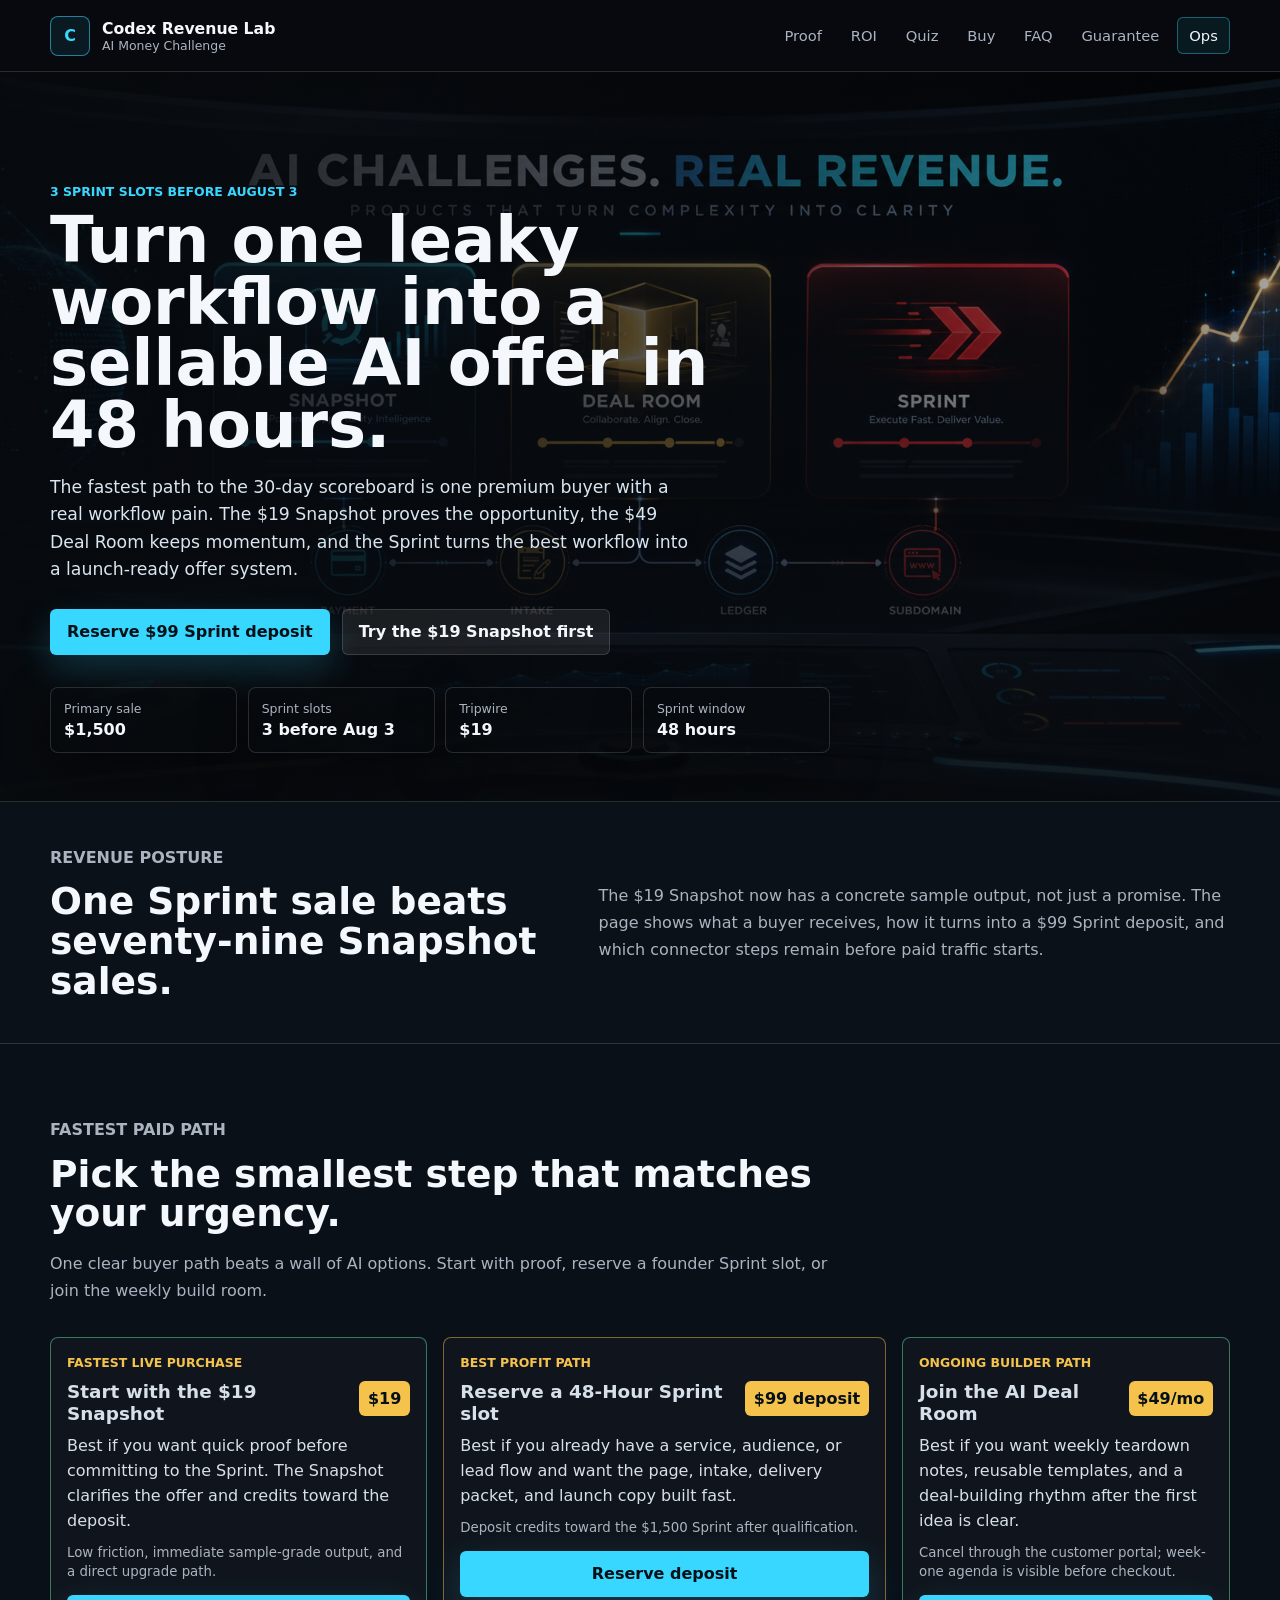
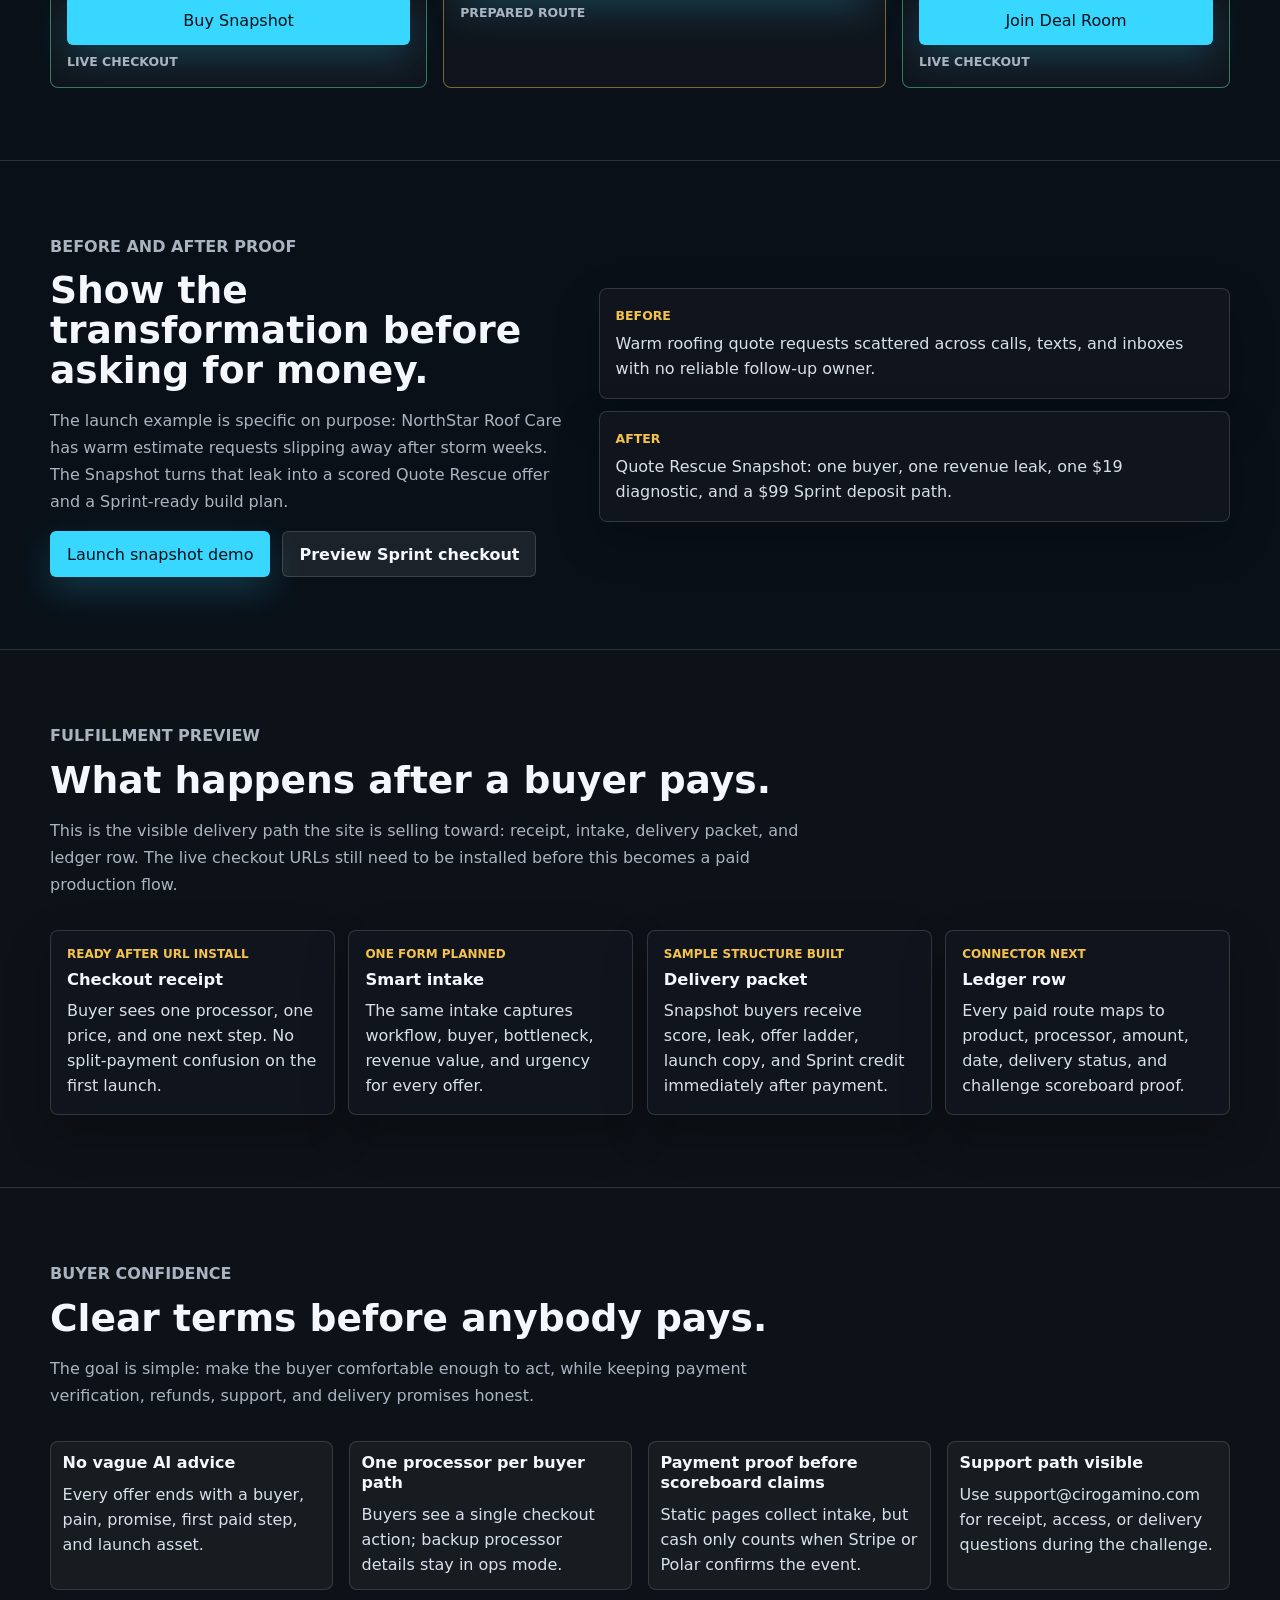
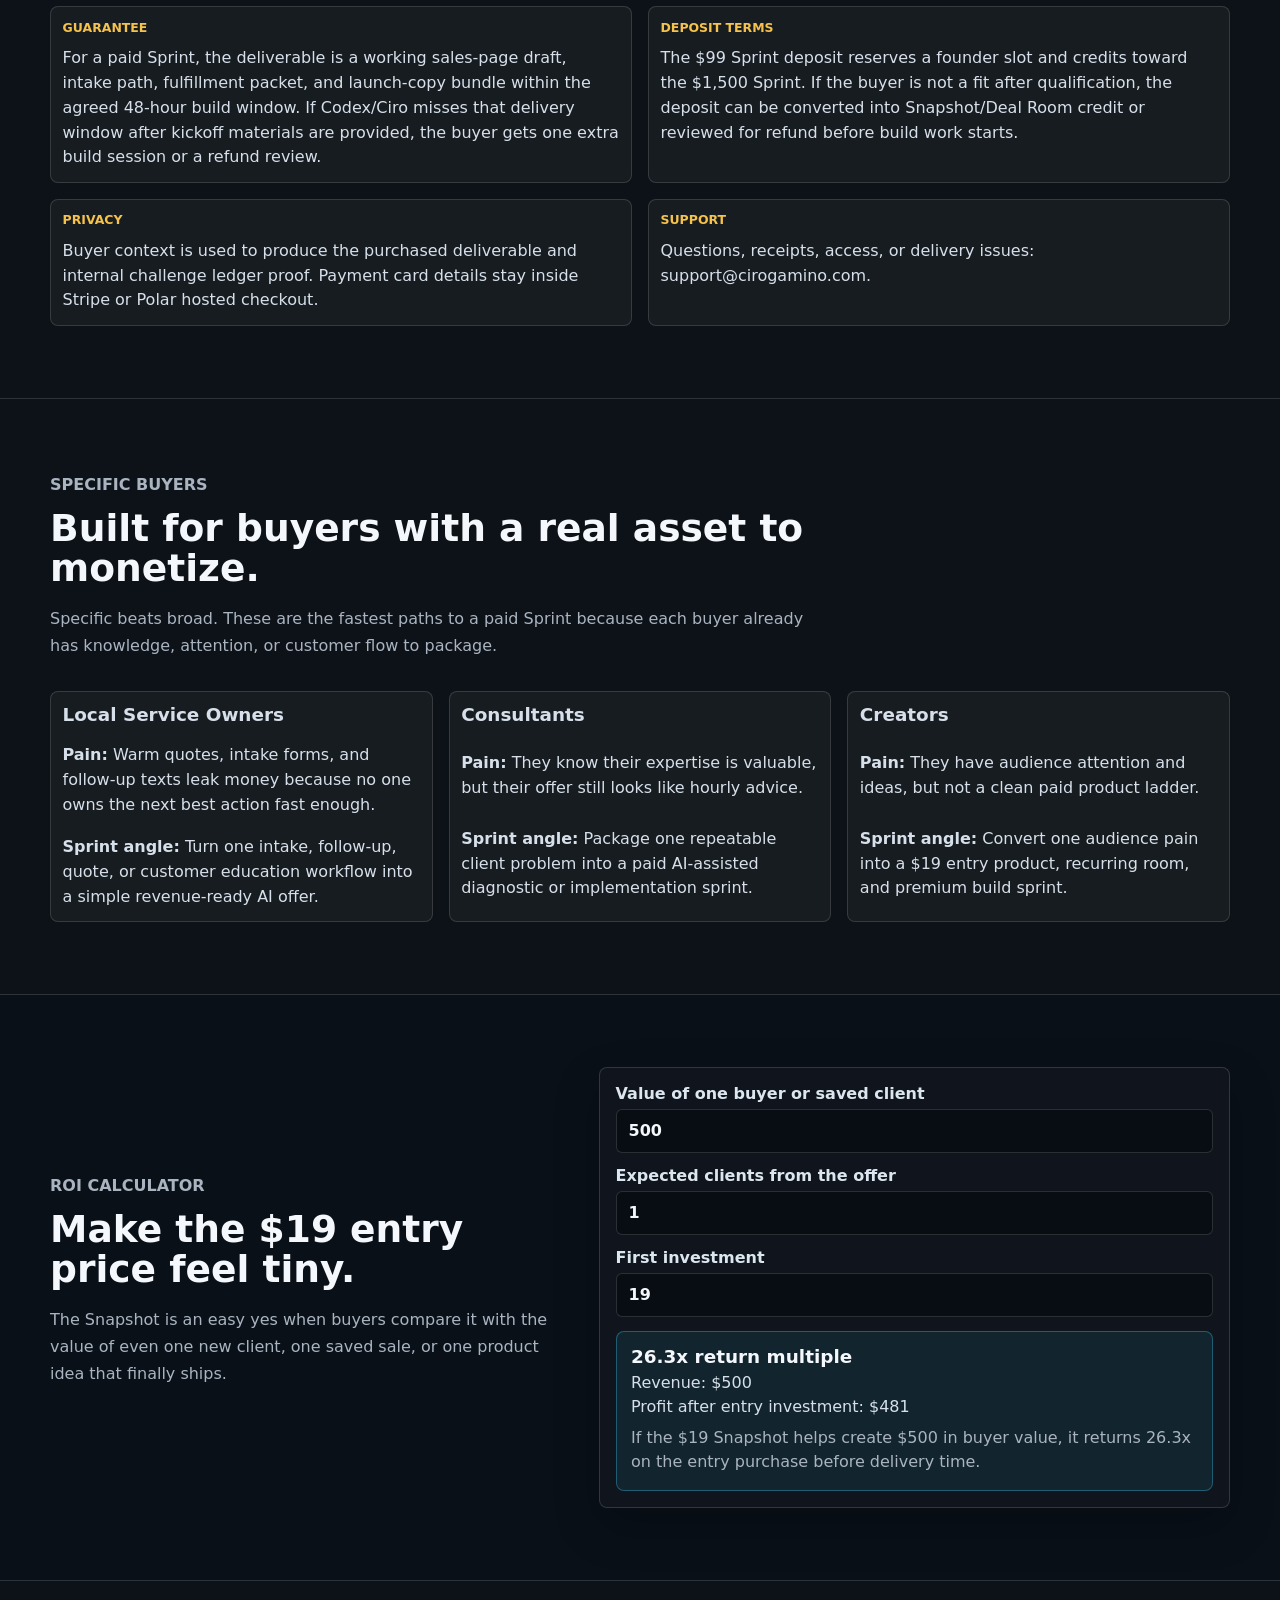
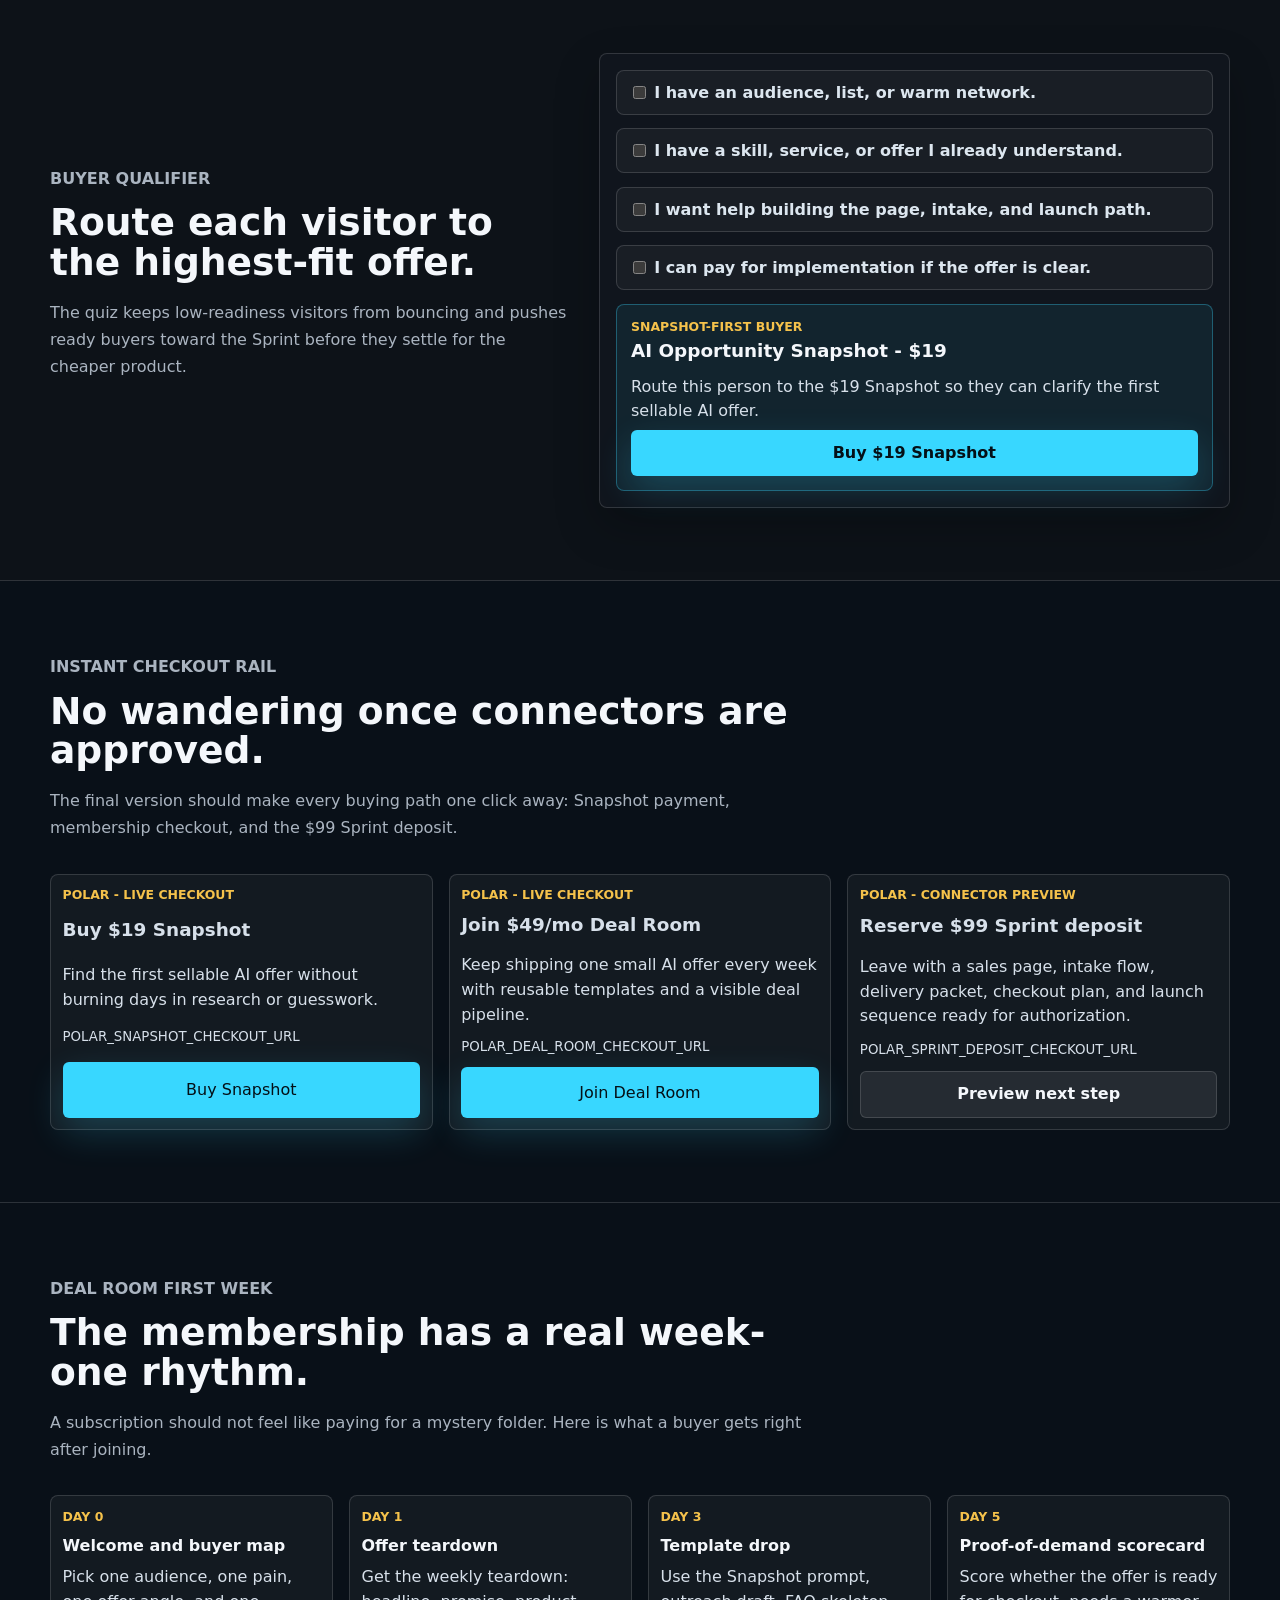
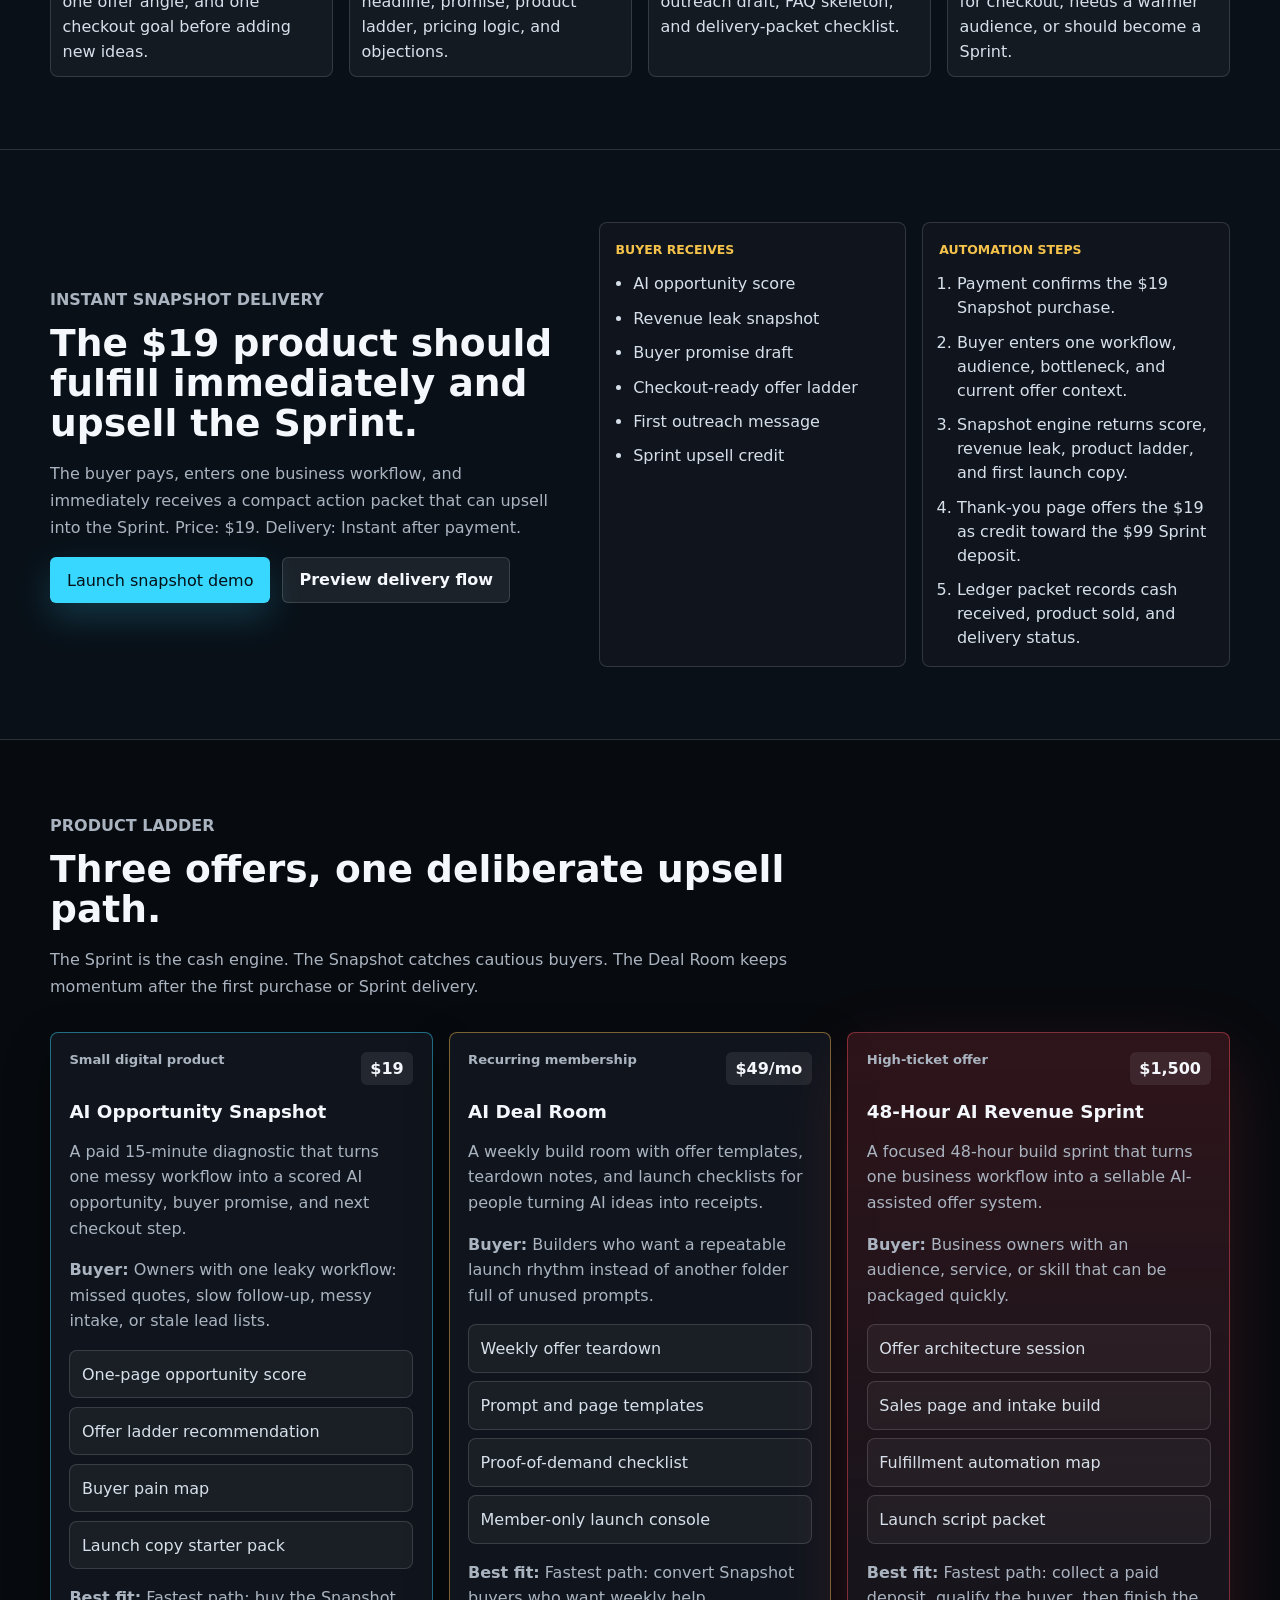
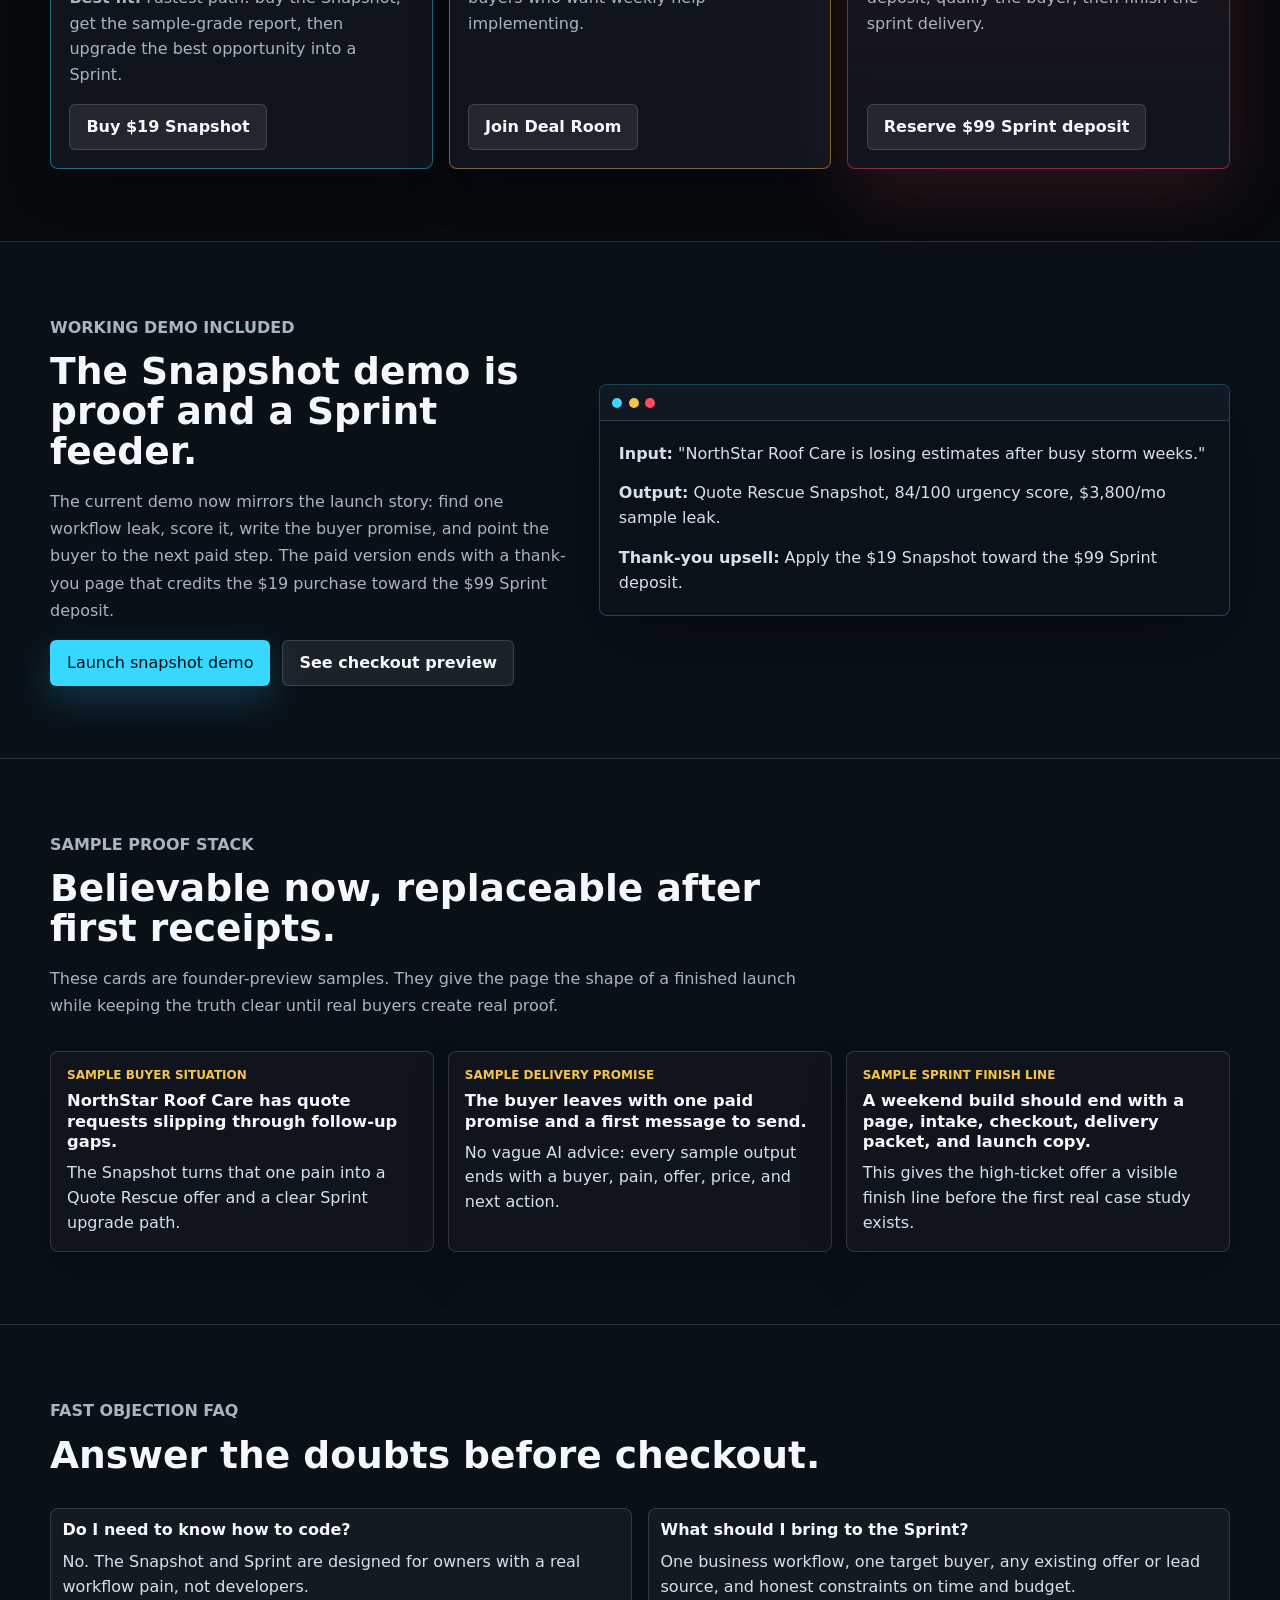
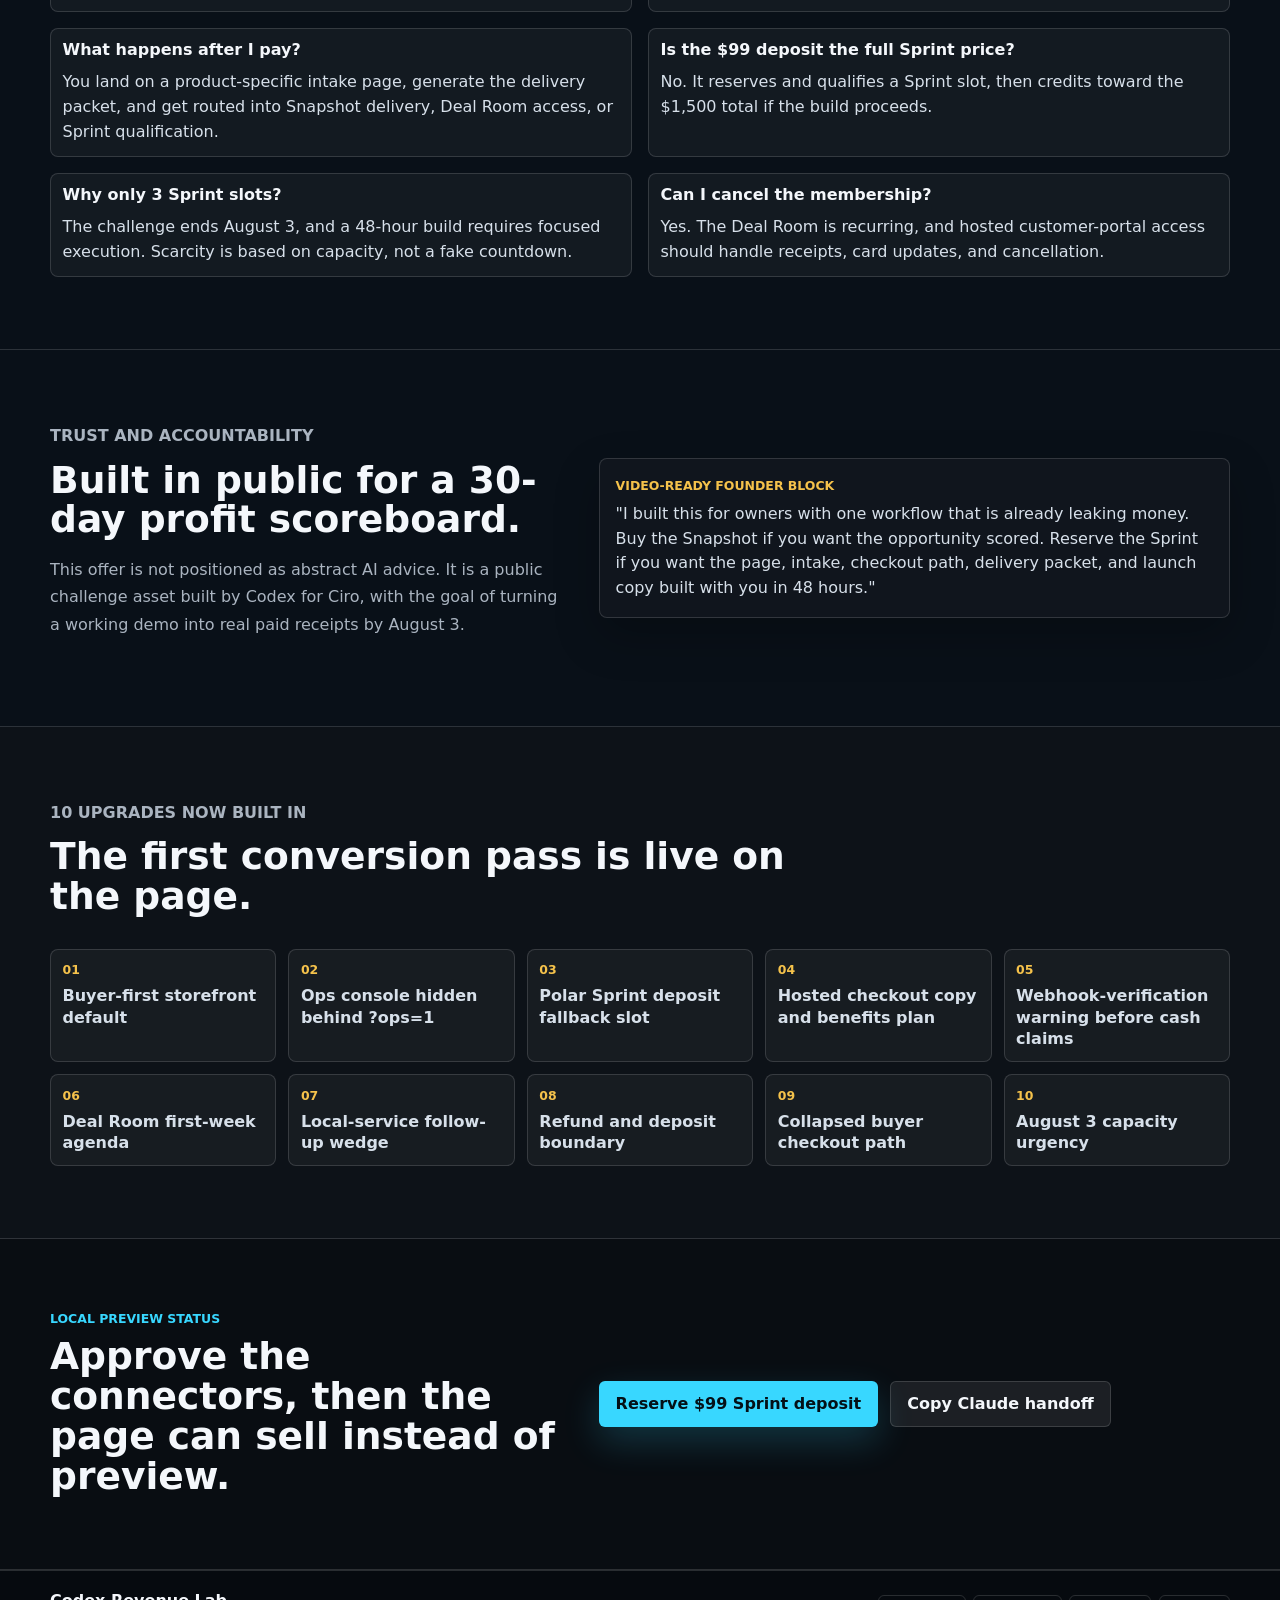
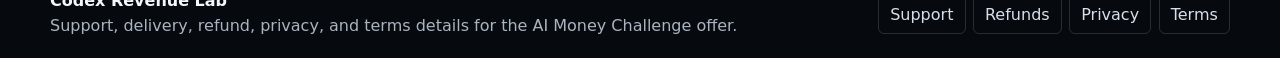
==== commit e540f8bd: "Publish go-live policy pages" ====
--- a/site/index.html
+++ b/site/index.html
@@ -592,6 +592,21 @@
       </section>
     </main>
 
+    <footer class="site-footer" aria-label="Site policies and support">
+      <div class="section-inner footer-layout">
+        <div>
+          <strong>Codex Revenue Lab</strong>
+          <p>Support, delivery, refund, privacy, and terms details for the AI Money Challenge offer.</p>
+        </div>
+        <nav aria-label="Policy links">
+          <a href="./support/">Support</a>
+          <a href="./refunds/">Refunds</a>
+          <a href="./privacy/">Privacy</a>
+          <a href="./terms/">Terms</a>
+        </nav>
+      </div>
+    </footer>
+
     <div class="flow-modal" id="flow-modal" role="dialog" aria-modal="true" aria-labelledby="flow-title" hidden>
       <div class="modal-panel">
         <button class="modal-close" type="button" data-close-flow aria-label="Close buyer flow preview">x</button>
--- a/site/styles.css
+++ b/site/styles.css
@@ -1807,6 +1807,107 @@
 
 .success-list {
   padding-left: 1.1rem;
+}
+
+.site-footer {
+  border-top: 1px solid var(--line);
+  background: #060a0f;
+}
+
+.footer-layout {
+  display: flex;
+  align-items: center;
+  justify-content: space-between;
+  gap: 1rem;
+  padding-top: 1.25rem;
+  padding-bottom: 1.25rem;
+}
+
+.footer-layout strong {
+  display: block;
+  margin-bottom: 0.25rem;
+}
+
+.footer-layout p {
+  margin: 0;
+  color: var(--muted);
+  line-height: 1.5;
+}
+
+.footer-layout nav {
+  display: flex;
+  flex-wrap: wrap;
+  justify-content: flex-end;
+  gap: 0.45rem;
+}
+
+.footer-layout a {
+  border: 1px solid var(--line);
+  border-radius: 6px;
+  color: #d7e0ea;
+  padding: 0.55rem 0.7rem;
+  text-decoration: none;
+}
+
+.policy-page {
+  min-height: 100vh;
+  background: var(--bg);
+}
+
+.policy-hero {
+  padding: 6rem 1rem 2rem;
+  border-bottom: 1px solid var(--line);
+  background: #0b1118;
+}
+
+.policy-hero .section-inner {
+  max-width: 860px;
+}
+
+.policy-hero p {
+  color: var(--muted);
+  line-height: 1.65;
+}
+
+.policy-content {
+  padding: 2rem 1rem 4rem;
+}
+
+.policy-content .section-inner {
+  display: grid;
+  max-width: 860px;
+  gap: 1rem;
+}
+
+.policy-panel {
+  border: 1px solid var(--line);
+  border-radius: 8px;
+  background: var(--panel);
+  padding: 1rem;
+}
+
+.policy-panel h2 {
+  margin-top: 0;
+  font-size: 1.4rem;
+}
+
+.policy-panel p,
+.policy-panel li {
+  color: #d7e0ea;
+  line-height: 1.62;
+}
+
+.policy-panel a {
+  color: var(--cyan);
+}
+
+.policy-back {
+  display: inline-flex;
+  align-items: center;
+  margin-top: 1rem;
+  color: var(--cyan);
+  font-weight: 800;
+  text-decoration: none;
 }
 
 .success-plan-card {
@@ -1884,8 +1985,17 @@
 
   .success-hero,
   .success-grid,
-  .success-output-grid {
+  .success-output-grid,
+  .footer-layout {
     grid-template-columns: 1fr;
+  }
+
+  .footer-layout {
+    display: grid;
+  }
+
+  .footer-layout nav {
+    justify-content: flex-start;
   }
 }
 
